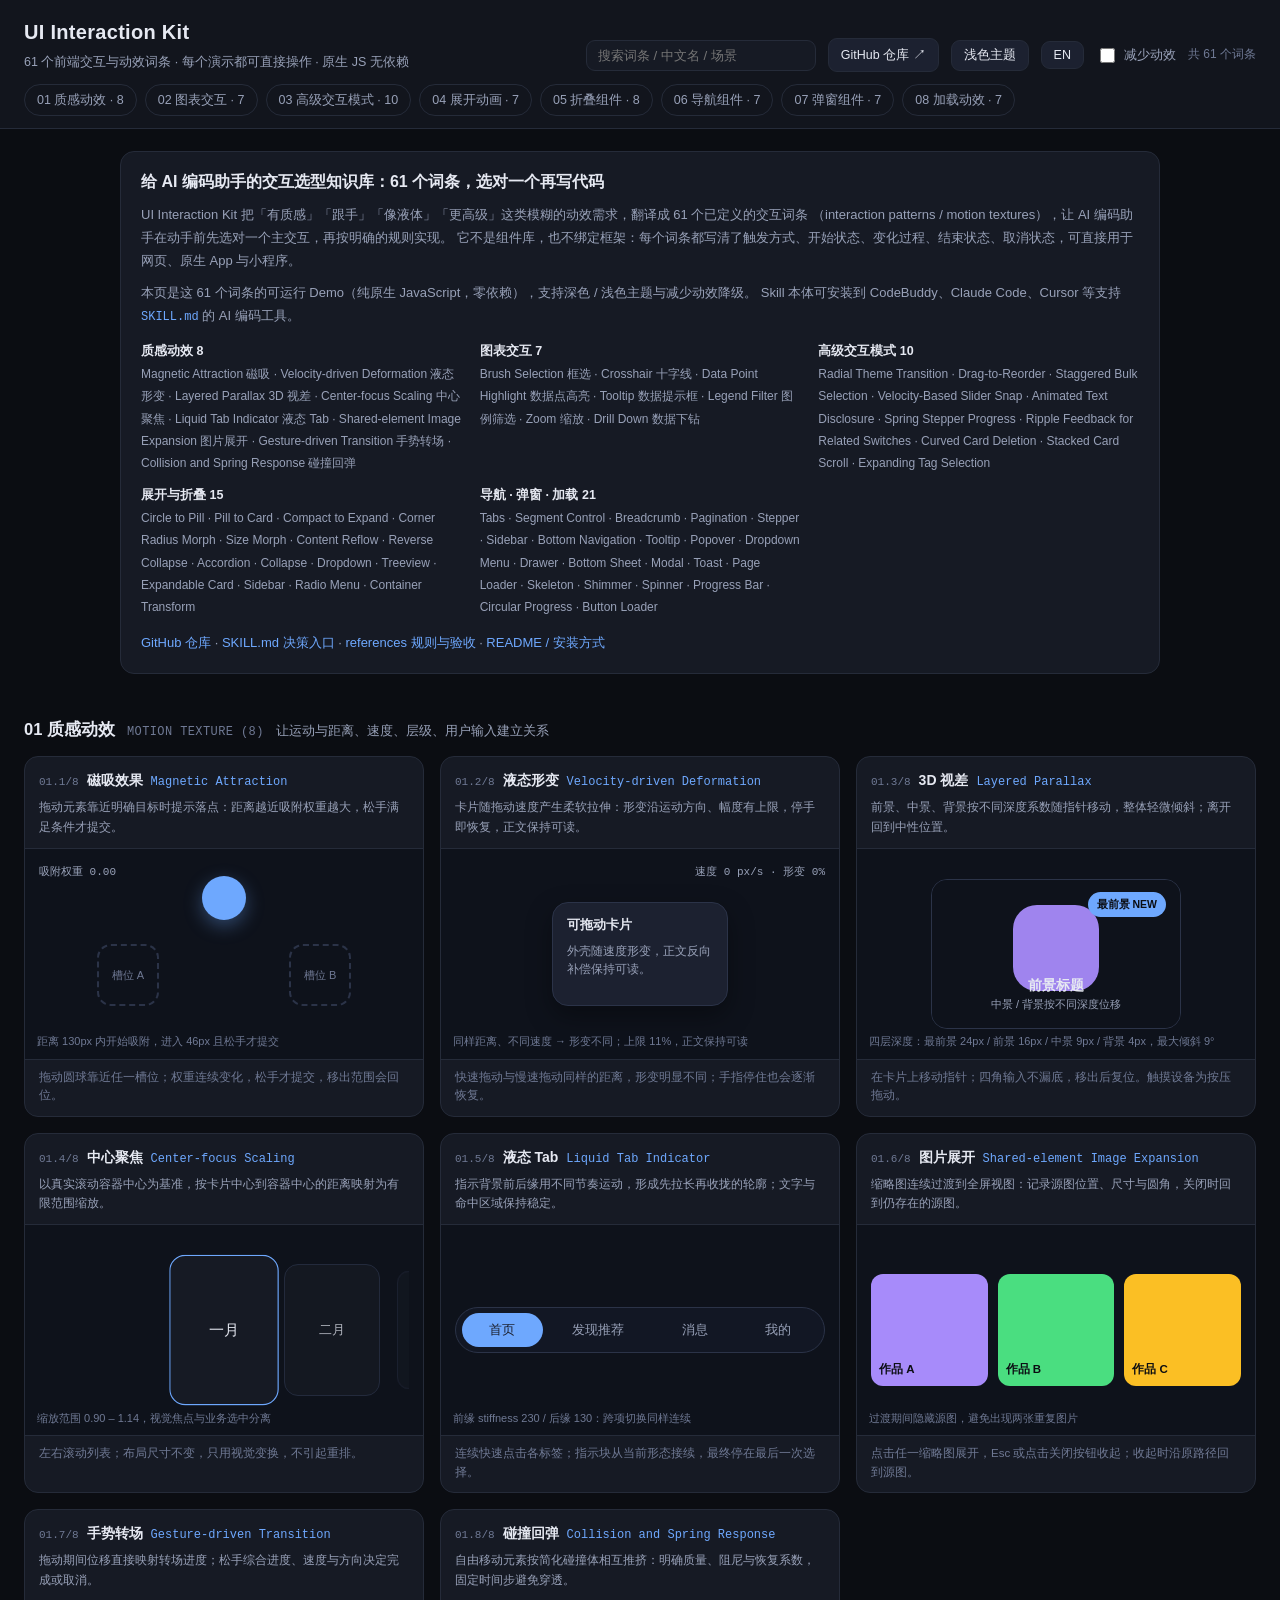
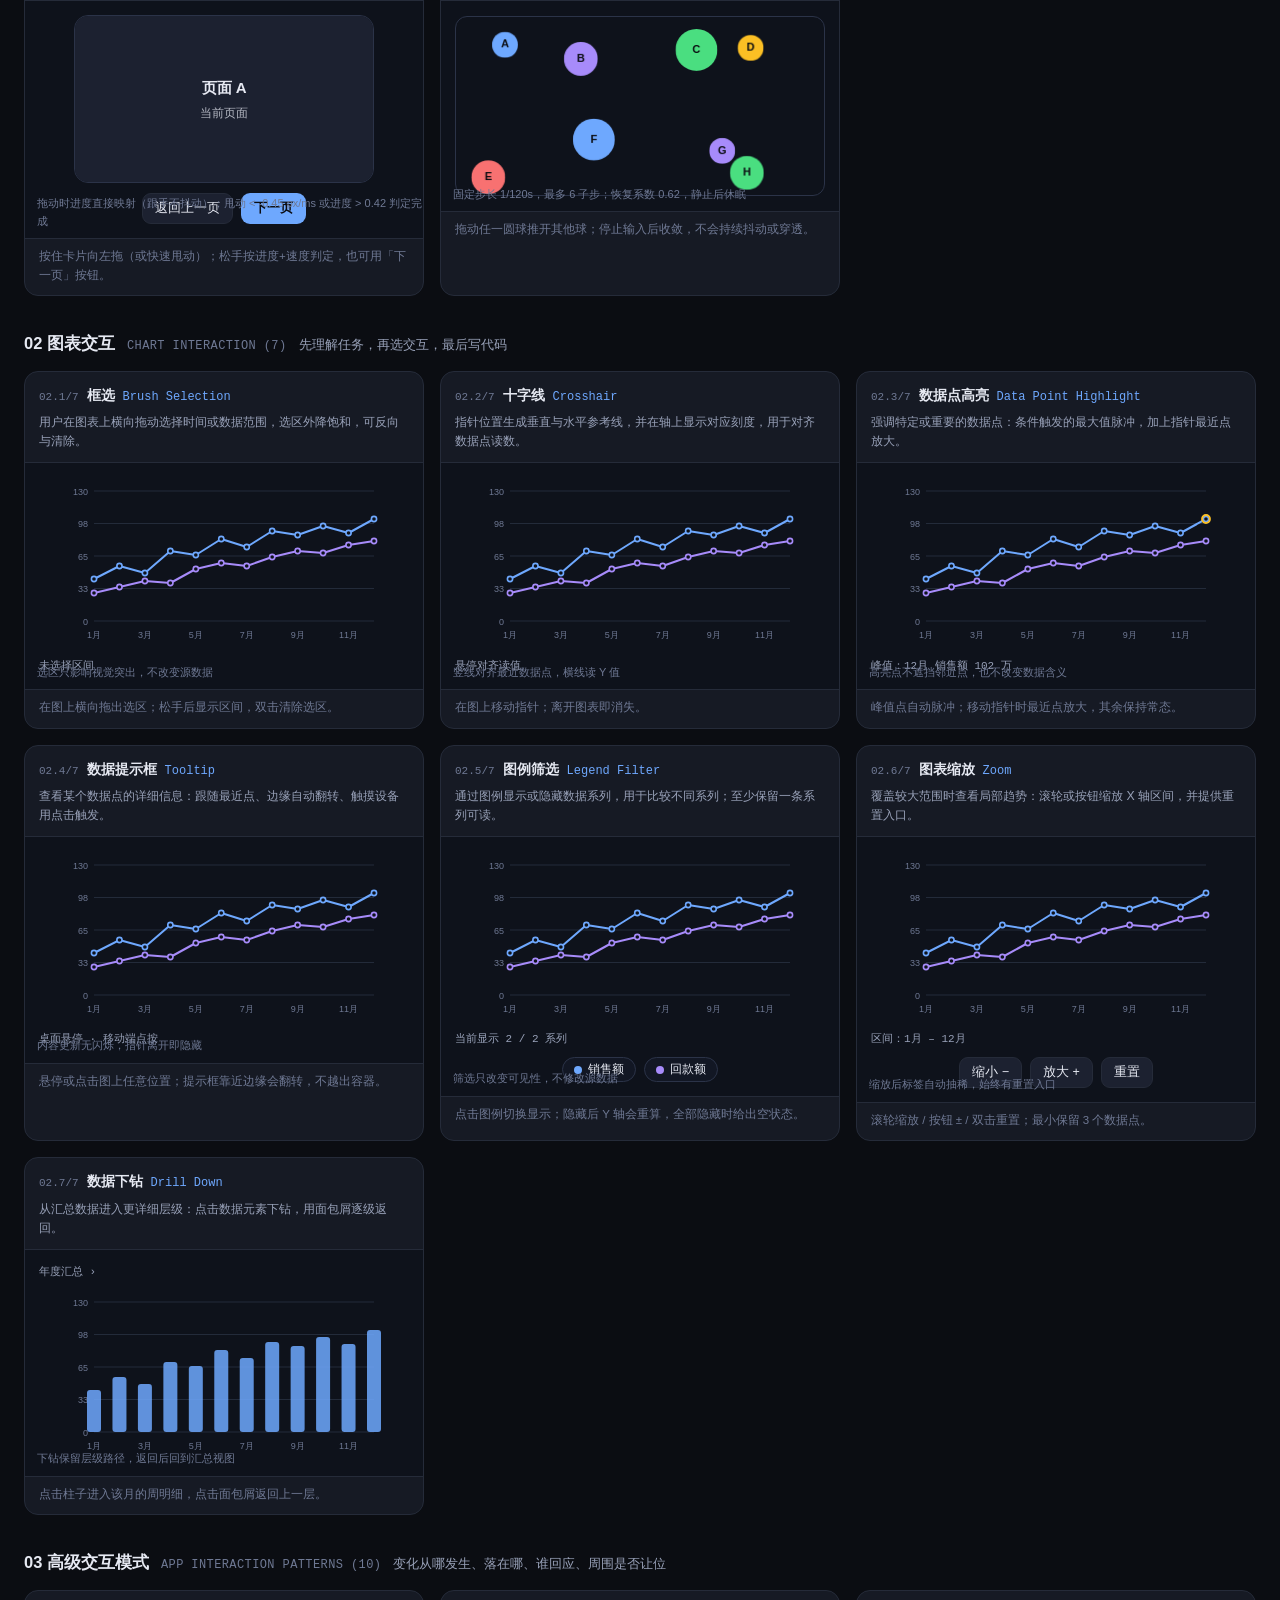
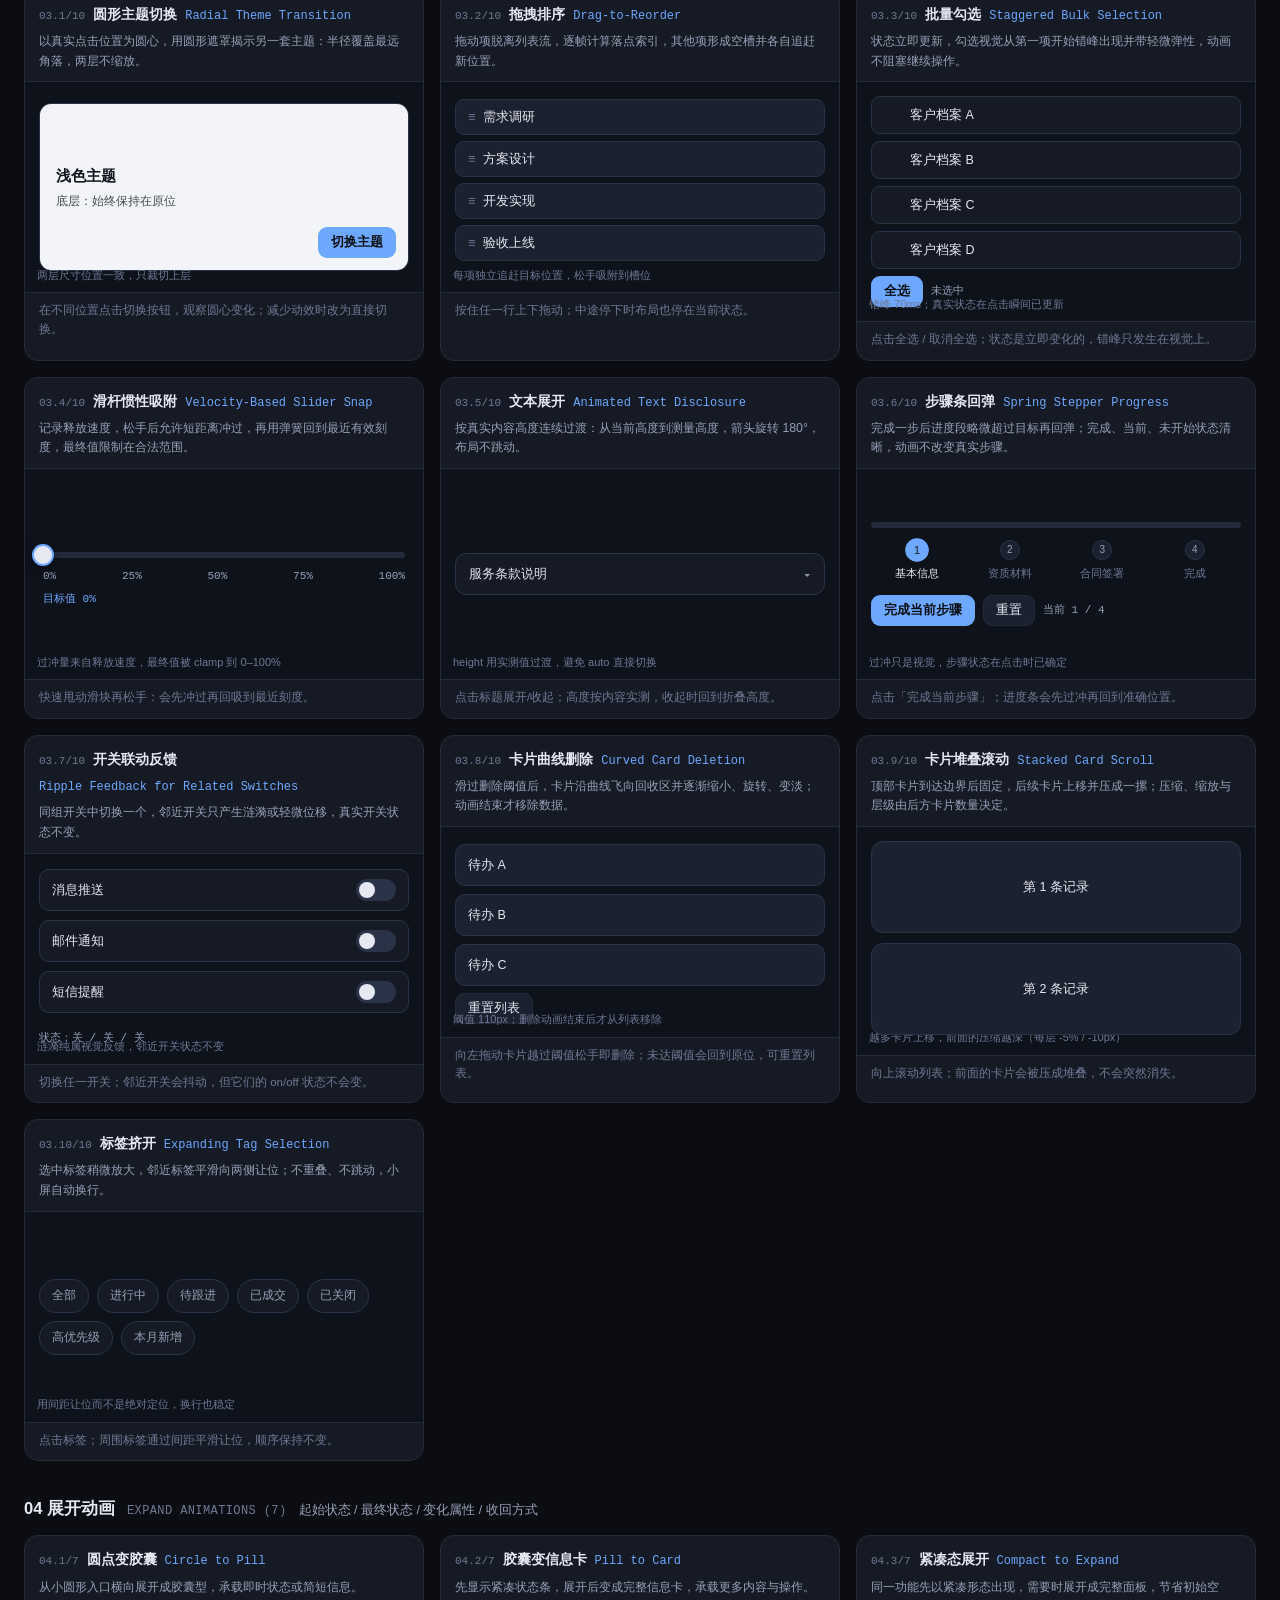
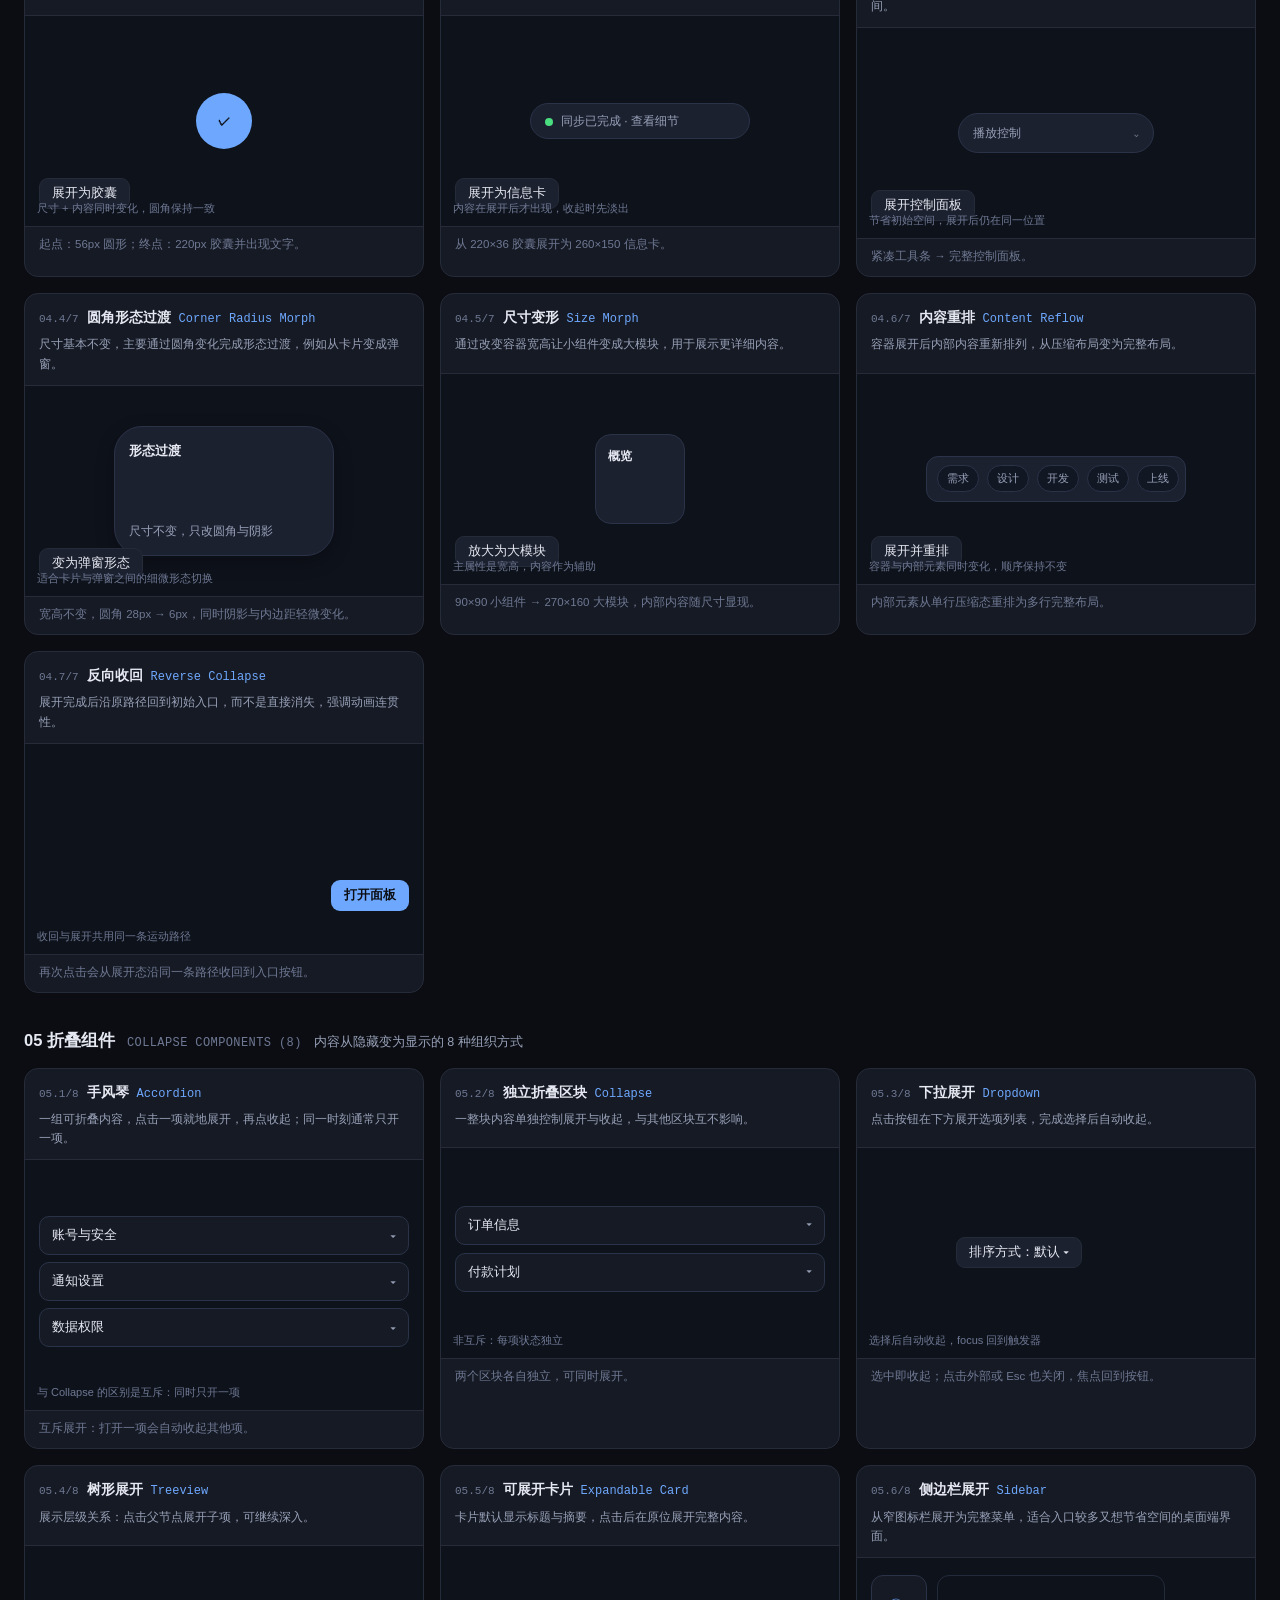
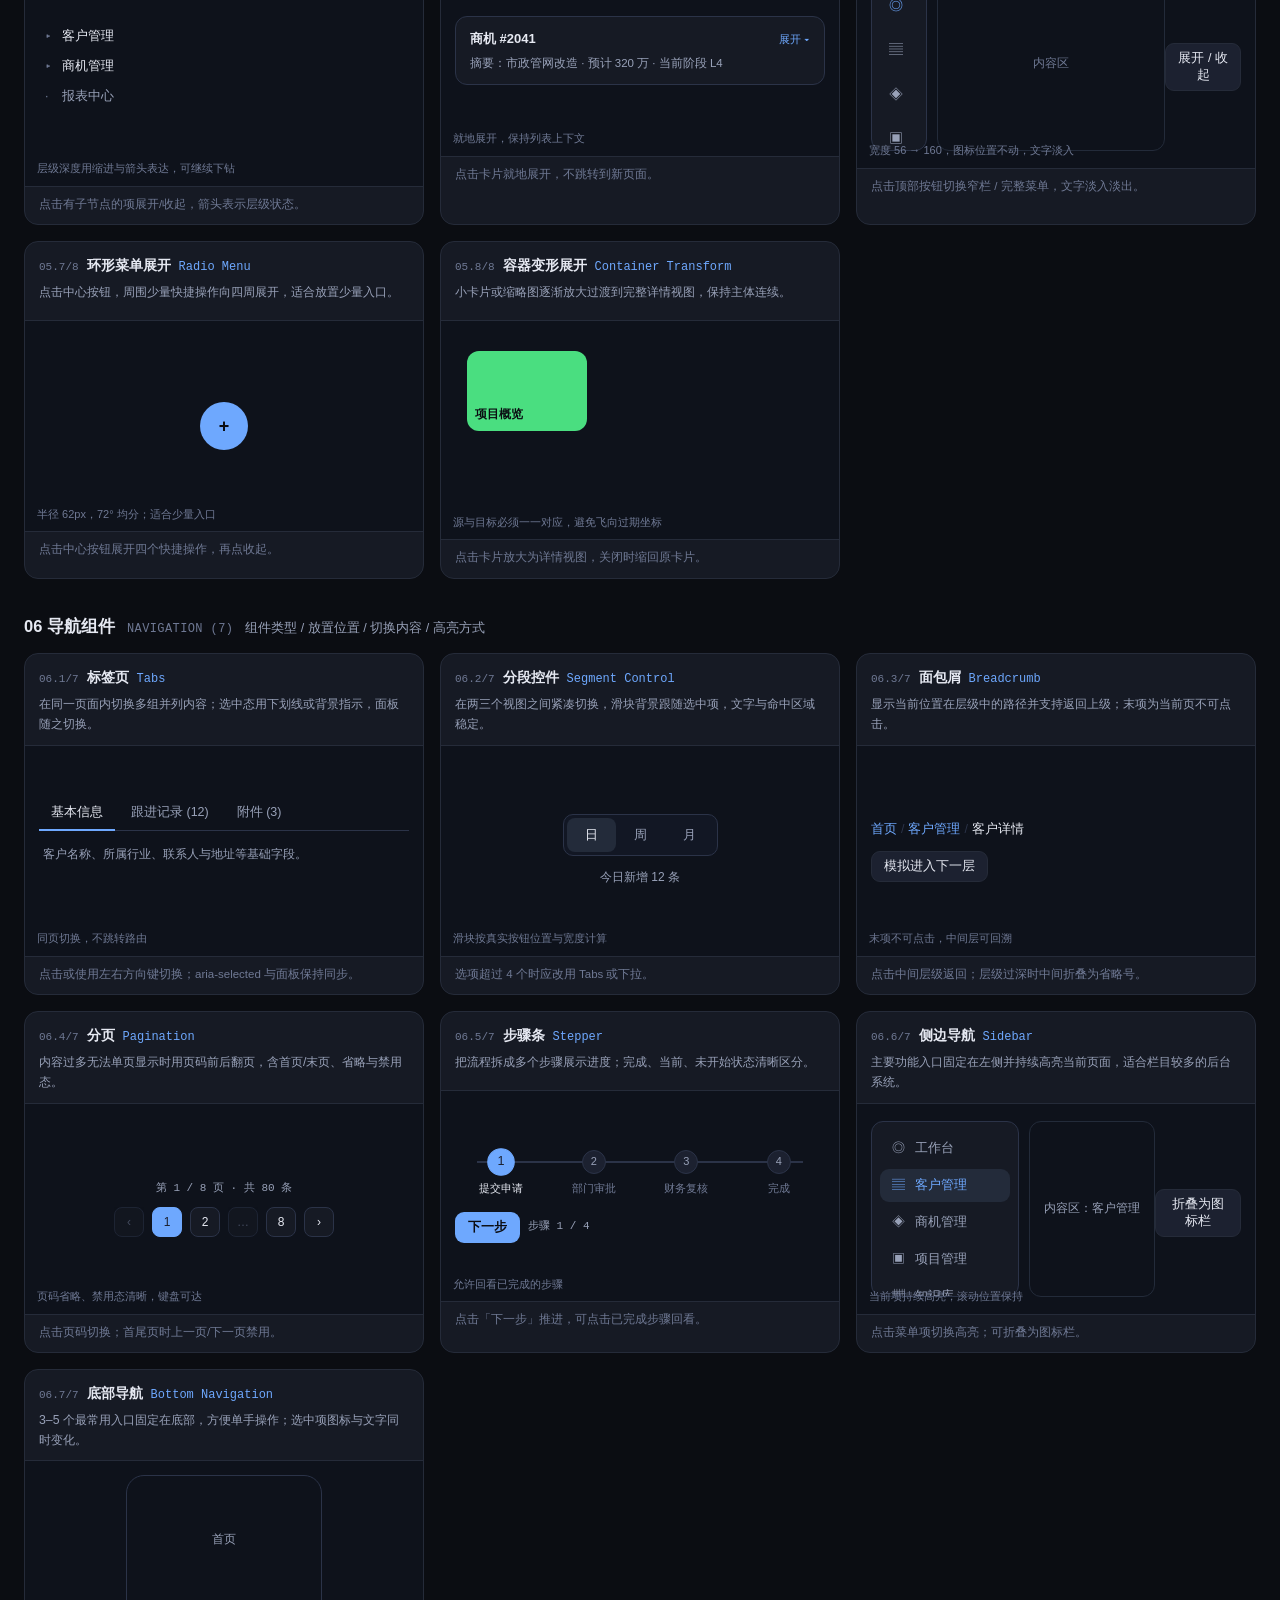
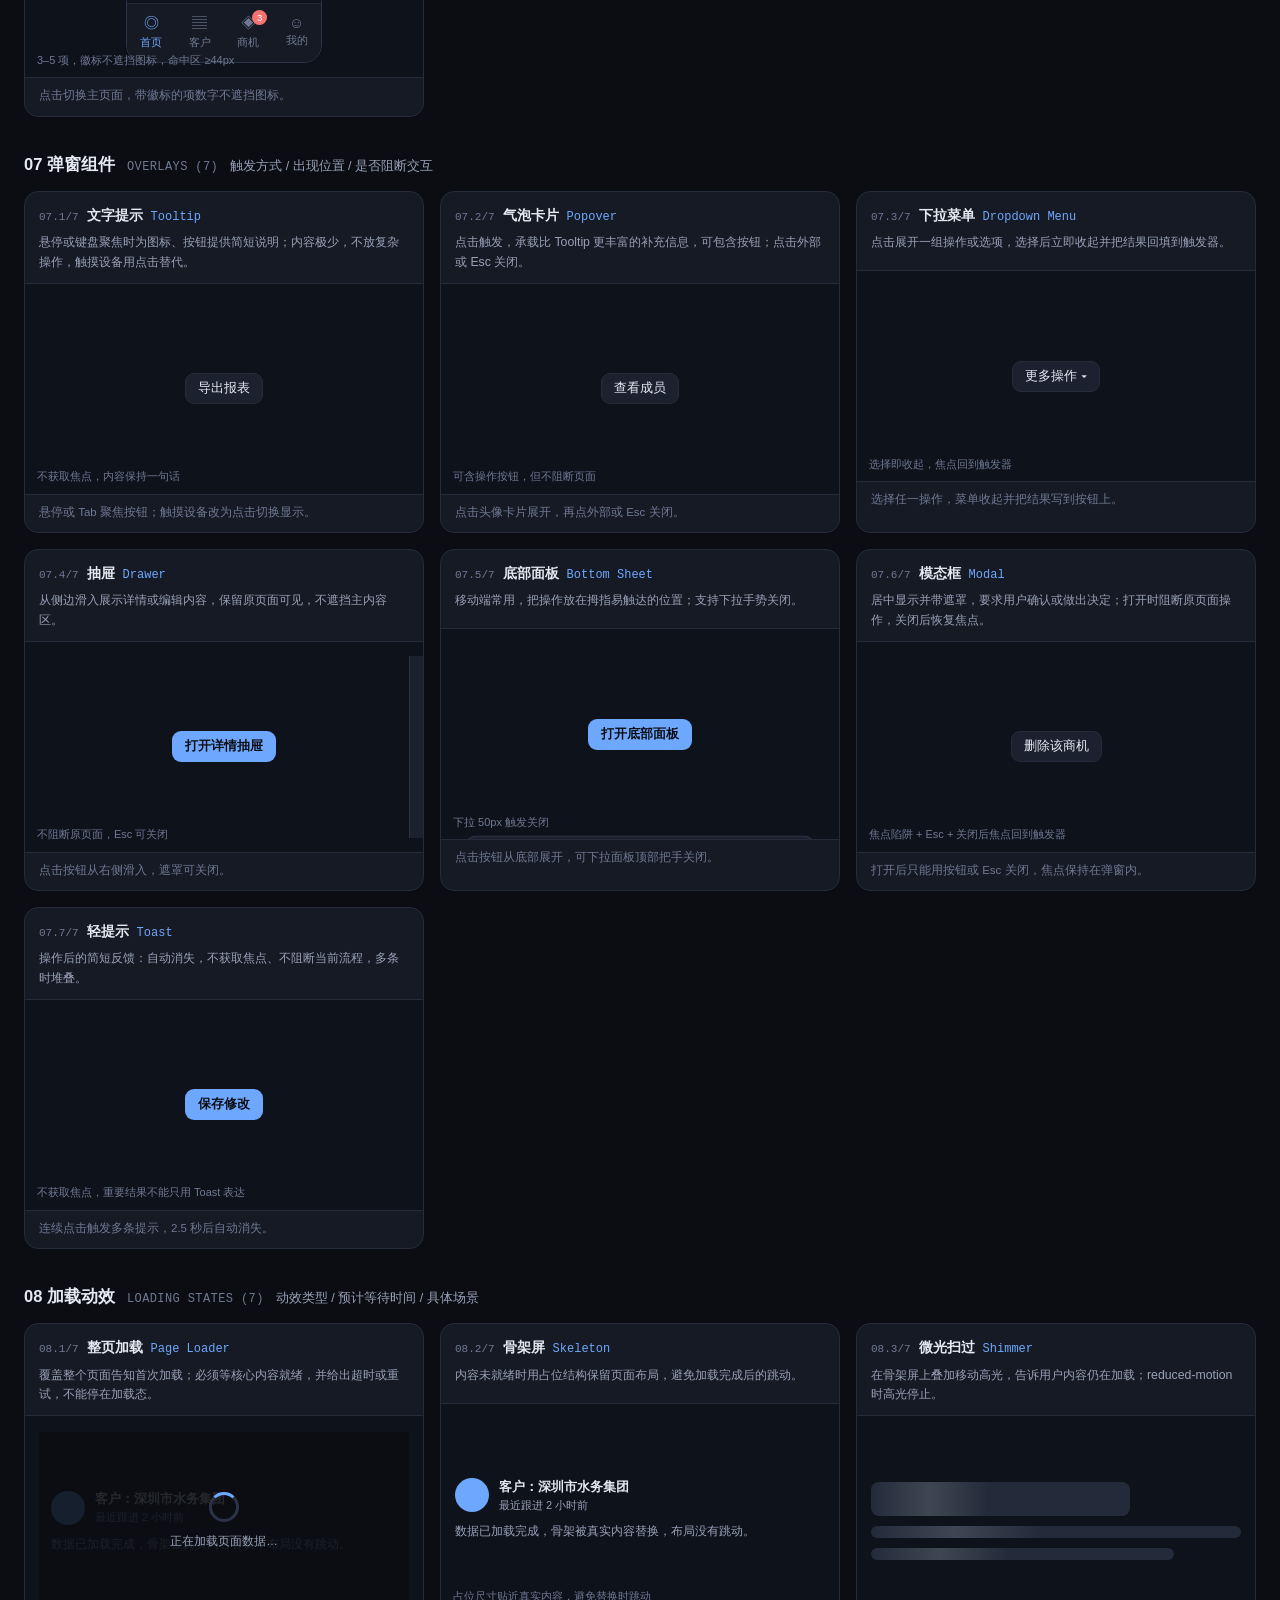
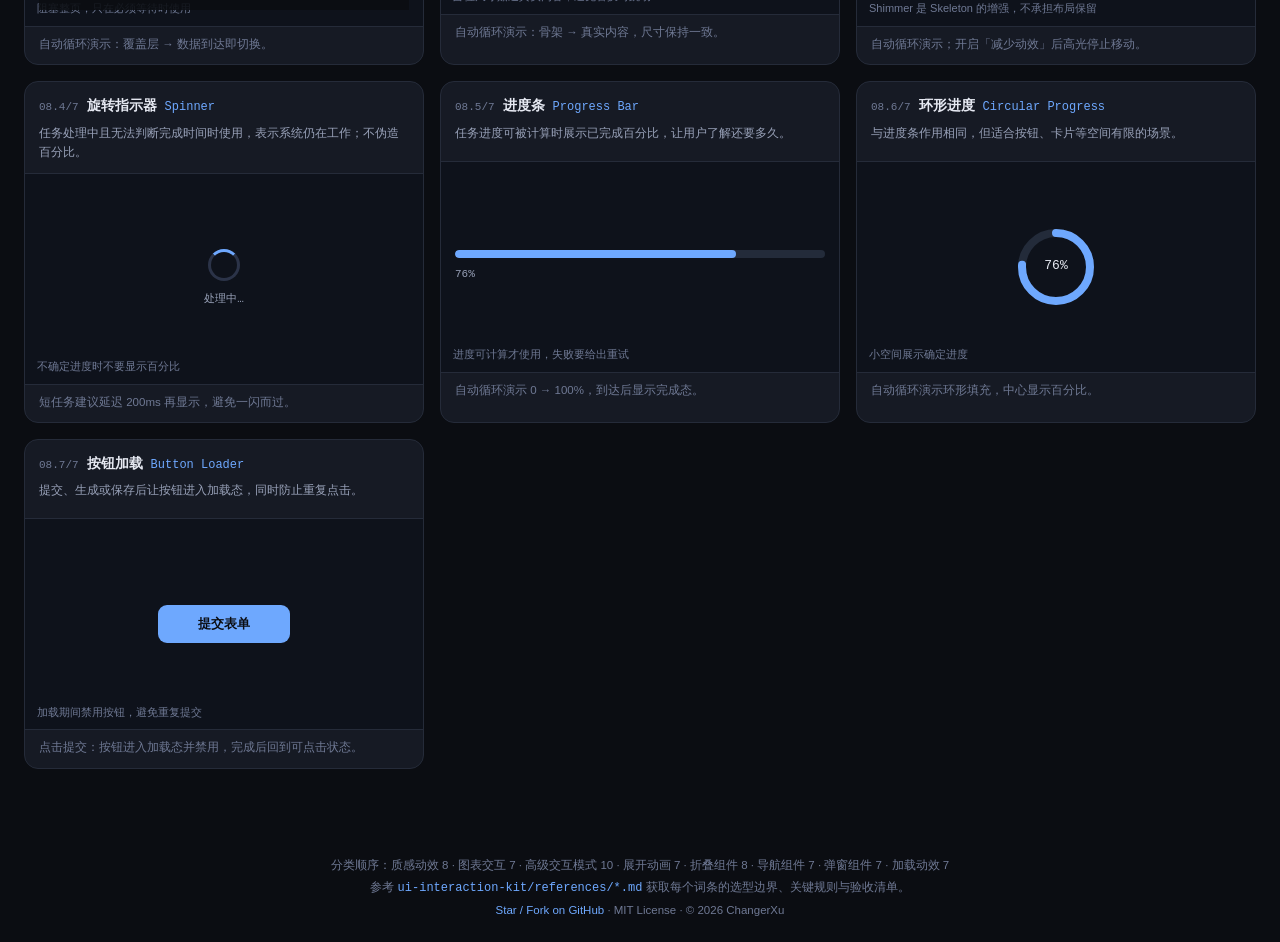
==== assets/showcase/index.html @ a5123cc8 "Add English version with a language toggle - core.js: new I18N dictionary covering UI chrome and 61 " ====
<!DOCTYPE html>
<html lang="zh-CN" data-lang="zh">
<head>
<meta charset="UTF-8">
<meta name="viewport" content="width=device-width, initial-scale=1">
<title>UI Interaction Kit · 61 Front-end Interaction Patterns &amp; Motion Prompts for AI Coding Agents</title>
<meta name="description" content="61 个前端交互与动效词条的可运行 Demo：磁吸 Magnetic Attraction、液态形变 Velocity-driven Deformation、3D 视差 Layered Parallax、液态 Tab Liquid Tab Indicator、手势转场 Gesture-driven Transition、图表交互、加载动效……为 AI 编码助手（CodeBuddy / Claude Code / Cursor）提供交互选型规则与英文 Copyable prompt。">
<meta name="keywords" content="UI interaction, motion design, micro interaction, magnetic attraction, liquid tab, 3D parallax, gesture transition, chart interaction, loading skeleton, design system, prompt library, AI coding agent, CodeBuddy skill, Claude Code skill, Cursor, frontend animation, 前端交互, 动效, 交互选型">
<meta name="author" content="ChangerXu">
<link rel="canonical" href="https://alphaxe-hub.github.io/ui-interaction-kit/">
<meta name="robots" content="index,follow">

<meta property="og:type" content="website">
<meta property="og:site_name" content="UI Interaction Kit">
<meta property="og:title" content="UI Interaction Kit · 61 Front-end Interaction Patterns">
<meta property="og:description" content="给 AI 编码助手的交互选型知识库：61 个词条、可运行 Demo、英文 Copyable prompt。">
<meta property="og:url" content="https://alphaxe-hub.github.io/ui-interaction-kit/">
<meta property="og:image" content="https://raw.githubusercontent.com/AlphaXe-Hub/ui-interaction-kit/main/docs/demo-overview.png">
<meta property="og:locale" content="zh_CN">
<meta property="og:locale:alternate" content="en_US">
<meta name="twitter:card" content="summary_large_image">
<meta name="twitter:title" content="UI Interaction Kit · 61 Front-end Interaction Patterns">
<meta name="twitter:description" content="A selection-and-implementation knowledge base for front-end interactions: 61 entries, runnable demo, English copyable prompts.">
<meta name="twitter:image" content="https://raw.githubusercontent.com/AlphaXe-Hub/ui-interaction-kit/main/docs/demo-overview.png">

<link rel="stylesheet" href="styles.css">
<script src="core.js"></script>
<script type="application/ld+json">
{
  "@context": "https://schema.org",
  "@type": "SoftwareSourceCode",
  "name": "UI Interaction Kit",
  "alternateName": "ui-interaction-kit",
  "description": "A selection-and-implementation knowledge base for front-end interactions: 61 interaction and motion patterns with copyable prompts and a runnable demo, built for AI coding agents.",
  "codeRepository": "https://github.com/AlphaXe-Hub/ui-interaction-kit",
  "url": "https://alphaxe-hub.github.io/ui-interaction-kit/",
  "programmingLanguage": "JavaScript",
  "license": "https://opensource.org/licenses/MIT",
  "author": { "@type": "Person", "name": "ChangerXu" },
  "inLanguage": ["zh-CN", "en"],
  "keywords": "UI interaction, motion design, micro interaction, prompt library, AI coding agent"
}
</script>
</head>
<body>
<header class="topbar">
  <div class="topbar-main">
    <div class="titles">
      <h1>UI Interaction Kit</h1>
      <p id="subtitle">61 个前端交互与动效词条 · 每个演示都可直接操作 · 原生 JS 无依赖</p>
    </div>
    <div class="controls">
      <input id="search" type="search" placeholder="搜索词条 / 中文名 / 场景" autocomplete="off">
      <a class="d-btn gh-link" id="gh-link" href="https://github.com/AlphaXe-Hub/ui-interaction-kit" target="_blank" rel="noopener">GitHub 仓库 ↗</a>
      <button class="d-btn" id="theme" type="button">浅色主题</button>
      <button class="d-btn" id="lang" type="button">EN</button>
      <label class="switch">
        <input type="checkbox" id="reduced">
        <span id="reduced-label">减少动效</span>
      </label>
      <span class="count" id="count"></span>
    </div>
  </div>
  <nav class="catnav" id="catnav"></nav>
</header>

<section class="intro i-zh">
  <h2>给 AI 编码助手的交互选型知识库：61 个词条，选对一个再写代码</h2>
  <p>
    UI Interaction Kit 把「有质感」「跟手」「像液体」「更高级」这类模糊的动效需求，翻译成 61 个已定义的交互词条
    （interaction patterns / motion textures），让 AI 编码助手在动手前先选对一个主交互，再按明确的规则实现。
    它不是组件库，也不绑定框架：每个词条都写清了触发方式、开始状态、变化过程、结束状态、取消状态，可直接用于网页、原生 App 与小程序。
  </p>
  <p>
    本页是这 61 个词条的可运行 Demo（纯原生 JavaScript，零依赖），支持深色 / 浅色主题与减少动效降级。
    Skill 本体可安装到 CodeBuddy、Claude Code、Cursor 等支持 <code>SKILL.md</code> 的 AI 编码工具。
  </p>
  <div class="intro-cols">
    <div><strong>质感动效 8</strong><br>Magnetic Attraction 磁吸 · Velocity-driven Deformation 液态形变 · Layered Parallax 3D 视差 · Center-focus Scaling 中心聚焦 · Liquid Tab Indicator 液态 Tab · Shared-element Image Expansion 图片展开 · Gesture-driven Transition 手势转场 · Collision and Spring Response 碰撞回弹</div>
    <div><strong>图表交互 7</strong><br>Brush Selection 框选 · Crosshair 十字线 · Data Point Highlight 数据点高亮 · Tooltip 数据提示框 · Legend Filter 图例筛选 · Zoom 缩放 · Drill Down 数据下钻</div>
    <div><strong>高级交互模式 10</strong><br>Radial Theme Transition · Drag-to-Reorder · Staggered Bulk Selection · Velocity-Based Slider Snap · Animated Text Disclosure · Spring Stepper Progress · Ripple Feedback for Related Switches · Curved Card Deletion · Stacked Card Scroll · Expanding Tag Selection</div>
    <div><strong>展开与折叠 15</strong><br>Circle to Pill · Pill to Card · Compact to Expand · Corner Radius Morph · Size Morph · Content Reflow · Reverse Collapse · Accordion · Collapse · Dropdown · Treeview · Expandable Card · Sidebar · Radio Menu · Container Transform</div>
    <div><strong>导航 · 弹窗 · 加载 21</strong><br>Tabs · Segment Control · Breadcrumb · Pagination · Stepper · Sidebar · Bottom Navigation · Tooltip · Popover · Dropdown Menu · Drawer · Bottom Sheet · Modal · Toast · Page Loader · Skeleton · Shimmer · Spinner · Progress Bar · Circular Progress · Button Loader</div>
  </div>
  <p class="intro-links">
    <a href="https://github.com/AlphaXe-Hub/ui-interaction-kit" target="_blank" rel="noopener">GitHub 仓库</a> ·
    <a href="https://github.com/AlphaXe-Hub/ui-interaction-kit/blob/main/SKILL.md" target="_blank" rel="noopener">SKILL.md 决策入口</a> ·
    <a href="https://github.com/AlphaXe-Hub/ui-interaction-kit/tree/main/references" target="_blank" rel="noopener">references 规则与验收</a> ·
    <a href="https://github.com/AlphaXe-Hub/ui-interaction-kit#readme" target="_blank" rel="noopener">README / 安装方式</a>
  </p>
</section>

<section class="intro i-en">
  <h2>UI Interaction Kit: 61 front-end interaction patterns — pick the right one before writing code</h2>
  <p>
    UI Interaction Kit turns vague motion requests — "make it feel snappier", "follow my finger", "like liquid" —
    into 61 well-defined interaction patterns (motion textures, chart interactions, app patterns, overlays, loading states),
    so an AI coding assistant chooses one primary interaction before touching the code. It is not a component library
    and it is framework-agnostic: every entry documents its trigger, start state, motion, end state and cancel state,
    and applies to the web, native apps and mini programs alike.
  </p>
  <p>
    This page is the runnable demo for all 61 entries (vanilla JavaScript, zero dependencies) with dark / light themes
    and a reduced-motion fallback. The Skill itself installs into CodeBuddy, Claude Code, Cursor and any other AI coding
    tool that supports <code>SKILL.md</code>.
  </p>
  <div class="intro-cols">
    <div><strong>Motion Texture (8)</strong><br>Magnetic Attraction · Velocity-driven Deformation · Layered Parallax · Center-focus Scaling · Liquid Tab Indicator · Shared-element Image Expansion · Gesture-driven Transition · Collision and Spring Response</div>
    <div><strong>Chart Interaction (7)</strong><br>Brush Selection · Crosshair · Data Point Highlight · Tooltip · Legend Filter · Zoom · Drill Down</div>
    <div><strong>App Interaction Patterns (10)</strong><br>Radial Theme Transition · Drag-to-Reorder · Staggered Bulk Selection · Velocity-Based Slider Snap · Animated Text Disclosure · Spring Stepper Progress · Ripple Feedback for Related Switches · Curved Card Deletion · Stacked Card Scroll · Expanding Tag Selection</div>
    <div><strong>Expand &amp; Collapse (15)</strong><br>Circle to Pill · Pill to Card · Compact to Expand · Corner Radius Morph · Size Morph · Content Reflow · Reverse Collapse · Accordion · Collapse · Dropdown · Treeview · Expandable Card · Sidebar · Radio Menu · Container Transform</div>
    <div><strong>Navigation · Overlays · Loading (21)</strong><br>Tabs · Segment Control · Breadcrumb · Pagination · Stepper · Sidebar · Bottom Navigation · Tooltip · Popover · Dropdown Menu · Drawer · Bottom Sheet · Modal · Toast · Page Loader · Skeleton · Shimmer · Spinner · Progress Bar · Circular Progress · Button Loader</div>
  </div>
  <p class="intro-links">
    <a href="https://github.com/AlphaXe-Hub/ui-interaction-kit" target="_blank" rel="noopener">GitHub repository</a> ·
    <a href="https://github.com/AlphaXe-Hub/ui-interaction-kit/blob/main/SKILL.md" target="_blank" rel="noopener">SKILL.md decision entry</a> ·
    <a href="https://github.com/AlphaXe-Hub/ui-interaction-kit/tree/main/references" target="_blank" rel="noopener">References: rules &amp; acceptance</a> ·
    <a href="https://github.com/AlphaXe-Hub/ui-interaction-kit#readme" target="_blank" rel="noopener">README / install</a>
  </p>
</section>

<main id="main"></main>

<footer class="foot">
  <div class="i-zh">
    分类顺序：质感动效 8 · 图表交互 7 · 高级交互模式 10 · 展开动画 7 · 折叠组件 8 · 导航组件 7 · 弹窗组件 7 · 加载动效 7
    <br>参考 <code>ui-interaction-kit/references/*.md</code> 获取每个词条的选型边界、关键规则与验收清单。
    <br><a href="https://github.com/AlphaXe-Hub/ui-interaction-kit" target="_blank" rel="noopener">Star / Fork on GitHub</a> · MIT License · © 2026 ChangerXu
  </div>
  <div class="i-en">
    Sections: Motion Texture 8 · Chart Interaction 7 · App Patterns 10 · Expand Animations 7 · Collapse Components 8 · Navigation 7 · Overlays 7 · Loading States 7
    <br>See <code>ui-interaction-kit/references/*.md</code> for selection boundaries, key rules and acceptance checks.
    <br><a href="https://github.com/AlphaXe-Hub/ui-interaction-kit" target="_blank" rel="noopener">Star / Fork on GitHub</a> · MIT License · © 2026 ChangerXu
  </div>
</footer>

<script src="demos/01-motion.js"></script>
<script src="demos/02-chart.js"></script>
<script src="demos/03-patterns.js"></script>
<script src="demos/04-expand.js"></script>
<script src="demos/05-collapse.js"></script>
<script src="demos/06-nav.js"></script>
<script src="demos/07-overlay.js"></script>
<script src="demos/08-loading.js"></script>
</body>
</html>
---- assets/showcase/styles.css ----
:root{
  /* 页面级 */
  --bg:#0b0d12; --bg2:#12151d; --card:#161a24; --card2:#1c2130;
  --line:#252b39; --txt:#e6e9f2; --dim:#98a1b8; --dim2:#6f7994;
  --acc:#6ea8fe; --acc2:#a78bfa; --ok:#4ade80; --warn:#fbbf24; --danger:#f87171;
  --r:14px;

  /* Demo 级（供 demo 内联样式引用） */
  --d-hole:#0e121b;        /* 舞台凹槽 */
  --d-panel:#1c2130;       /* 卡片 / 面板 */
  --d-panel-2:#161a24;     /* 次级面板 */
  --d-chip:#121724;        /* 标签 / 输入底 */
  --d-track:#232b3a;       /* 轨道 / hover */
  --d-border:#2b3348;      /* 边框 */
  --d-text:#e6e9f2;        /* 主文字 */
  --d-dim:#98a1b8;         /* 次文字 */
  --d-dim-2:#6f7994;       /* 弱文字 */
  --d-inv-text:#0b0d12;    /* 主色底上的文字 */
  --d-accent:#6ea8fe;
  --d-accent-2:#a78bfa;
  --d-ok:#4ade80;
  --d-warn:#fbbf24;
  --d-danger:#f87171;
  --d-shadow:0 10px 26px rgba(0,0,0,.35);
}

[data-theme="light"]{
  --bg:#f4f6fa; --bg2:#ffffff; --card:#ffffff; --card2:#f7f9fc;
  --line:#dde3ee; --txt:#1a2233; --dim:#5b6780; --dim2:#8a94a8;
  --acc:#2563eb; --acc2:#7c3aed; --ok:#16a34a; --warn:#d97706; --danger:#dc2626;

  --d-hole:#eaeef5;
  --d-panel:#ffffff;
  --d-panel-2:#f7f9fc;
  --d-chip:#eef2f8;
  --d-track:#e2e8f2;
  --d-border:#d5dcea;
  --d-text:#1a2233;
  --d-dim:#5b6780;
  --d-dim-2:#8a94a8;
  --d-inv-text:#ffffff;
  --d-accent:#2563eb;
  --d-accent-2:#7c3aed;
  --d-ok:#16a34a;
  --d-warn:#d97706;
  --d-danger:#dc2626;
  --d-shadow:0 10px 24px rgba(20,30,60,.12);
}

*{box-sizing:border-box}
html,body{margin:0;padding:0}
body{
  background:var(--bg);
  color:var(--txt);
  font:14px/1.6 -apple-system,BlinkMacSystemFont,"Segoe UI","PingFang SC","Microsoft YaHei",sans-serif;
  min-height:100vh;
}
code{font-family:ui-monospace,SFMono-Regular,Menlo,Consolas,monospace;font-size:12px;color:var(--acc)}

/* ---------- topbar ---------- */
.topbar{position:sticky;top:0;z-index:50;background:var(--bg2);border-bottom:1px solid var(--line)}
.topbar-main{display:flex;flex-wrap:wrap;gap:16px;align-items:flex-end;justify-content:space-between;padding:16px 24px 12px}
.titles h1{margin:0;font-size:20px;letter-spacing:.3px}
.titles p{margin:4px 0 0;color:var(--dim);font-size:12.5px}
.controls{display:flex;gap:12px;align-items:center;flex-wrap:wrap}
#search{background:var(--card);border:1px solid var(--line);color:var(--txt);border-radius:9px;padding:7px 11px;width:230px;outline:none}
#search:focus{border-color:var(--acc)}
.switch{display:flex;gap:6px;align-items:center;color:var(--dim);font-size:12.5px;cursor:pointer;user-select:none}
.switch input{accent-color:var(--acc);width:15px;height:15px}
.count{color:var(--dim2);font-size:12px}
.catnav{display:flex;gap:8px;overflow-x:auto;padding:0 24px 12px;scrollbar-width:thin}
.catnav a{
  flex:0 0 auto;text-decoration:none;color:var(--dim);font-size:12.5px;
  padding:5px 12px;border:1px solid var(--line);border-radius:999px;background:var(--bg2);white-space:nowrap
}
.catnav a:hover{color:var(--txt);border-color:var(--acc)}

/* ---------- sections ---------- */
main{padding:8px 24px 60px}
section{margin:34px 0 0;scroll-margin-top:120px}
.sec-head{display:flex;align-items:baseline;gap:12px;flex-wrap:wrap;margin:0 0 14px}
.sec-head h2{margin:0;font-size:16.5px}
.sec-head .en{color:var(--dim2);font-size:12px;letter-spacing:.4px;text-transform:uppercase}
.sec-head .desc{color:var(--dim);font-size:12.5px}
.grid{display:grid;grid-template-columns:repeat(auto-fill,minmax(340px,1fr));gap:16px}

/* ---------- card ---------- */
.card{background:var(--card);border:1px solid var(--line);border-radius:var(--r);overflow:hidden;display:flex;flex-direction:column}
.card-head{padding:12px 14px 10px;border-bottom:1px solid var(--line)}
.card-head .row1{display:flex;align-items:baseline;gap:8px;flex-wrap:wrap}
.idx{color:var(--dim2);font-size:11px;font-family:ui-monospace,monospace}
.zh{font-weight:600;font-size:14px}
.en{color:var(--acc);font-size:12px;font-family:ui-monospace,monospace}
.card-head p{margin:6px 0 0;color:var(--dim);font-size:12.3px;min-height:2.2em}
.stage{position:relative;background:var(--d-hole);padding:14px;display:flex;align-items:center;justify-content:center;min-height:210px;overflow:hidden}
.card-foot{padding:8px 14px 11px;color:var(--dim2);font-size:11.5px;border-top:1px solid var(--line)}
.card.hide{display:none}

/* ---------- shared demo primitives ---------- */
.d-btn{background:var(--card2);color:var(--txt);border:1px solid var(--line);border-radius:9px;padding:6px 12px;font-size:12.5px;cursor:pointer}
.d-btn:hover{border-color:var(--acc)}
.d-btn.primary{background:var(--acc);color:var(--d-inv-text);border-color:transparent;font-weight:600}
.d-btn:disabled{opacity:.5;cursor:not-allowed}
.d-hint{position:absolute;left:12px;bottom:8px;color:var(--d-dim-2);font-size:11px;pointer-events:none}
.d-val{font-family:ui-monospace,monospace;font-size:11px;color:var(--dim)}
.d-panel{background:var(--card2);border:1px solid var(--line);border-radius:11px;padding:10px 12px}
.d-row{display:flex;gap:8px;align-items:center;flex-wrap:wrap}
.d-tag{font-size:11.5px;color:var(--dim);background:var(--d-chip);border:1px solid var(--line);border-radius:999px;padding:3px 9px}
.grab{cursor:grab;touch-action:none;user-select:none}
.grab:active{cursor:grabbing}

/* ---------- intro (static, SEO-friendly) ---------- */
.gh-link{display:inline-flex;align-items:center;text-decoration:none;gap:4px}
.intro{max-width:1040px;margin:22px auto 0;padding:18px 20px;background:var(--card);border:1px solid var(--line);border-radius:var(--r)}
.intro h2{margin:0 0 10px;font-size:16px;line-height:1.5}
.intro p{margin:0 0 10px;color:var(--dim);font-size:13px;line-height:1.75}
.intro-cols{display:grid;grid-template-columns:repeat(auto-fit,minmax(240px,1fr));gap:10px 18px;margin-top:12px}
.intro-cols div{font-size:12px;color:var(--dim);line-height:1.85}
.intro-cols strong{color:var(--txt);font-size:12.5px}
.intro-links{margin:14px 0 0 !important;font-size:12.5px}
.intro-links a,.foot a{color:var(--acc);text-decoration:none}
.intro-links a:hover,.foot a:hover{text-decoration:underline}

/* ---------- bilingual (zh default, en on [data-lang="en"]) ---------- */
.i-en{display:none}
[data-lang="en"] .i-en{display:block}
[data-lang="en"] .i-zh{display:none}
.foot{padding:26px 24px 40px;color:var(--dim2);font-size:11.5px;line-height:1.9;text-align:center}
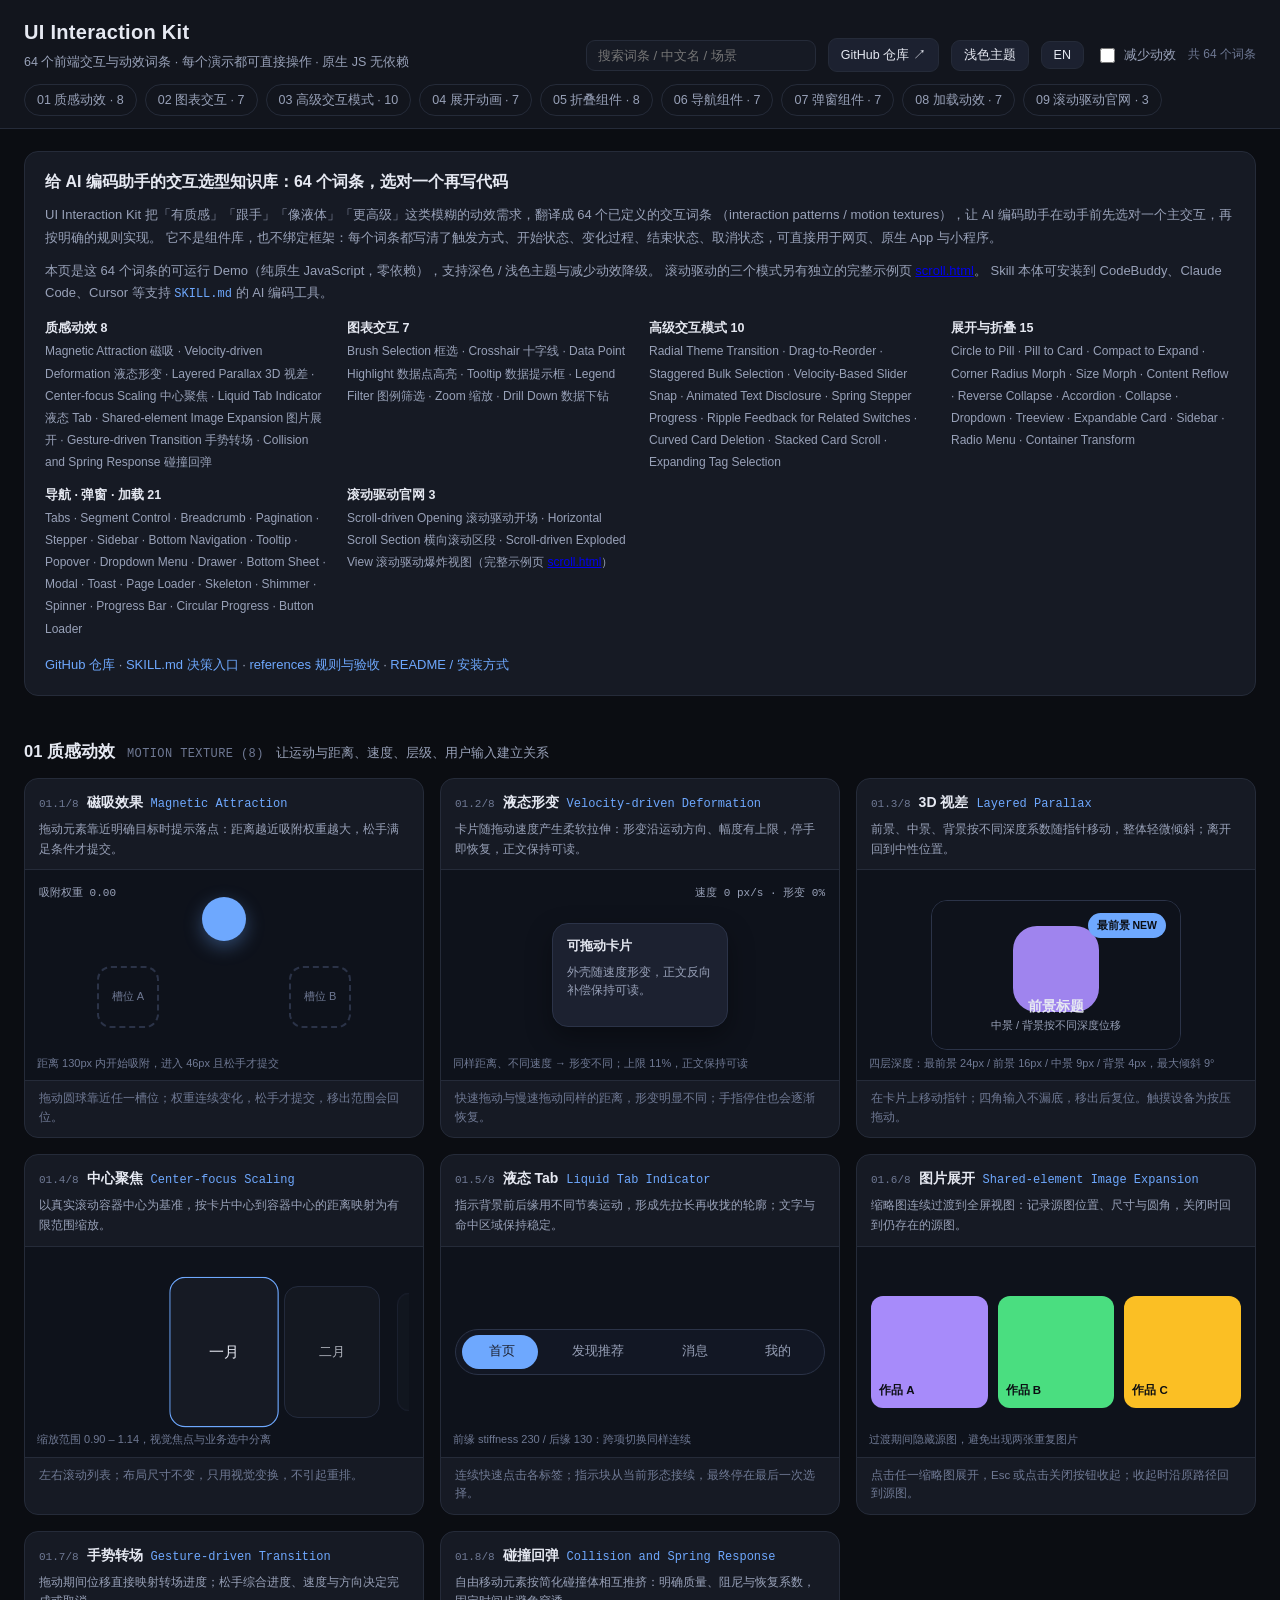
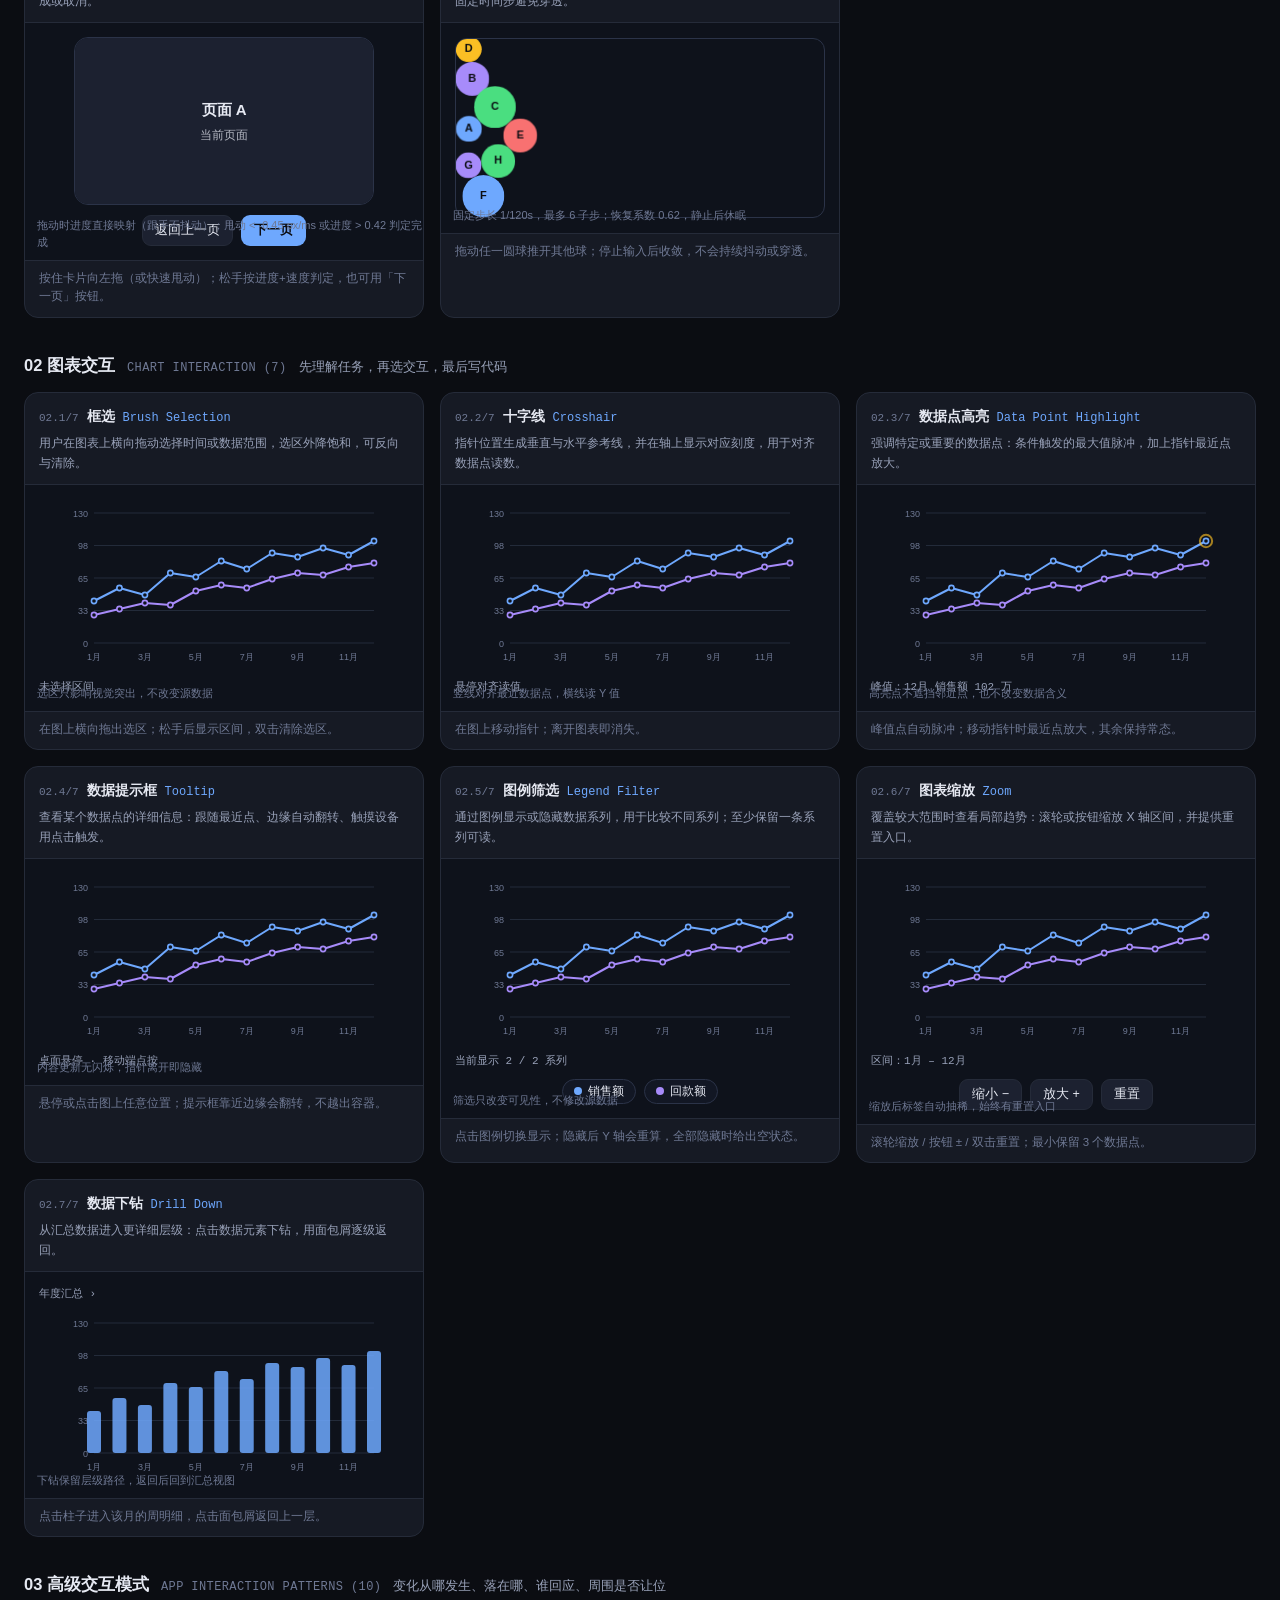
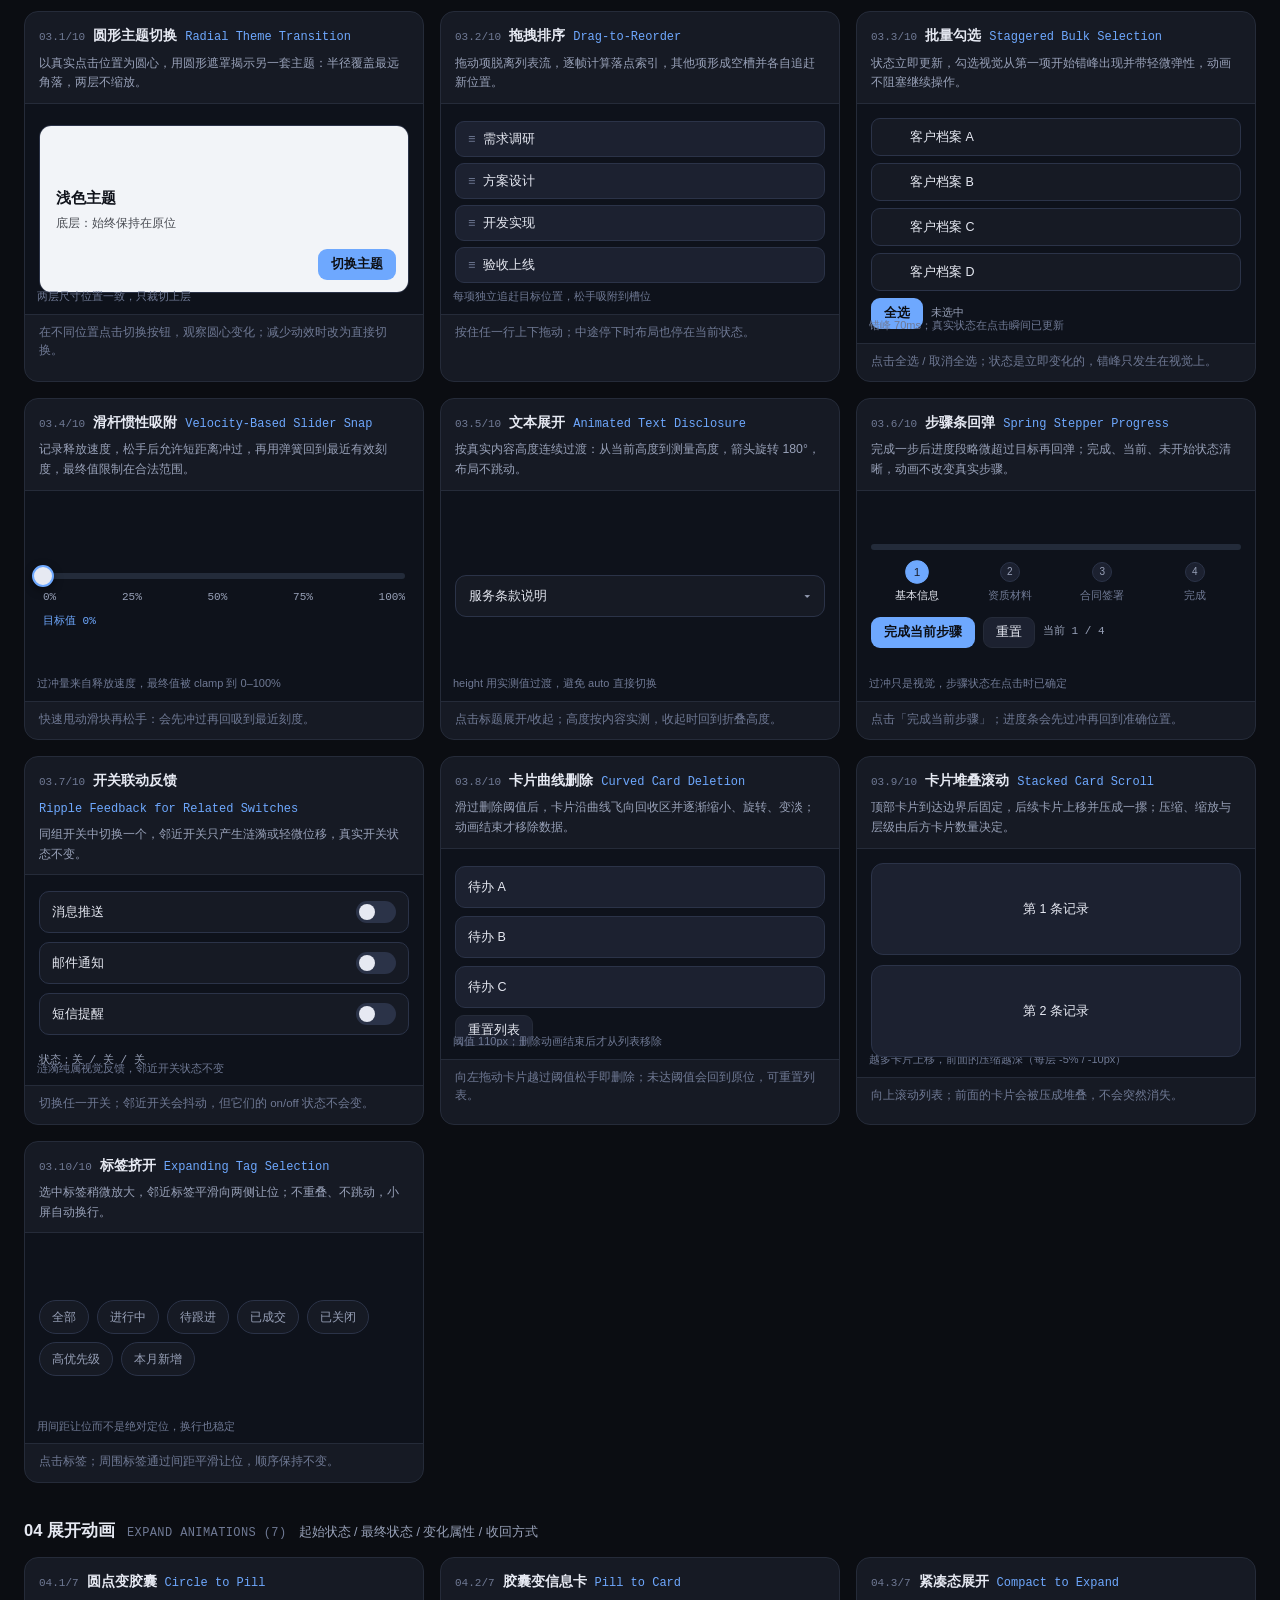
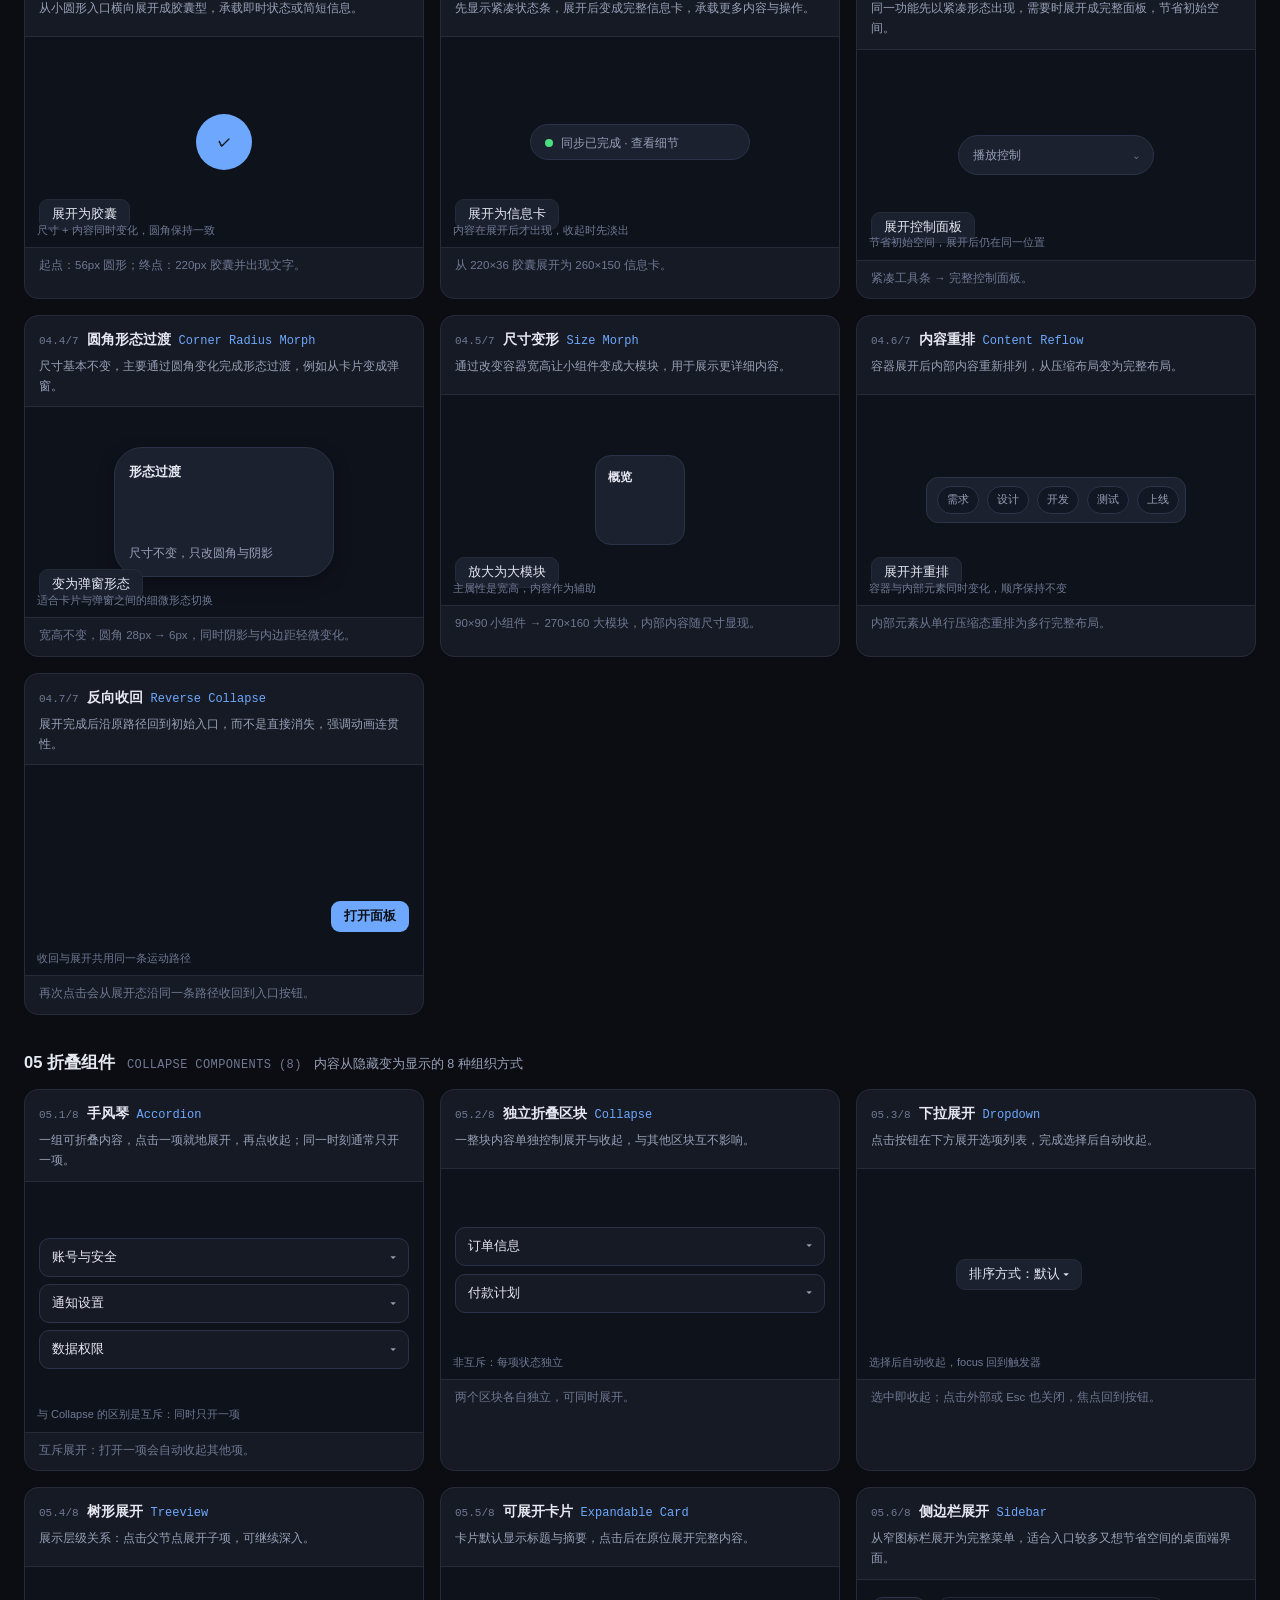
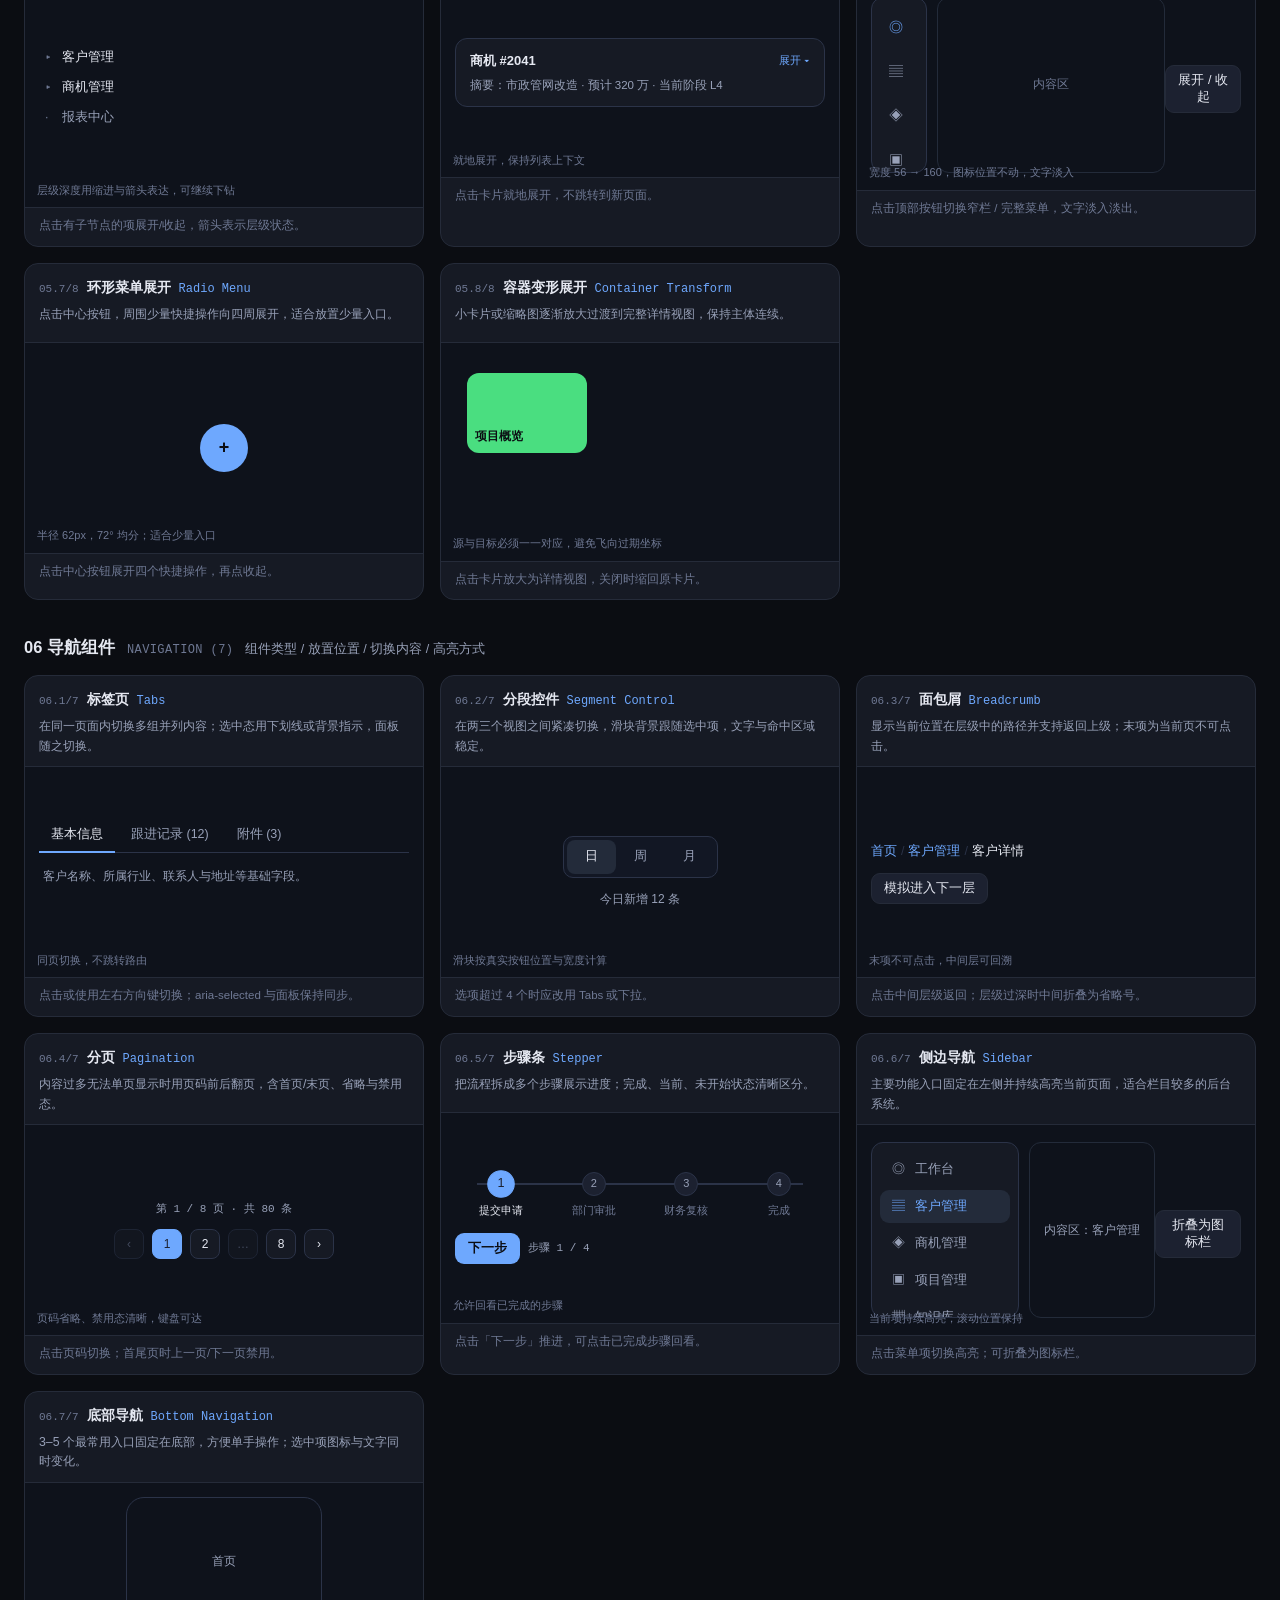
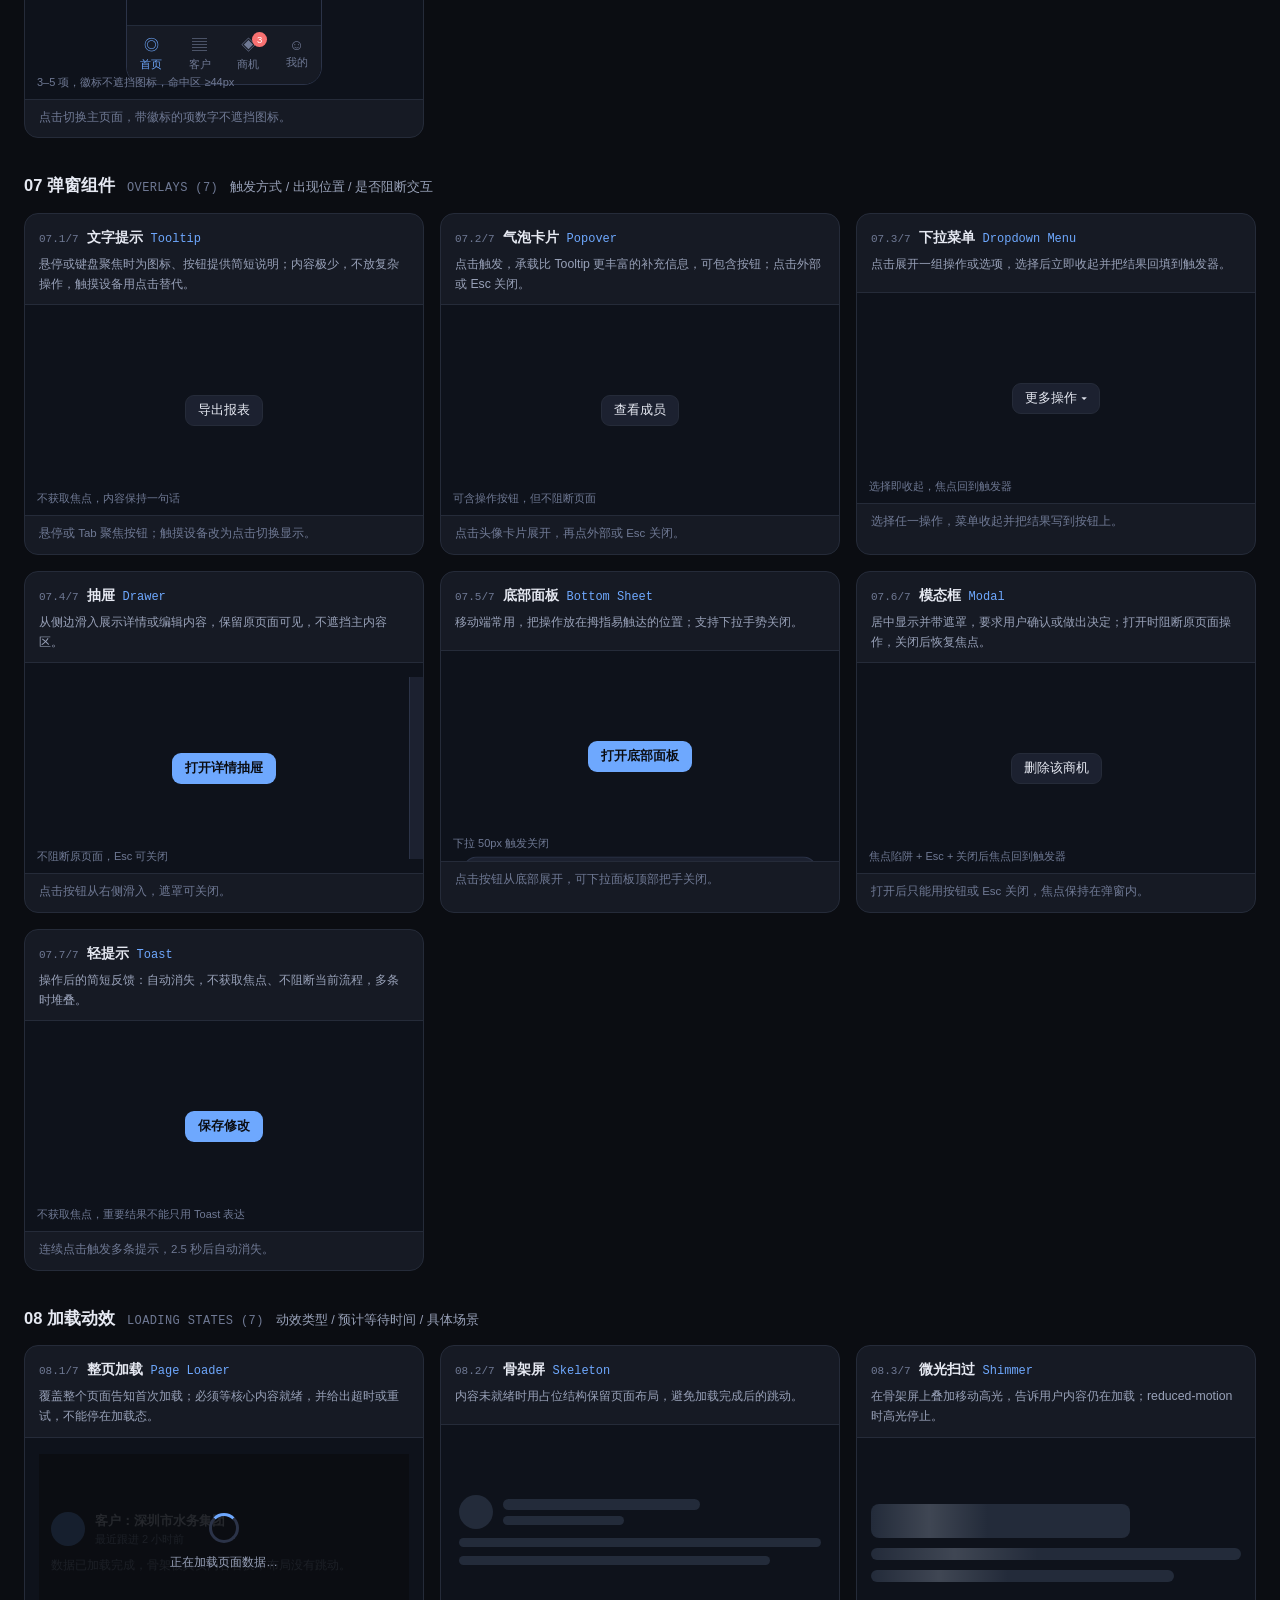
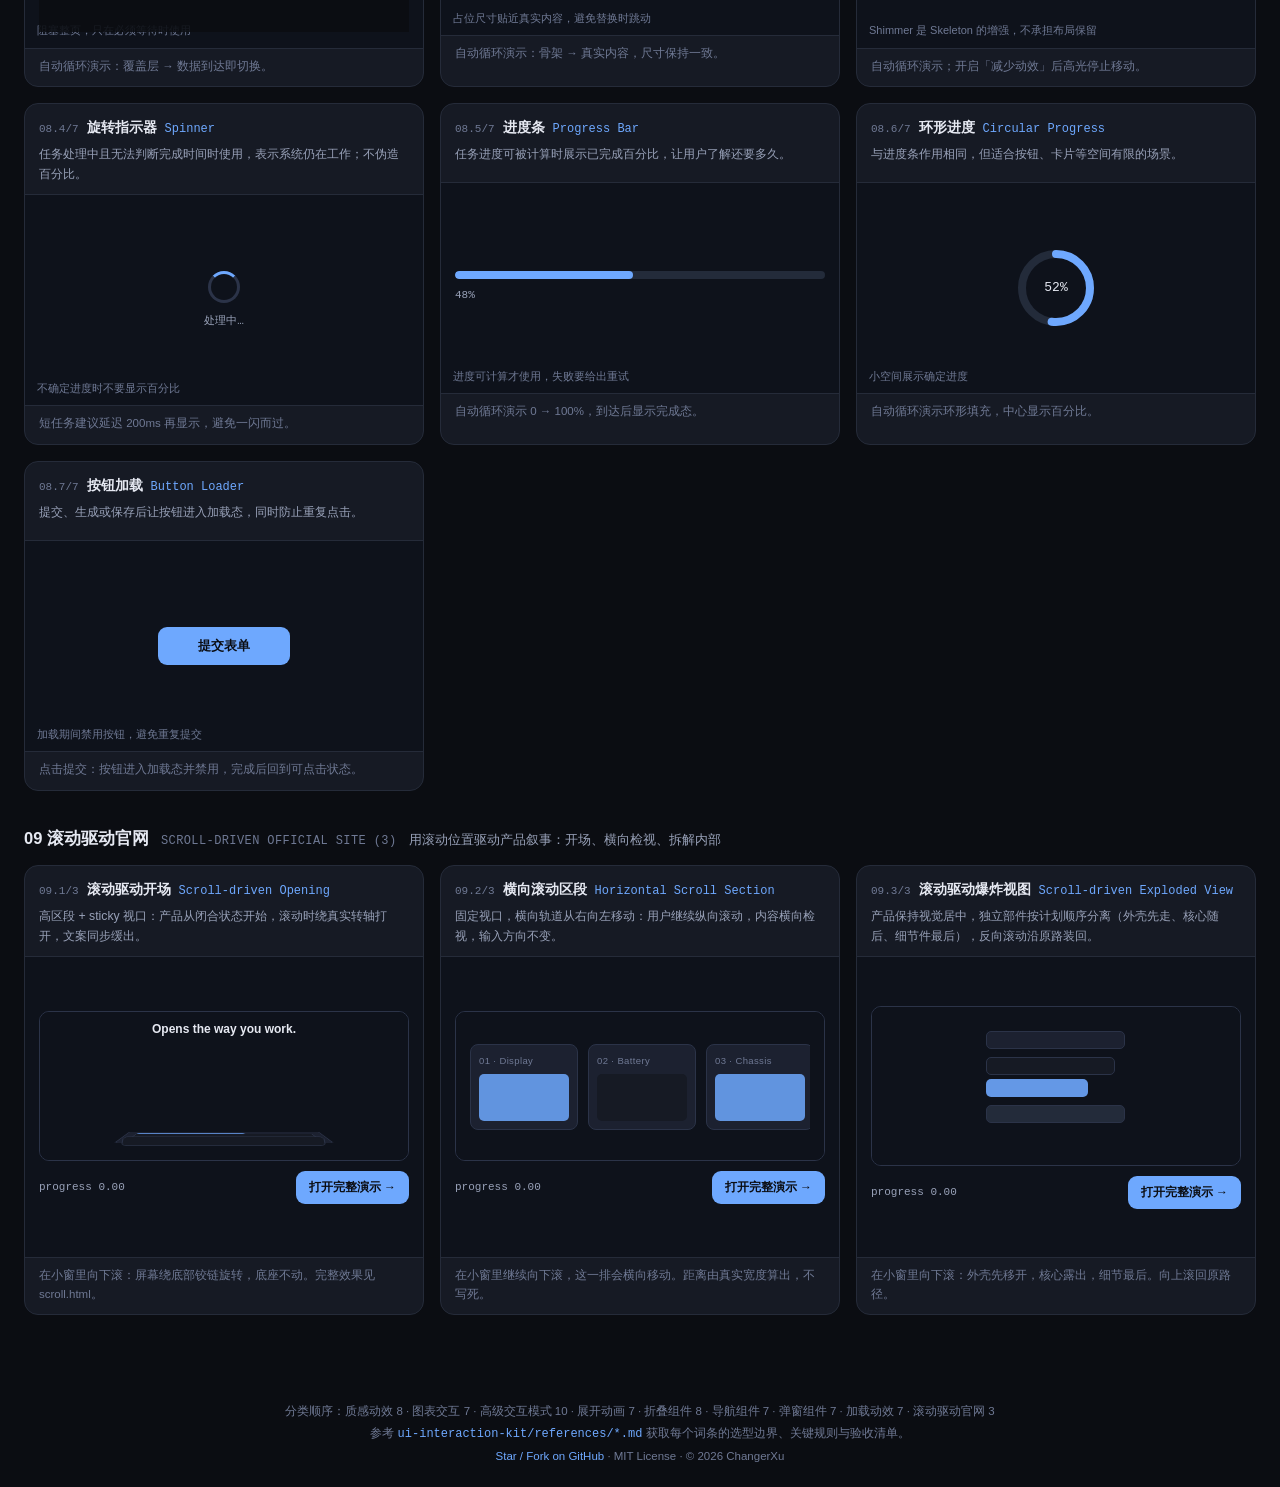
==== commit b0f34643: "Add scroll-driven official site: spec, example page and 3 card demos - references/08-scroll-driven.m" ====
--- a/assets/showcase/index.html
+++ b/assets/showcase/index.html
@@ -3,8 +3,8 @@
 <head>
 <meta charset="UTF-8">
 <meta name="viewport" content="width=device-width, initial-scale=1">
-<title>UI Interaction Kit · 61 Front-end Interaction Patterns &amp; Motion Prompts for AI Coding Agents</title>
-<meta name="description" content="61 个前端交互与动效词条的可运行 Demo：磁吸 Magnetic Attraction、液态形变 Velocity-driven Deformation、3D 视差 Layered Parallax、液态 Tab Liquid Tab Indicator、手势转场 Gesture-driven Transition、图表交互、加载动效……为 AI 编码助手（CodeBuddy / Claude Code / Cursor）提供交互选型规则与英文 Copyable prompt。">
+<title>UI Interaction Kit · 64 Front-end Interaction Patterns &amp; Motion Prompts for AI Coding Agents</title>
+<meta name="description" content="64 个前端交互与动效词条的可运行 Demo：磁吸 Magnetic Attraction、液态形变 Velocity-driven Deformation、3D 视差 Layered Parallax、液态 Tab Liquid Tab Indicator、手势转场 Gesture-driven Transition、图表交互、加载动效……为 AI 编码助手（CodeBuddy / Claude Code / Cursor）提供交互选型规则与英文 Copyable prompt。">
 <meta name="keywords" content="UI interaction, motion design, micro interaction, magnetic attraction, liquid tab, 3D parallax, gesture transition, chart interaction, loading skeleton, design system, prompt library, AI coding agent, CodeBuddy skill, Claude Code skill, Cursor, frontend animation, 前端交互, 动效, 交互选型">
 <meta name="author" content="ChangerXu">
 <link rel="canonical" href="https://alphaxe-hub.github.io/ui-interaction-kit/">
@@ -65,14 +65,15 @@
 </header>
 
 <section class="intro i-zh">
-  <h2>给 AI 编码助手的交互选型知识库：61 个词条，选对一个再写代码</h2>
+  <h2>给 AI 编码助手的交互选型知识库：64 个词条，选对一个再写代码</h2>
   <p>
-    UI Interaction Kit 把「有质感」「跟手」「像液体」「更高级」这类模糊的动效需求，翻译成 61 个已定义的交互词条
+    UI Interaction Kit 把「有质感」「跟手」「像液体」「更高级」这类模糊的动效需求，翻译成 64 个已定义的交互词条
     （interaction patterns / motion textures），让 AI 编码助手在动手前先选对一个主交互，再按明确的规则实现。
     它不是组件库，也不绑定框架：每个词条都写清了触发方式、开始状态、变化过程、结束状态、取消状态，可直接用于网页、原生 App 与小程序。
   </p>
   <p>
-    本页是这 61 个词条的可运行 Demo（纯原生 JavaScript，零依赖），支持深色 / 浅色主题与减少动效降级。
+    本页是这 64 个词条的可运行 Demo（纯原生 JavaScript，零依赖），支持深色 / 浅色主题与减少动效降级。
+    滚动驱动的三个模式另有独立的完整示例页 <a href="./scroll.html">scroll.html</a>。
     Skill 本体可安装到 CodeBuddy、Claude Code、Cursor 等支持 <code>SKILL.md</code> 的 AI 编码工具。
   </p>
   <div class="intro-cols">
@@ -81,6 +82,7 @@
     <div><strong>高级交互模式 10</strong><br>Radial Theme Transition · Drag-to-Reorder · Staggered Bulk Selection · Velocity-Based Slider Snap · Animated Text Disclosure · Spring Stepper Progress · Ripple Feedback for Related Switches · Curved Card Deletion · Stacked Card Scroll · Expanding Tag Selection</div>
     <div><strong>展开与折叠 15</strong><br>Circle to Pill · Pill to Card · Compact to Expand · Corner Radius Morph · Size Morph · Content Reflow · Reverse Collapse · Accordion · Collapse · Dropdown · Treeview · Expandable Card · Sidebar · Radio Menu · Container Transform</div>
     <div><strong>导航 · 弹窗 · 加载 21</strong><br>Tabs · Segment Control · Breadcrumb · Pagination · Stepper · Sidebar · Bottom Navigation · Tooltip · Popover · Dropdown Menu · Drawer · Bottom Sheet · Modal · Toast · Page Loader · Skeleton · Shimmer · Spinner · Progress Bar · Circular Progress · Button Loader</div>
+    <div><strong>滚动驱动官网 3</strong><br>Scroll-driven Opening 滚动驱动开场 · Horizontal Scroll Section 横向滚动区段 · Scroll-driven Exploded View 滚动驱动爆炸视图（完整示例页 <a href="./scroll.html">scroll.html</a>）</div>
   </div>
   <p class="intro-links">
     <a href="https://github.com/AlphaXe-Hub/ui-interaction-kit" target="_blank" rel="noopener">GitHub 仓库</a> ·
@@ -91,10 +93,10 @@
 </section>
 
 <section class="intro i-en">
-  <h2>UI Interaction Kit: 61 front-end interaction patterns — pick the right one before writing code</h2>
+  <h2>UI Interaction Kit: 64 front-end interaction patterns — pick the right one before writing code</h2>
   <p>
     UI Interaction Kit turns vague motion requests — "make it feel snappier", "follow my finger", "like liquid" —
-    into 61 well-defined interaction patterns (motion textures, chart interactions, app patterns, overlays, loading states),
+    into 64 well-defined interaction patterns (motion textures, chart interactions, app patterns, overlays, loading states, scroll-driven scenes),
     so an AI coding assistant chooses one primary interaction before touching the code. It is not a component library
     and it is framework-agnostic: every entry documents its trigger, start state, motion, end state and cancel state,
     and applies to the web, native apps and mini programs alike.
@@ -110,6 +112,7 @@
     <div><strong>App Interaction Patterns (10)</strong><br>Radial Theme Transition · Drag-to-Reorder · Staggered Bulk Selection · Velocity-Based Slider Snap · Animated Text Disclosure · Spring Stepper Progress · Ripple Feedback for Related Switches · Curved Card Deletion · Stacked Card Scroll · Expanding Tag Selection</div>
     <div><strong>Expand &amp; Collapse (15)</strong><br>Circle to Pill · Pill to Card · Compact to Expand · Corner Radius Morph · Size Morph · Content Reflow · Reverse Collapse · Accordion · Collapse · Dropdown · Treeview · Expandable Card · Sidebar · Radio Menu · Container Transform</div>
     <div><strong>Navigation · Overlays · Loading (21)</strong><br>Tabs · Segment Control · Breadcrumb · Pagination · Stepper · Sidebar · Bottom Navigation · Tooltip · Popover · Dropdown Menu · Drawer · Bottom Sheet · Modal · Toast · Page Loader · Skeleton · Shimmer · Spinner · Progress Bar · Circular Progress · Button Loader</div>
+    <div><strong>Scroll-Driven Official Site (3)</strong><br>Scroll-driven Opening · Horizontal Scroll Section · Scroll-driven Exploded View — full example in <a href="./scroll.html">scroll.html</a></div>
   </div>
   <p class="intro-links">
     <a href="https://github.com/AlphaXe-Hub/ui-interaction-kit" target="_blank" rel="noopener">GitHub repository</a> ·
@@ -123,12 +126,12 @@
 
 <footer class="foot">
   <div class="i-zh">
-    分类顺序：质感动效 8 · 图表交互 7 · 高级交互模式 10 · 展开动画 7 · 折叠组件 8 · 导航组件 7 · 弹窗组件 7 · 加载动效 7
+    分类顺序：质感动效 8 · 图表交互 7 · 高级交互模式 10 · 展开动画 7 · 折叠组件 8 · 导航组件 7 · 弹窗组件 7 · 加载动效 7 · 滚动驱动官网 3
     <br>参考 <code>ui-interaction-kit/references/*.md</code> 获取每个词条的选型边界、关键规则与验收清单。
     <br><a href="https://github.com/AlphaXe-Hub/ui-interaction-kit" target="_blank" rel="noopener">Star / Fork on GitHub</a> · MIT License · © 2026 ChangerXu
   </div>
   <div class="i-en">
-    Sections: Motion Texture 8 · Chart Interaction 7 · App Patterns 10 · Expand Animations 7 · Collapse Components 8 · Navigation 7 · Overlays 7 · Loading States 7
+    Sections: Motion Texture 8 · Chart Interaction 7 · App Patterns 10 · Expand Animations 7 · Collapse Components 8 · Navigation 7 · Overlays 7 · Loading States 7 · Scroll-Driven Site 3
     <br>See <code>ui-interaction-kit/references/*.md</code> for selection boundaries, key rules and acceptance checks.
     <br><a href="https://github.com/AlphaXe-Hub/ui-interaction-kit" target="_blank" rel="noopener">Star / Fork on GitHub</a> · MIT License · © 2026 ChangerXu
   </div>
@@ -142,5 +145,6 @@
 <script src="demos/06-nav.js"></script>
 <script src="demos/07-overlay.js"></script>
 <script src="demos/08-loading.js"></script>
+<script src="demos/09-scroll.js"></script>
 </body>
 </html>
--- a/assets/showcase/styles.css
+++ b/assets/showcase/styles.css
@@ -111,7 +111,7 @@
 
 /* ---------- intro (static, SEO-friendly) ---------- */
 .gh-link{display:inline-flex;align-items:center;text-decoration:none;gap:4px}
-.intro{max-width:1040px;margin:22px auto 0;padding:18px 20px;background:var(--card);border:1px solid var(--line);border-radius:var(--r)}
+.intro{margin:22px 24px 0;padding:18px 20px;background:var(--card);border:1px solid var(--line);border-radius:var(--r)}
 .intro h2{margin:0 0 10px;font-size:16px;line-height:1.5}
 .intro p{margin:0 0 10px;color:var(--dim);font-size:13px;line-height:1.75}
 .intro-cols{display:grid;grid-template-columns:repeat(auto-fit,minmax(240px,1fr));gap:10px 18px;margin-top:12px}
@@ -125,4 +125,20 @@
 .i-en{display:none}
 [data-lang="en"] .i-en{display:block}
 [data-lang="en"] .i-zh{display:none}
+
+/* ---------- responsive ---------- */
+@media (max-width:900px){
+  main{padding:8px 14px 48px}
+  .intro{margin:16px 14px 0;padding:15px 16px}
+  .intro-cols{grid-template-columns:1fr}
+  .topbar-main{padding:14px 14px 10px}
+  .catnav{padding:0 14px 10px}
+  #search{width:170px}
+}
+@media (max-width:560px){
+  main{padding:8px 10px 40px}
+  .intro{margin:14px 10px 0;padding:14px 14px}
+  .intro h2{font-size:15px}
+  .grid{grid-template-columns:1fr}
+}
 .foot{padding:26px 24px 40px;color:var(--dim2);font-size:11.5px;line-height:1.9;text-align:center}
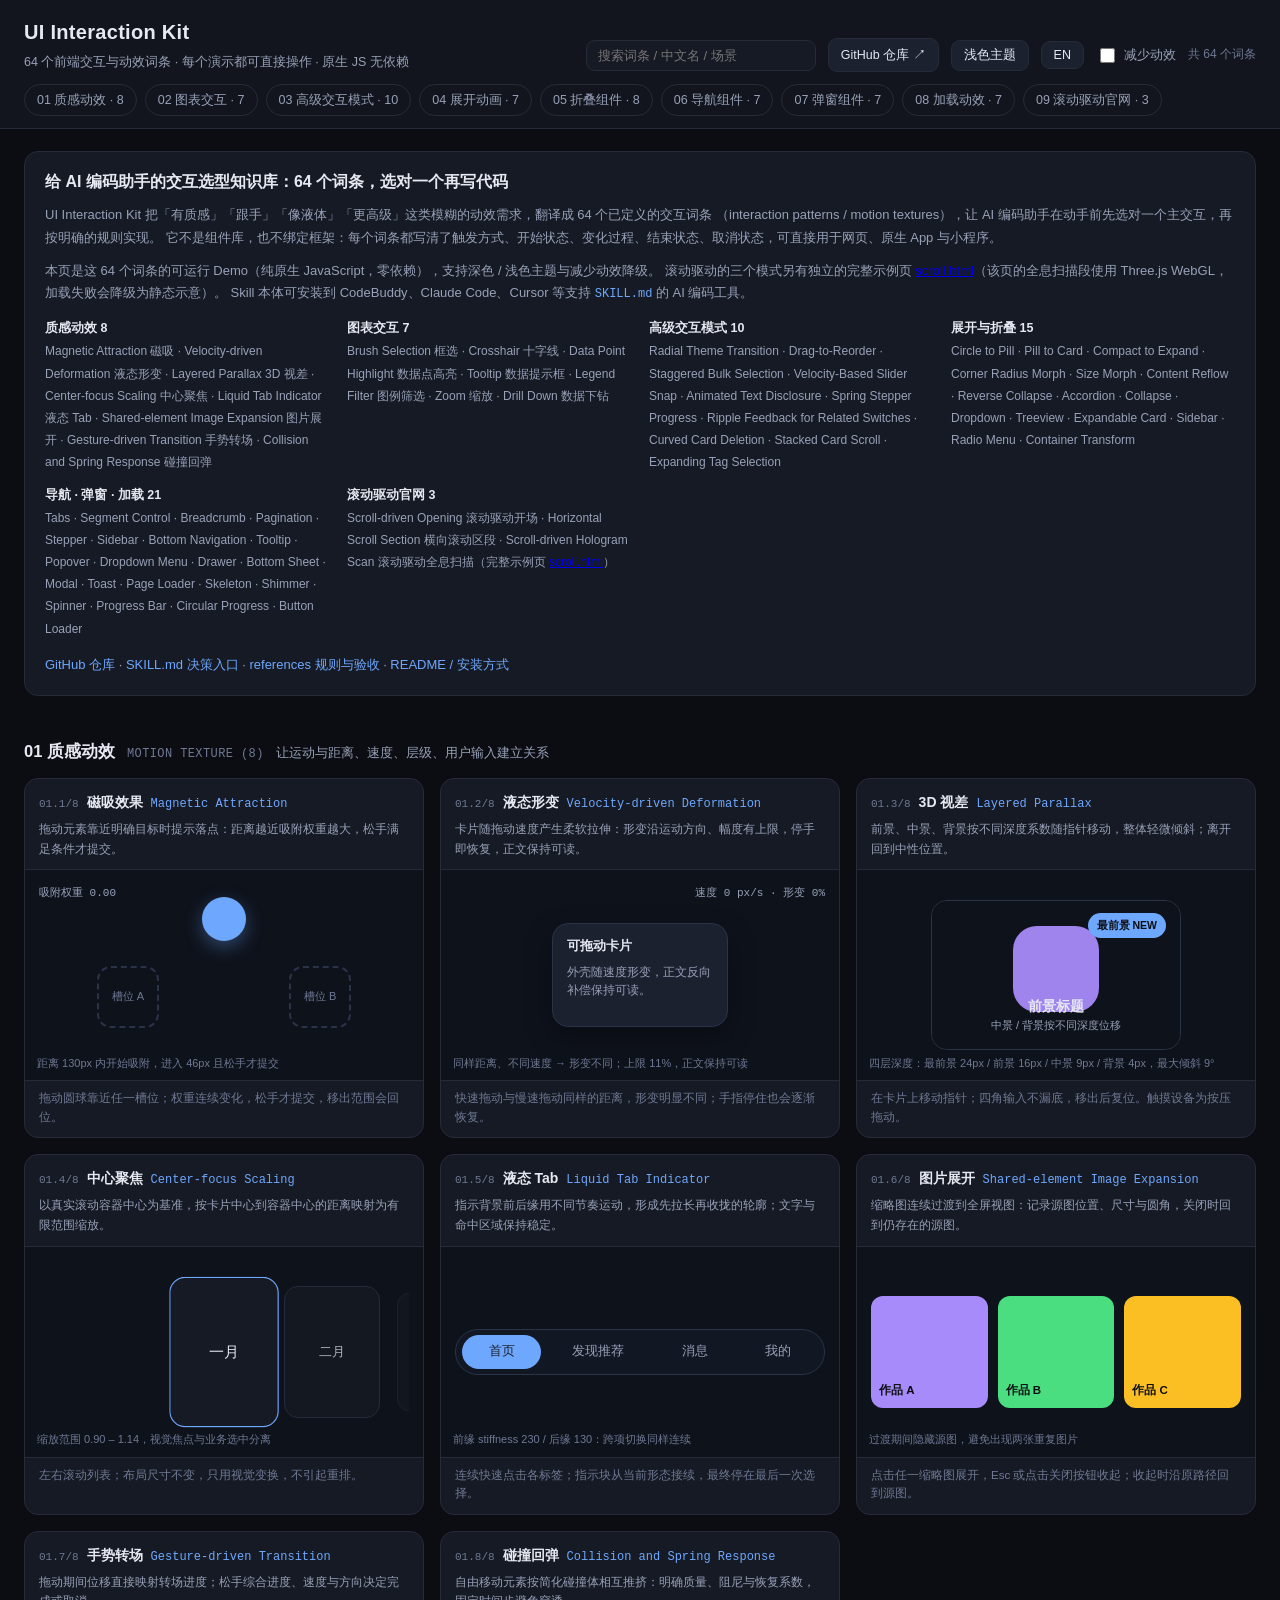
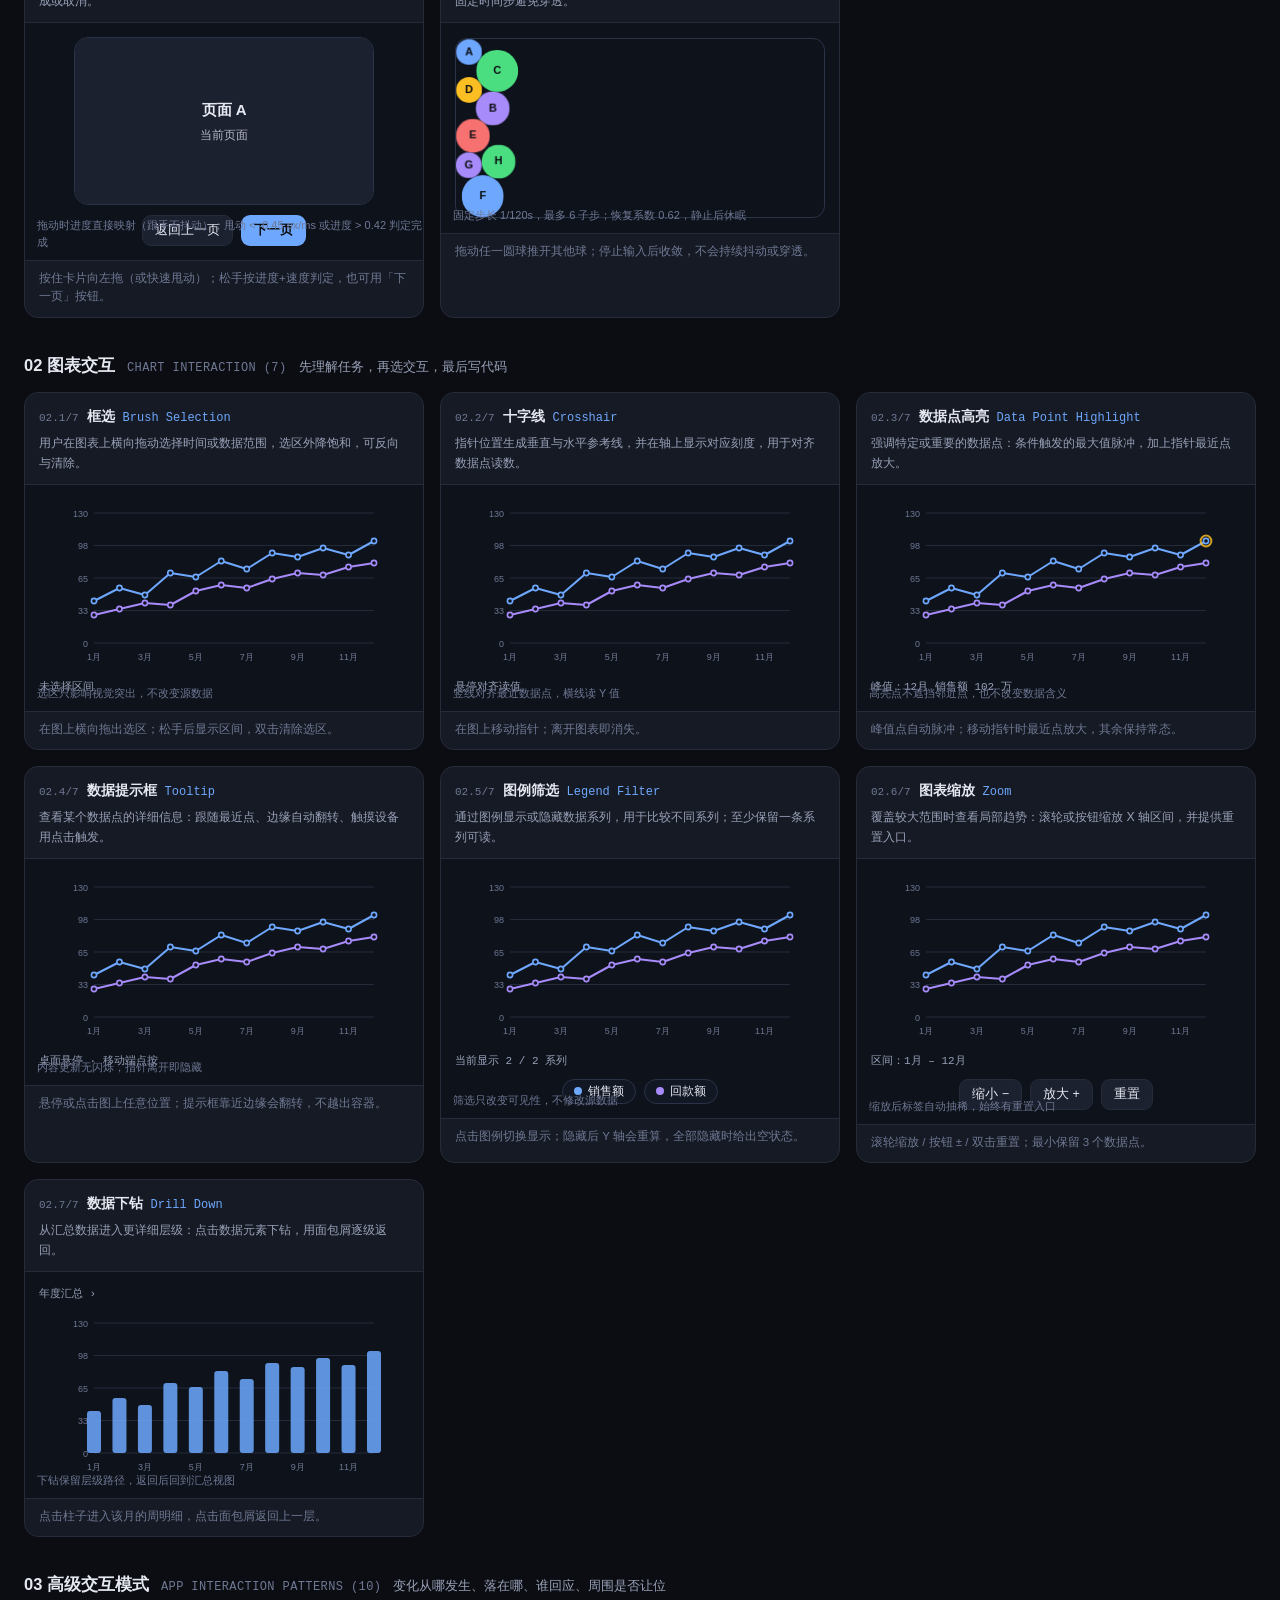
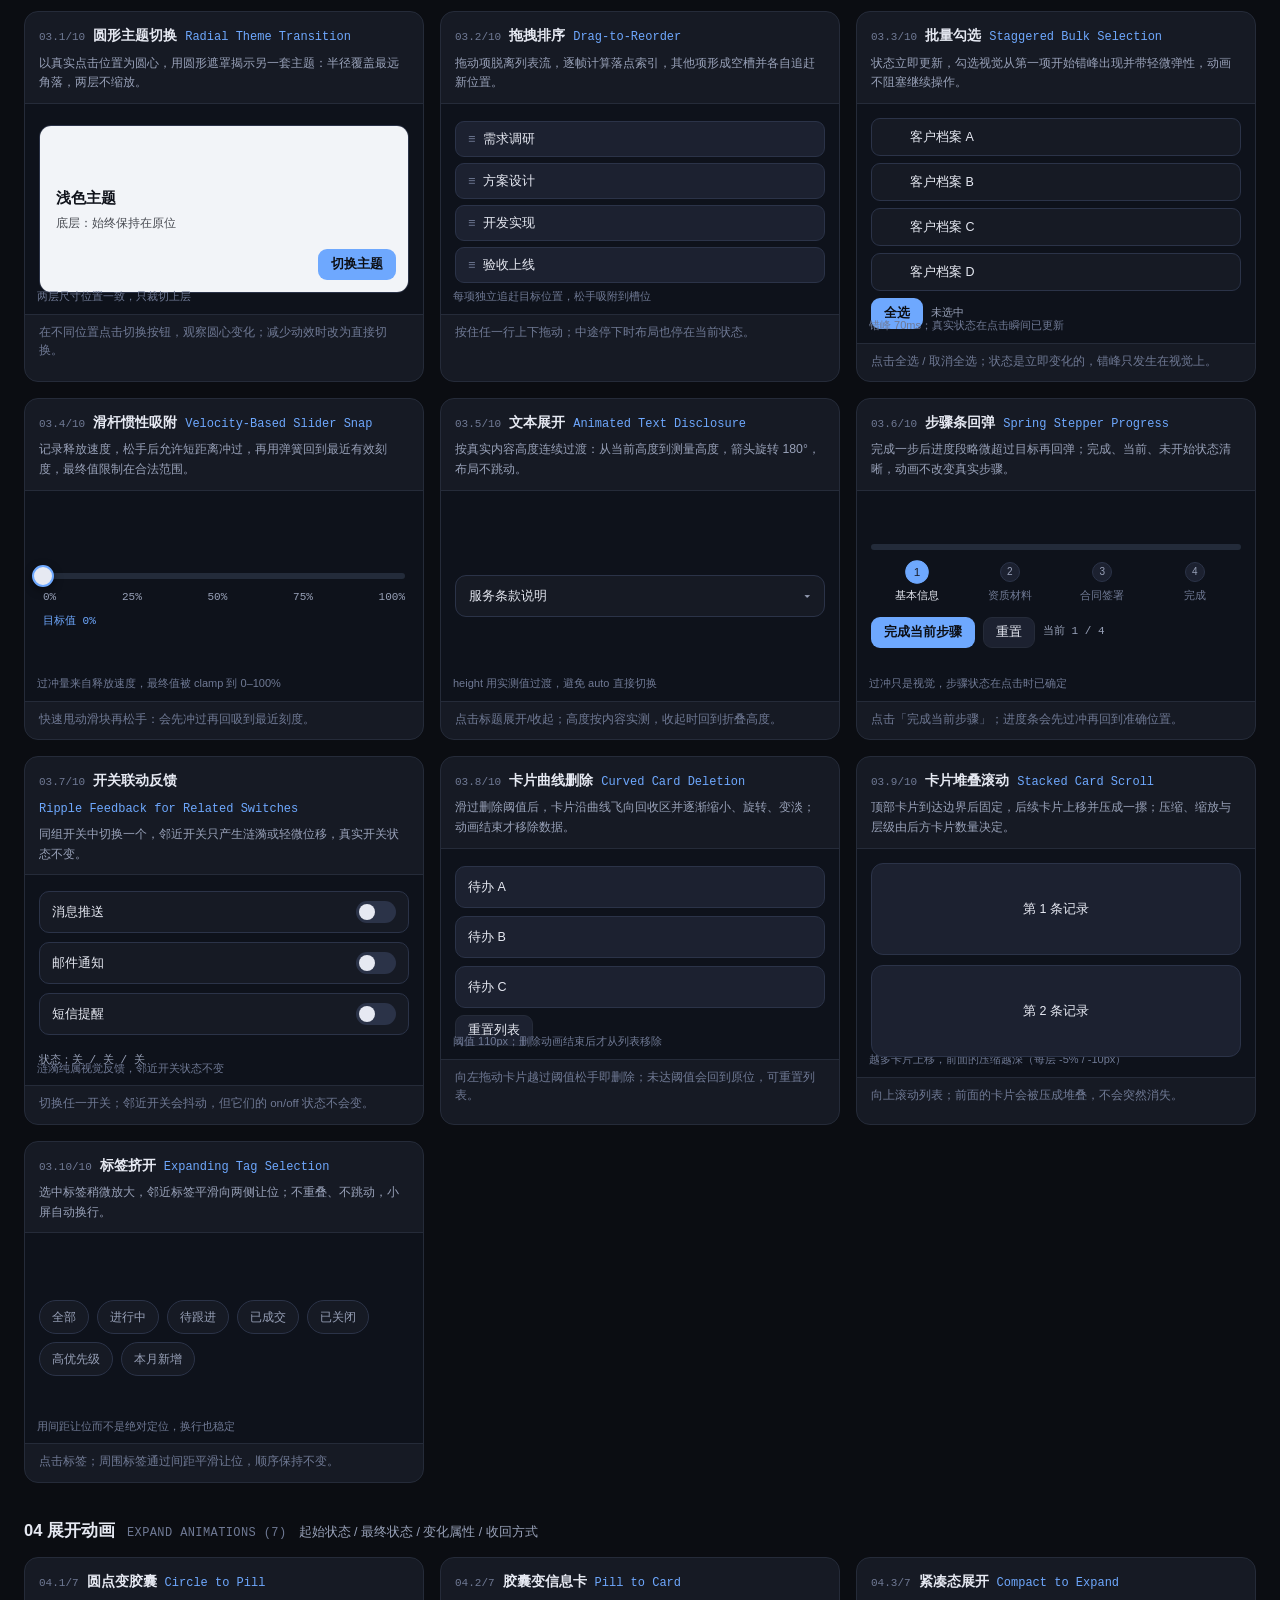
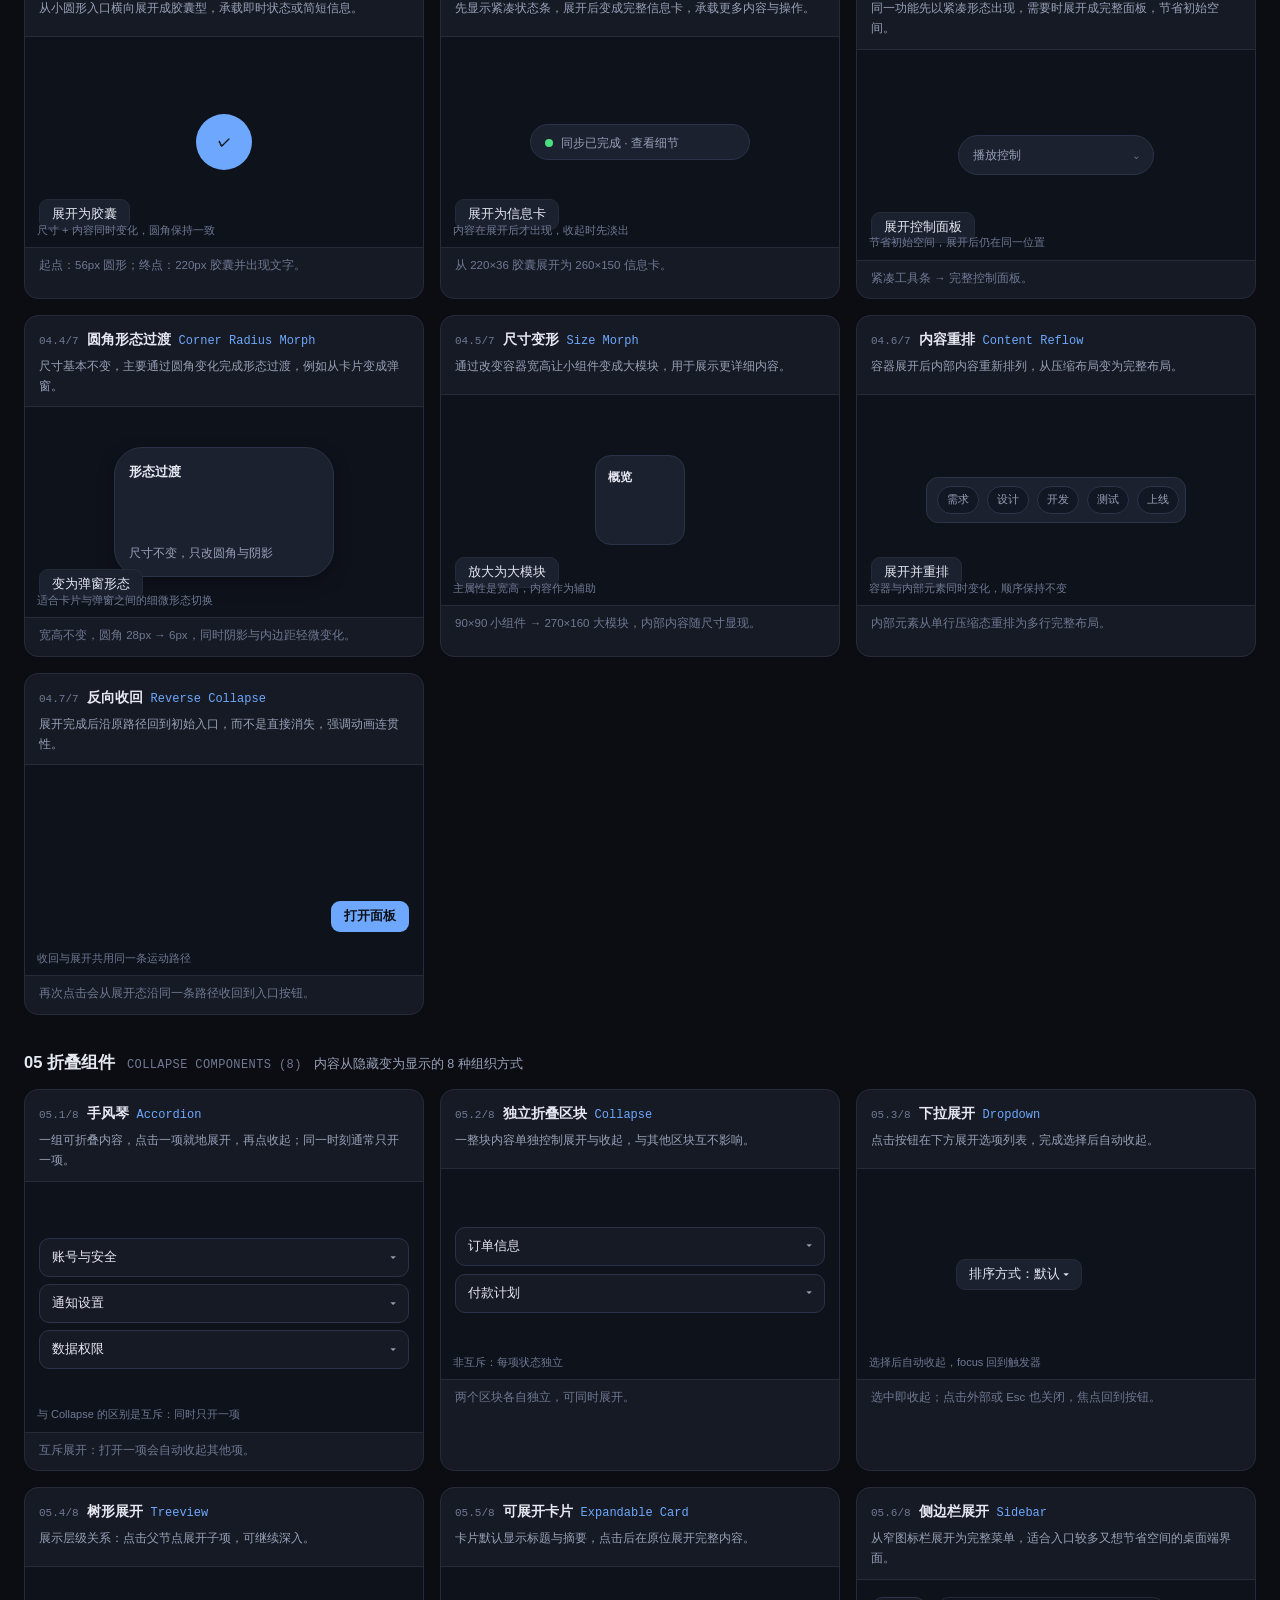
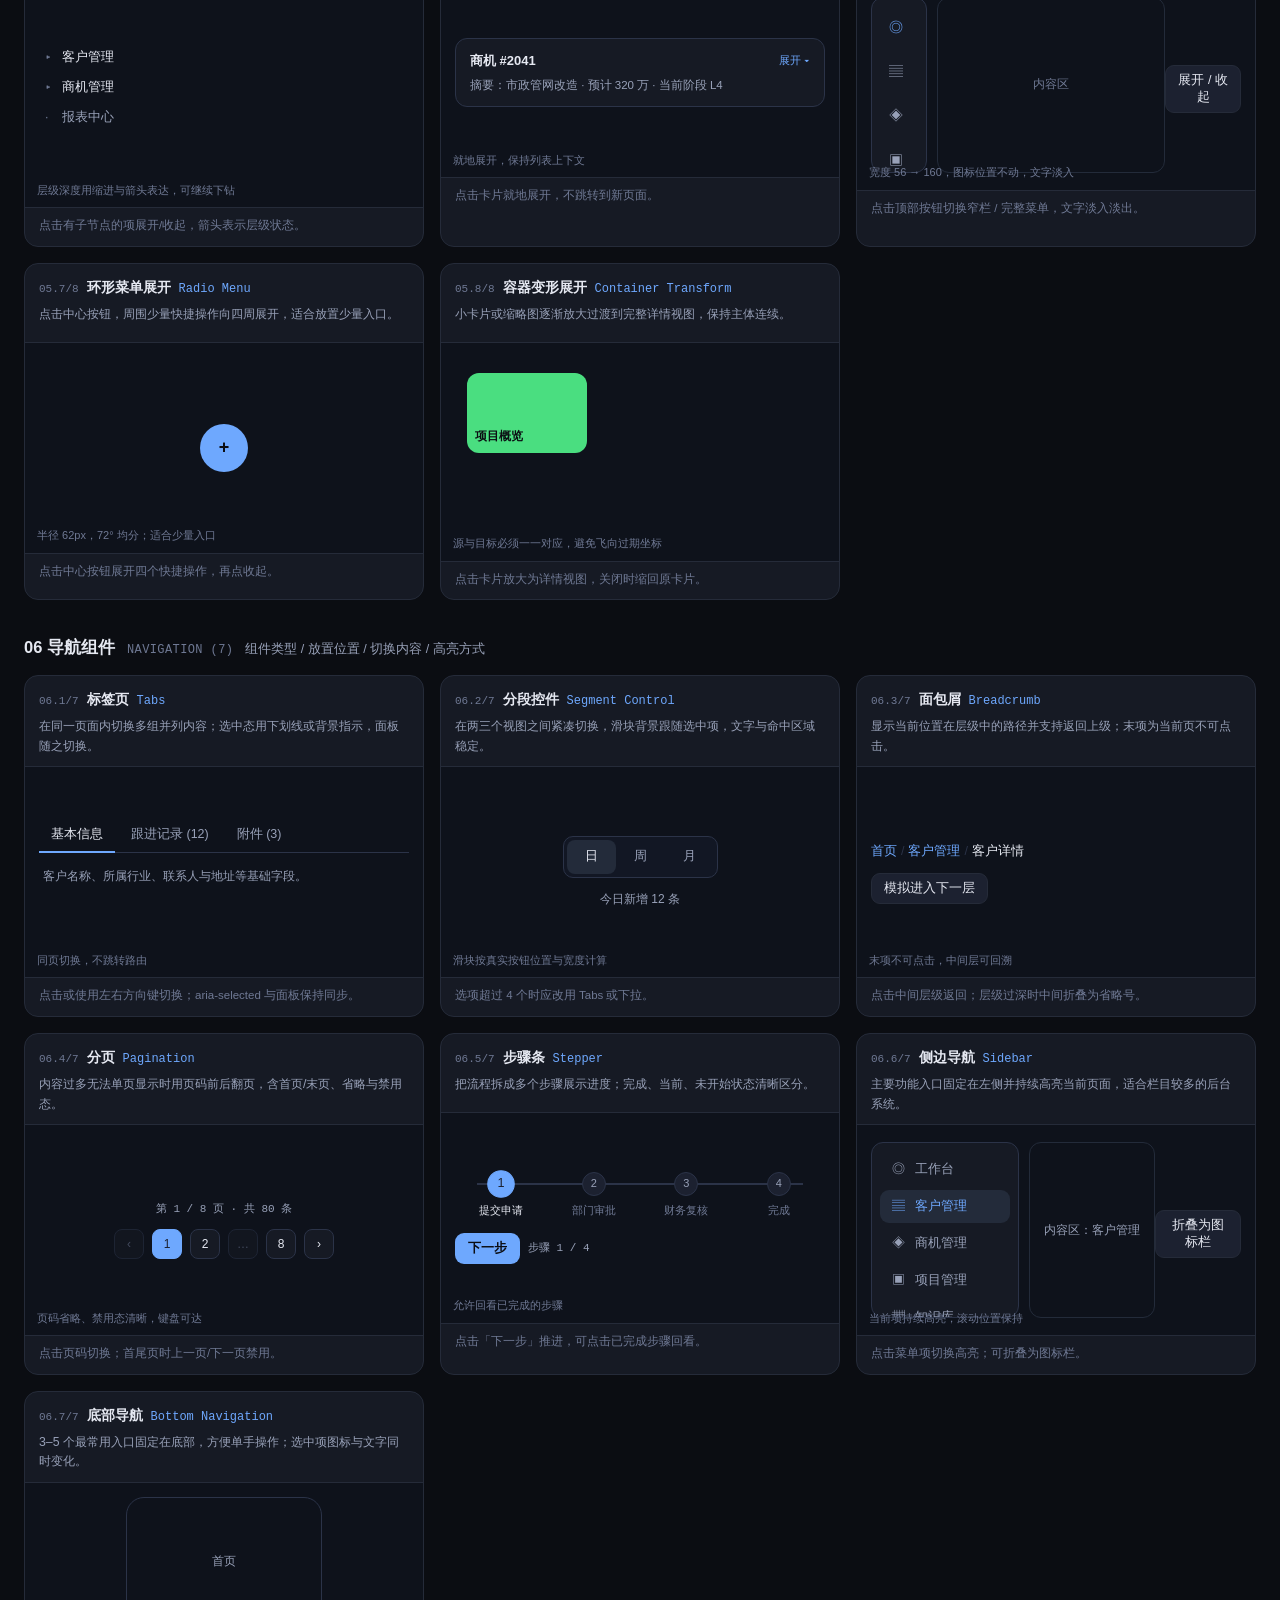
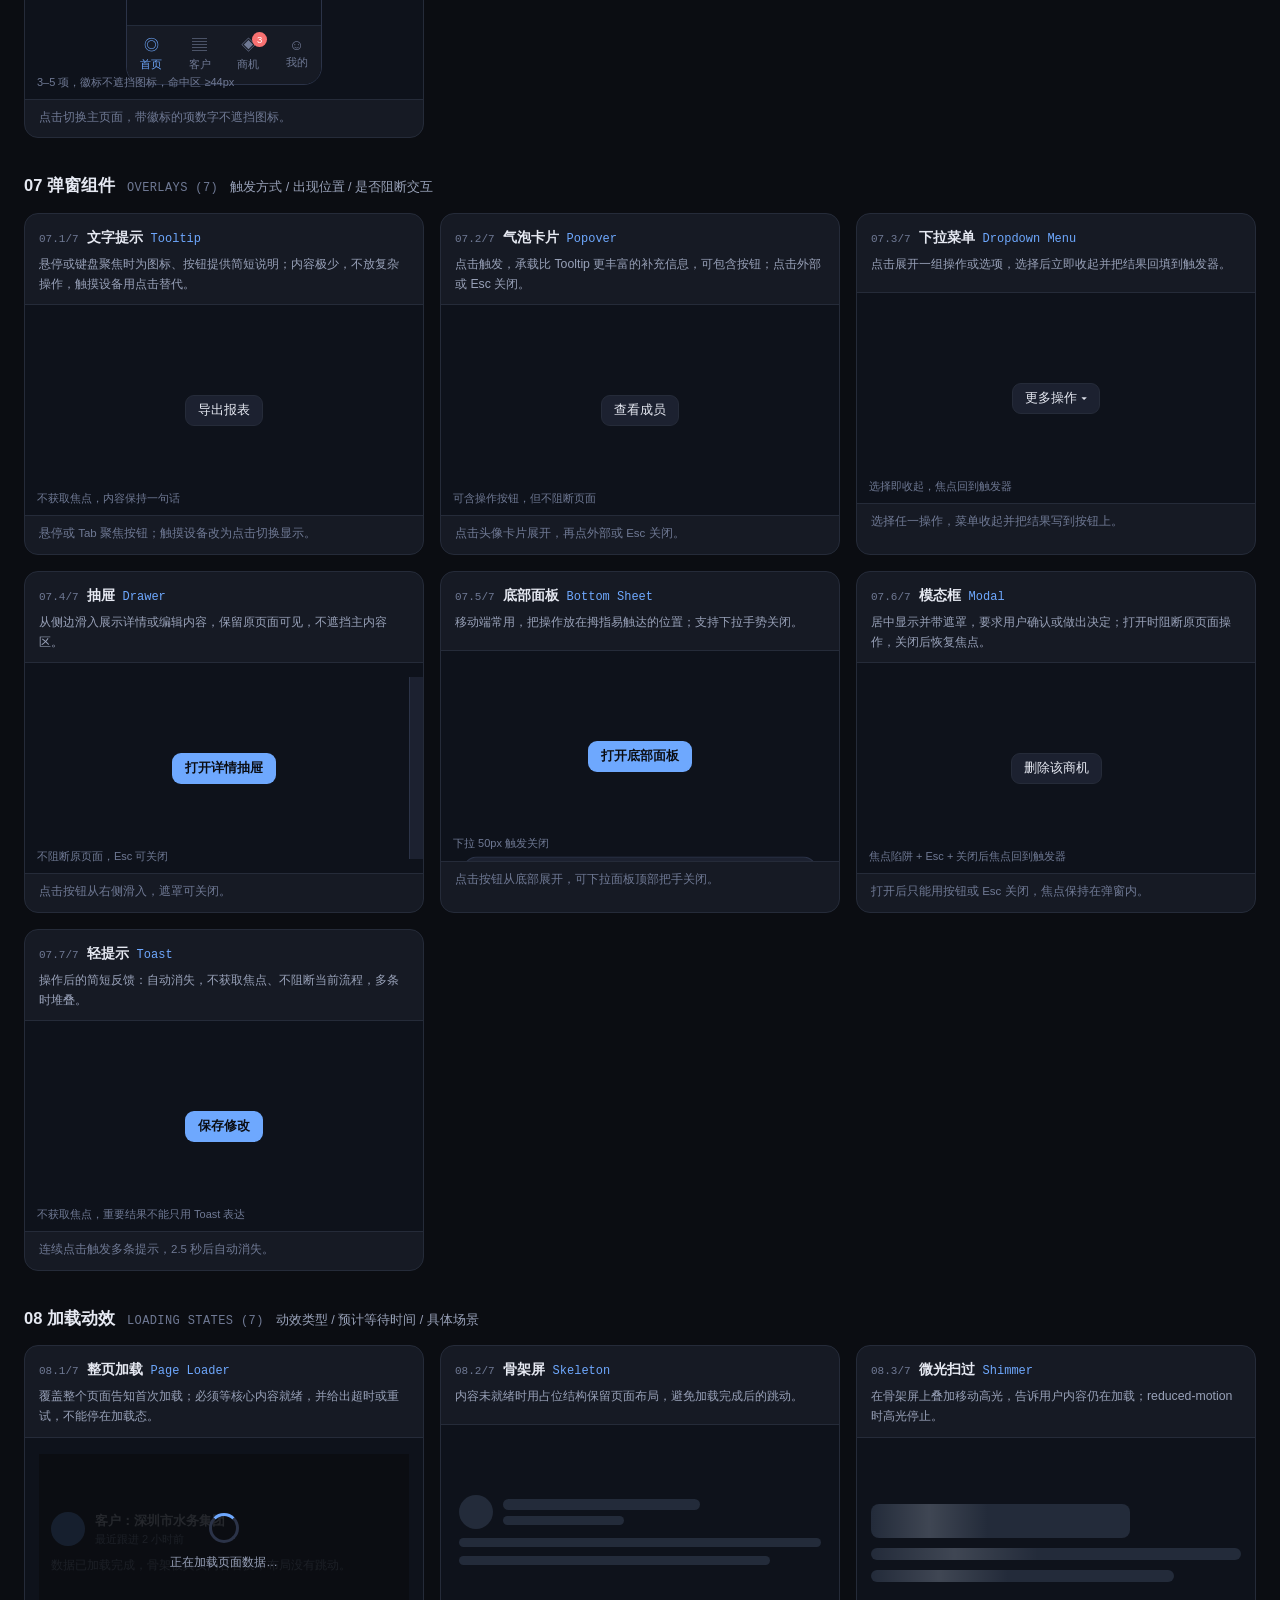
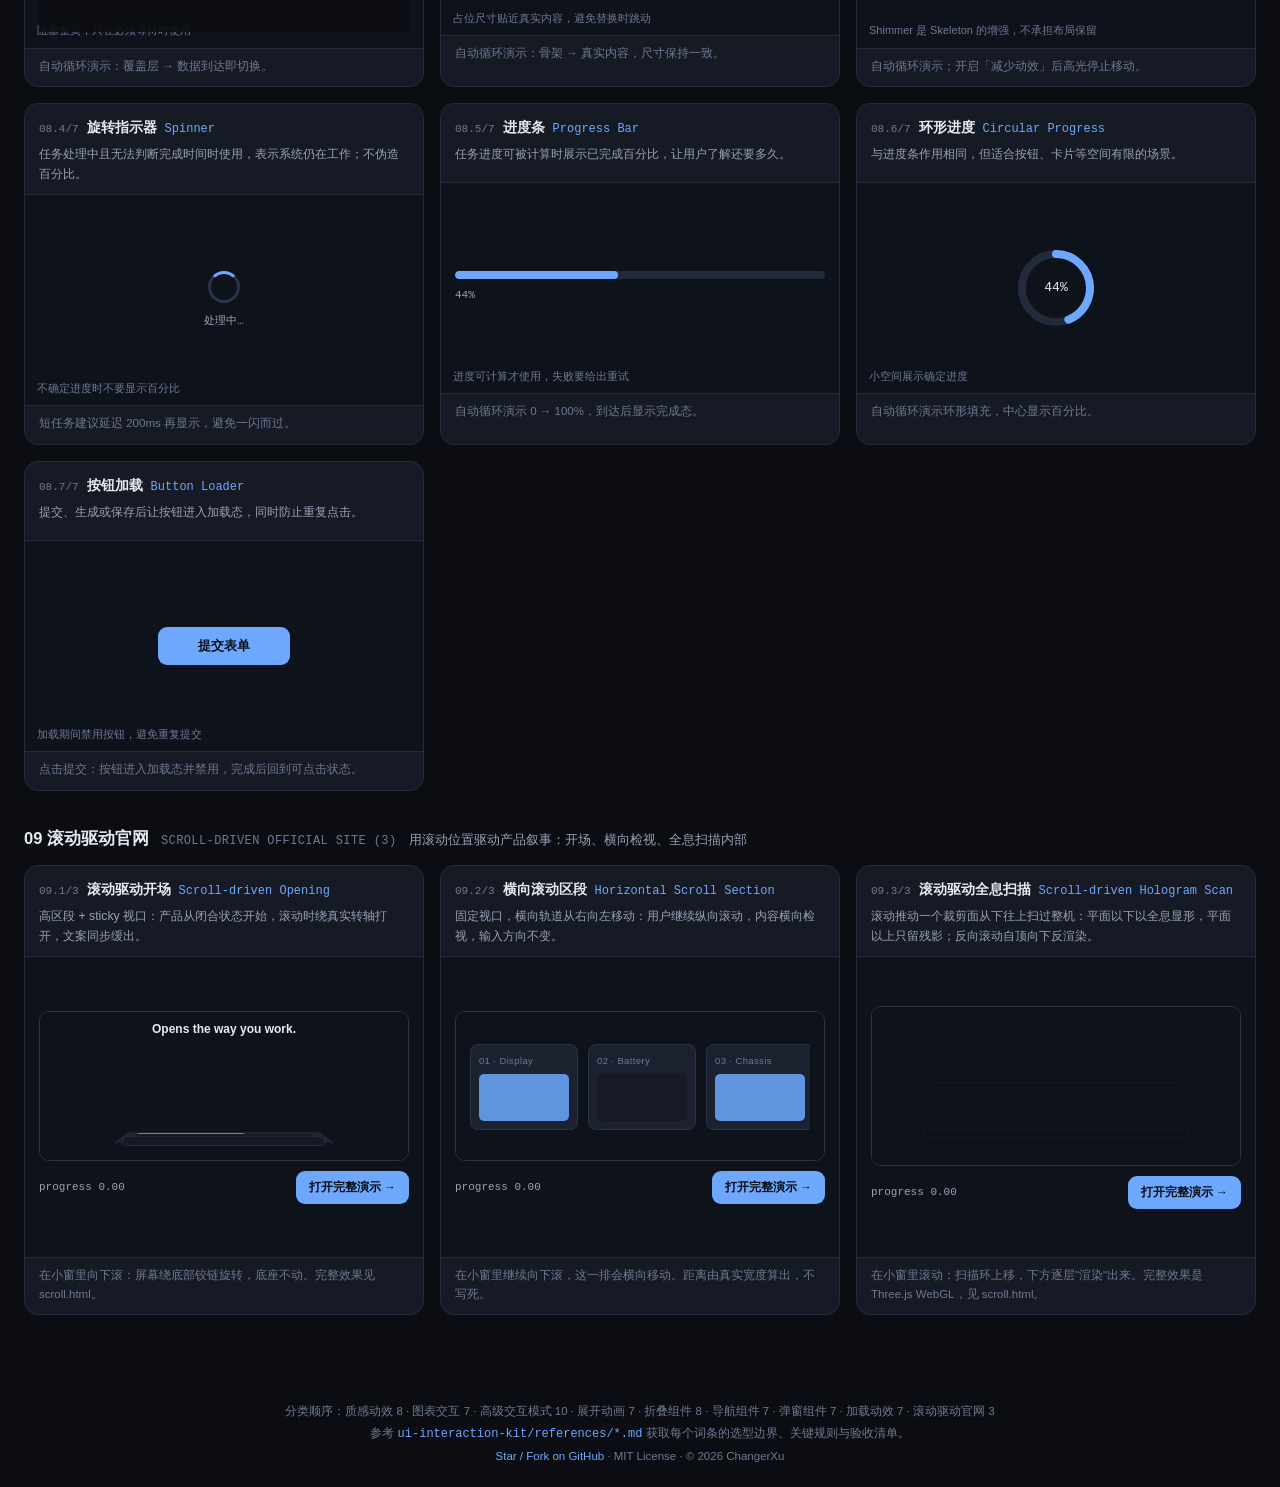
==== commit 07667531: "Replace the SVG exploded view with a Three.js hologram scan Pattern 3 is now a clip-plane scan inste" ====
--- a/assets/showcase/index.html
+++ b/assets/showcase/index.html
@@ -73,7 +73,7 @@
   </p>
   <p>
     本页是这 64 个词条的可运行 Demo（纯原生 JavaScript，零依赖），支持深色 / 浅色主题与减少动效降级。
-    滚动驱动的三个模式另有独立的完整示例页 <a href="./scroll.html">scroll.html</a>。
+    滚动驱动的三个模式另有独立的完整示例页 <a href="./scroll.html">scroll.html</a>（该页的全息扫描段使用 Three.js WebGL，加载失败会降级为静态示意）。
     Skill 本体可安装到 CodeBuddy、Claude Code、Cursor 等支持 <code>SKILL.md</code> 的 AI 编码工具。
   </p>
   <div class="intro-cols">
@@ -82,7 +82,7 @@
     <div><strong>高级交互模式 10</strong><br>Radial Theme Transition · Drag-to-Reorder · Staggered Bulk Selection · Velocity-Based Slider Snap · Animated Text Disclosure · Spring Stepper Progress · Ripple Feedback for Related Switches · Curved Card Deletion · Stacked Card Scroll · Expanding Tag Selection</div>
     <div><strong>展开与折叠 15</strong><br>Circle to Pill · Pill to Card · Compact to Expand · Corner Radius Morph · Size Morph · Content Reflow · Reverse Collapse · Accordion · Collapse · Dropdown · Treeview · Expandable Card · Sidebar · Radio Menu · Container Transform</div>
     <div><strong>导航 · 弹窗 · 加载 21</strong><br>Tabs · Segment Control · Breadcrumb · Pagination · Stepper · Sidebar · Bottom Navigation · Tooltip · Popover · Dropdown Menu · Drawer · Bottom Sheet · Modal · Toast · Page Loader · Skeleton · Shimmer · Spinner · Progress Bar · Circular Progress · Button Loader</div>
-    <div><strong>滚动驱动官网 3</strong><br>Scroll-driven Opening 滚动驱动开场 · Horizontal Scroll Section 横向滚动区段 · Scroll-driven Exploded View 滚动驱动爆炸视图（完整示例页 <a href="./scroll.html">scroll.html</a>）</div>
+    <div><strong>滚动驱动官网 3</strong><br>Scroll-driven Opening 滚动驱动开场 · Horizontal Scroll Section 横向滚动区段 · Scroll-driven Hologram Scan 滚动驱动全息扫描（完整示例页 <a href="./scroll.html">scroll.html</a>）</div>
   </div>
   <p class="intro-links">
     <a href="https://github.com/AlphaXe-Hub/ui-interaction-kit" target="_blank" rel="noopener">GitHub 仓库</a> ·
@@ -102,9 +102,11 @@
     and applies to the web, native apps and mini programs alike.
   </p>
   <p>
-    This page is the runnable demo for all 61 entries (vanilla JavaScript, zero dependencies) with dark / light themes
+    This page is the runnable demo for all 64 entries (vanilla JavaScript, zero dependencies) with dark / light themes
     and a reduced-motion fallback. The Skill itself installs into CodeBuddy, Claude Code, Cursor and any other AI coding
-    tool that supports <code>SKILL.md</code>.
+    tool that supports <code>SKILL.md</code>. The three scroll-driven patterns have their own full-length example page,
+    <a href="./scroll.html">scroll.html</a> (its hologram-scan section uses Three.js WebGL and falls back to a static
+    drawing if that fails to load).
   </p>
   <div class="intro-cols">
     <div><strong>Motion Texture (8)</strong><br>Magnetic Attraction · Velocity-driven Deformation · Layered Parallax · Center-focus Scaling · Liquid Tab Indicator · Shared-element Image Expansion · Gesture-driven Transition · Collision and Spring Response</div>
@@ -112,7 +114,7 @@
     <div><strong>App Interaction Patterns (10)</strong><br>Radial Theme Transition · Drag-to-Reorder · Staggered Bulk Selection · Velocity-Based Slider Snap · Animated Text Disclosure · Spring Stepper Progress · Ripple Feedback for Related Switches · Curved Card Deletion · Stacked Card Scroll · Expanding Tag Selection</div>
     <div><strong>Expand &amp; Collapse (15)</strong><br>Circle to Pill · Pill to Card · Compact to Expand · Corner Radius Morph · Size Morph · Content Reflow · Reverse Collapse · Accordion · Collapse · Dropdown · Treeview · Expandable Card · Sidebar · Radio Menu · Container Transform</div>
     <div><strong>Navigation · Overlays · Loading (21)</strong><br>Tabs · Segment Control · Breadcrumb · Pagination · Stepper · Sidebar · Bottom Navigation · Tooltip · Popover · Dropdown Menu · Drawer · Bottom Sheet · Modal · Toast · Page Loader · Skeleton · Shimmer · Spinner · Progress Bar · Circular Progress · Button Loader</div>
-    <div><strong>Scroll-Driven Official Site (3)</strong><br>Scroll-driven Opening · Horizontal Scroll Section · Scroll-driven Exploded View — full example in <a href="./scroll.html">scroll.html</a></div>
+    <div><strong>Scroll-Driven Official Site (3)</strong><br>Scroll-driven Opening · Horizontal Scroll Section · Scroll-driven Hologram Scan — full example in <a href="./scroll.html">scroll.html</a></div>
   </div>
   <p class="intro-links">
     <a href="https://github.com/AlphaXe-Hub/ui-interaction-kit" target="_blank" rel="noopener">GitHub repository</a> ·
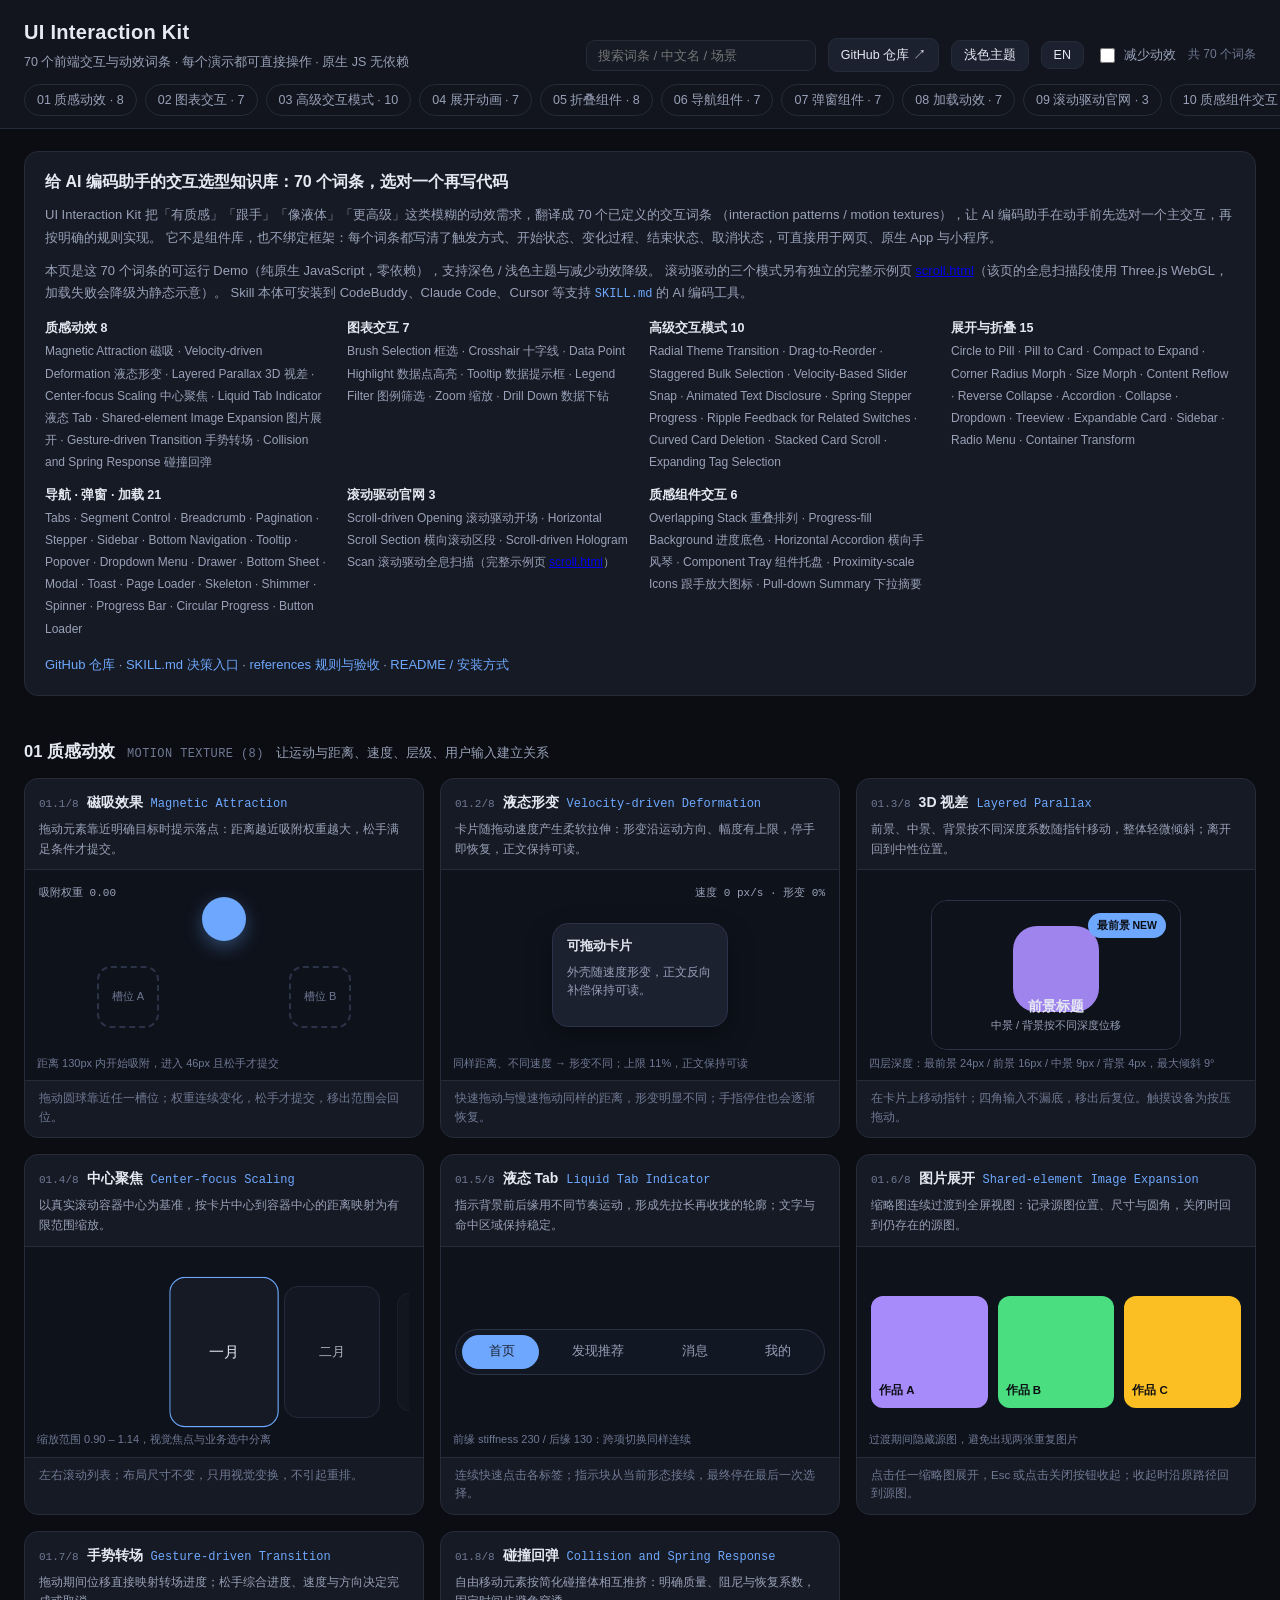
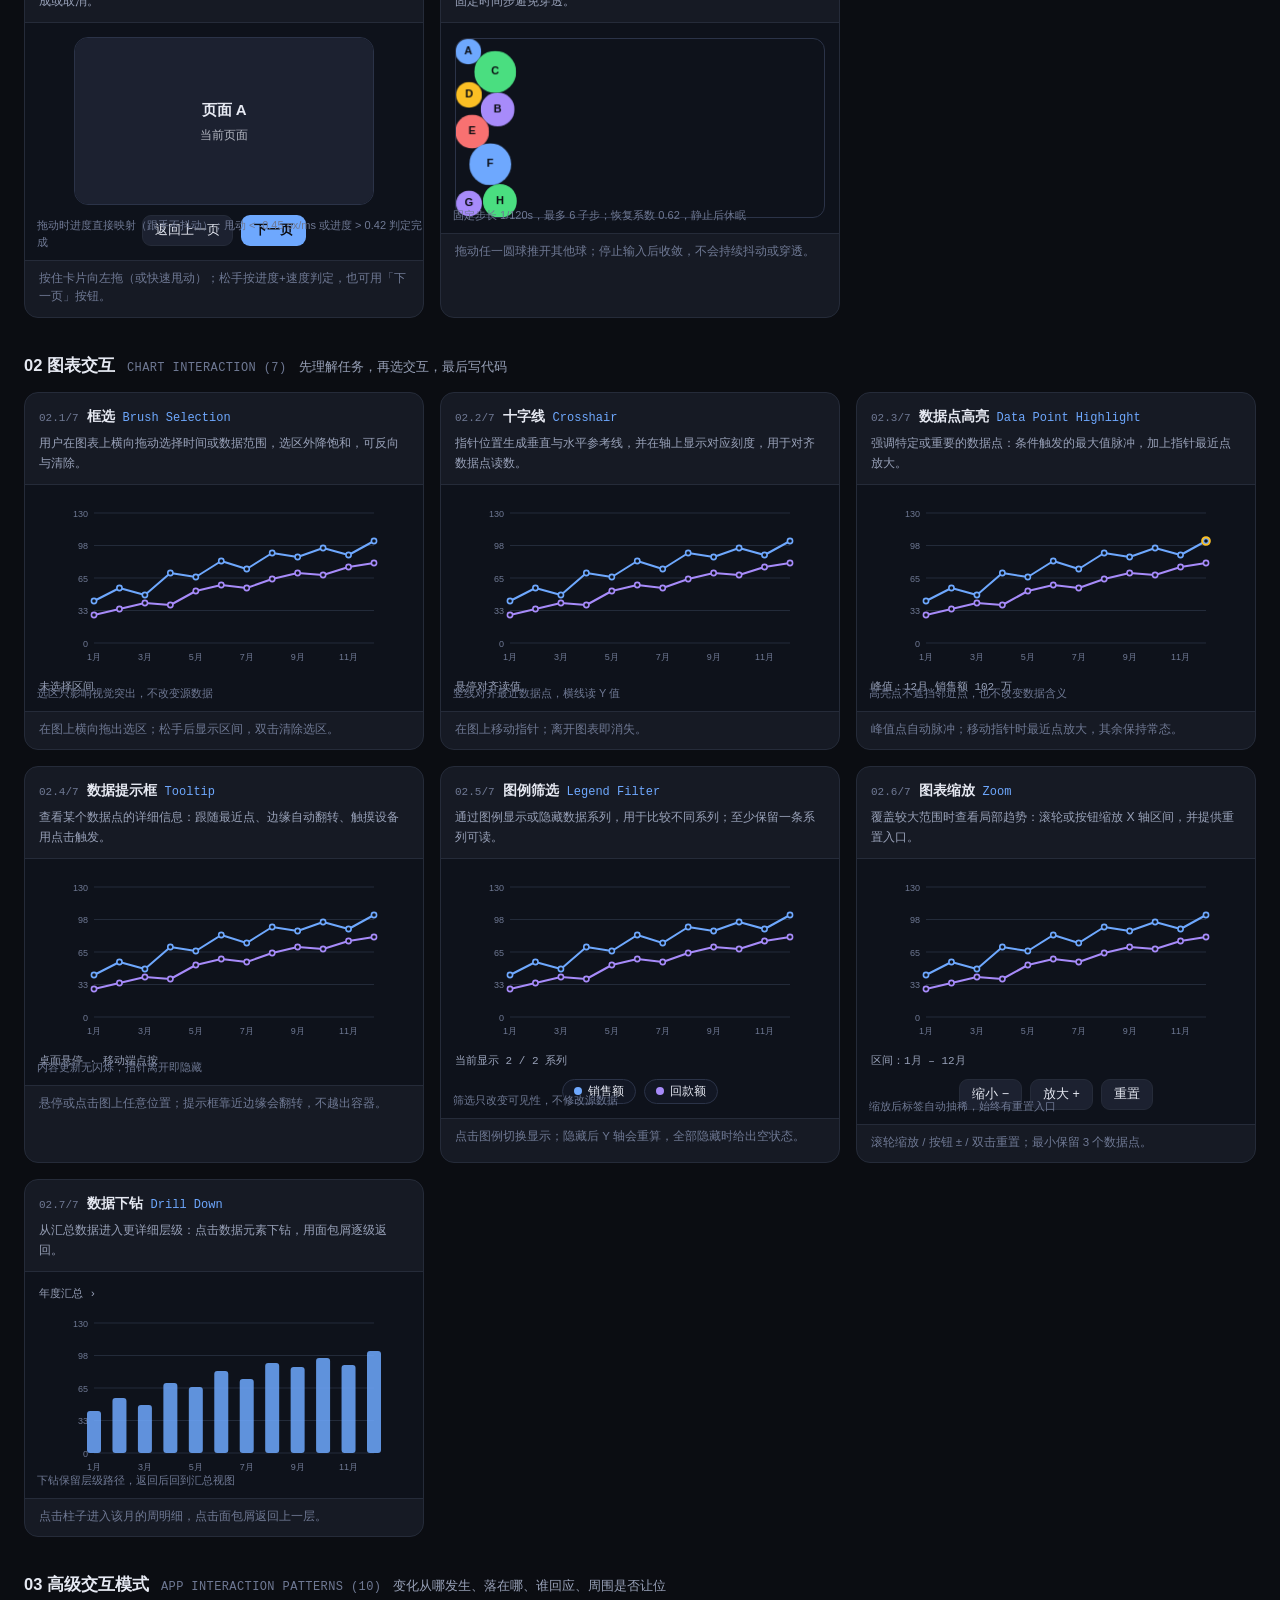
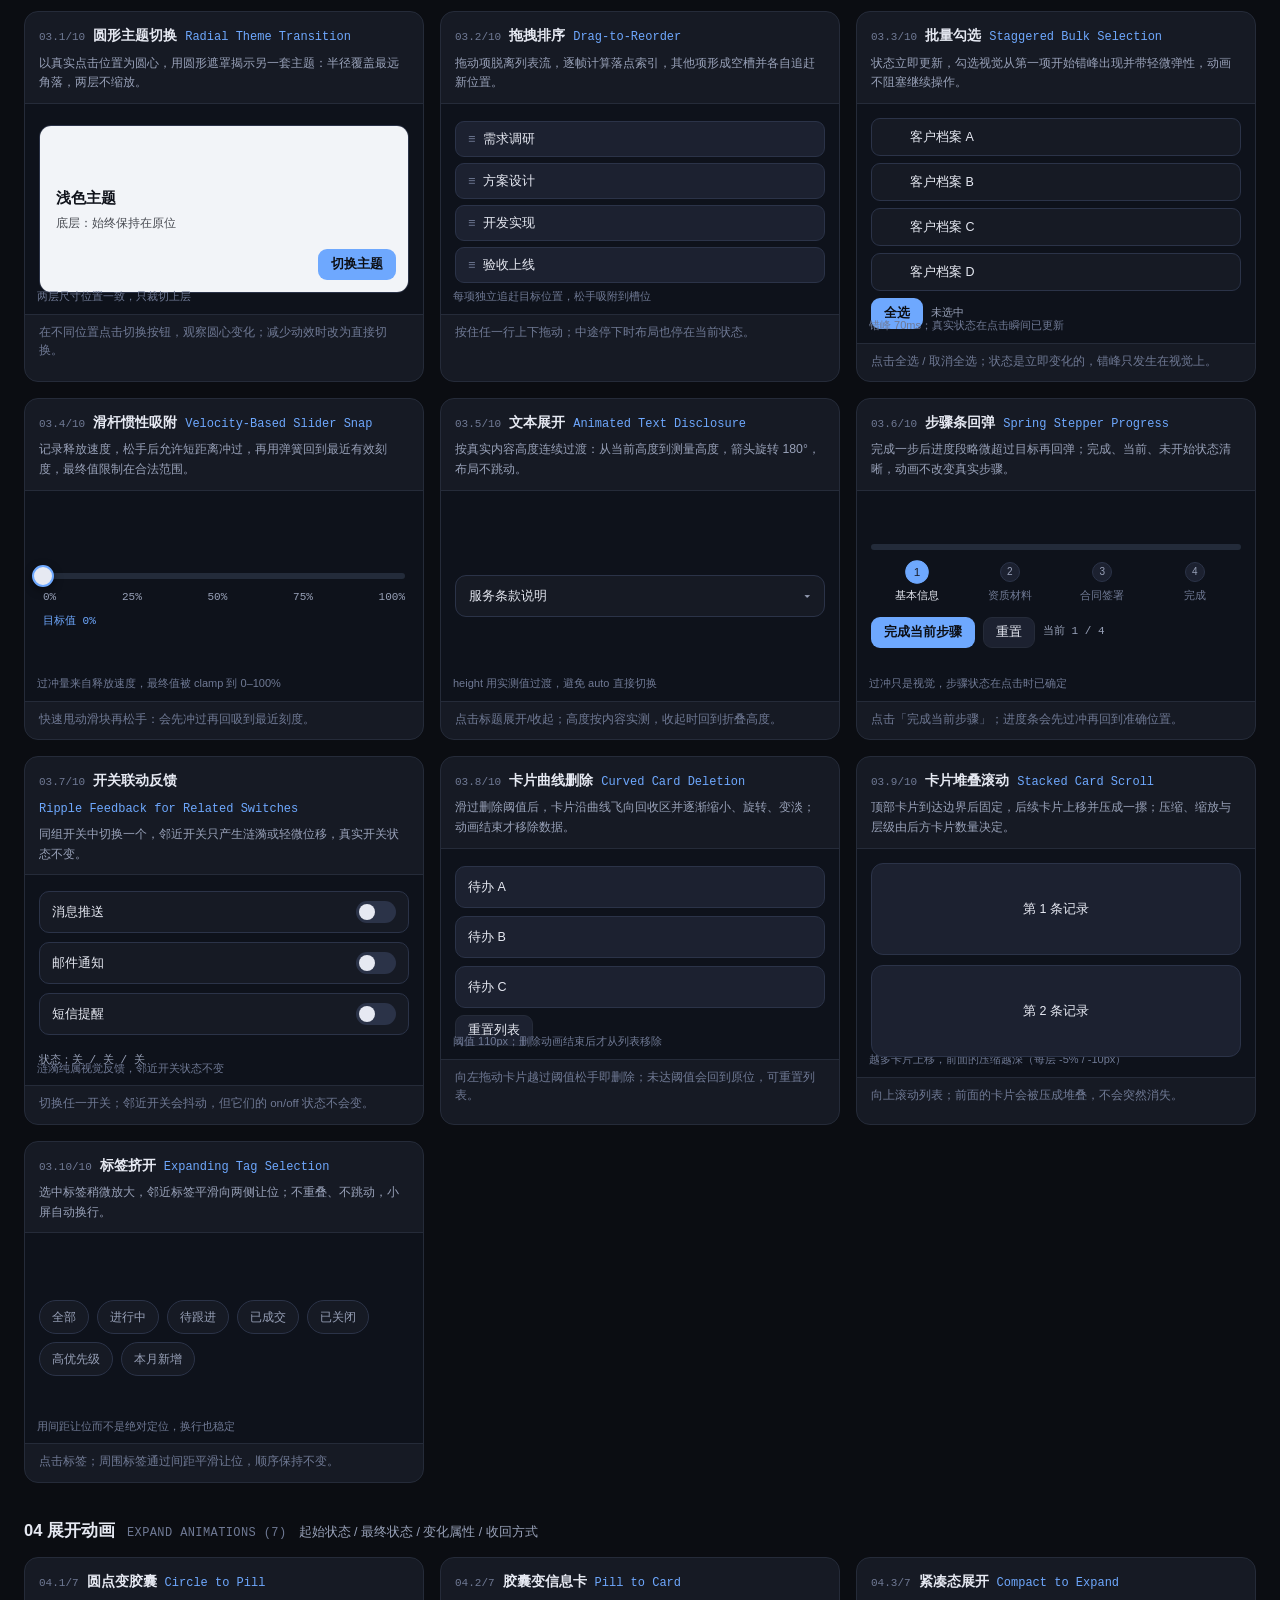
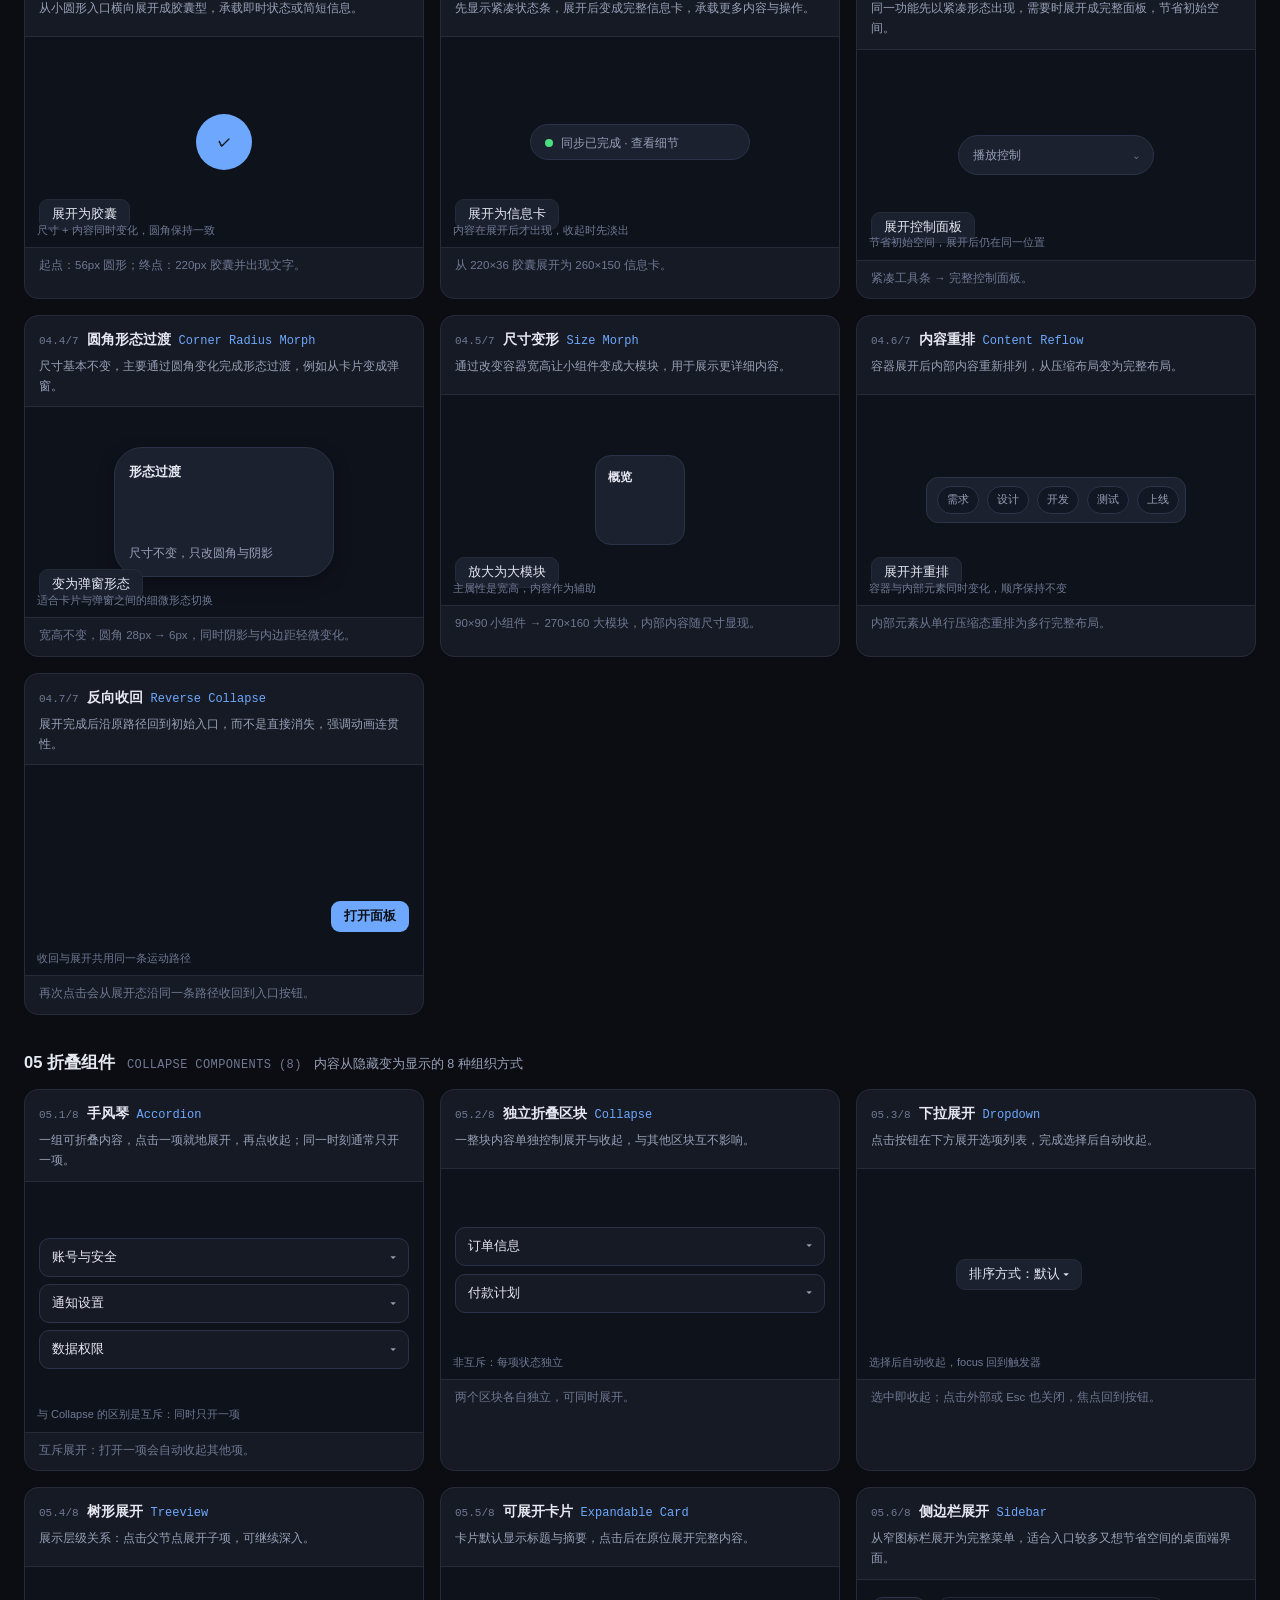
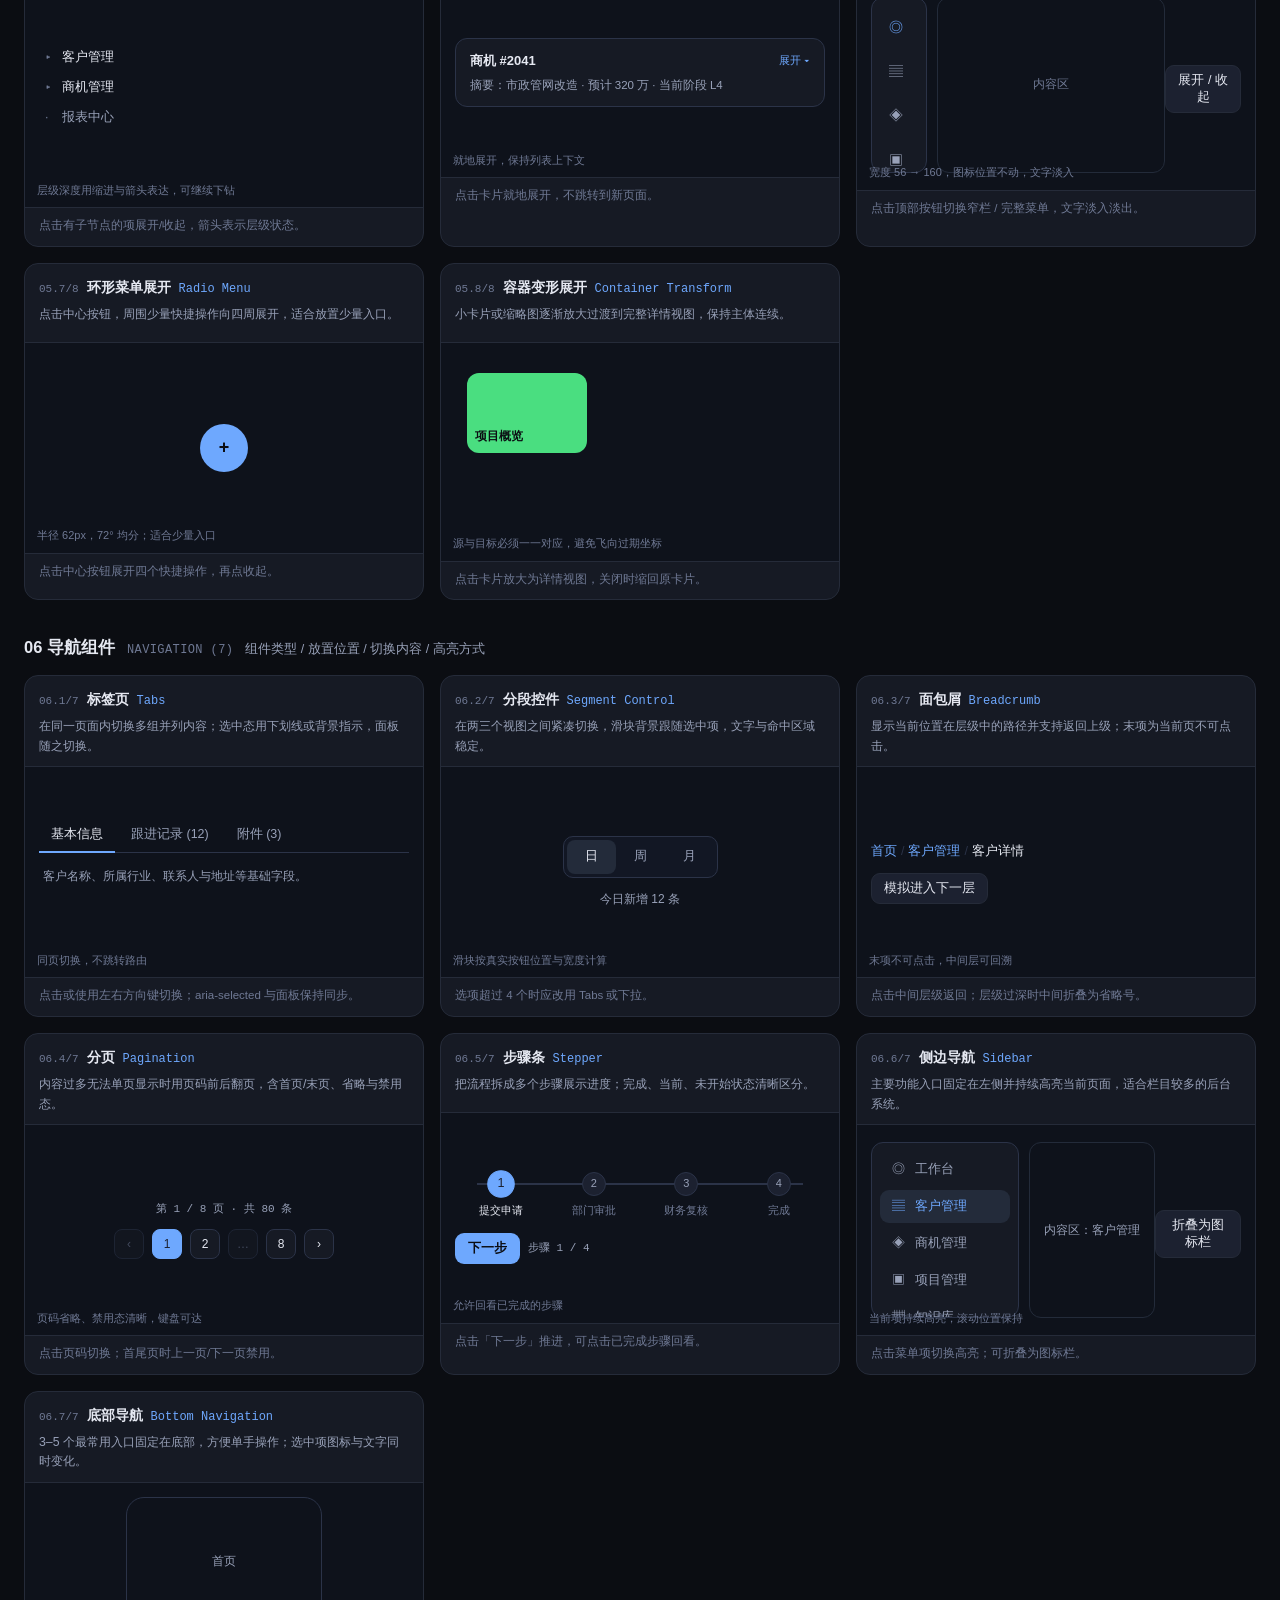
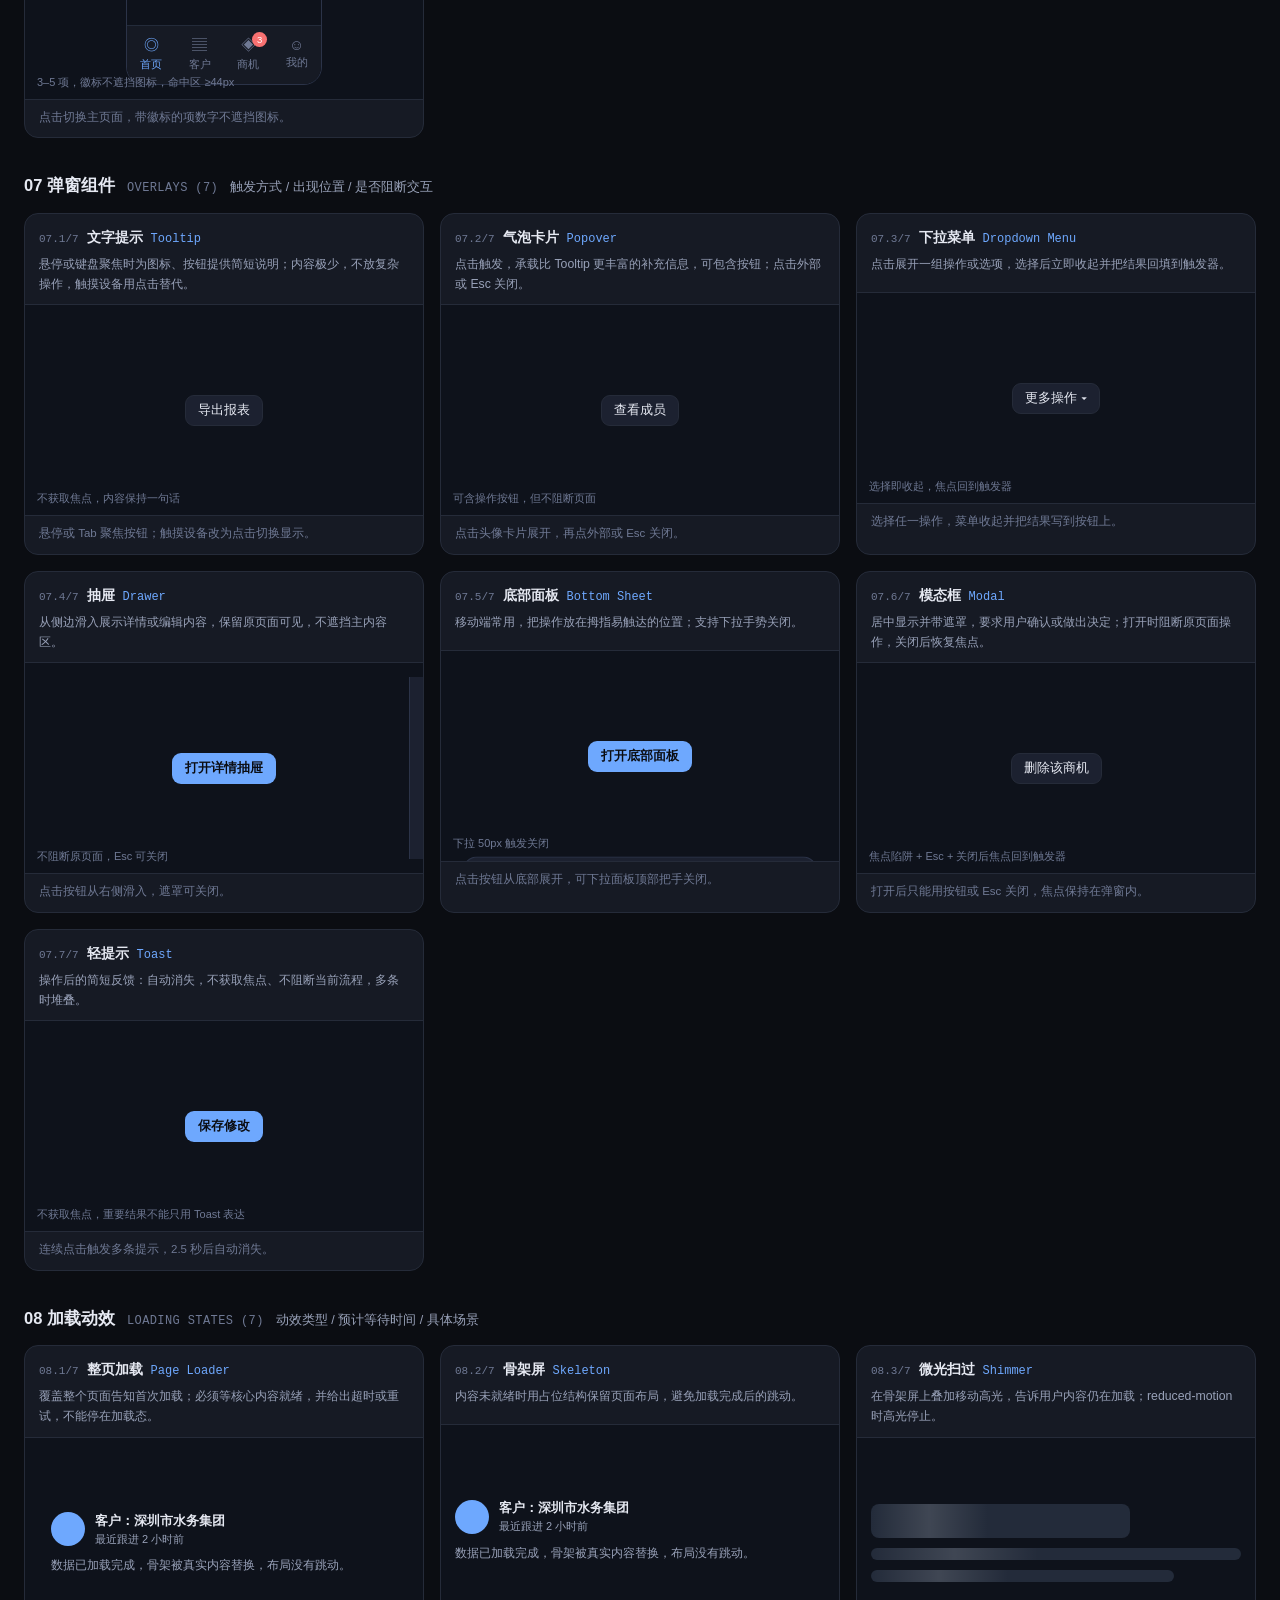
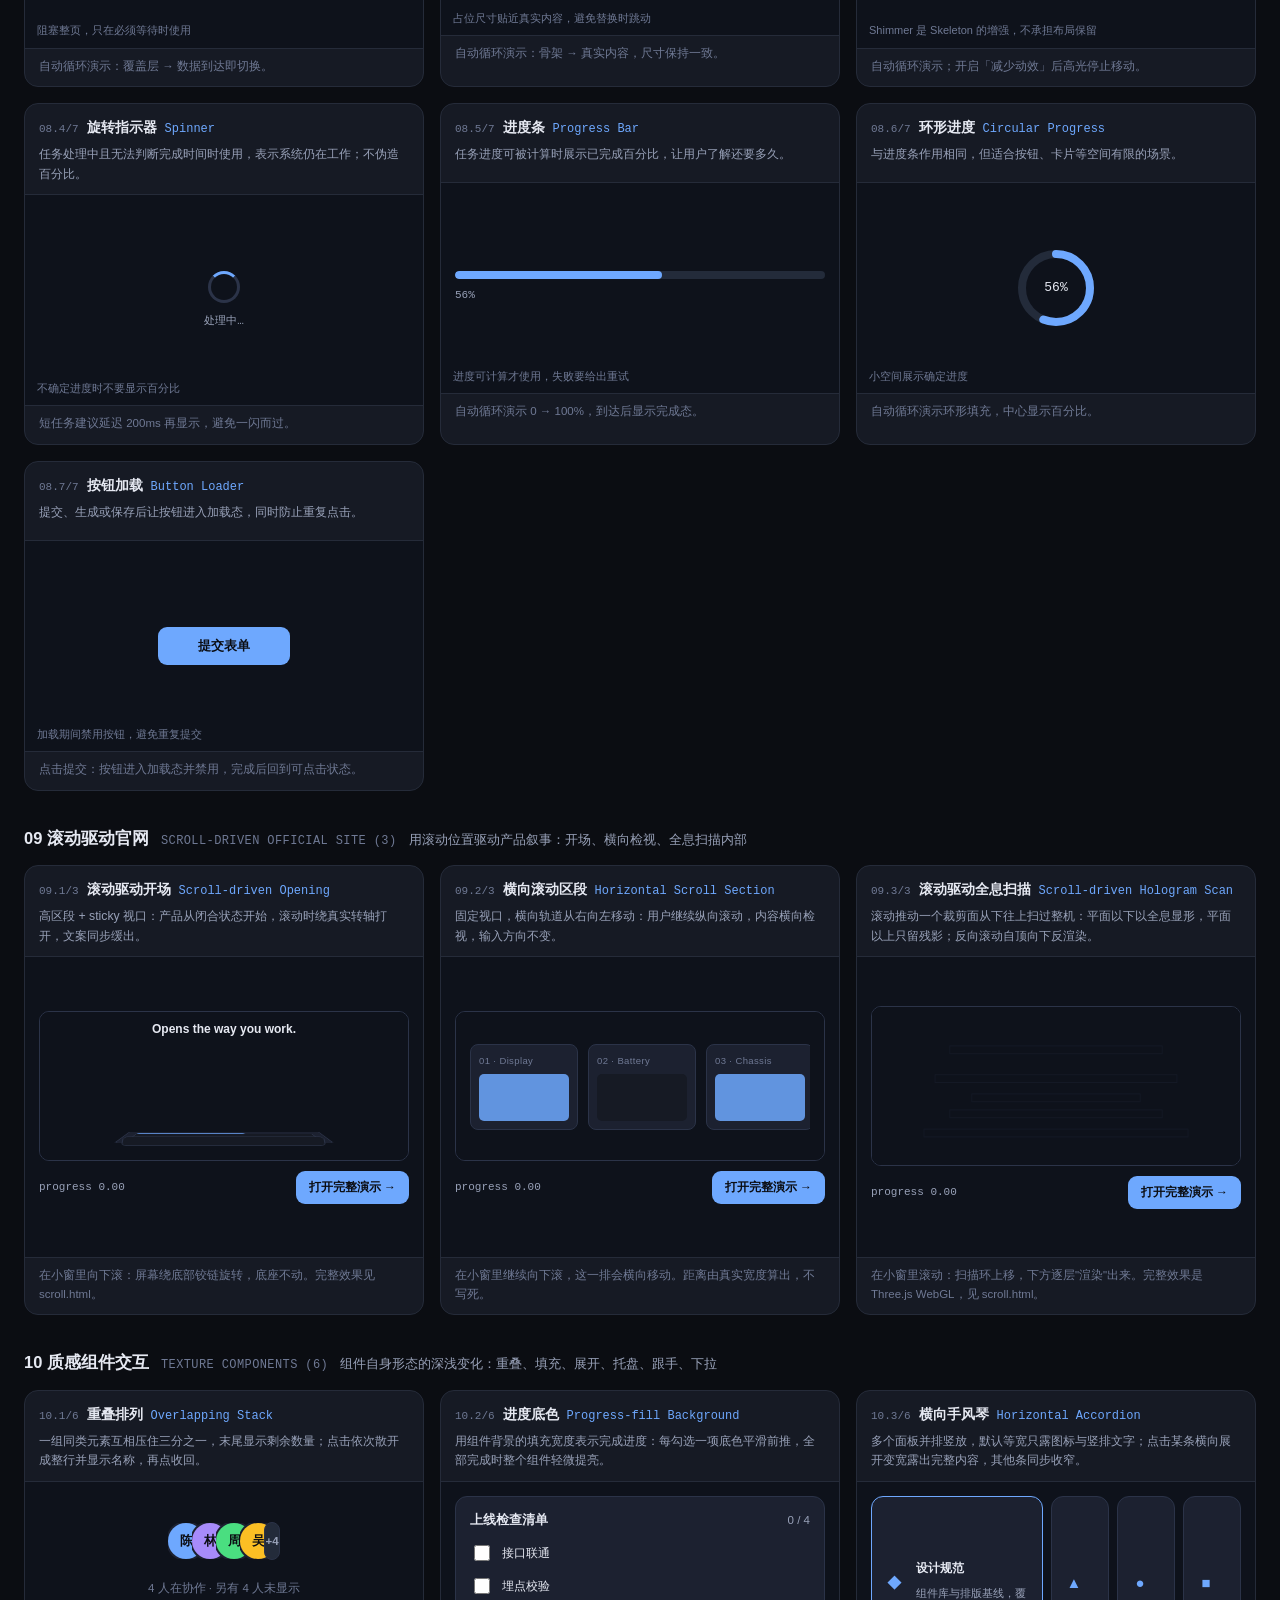
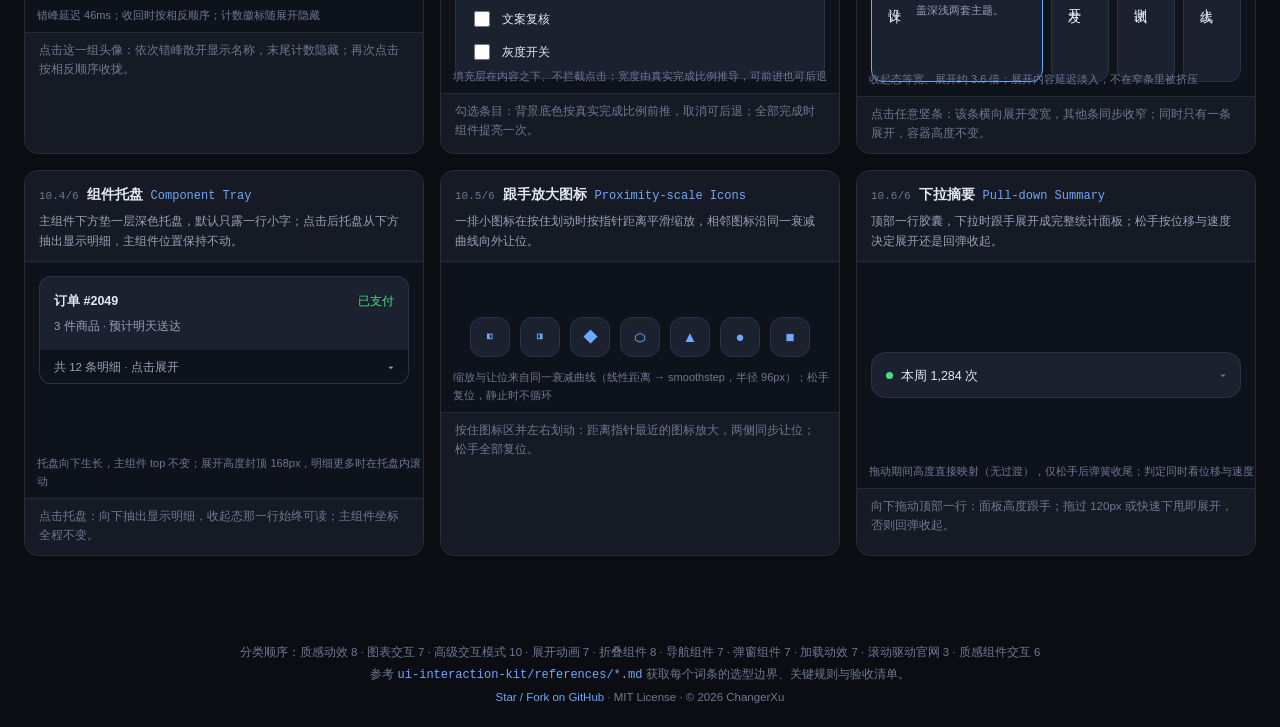
==== commit 97772683: "Add texture components: 6 component-level patterns (70 entries total) - New reference docs: referenc" ====
--- a/assets/showcase/index.html
+++ b/assets/showcase/index.html
@@ -3,8 +3,8 @@
 <head>
 <meta charset="UTF-8">
 <meta name="viewport" content="width=device-width, initial-scale=1">
-<title>UI Interaction Kit · 64 Front-end Interaction Patterns &amp; Motion Prompts for AI Coding Agents</title>
-<meta name="description" content="64 个前端交互与动效词条的可运行 Demo：磁吸 Magnetic Attraction、液态形变 Velocity-driven Deformation、3D 视差 Layered Parallax、液态 Tab Liquid Tab Indicator、手势转场 Gesture-driven Transition、图表交互、加载动效……为 AI 编码助手（CodeBuddy / Claude Code / Cursor）提供交互选型规则与英文 Copyable prompt。">
+<title>UI Interaction Kit · 70 Front-end Interaction Patterns &amp; Motion Prompts for AI Coding Agents</title>
+<meta name="description" content="70 个前端交互与动效词条的可运行 Demo：磁吸 Magnetic Attraction、液态形变 Velocity-driven Deformation、3D 视差 Layered Parallax、液态 Tab Liquid Tab Indicator、手势转场 Gesture-driven Transition、重叠排列、进度底色、横向手风琴、组件托盘、下拉摘要、图表交互、加载动效……为 AI 编码助手（CodeBuddy / Claude Code / Cursor）提供交互选型规则与英文 Copyable prompt。">
 <meta name="keywords" content="UI interaction, motion design, micro interaction, magnetic attraction, liquid tab, 3D parallax, gesture transition, chart interaction, loading skeleton, design system, prompt library, AI coding agent, CodeBuddy skill, Claude Code skill, Cursor, frontend animation, 前端交互, 动效, 交互选型">
 <meta name="author" content="ChangerXu">
 <link rel="canonical" href="https://alphaxe-hub.github.io/ui-interaction-kit/">
@@ -12,15 +12,15 @@
 
 <meta property="og:type" content="website">
 <meta property="og:site_name" content="UI Interaction Kit">
-<meta property="og:title" content="UI Interaction Kit · 61 Front-end Interaction Patterns">
-<meta property="og:description" content="给 AI 编码助手的交互选型知识库：61 个词条、可运行 Demo、英文 Copyable prompt。">
+<meta property="og:title" content="UI Interaction Kit · 70 Front-end Interaction Patterns">
+<meta property="og:description" content="给 AI 编码助手的交互选型知识库：70 个词条、可运行 Demo、英文 Copyable prompt。">
 <meta property="og:url" content="https://alphaxe-hub.github.io/ui-interaction-kit/">
 <meta property="og:image" content="https://raw.githubusercontent.com/AlphaXe-Hub/ui-interaction-kit/main/docs/demo-overview.png">
 <meta property="og:locale" content="zh_CN">
 <meta property="og:locale:alternate" content="en_US">
 <meta name="twitter:card" content="summary_large_image">
-<meta name="twitter:title" content="UI Interaction Kit · 61 Front-end Interaction Patterns">
-<meta name="twitter:description" content="A selection-and-implementation knowledge base for front-end interactions: 61 entries, runnable demo, English copyable prompts.">
+<meta name="twitter:title" content="UI Interaction Kit · 70 Front-end Interaction Patterns">
+<meta name="twitter:description" content="A selection-and-implementation knowledge base for front-end interactions: 70 entries, runnable demo, English copyable prompts.">
 <meta name="twitter:image" content="https://raw.githubusercontent.com/AlphaXe-Hub/ui-interaction-kit/main/docs/demo-overview.png">
 
 <link rel="stylesheet" href="styles.css">
@@ -31,7 +31,7 @@
   "@type": "SoftwareSourceCode",
   "name": "UI Interaction Kit",
   "alternateName": "ui-interaction-kit",
-  "description": "A selection-and-implementation knowledge base for front-end interactions: 61 interaction and motion patterns with copyable prompts and a runnable demo, built for AI coding agents.",
+  "description": "A selection-and-implementation knowledge base for front-end interactions: 70 interaction and motion patterns with copyable prompts and a runnable demo, built for AI coding agents.",
   "codeRepository": "https://github.com/AlphaXe-Hub/ui-interaction-kit",
   "url": "https://alphaxe-hub.github.io/ui-interaction-kit/",
   "programmingLanguage": "JavaScript",
@@ -65,14 +65,14 @@
 </header>
 
 <section class="intro i-zh">
-  <h2>给 AI 编码助手的交互选型知识库：64 个词条，选对一个再写代码</h2>
+  <h2>给 AI 编码助手的交互选型知识库：70 个词条，选对一个再写代码</h2>
   <p>
-    UI Interaction Kit 把「有质感」「跟手」「像液体」「更高级」这类模糊的动效需求，翻译成 64 个已定义的交互词条
+    UI Interaction Kit 把「有质感」「跟手」「像液体」「更高级」这类模糊的动效需求，翻译成 70 个已定义的交互词条
     （interaction patterns / motion textures），让 AI 编码助手在动手前先选对一个主交互，再按明确的规则实现。
     它不是组件库，也不绑定框架：每个词条都写清了触发方式、开始状态、变化过程、结束状态、取消状态，可直接用于网页、原生 App 与小程序。
   </p>
   <p>
-    本页是这 64 个词条的可运行 Demo（纯原生 JavaScript，零依赖），支持深色 / 浅色主题与减少动效降级。
+    本页是这 70 个词条的可运行 Demo（纯原生 JavaScript，零依赖），支持深色 / 浅色主题与减少动效降级。
     滚动驱动的三个模式另有独立的完整示例页 <a href="./scroll.html">scroll.html</a>（该页的全息扫描段使用 Three.js WebGL，加载失败会降级为静态示意）。
     Skill 本体可安装到 CodeBuddy、Claude Code、Cursor 等支持 <code>SKILL.md</code> 的 AI 编码工具。
   </p>
@@ -83,6 +83,7 @@
     <div><strong>展开与折叠 15</strong><br>Circle to Pill · Pill to Card · Compact to Expand · Corner Radius Morph · Size Morph · Content Reflow · Reverse Collapse · Accordion · Collapse · Dropdown · Treeview · Expandable Card · Sidebar · Radio Menu · Container Transform</div>
     <div><strong>导航 · 弹窗 · 加载 21</strong><br>Tabs · Segment Control · Breadcrumb · Pagination · Stepper · Sidebar · Bottom Navigation · Tooltip · Popover · Dropdown Menu · Drawer · Bottom Sheet · Modal · Toast · Page Loader · Skeleton · Shimmer · Spinner · Progress Bar · Circular Progress · Button Loader</div>
     <div><strong>滚动驱动官网 3</strong><br>Scroll-driven Opening 滚动驱动开场 · Horizontal Scroll Section 横向滚动区段 · Scroll-driven Hologram Scan 滚动驱动全息扫描（完整示例页 <a href="./scroll.html">scroll.html</a>）</div>
+    <div><strong>质感组件交互 6</strong><br>Overlapping Stack 重叠排列 · Progress-fill Background 进度底色 · Horizontal Accordion 横向手风琴 · Component Tray 组件托盘 · Proximity-scale Icons 跟手放大图标 · Pull-down Summary 下拉摘要</div>
   </div>
   <p class="intro-links">
     <a href="https://github.com/AlphaXe-Hub/ui-interaction-kit" target="_blank" rel="noopener">GitHub 仓库</a> ·
@@ -93,16 +94,16 @@
 </section>
 
 <section class="intro i-en">
-  <h2>UI Interaction Kit: 64 front-end interaction patterns — pick the right one before writing code</h2>
+  <h2>UI Interaction Kit: 70 front-end interaction patterns — pick the right one before writing code</h2>
   <p>
     UI Interaction Kit turns vague motion requests — "make it feel snappier", "follow my finger", "like liquid" —
-    into 64 well-defined interaction patterns (motion textures, chart interactions, app patterns, overlays, loading states, scroll-driven scenes),
+    into 70 well-defined interaction patterns (motion textures, chart interactions, app patterns, overlays, loading states, scroll-driven scenes),
     so an AI coding assistant chooses one primary interaction before touching the code. It is not a component library
     and it is framework-agnostic: every entry documents its trigger, start state, motion, end state and cancel state,
     and applies to the web, native apps and mini programs alike.
   </p>
   <p>
-    This page is the runnable demo for all 64 entries (vanilla JavaScript, zero dependencies) with dark / light themes
+    This page is the runnable demo for all 70 entries (vanilla JavaScript, zero dependencies) with dark / light themes
     and a reduced-motion fallback. The Skill itself installs into CodeBuddy, Claude Code, Cursor and any other AI coding
     tool that supports <code>SKILL.md</code>. The three scroll-driven patterns have their own full-length example page,
     <a href="./scroll.html">scroll.html</a> (its hologram-scan section uses Three.js WebGL and falls back to a static
@@ -115,6 +116,7 @@
     <div><strong>Expand &amp; Collapse (15)</strong><br>Circle to Pill · Pill to Card · Compact to Expand · Corner Radius Morph · Size Morph · Content Reflow · Reverse Collapse · Accordion · Collapse · Dropdown · Treeview · Expandable Card · Sidebar · Radio Menu · Container Transform</div>
     <div><strong>Navigation · Overlays · Loading (21)</strong><br>Tabs · Segment Control · Breadcrumb · Pagination · Stepper · Sidebar · Bottom Navigation · Tooltip · Popover · Dropdown Menu · Drawer · Bottom Sheet · Modal · Toast · Page Loader · Skeleton · Shimmer · Spinner · Progress Bar · Circular Progress · Button Loader</div>
     <div><strong>Scroll-Driven Official Site (3)</strong><br>Scroll-driven Opening · Horizontal Scroll Section · Scroll-driven Hologram Scan — full example in <a href="./scroll.html">scroll.html</a></div>
+    <div><strong>Texture Components (6)</strong><br>Overlapping Stack · Progress-fill Background · Horizontal Accordion · Component Tray · Proximity-scale Icons · Pull-down Summary</div>
   </div>
   <p class="intro-links">
     <a href="https://github.com/AlphaXe-Hub/ui-interaction-kit" target="_blank" rel="noopener">GitHub repository</a> ·
@@ -128,12 +130,12 @@
 
 <footer class="foot">
   <div class="i-zh">
-    分类顺序：质感动效 8 · 图表交互 7 · 高级交互模式 10 · 展开动画 7 · 折叠组件 8 · 导航组件 7 · 弹窗组件 7 · 加载动效 7 · 滚动驱动官网 3
+    分类顺序：质感动效 8 · 图表交互 7 · 高级交互模式 10 · 展开动画 7 · 折叠组件 8 · 导航组件 7 · 弹窗组件 7 · 加载动效 7 · 滚动驱动官网 3 · 质感组件交互 6
     <br>参考 <code>ui-interaction-kit/references/*.md</code> 获取每个词条的选型边界、关键规则与验收清单。
     <br><a href="https://github.com/AlphaXe-Hub/ui-interaction-kit" target="_blank" rel="noopener">Star / Fork on GitHub</a> · MIT License · © 2026 ChangerXu
   </div>
   <div class="i-en">
-    Sections: Motion Texture 8 · Chart Interaction 7 · App Patterns 10 · Expand Animations 7 · Collapse Components 8 · Navigation 7 · Overlays 7 · Loading States 7 · Scroll-Driven Site 3
+    Sections: Motion Texture 8 · Chart Interaction 7 · App Patterns 10 · Expand Animations 7 · Collapse Components 8 · Navigation 7 · Overlays 7 · Loading States 7 · Scroll-Driven Site 3 · Texture Components 6
     <br>See <code>ui-interaction-kit/references/*.md</code> for selection boundaries, key rules and acceptance checks.
     <br><a href="https://github.com/AlphaXe-Hub/ui-interaction-kit" target="_blank" rel="noopener">Star / Fork on GitHub</a> · MIT License · © 2026 ChangerXu
   </div>
@@ -148,5 +150,6 @@
 <script src="demos/07-overlay.js"></script>
 <script src="demos/08-loading.js"></script>
 <script src="demos/09-scroll.js"></script>
+<script src="demos/10-texture.js"></script>
 </body>
 </html>
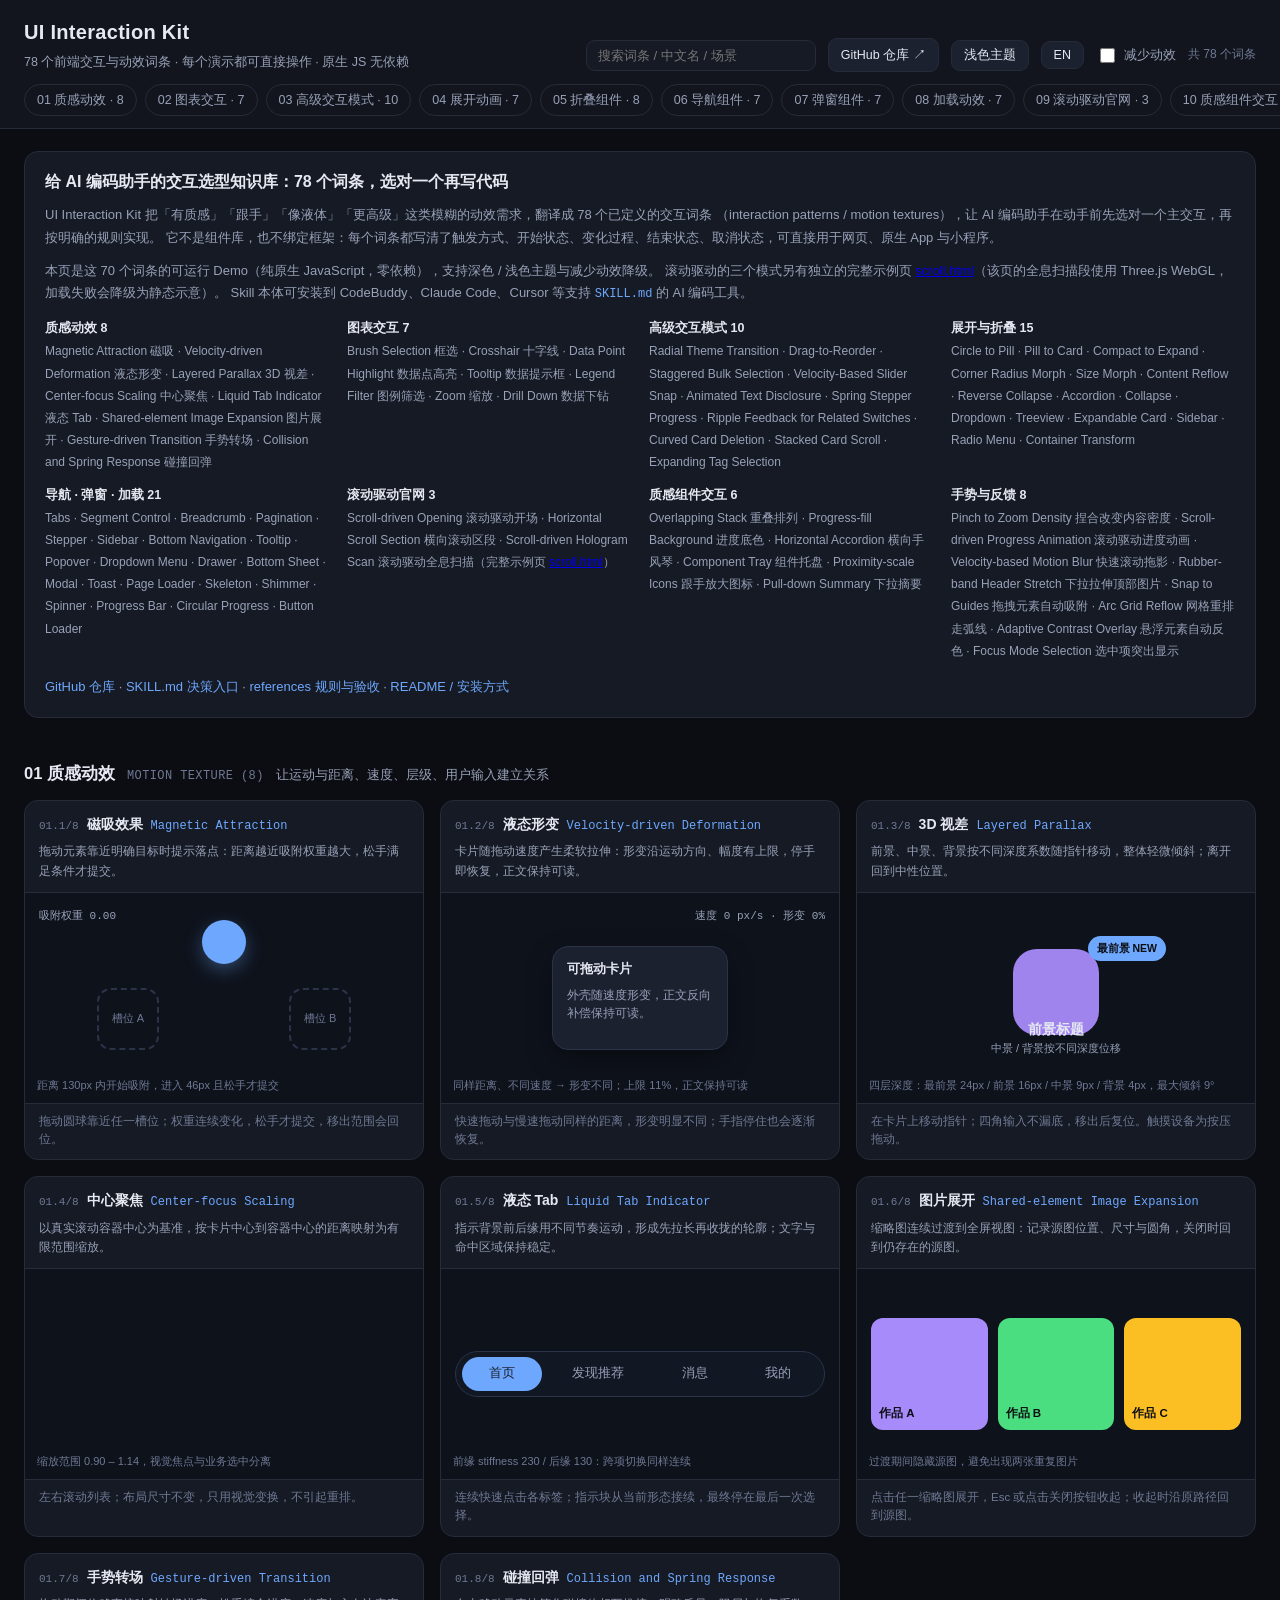
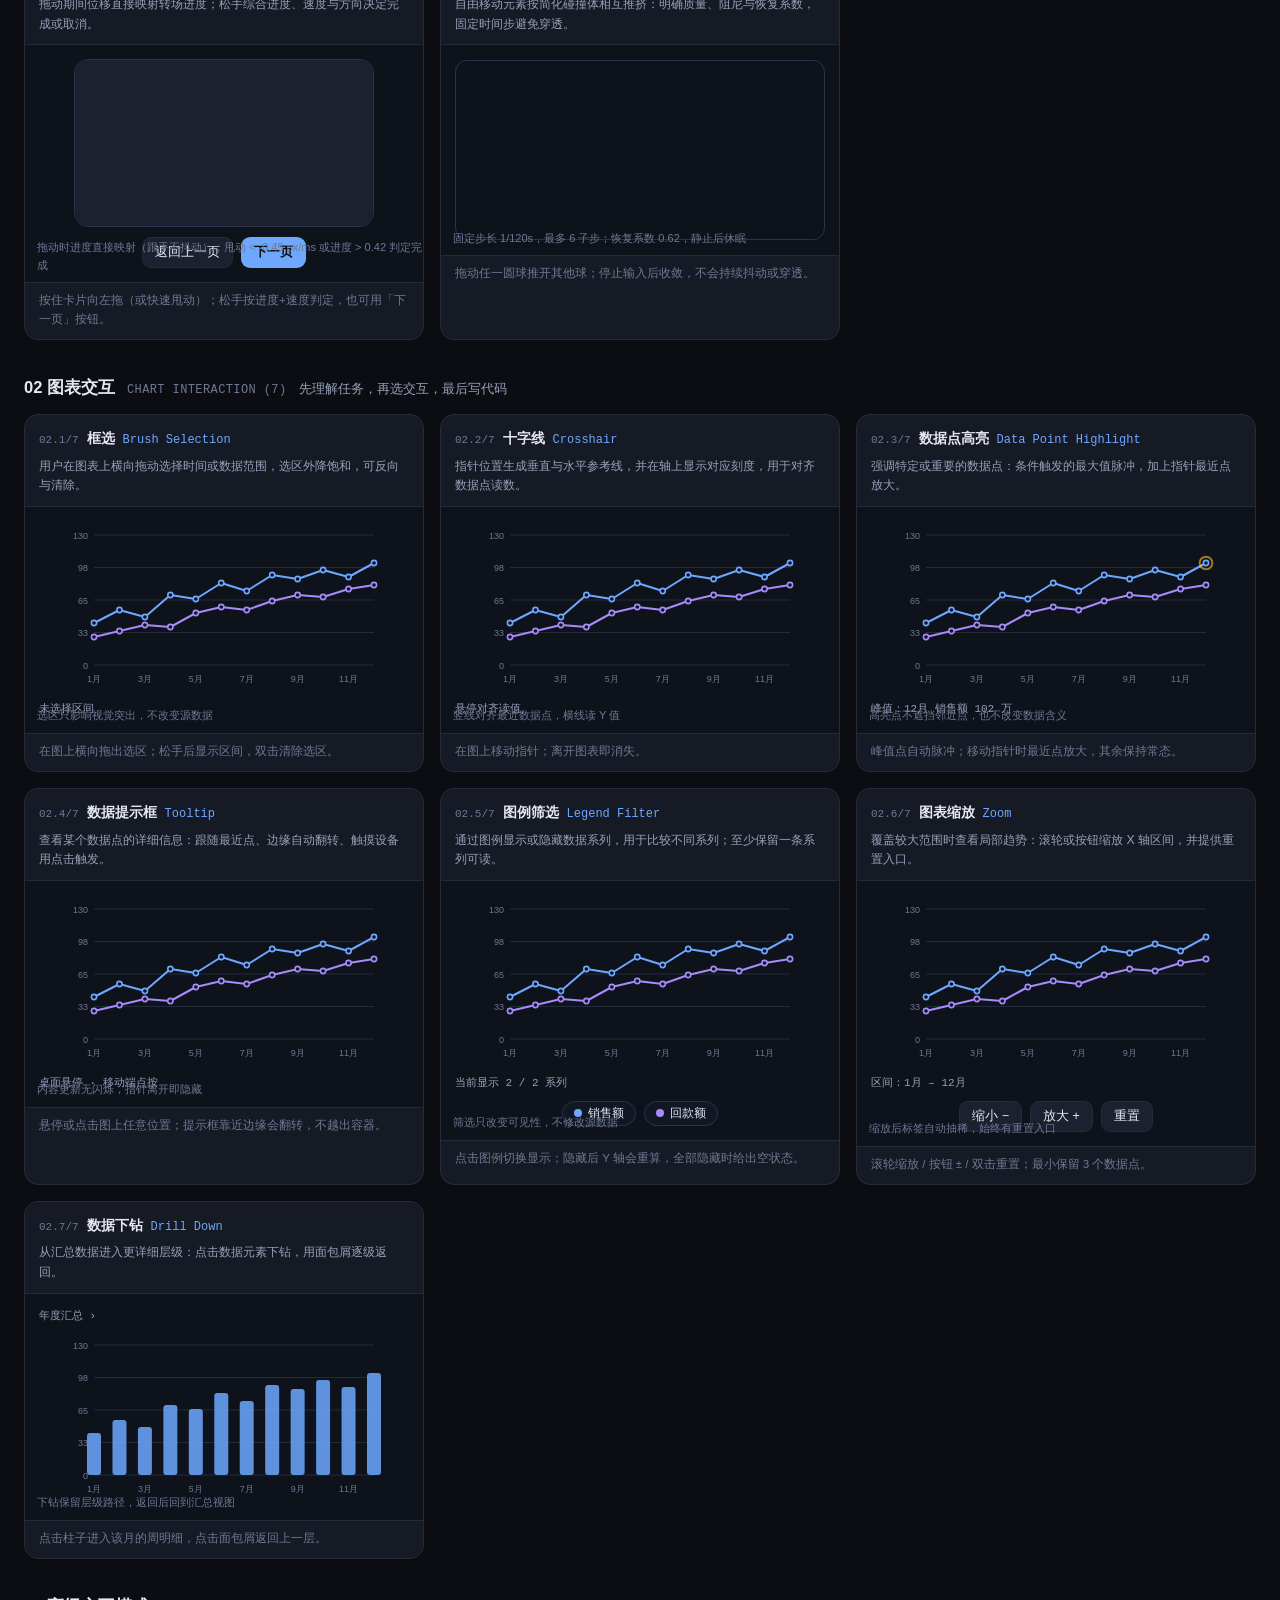
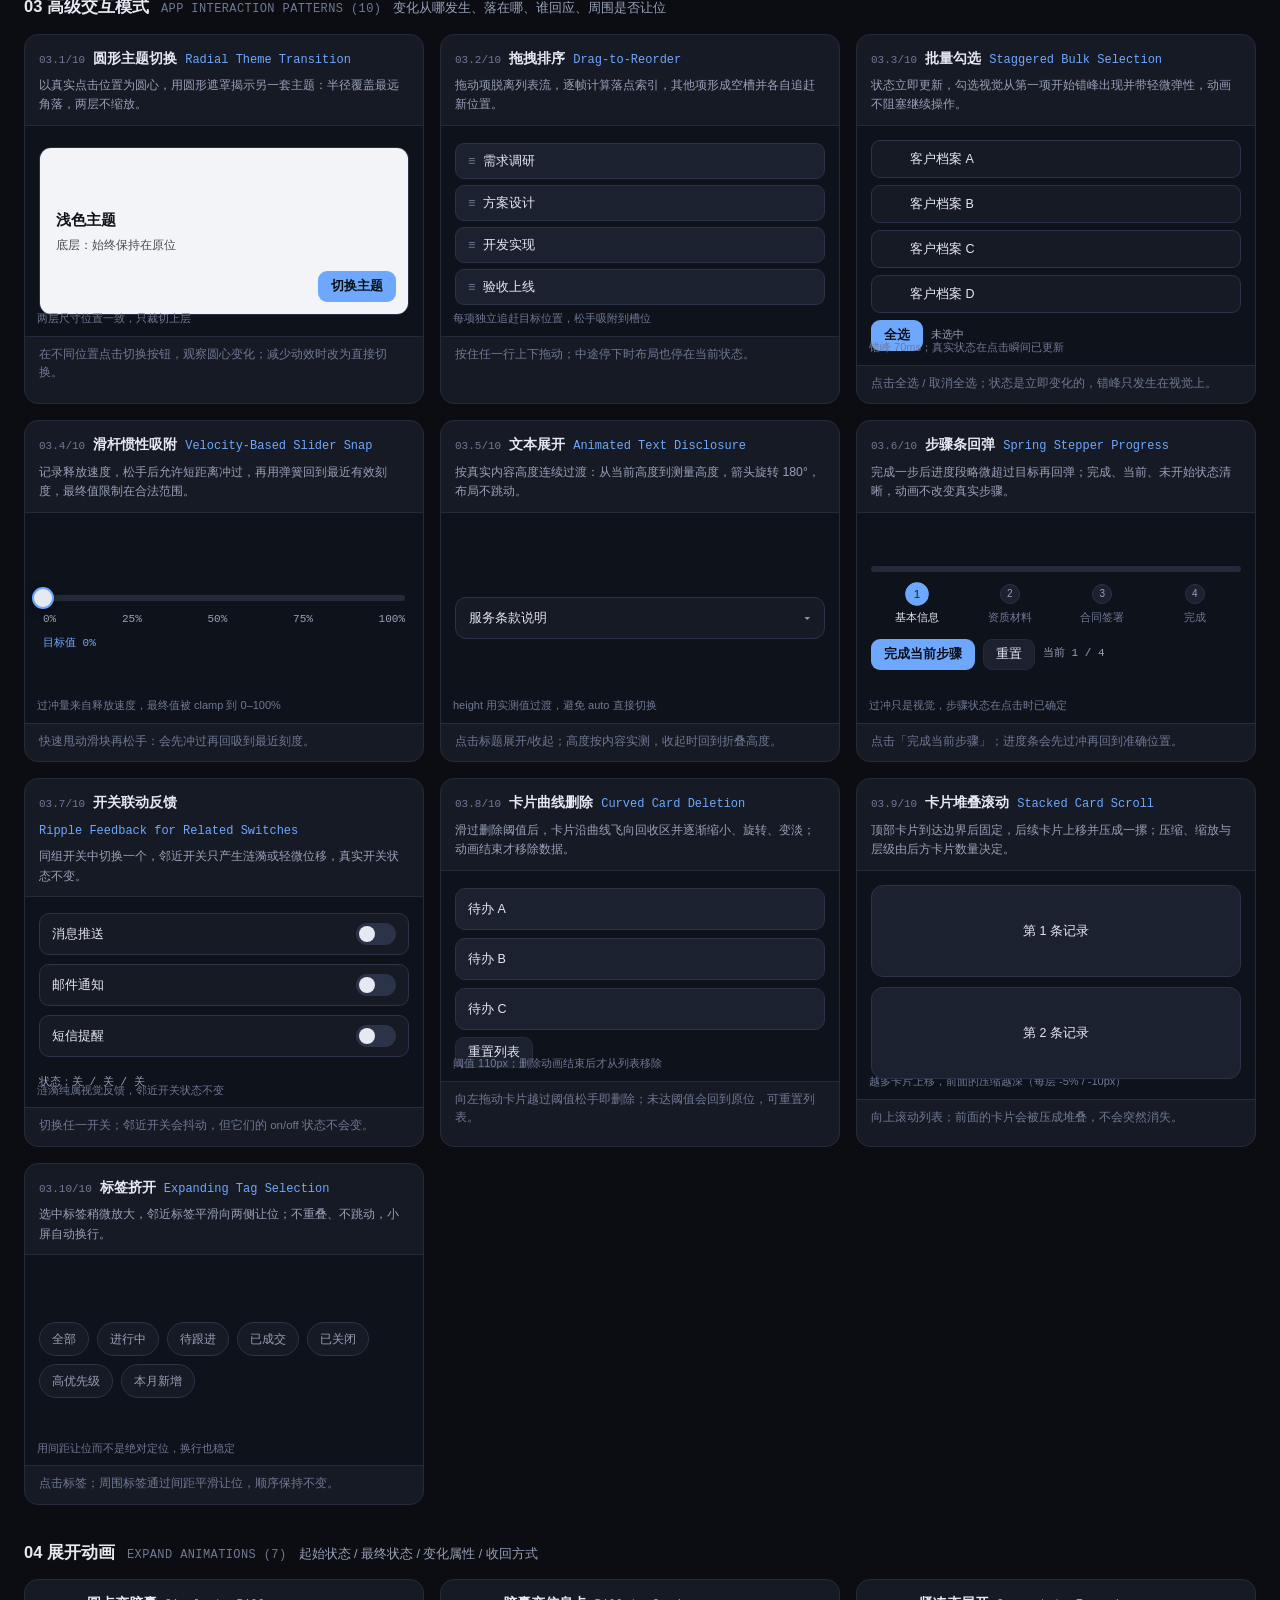
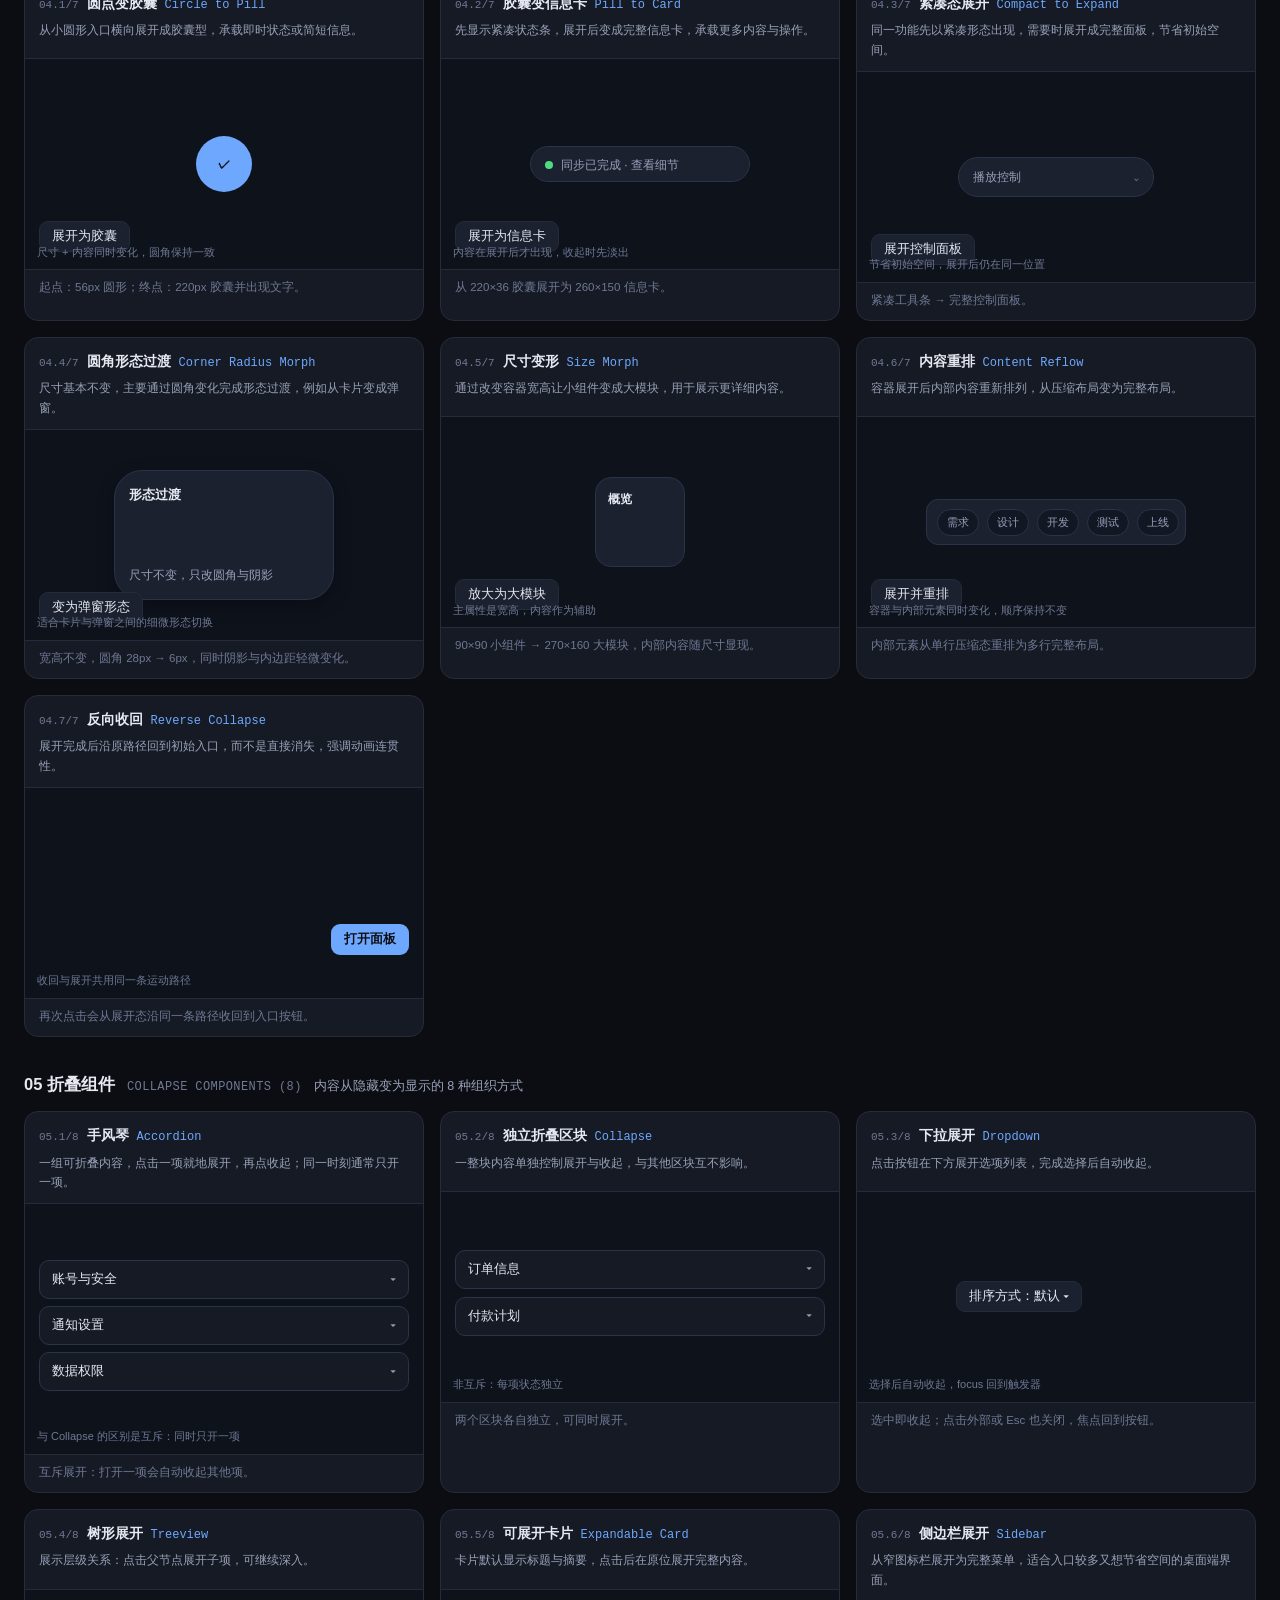
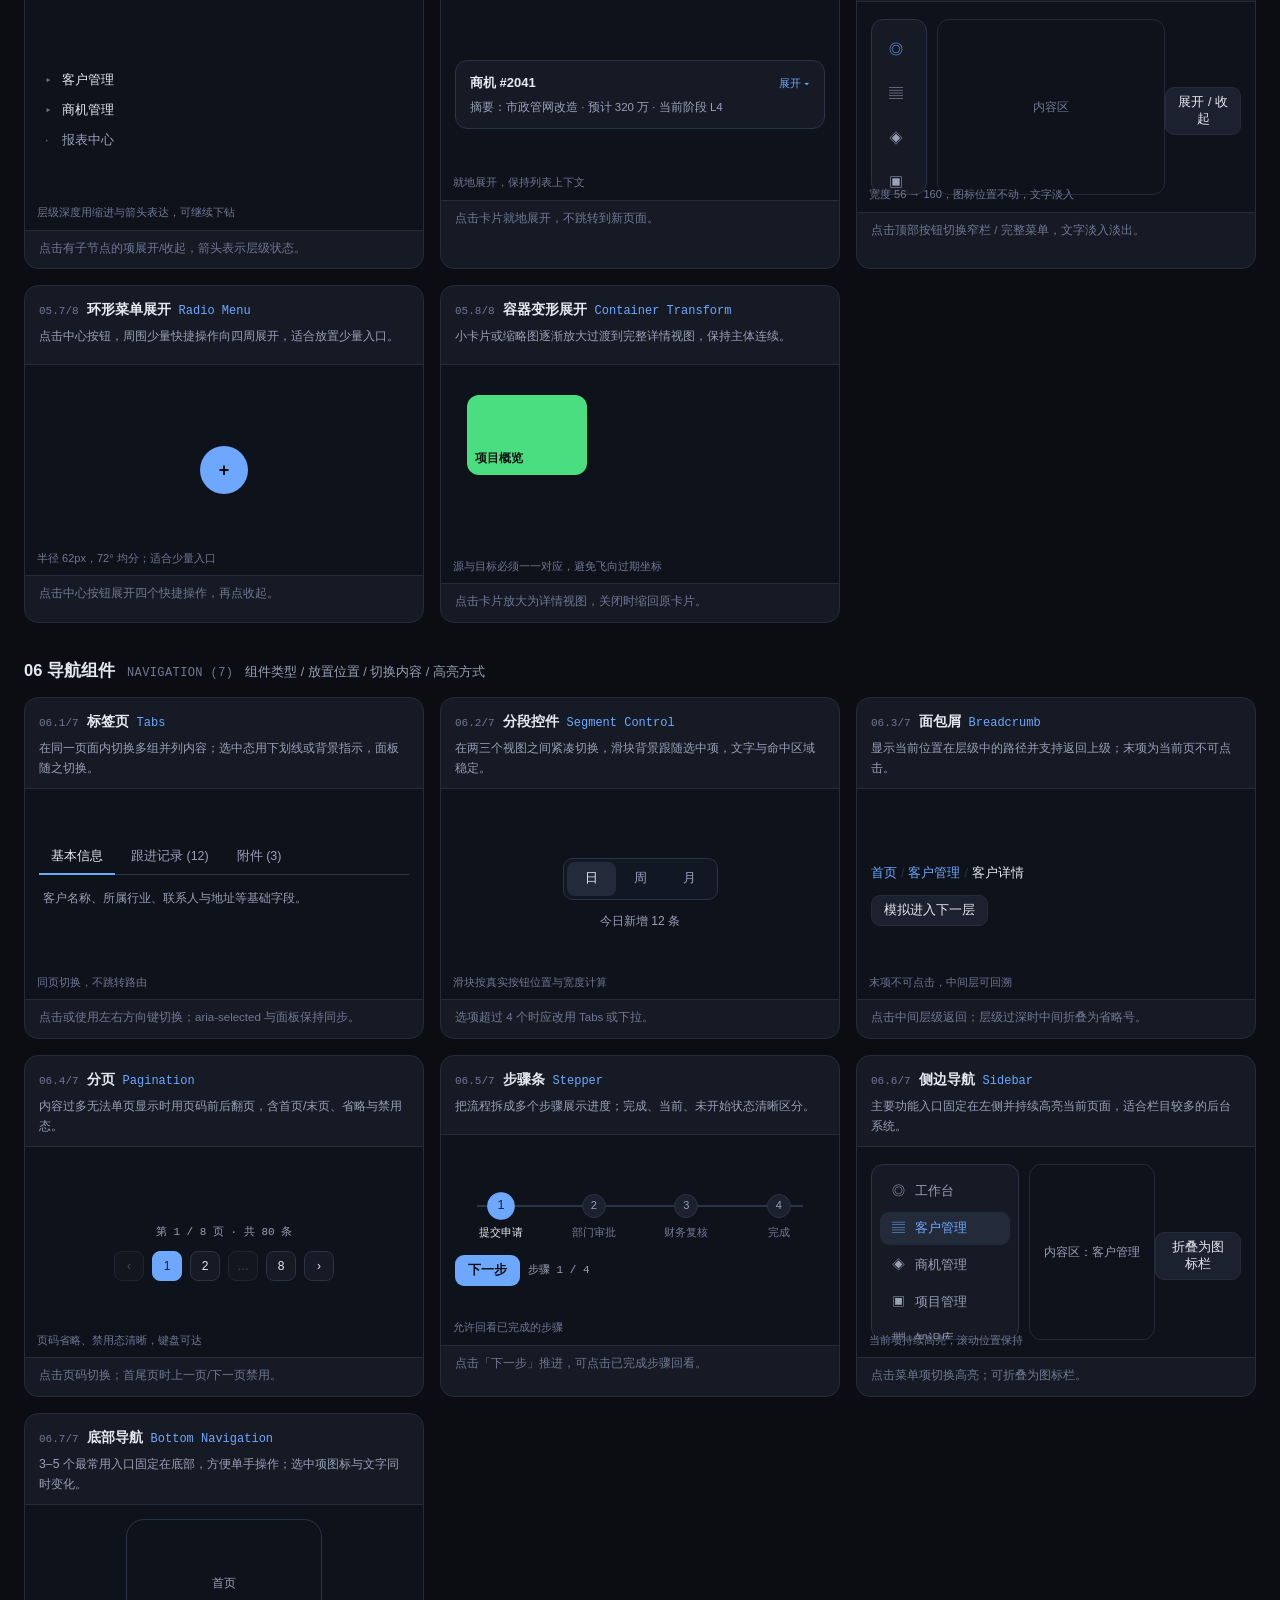
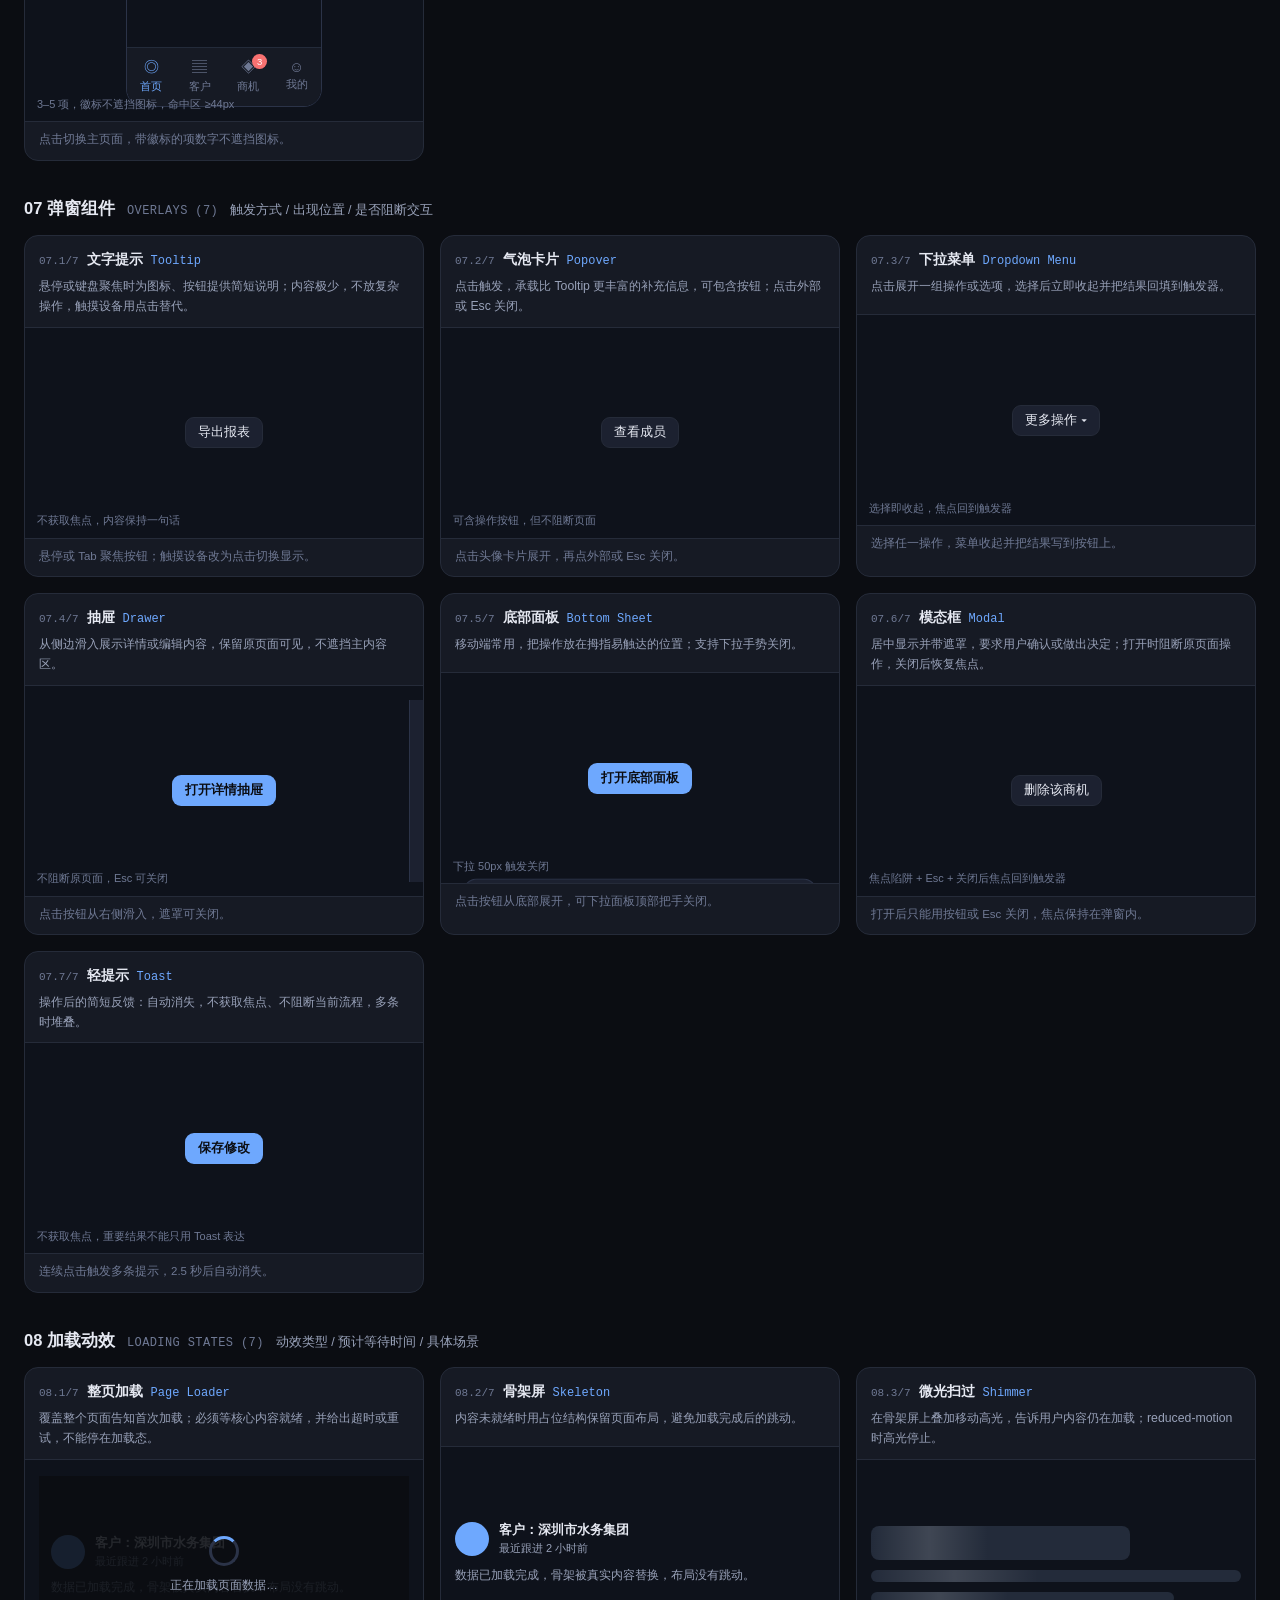
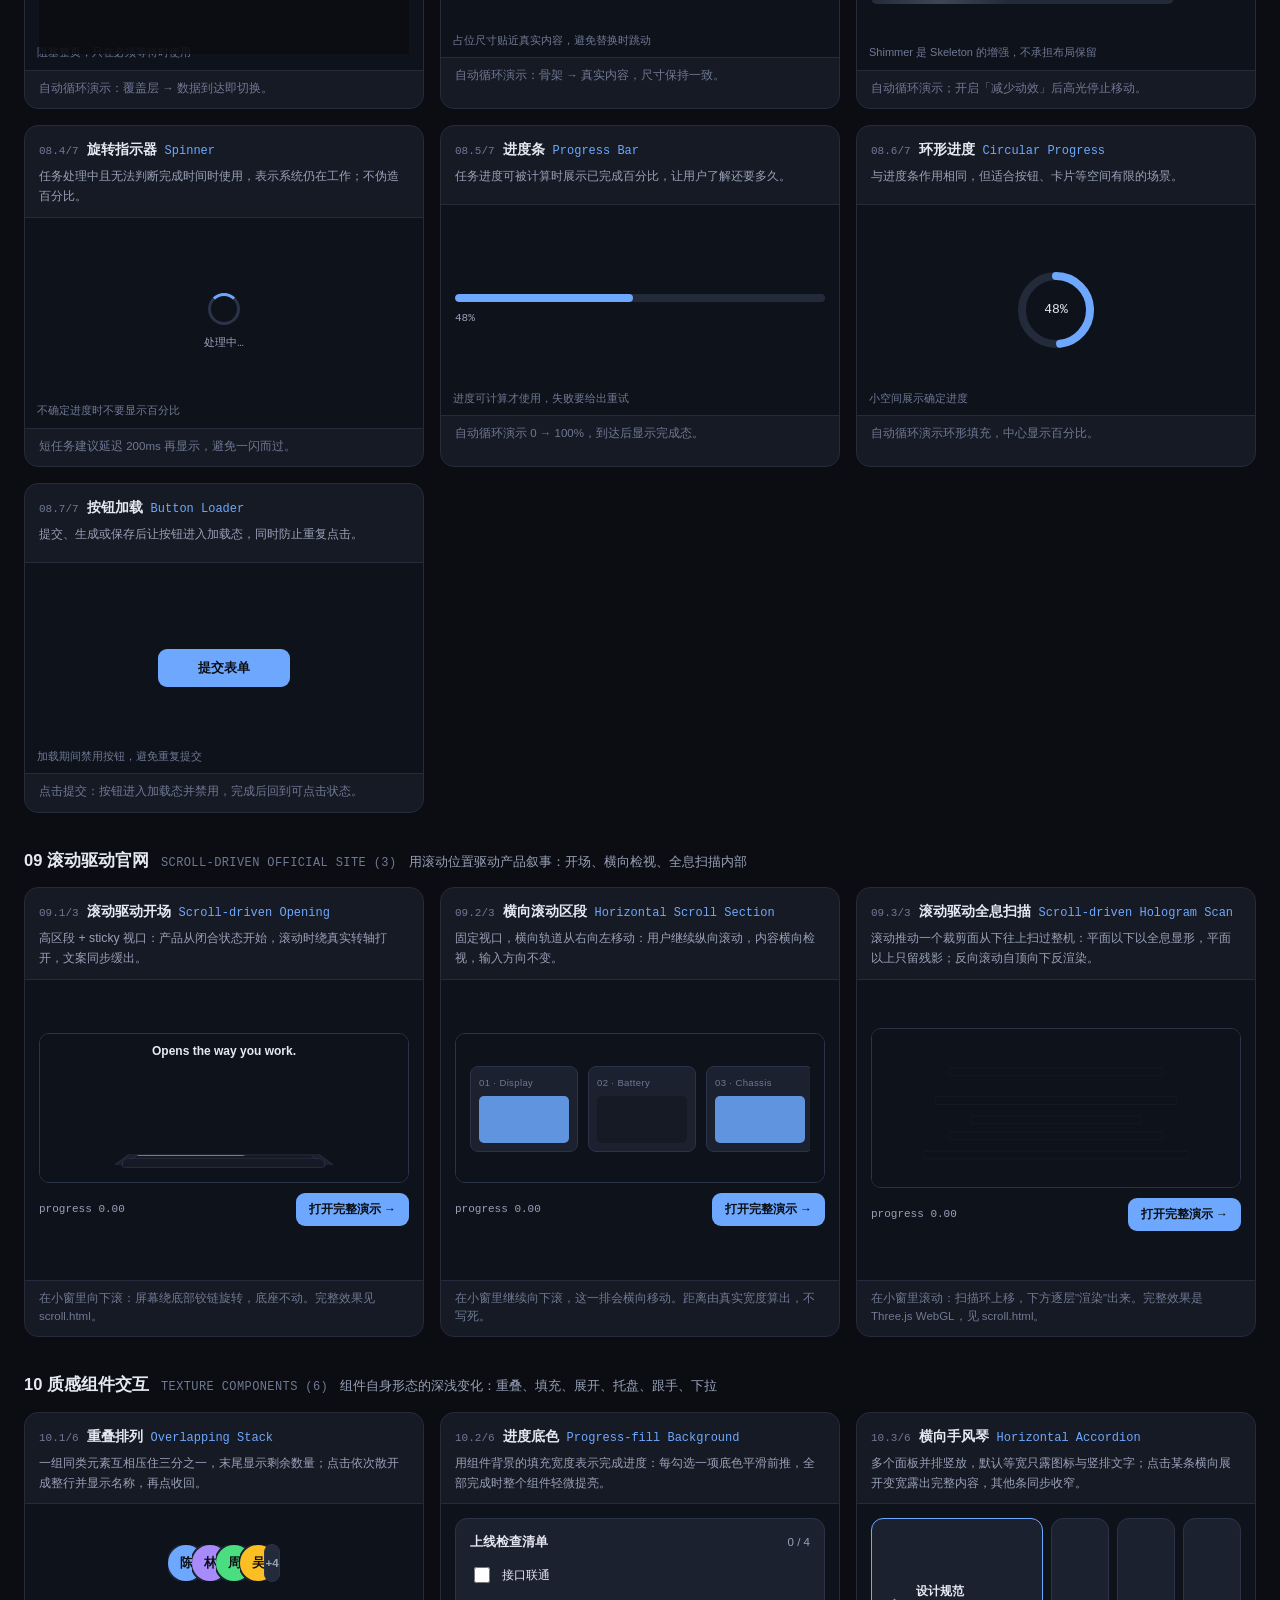
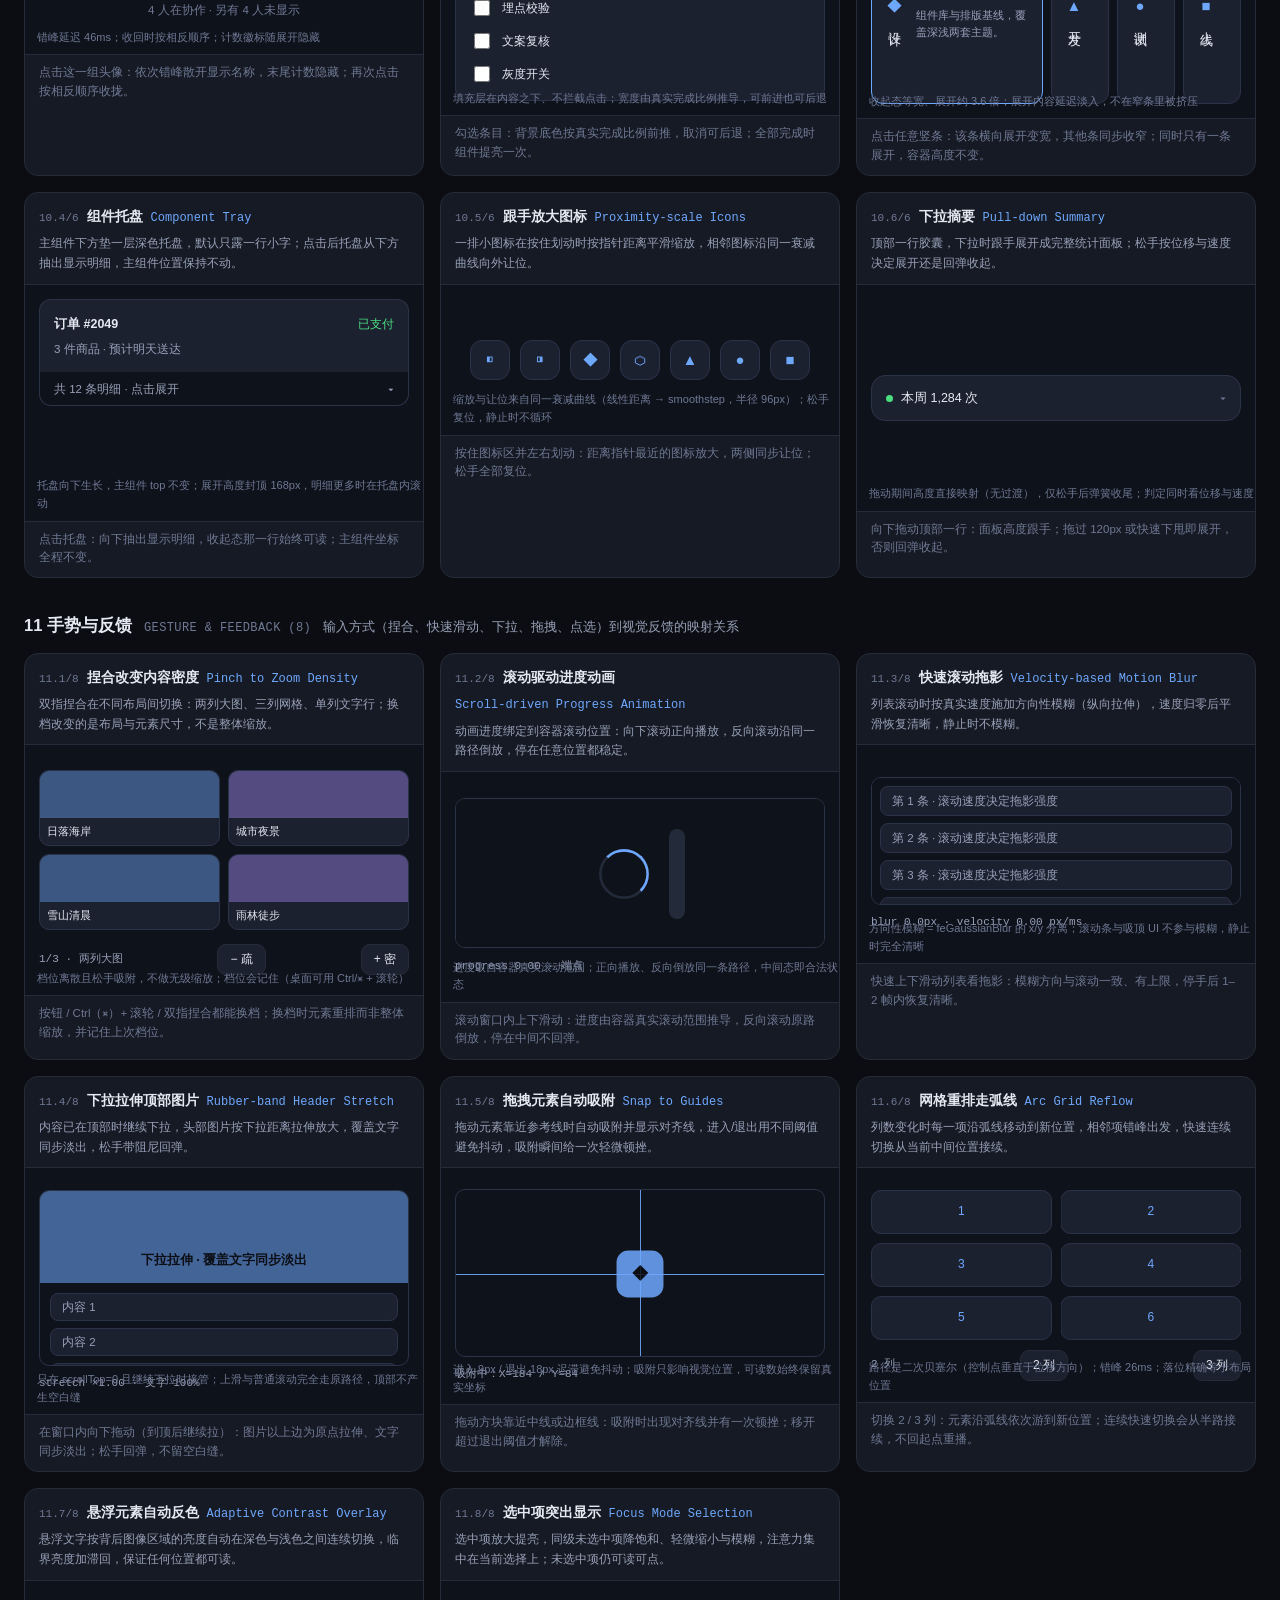
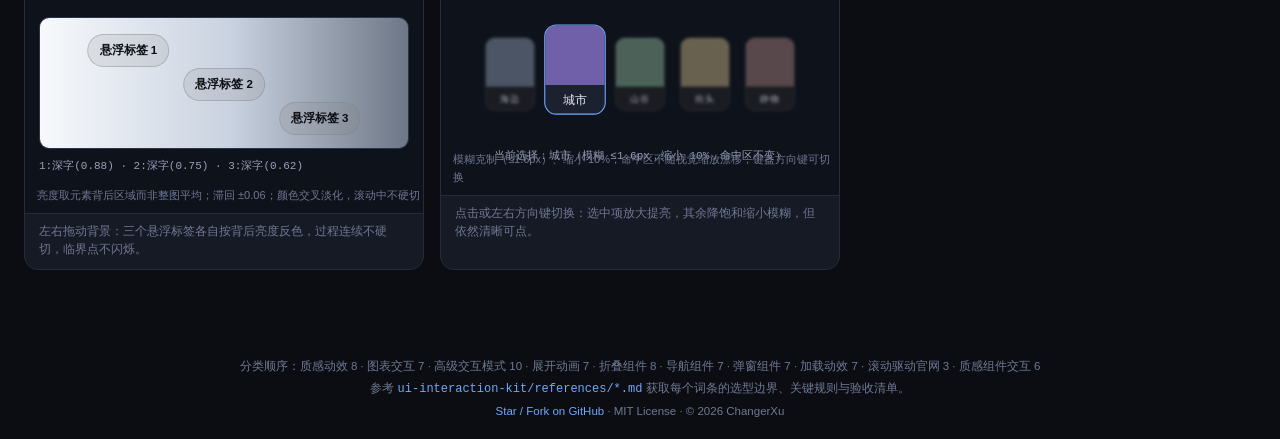
==== commit 94fad54f: "Add gesture & feedback: 8 input-driven patterns (78 entries total) - New reference: references/10-ge" ====
--- a/assets/showcase/index.html
+++ b/assets/showcase/index.html
@@ -3,8 +3,8 @@
 <head>
 <meta charset="UTF-8">
 <meta name="viewport" content="width=device-width, initial-scale=1">
-<title>UI Interaction Kit · 70 Front-end Interaction Patterns &amp; Motion Prompts for AI Coding Agents</title>
-<meta name="description" content="70 个前端交互与动效词条的可运行 Demo：磁吸 Magnetic Attraction、液态形变 Velocity-driven Deformation、3D 视差 Layered Parallax、液态 Tab Liquid Tab Indicator、手势转场 Gesture-driven Transition、重叠排列、进度底色、横向手风琴、组件托盘、下拉摘要、图表交互、加载动效……为 AI 编码助手（CodeBuddy / Claude Code / Cursor）提供交互选型规则与英文 Copyable prompt。">
+<title>UI Interaction Kit · 78 Front-end Interaction Patterns &amp; Motion Prompts for AI Coding Agents</title>
+<meta name="description" content="78 个前端交互与动效词条的可运行 Demo：磁吸 Magnetic Attraction、液态形变 Velocity-driven Deformation、3D 视差 Layered Parallax、液态 Tab Liquid Tab Indicator、手势转场 Gesture-driven Transition、重叠排列、进度底色、横向手风琴、组件托盘、下拉摘要、捏合改变内容密度、快速滚动拖影、下拉拉伸顶部图片、拖拽吸附参考线、网格弧线重排、悬浮元素自动反色、选中项焦点模式、图表交互、加载动效……为 AI 编码助手（CodeBuddy / Claude Code / Cursor）提供交互选型规则与英文 Copyable prompt。">
 <meta name="keywords" content="UI interaction, motion design, micro interaction, magnetic attraction, liquid tab, 3D parallax, gesture transition, chart interaction, loading skeleton, design system, prompt library, AI coding agent, CodeBuddy skill, Claude Code skill, Cursor, frontend animation, 前端交互, 动效, 交互选型">
 <meta name="author" content="ChangerXu">
 <link rel="canonical" href="https://alphaxe-hub.github.io/ui-interaction-kit/">
@@ -12,15 +12,15 @@
 
 <meta property="og:type" content="website">
 <meta property="og:site_name" content="UI Interaction Kit">
-<meta property="og:title" content="UI Interaction Kit · 70 Front-end Interaction Patterns">
-<meta property="og:description" content="给 AI 编码助手的交互选型知识库：70 个词条、可运行 Demo、英文 Copyable prompt。">
+<meta property="og:title" content="UI Interaction Kit · 78 Front-end Interaction Patterns">
+<meta property="og:description" content="给 AI 编码助手的交互选型知识库：78 个词条、可运行 Demo、英文 Copyable prompt。">
 <meta property="og:url" content="https://alphaxe-hub.github.io/ui-interaction-kit/">
 <meta property="og:image" content="https://raw.githubusercontent.com/AlphaXe-Hub/ui-interaction-kit/main/docs/demo-overview.png">
 <meta property="og:locale" content="zh_CN">
 <meta property="og:locale:alternate" content="en_US">
 <meta name="twitter:card" content="summary_large_image">
-<meta name="twitter:title" content="UI Interaction Kit · 70 Front-end Interaction Patterns">
-<meta name="twitter:description" content="A selection-and-implementation knowledge base for front-end interactions: 70 entries, runnable demo, English copyable prompts.">
+<meta name="twitter:title" content="UI Interaction Kit · 78 Front-end Interaction Patterns">
+<meta name="twitter:description" content="A selection-and-implementation knowledge base for front-end interactions: 78 entries, runnable demo, English copyable prompts.">
 <meta name="twitter:image" content="https://raw.githubusercontent.com/AlphaXe-Hub/ui-interaction-kit/main/docs/demo-overview.png">
 
 <link rel="stylesheet" href="styles.css">
@@ -31,7 +31,7 @@
   "@type": "SoftwareSourceCode",
   "name": "UI Interaction Kit",
   "alternateName": "ui-interaction-kit",
-  "description": "A selection-and-implementation knowledge base for front-end interactions: 70 interaction and motion patterns with copyable prompts and a runnable demo, built for AI coding agents.",
+  "description": "A selection-and-implementation knowledge base for front-end interactions: 78 interaction and motion patterns with copyable prompts and a runnable demo, built for AI coding agents.",
   "codeRepository": "https://github.com/AlphaXe-Hub/ui-interaction-kit",
   "url": "https://alphaxe-hub.github.io/ui-interaction-kit/",
   "programmingLanguage": "JavaScript",
@@ -65,9 +65,9 @@
 </header>
 
 <section class="intro i-zh">
-  <h2>给 AI 编码助手的交互选型知识库：70 个词条，选对一个再写代码</h2>
+  <h2>给 AI 编码助手的交互选型知识库：78 个词条，选对一个再写代码</h2>
   <p>
-    UI Interaction Kit 把「有质感」「跟手」「像液体」「更高级」这类模糊的动效需求，翻译成 70 个已定义的交互词条
+    UI Interaction Kit 把「有质感」「跟手」「像液体」「更高级」这类模糊的动效需求，翻译成 78 个已定义的交互词条
     （interaction patterns / motion textures），让 AI 编码助手在动手前先选对一个主交互，再按明确的规则实现。
     它不是组件库，也不绑定框架：每个词条都写清了触发方式、开始状态、变化过程、结束状态、取消状态，可直接用于网页、原生 App 与小程序。
   </p>
@@ -84,6 +84,7 @@
     <div><strong>导航 · 弹窗 · 加载 21</strong><br>Tabs · Segment Control · Breadcrumb · Pagination · Stepper · Sidebar · Bottom Navigation · Tooltip · Popover · Dropdown Menu · Drawer · Bottom Sheet · Modal · Toast · Page Loader · Skeleton · Shimmer · Spinner · Progress Bar · Circular Progress · Button Loader</div>
     <div><strong>滚动驱动官网 3</strong><br>Scroll-driven Opening 滚动驱动开场 · Horizontal Scroll Section 横向滚动区段 · Scroll-driven Hologram Scan 滚动驱动全息扫描（完整示例页 <a href="./scroll.html">scroll.html</a>）</div>
     <div><strong>质感组件交互 6</strong><br>Overlapping Stack 重叠排列 · Progress-fill Background 进度底色 · Horizontal Accordion 横向手风琴 · Component Tray 组件托盘 · Proximity-scale Icons 跟手放大图标 · Pull-down Summary 下拉摘要</div>
+    <div><strong>手势与反馈 8</strong><br>Pinch to Zoom Density 捏合改变内容密度 · Scroll-driven Progress Animation 滚动驱动进度动画 · Velocity-based Motion Blur 快速滚动拖影 · Rubber-band Header Stretch 下拉拉伸顶部图片 · Snap to Guides 拖拽元素自动吸附 · Arc Grid Reflow 网格重排走弧线 · Adaptive Contrast Overlay 悬浮元素自动反色 · Focus Mode Selection 选中项突出显示</div>
   </div>
   <p class="intro-links">
     <a href="https://github.com/AlphaXe-Hub/ui-interaction-kit" target="_blank" rel="noopener">GitHub 仓库</a> ·
@@ -94,16 +95,16 @@
 </section>
 
 <section class="intro i-en">
-  <h2>UI Interaction Kit: 70 front-end interaction patterns — pick the right one before writing code</h2>
+  <h2>UI Interaction Kit: 78 front-end interaction patterns — pick the right one before writing code</h2>
   <p>
     UI Interaction Kit turns vague motion requests — "make it feel snappier", "follow my finger", "like liquid" —
-    into 70 well-defined interaction patterns (motion textures, chart interactions, app patterns, overlays, loading states, scroll-driven scenes),
+    into 78 well-defined interaction patterns (motion textures, chart interactions, app patterns, overlays, loading states, scroll-driven scenes, texture components, gesture feedback),
     so an AI coding assistant chooses one primary interaction before touching the code. It is not a component library
     and it is framework-agnostic: every entry documents its trigger, start state, motion, end state and cancel state,
     and applies to the web, native apps and mini programs alike.
   </p>
   <p>
-    This page is the runnable demo for all 70 entries (vanilla JavaScript, zero dependencies) with dark / light themes
+    This page is the runnable demo for all 78 entries (vanilla JavaScript, zero dependencies) with dark / light themes
     and a reduced-motion fallback. The Skill itself installs into CodeBuddy, Claude Code, Cursor and any other AI coding
     tool that supports <code>SKILL.md</code>. The three scroll-driven patterns have their own full-length example page,
     <a href="./scroll.html">scroll.html</a> (its hologram-scan section uses Three.js WebGL and falls back to a static
@@ -117,6 +118,7 @@
     <div><strong>Navigation · Overlays · Loading (21)</strong><br>Tabs · Segment Control · Breadcrumb · Pagination · Stepper · Sidebar · Bottom Navigation · Tooltip · Popover · Dropdown Menu · Drawer · Bottom Sheet · Modal · Toast · Page Loader · Skeleton · Shimmer · Spinner · Progress Bar · Circular Progress · Button Loader</div>
     <div><strong>Scroll-Driven Official Site (3)</strong><br>Scroll-driven Opening · Horizontal Scroll Section · Scroll-driven Hologram Scan — full example in <a href="./scroll.html">scroll.html</a></div>
     <div><strong>Texture Components (6)</strong><br>Overlapping Stack · Progress-fill Background · Horizontal Accordion · Component Tray · Proximity-scale Icons · Pull-down Summary</div>
+    <div><strong>Gesture &amp; Feedback (8)</strong><br>Pinch to Zoom Density · Scroll-driven Progress Animation · Velocity-based Motion Blur · Rubber-band Header Stretch · Snap to Guides · Arc Grid Reflow · Adaptive Contrast Overlay · Focus Mode Selection</div>
   </div>
   <p class="intro-links">
     <a href="https://github.com/AlphaXe-Hub/ui-interaction-kit" target="_blank" rel="noopener">GitHub repository</a> ·
@@ -135,7 +137,7 @@
     <br><a href="https://github.com/AlphaXe-Hub/ui-interaction-kit" target="_blank" rel="noopener">Star / Fork on GitHub</a> · MIT License · © 2026 ChangerXu
   </div>
   <div class="i-en">
-    Sections: Motion Texture 8 · Chart Interaction 7 · App Patterns 10 · Expand Animations 7 · Collapse Components 8 · Navigation 7 · Overlays 7 · Loading States 7 · Scroll-Driven Site 3 · Texture Components 6
+    Sections: Motion Texture 8 · Chart Interaction 7 · App Patterns 10 · Expand Animations 7 · Collapse Components 8 · Navigation 7 · Overlays 7 · Loading States 7 · Scroll-Driven Site 3 · Texture Components 6 · Gesture &amp; Feedback 8
     <br>See <code>ui-interaction-kit/references/*.md</code> for selection boundaries, key rules and acceptance checks.
     <br><a href="https://github.com/AlphaXe-Hub/ui-interaction-kit" target="_blank" rel="noopener">Star / Fork on GitHub</a> · MIT License · © 2026 ChangerXu
   </div>
@@ -151,5 +153,6 @@
 <script src="demos/08-loading.js"></script>
 <script src="demos/09-scroll.js"></script>
 <script src="demos/10-texture.js"></script>
+<script src="demos/11-gesture.js"></script>
 </body>
 </html>
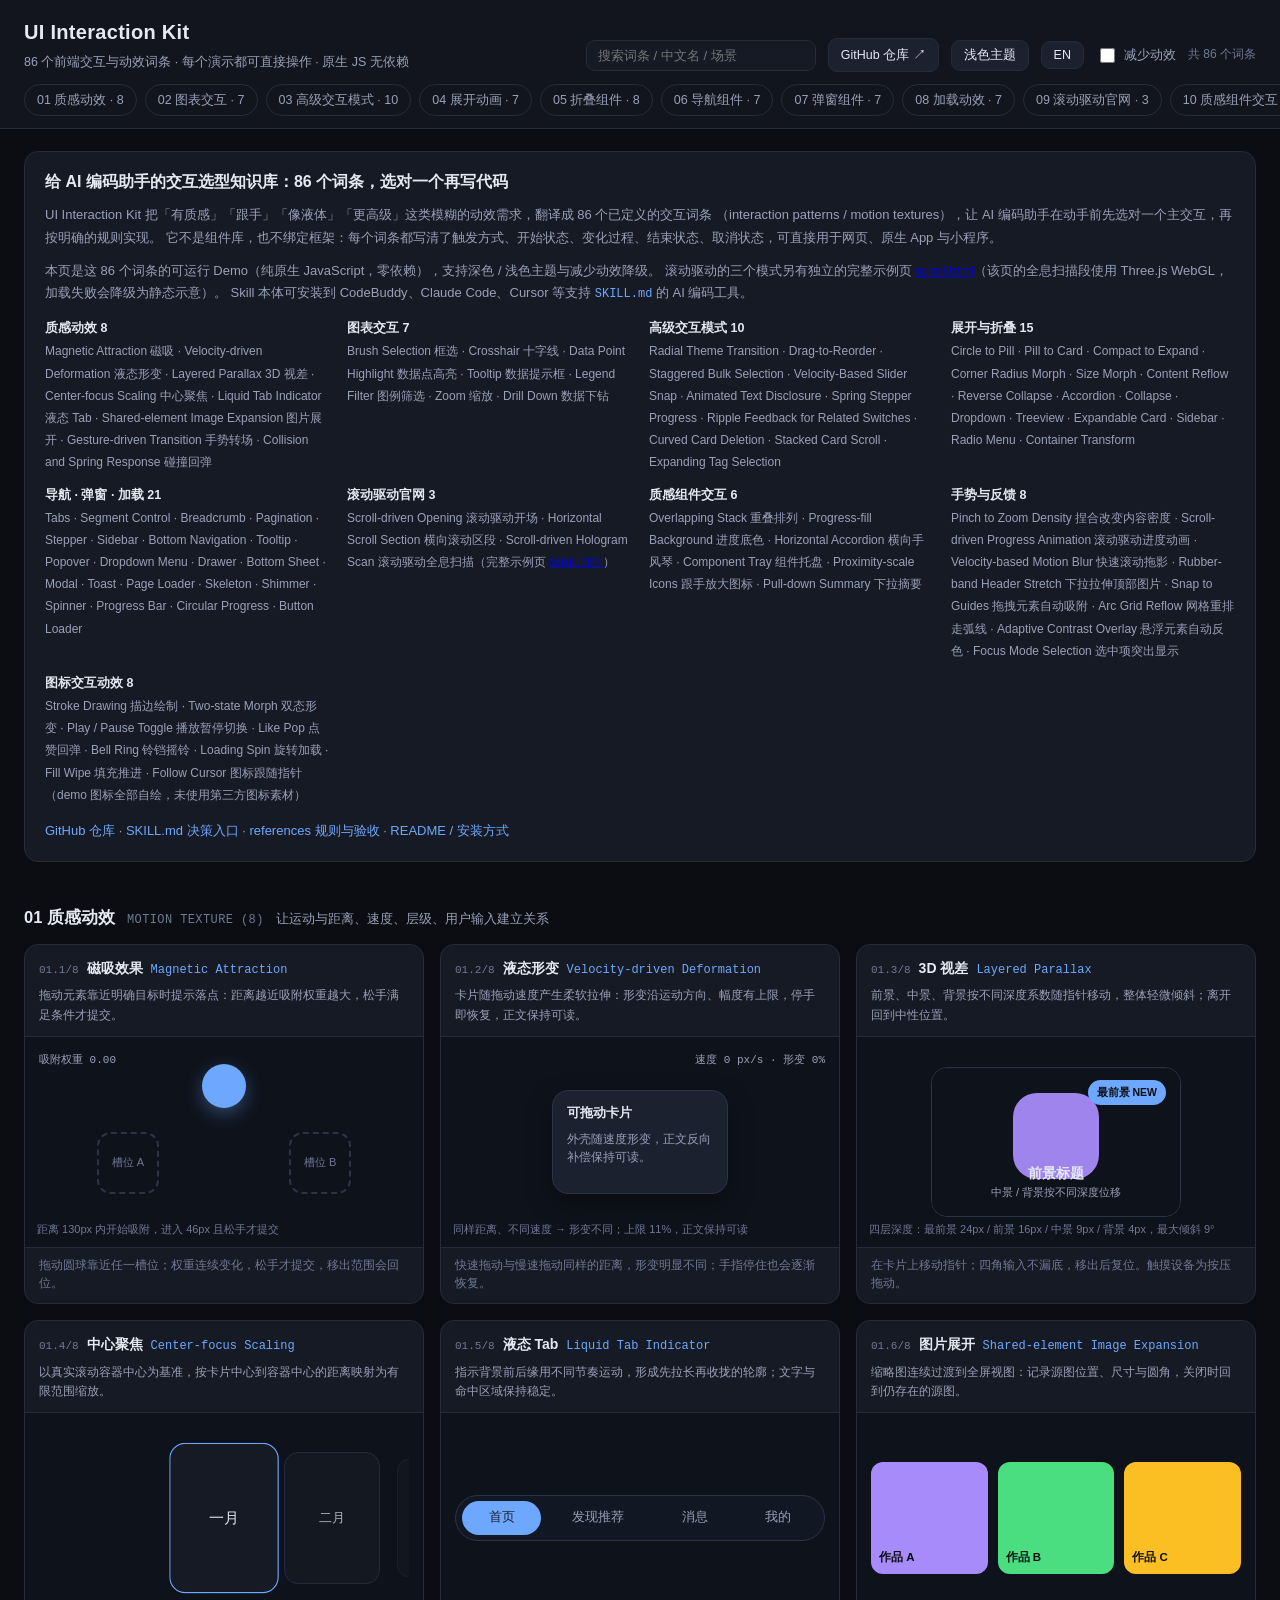
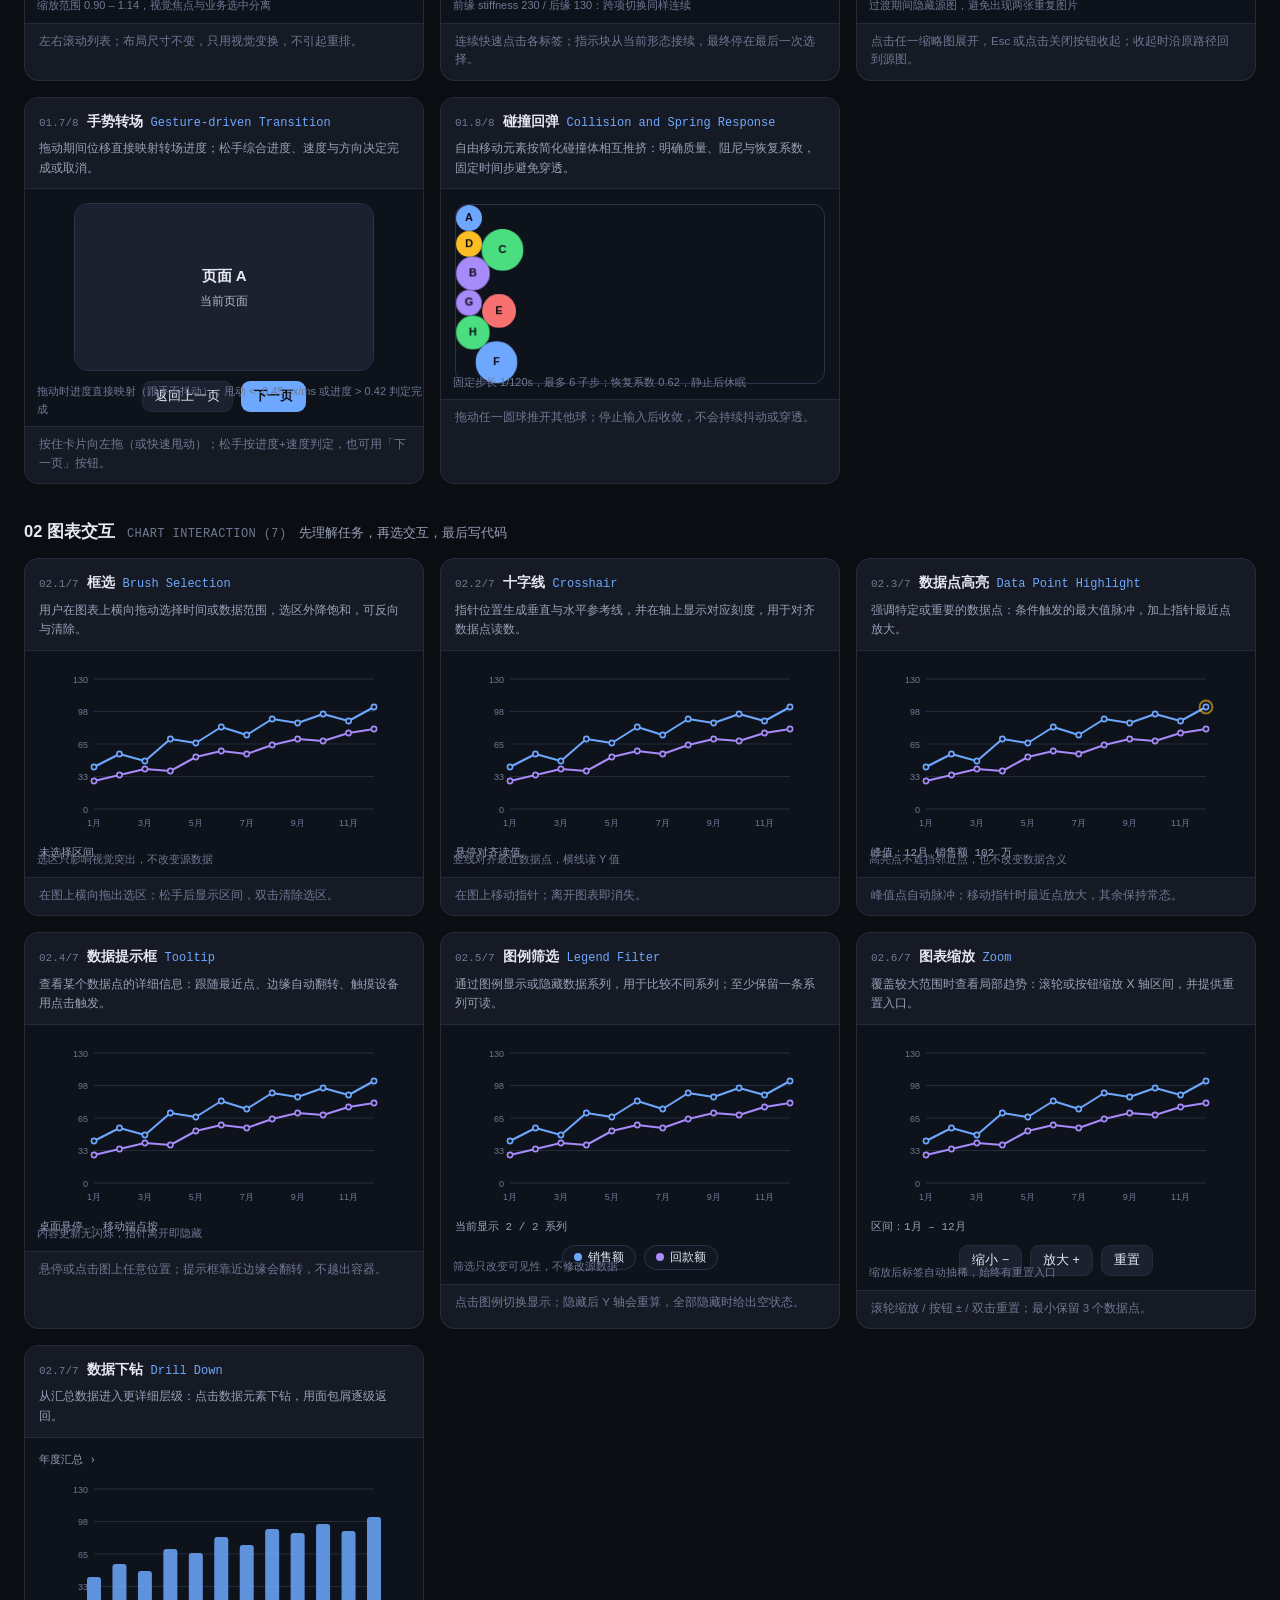
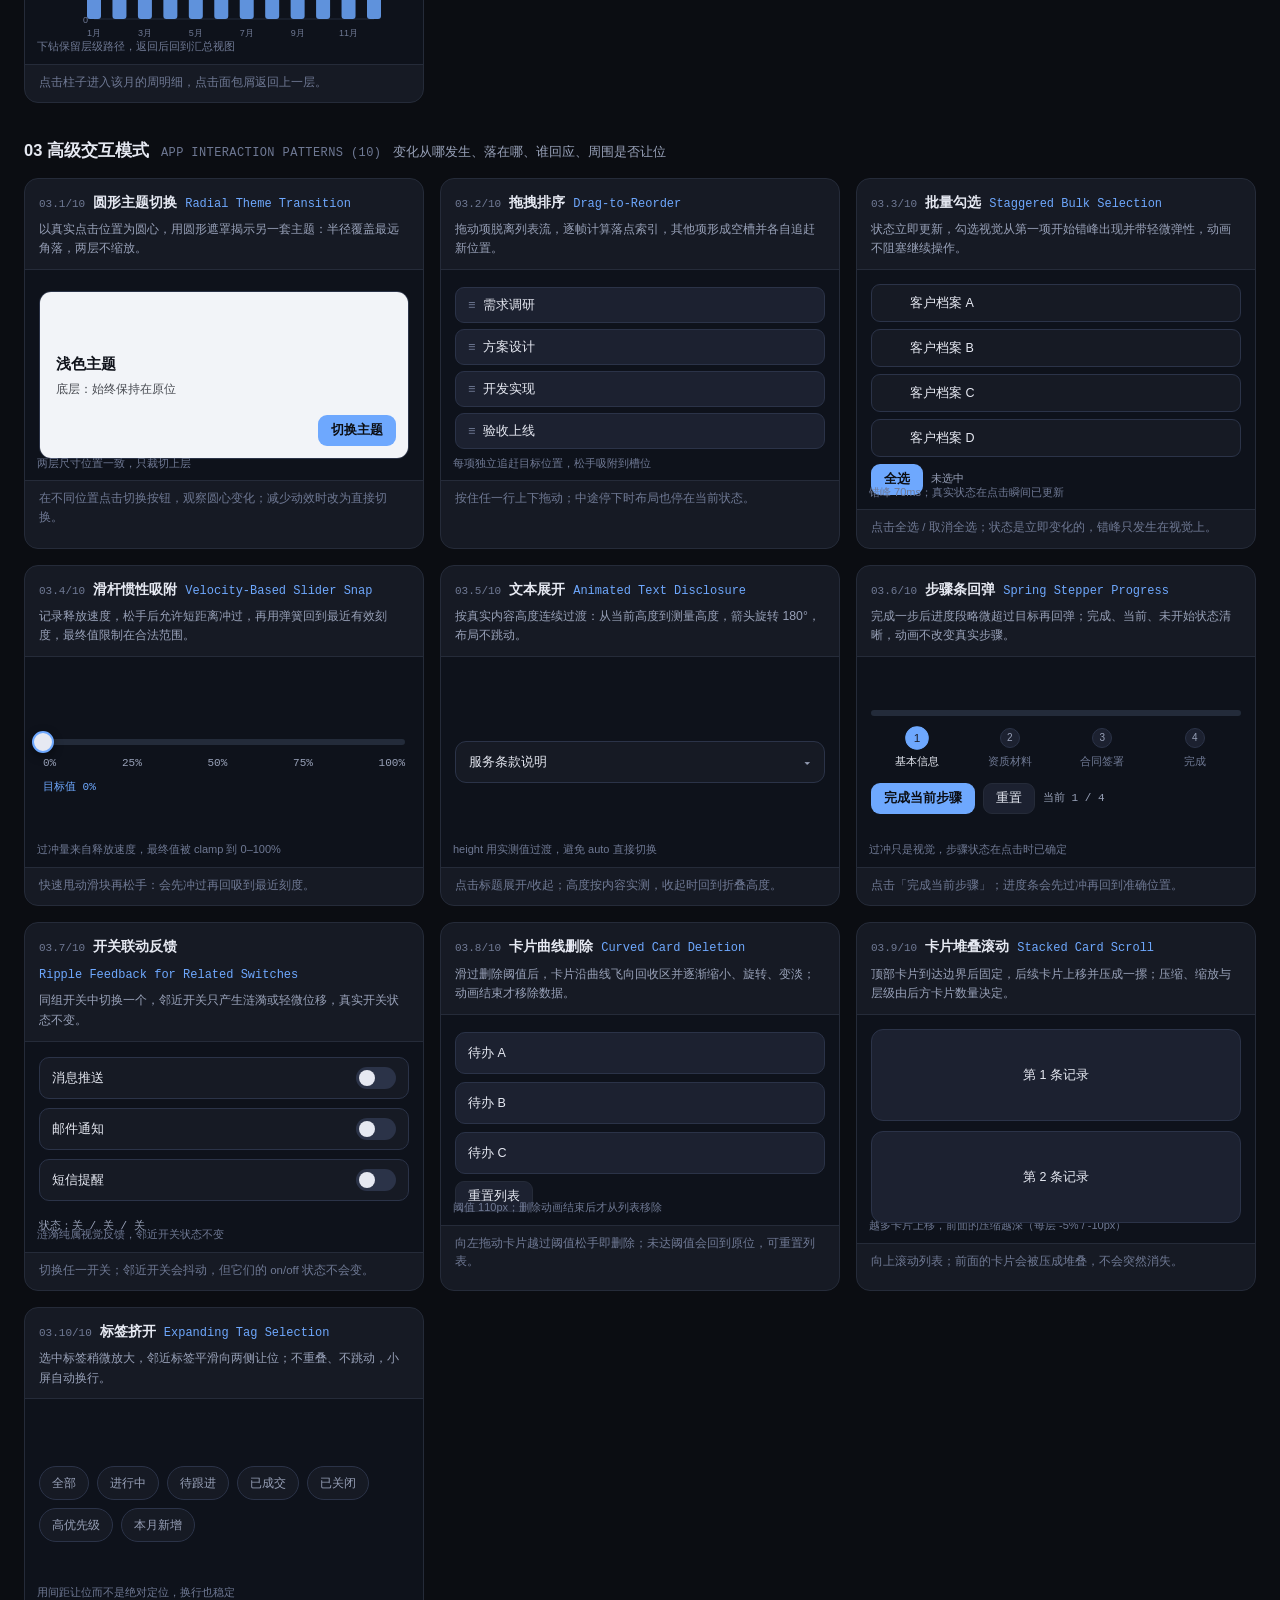
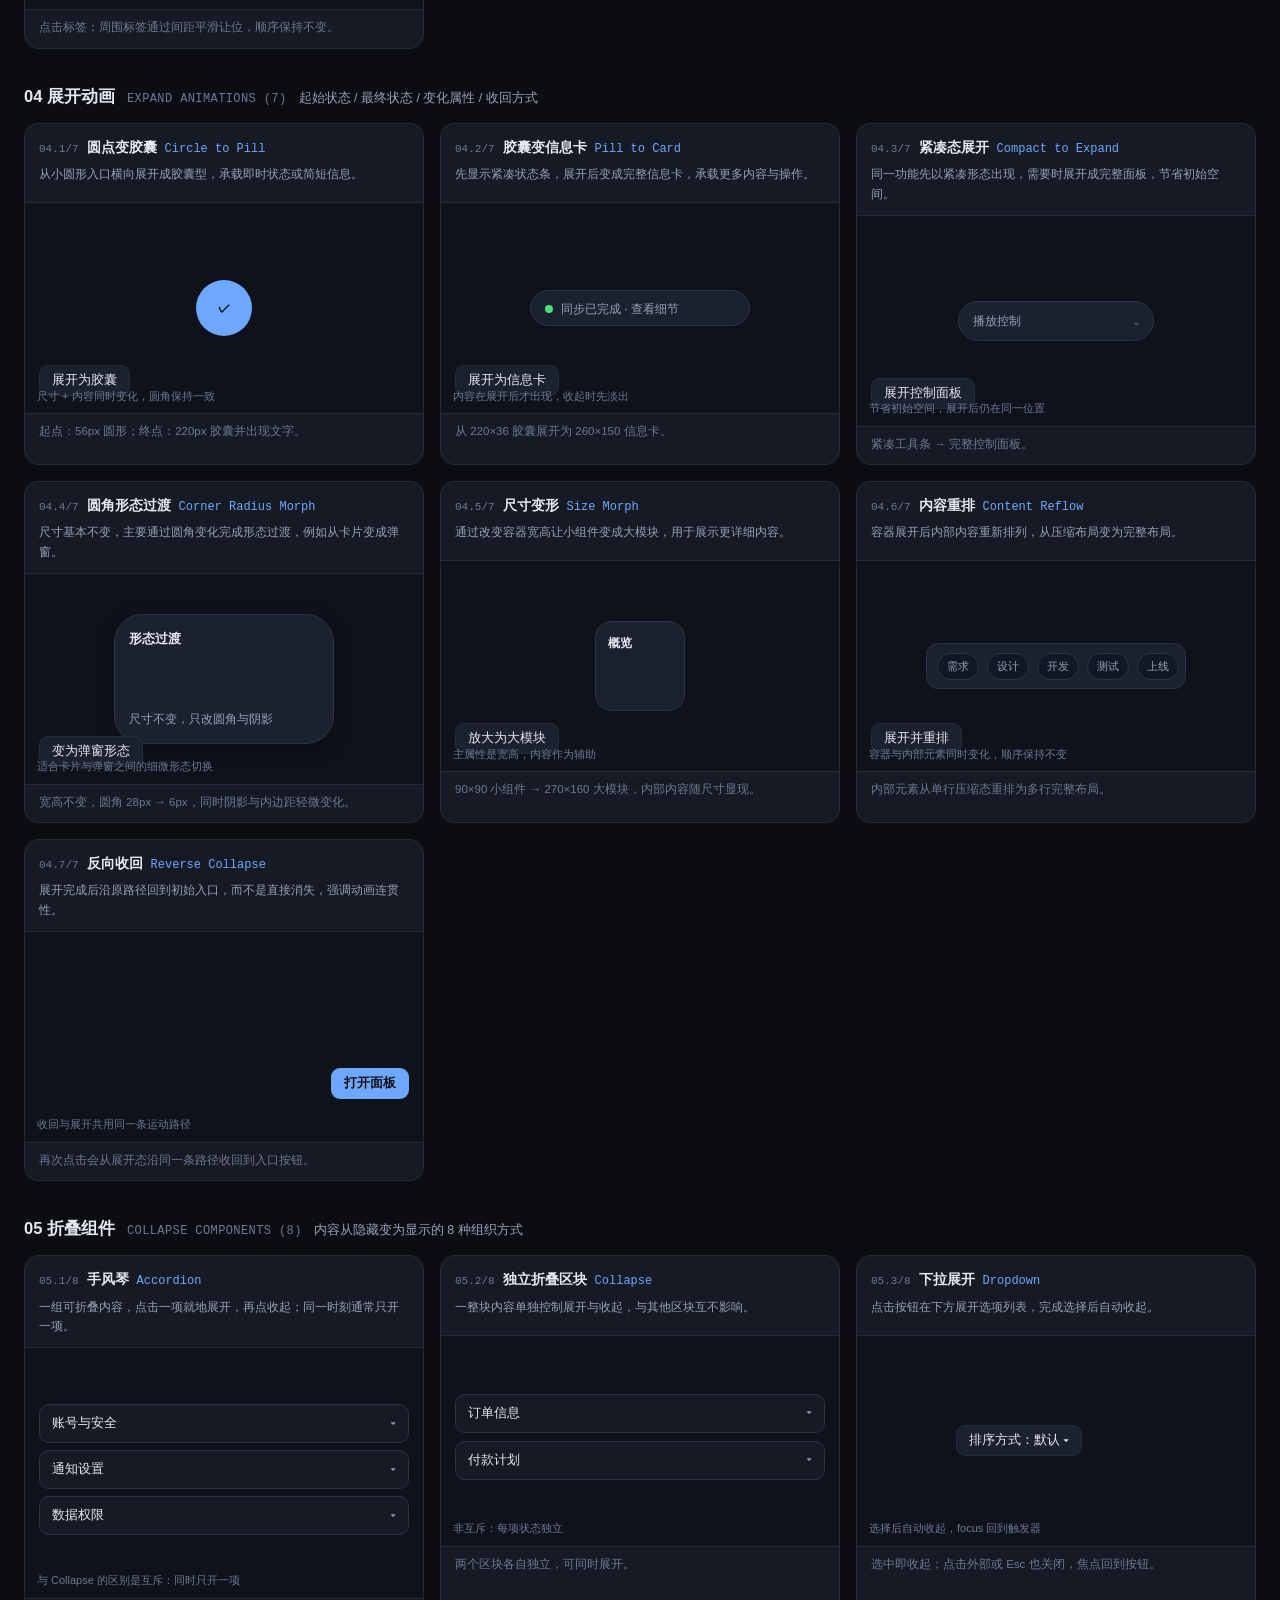
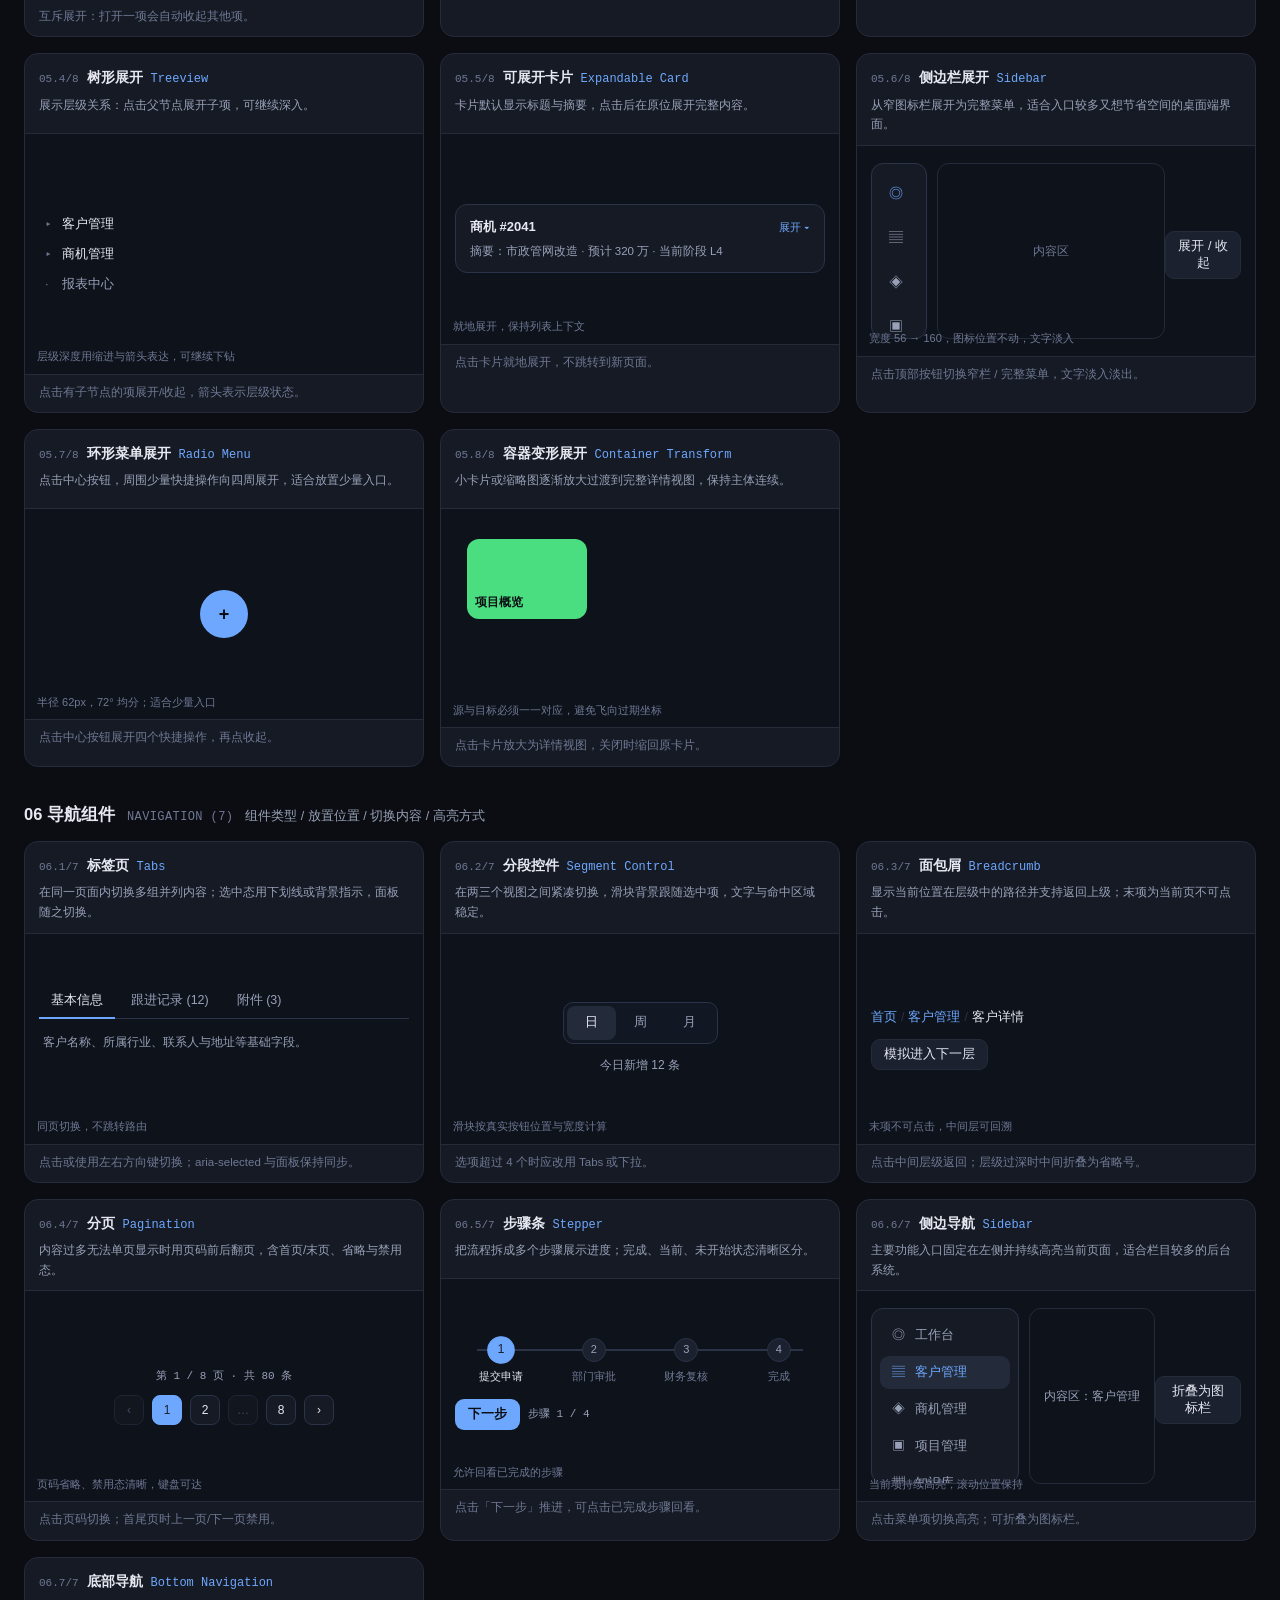
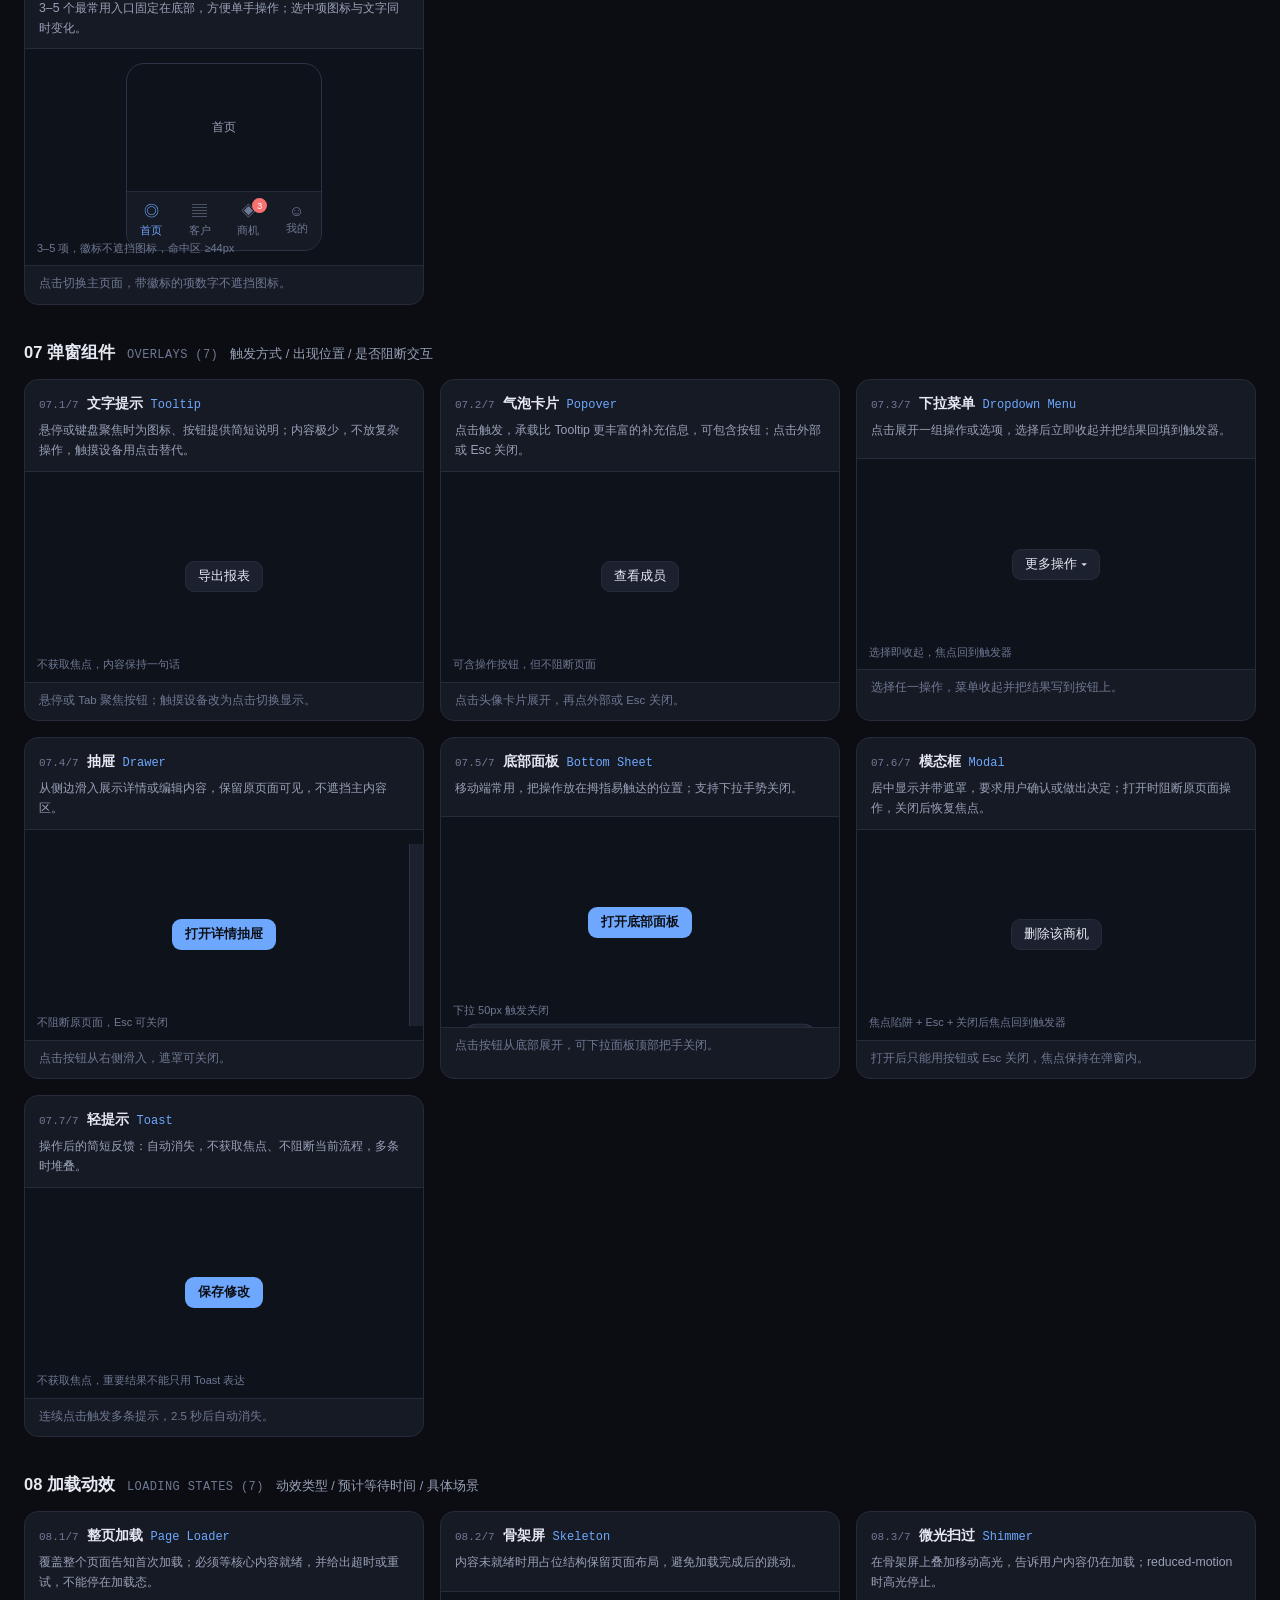
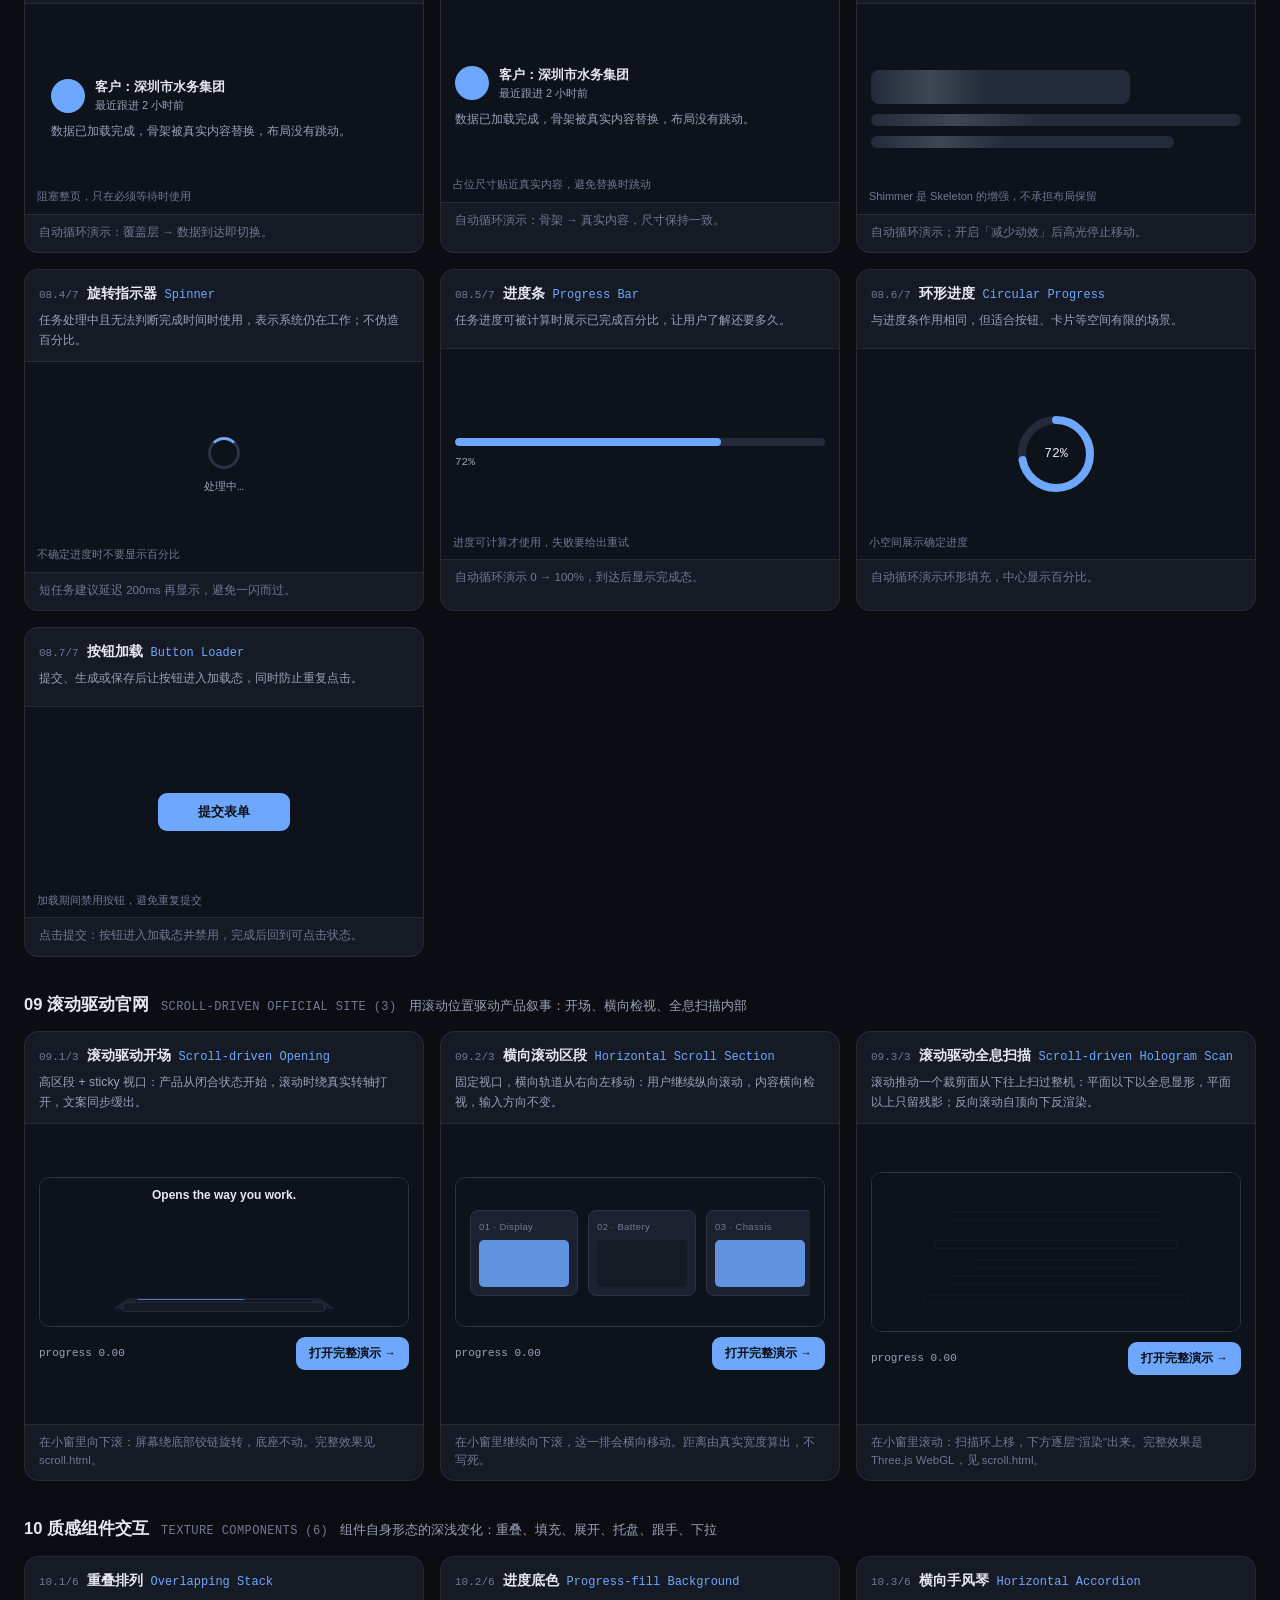
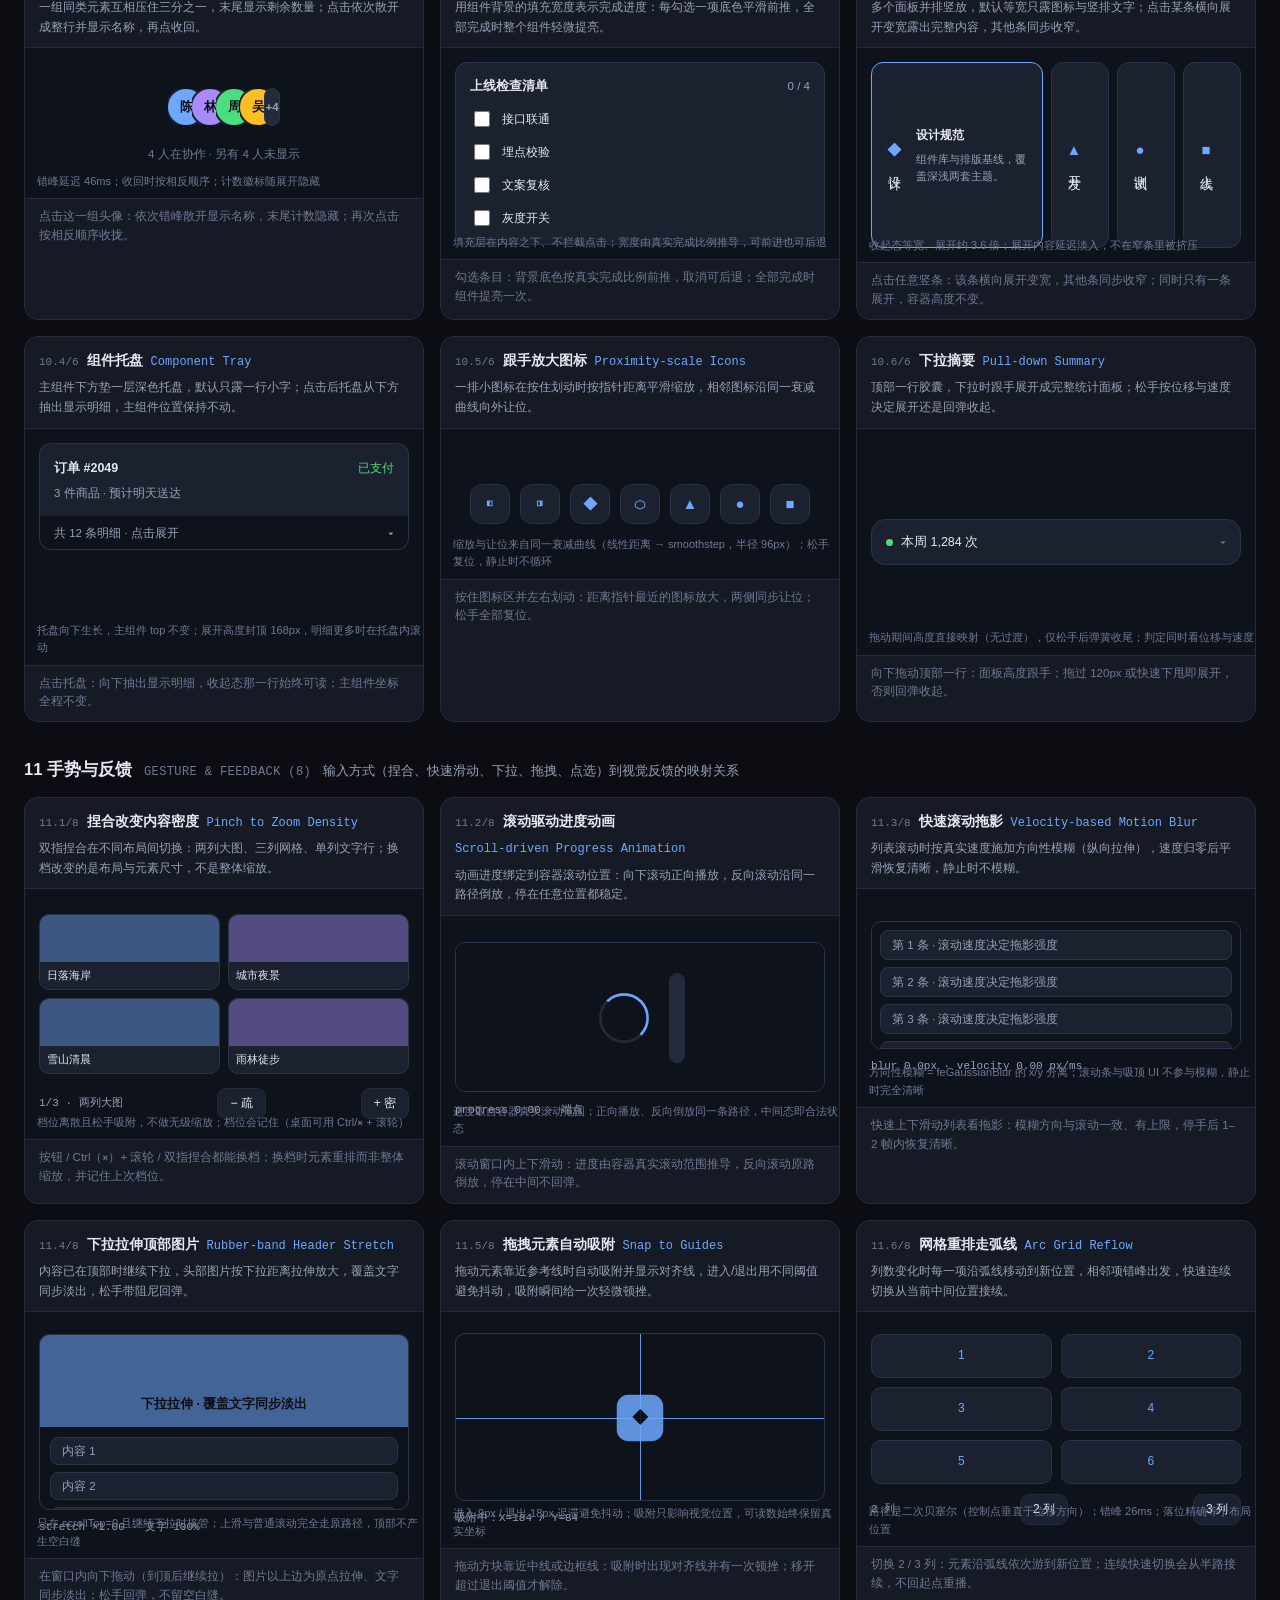
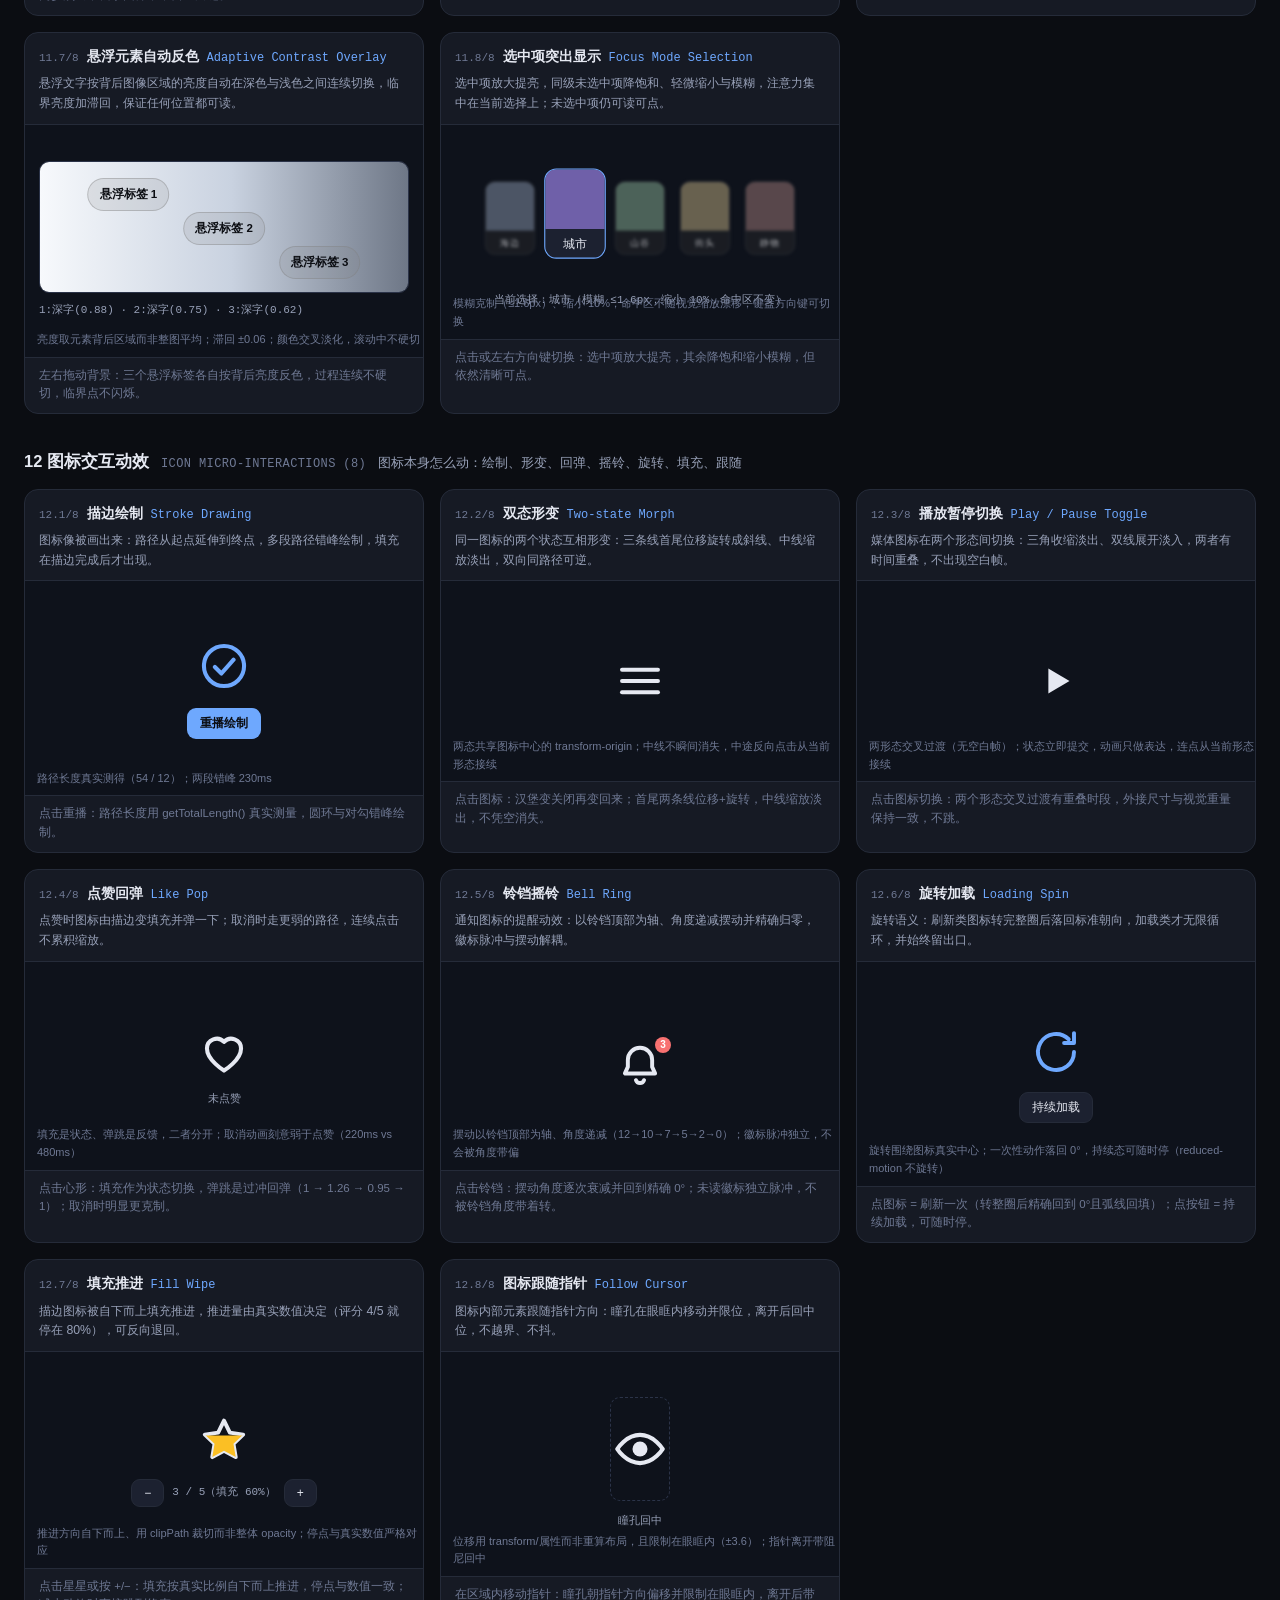
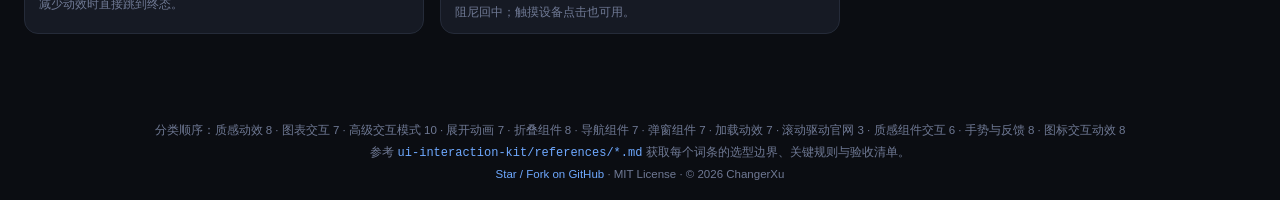
==== commit 4aa5cd93: "Add icon micro-interactions: 8 icon motion patterns (86 entries total) - New reference: references/1" ====
--- a/assets/showcase/index.html
+++ b/assets/showcase/index.html
@@ -3,8 +3,8 @@
 <head>
 <meta charset="UTF-8">
 <meta name="viewport" content="width=device-width, initial-scale=1">
-<title>UI Interaction Kit · 78 Front-end Interaction Patterns &amp; Motion Prompts for AI Coding Agents</title>
-<meta name="description" content="78 个前端交互与动效词条的可运行 Demo：磁吸 Magnetic Attraction、液态形变 Velocity-driven Deformation、3D 视差 Layered Parallax、液态 Tab Liquid Tab Indicator、手势转场 Gesture-driven Transition、重叠排列、进度底色、横向手风琴、组件托盘、下拉摘要、捏合改变内容密度、快速滚动拖影、下拉拉伸顶部图片、拖拽吸附参考线、网格弧线重排、悬浮元素自动反色、选中项焦点模式、图表交互、加载动效……为 AI 编码助手（CodeBuddy / Claude Code / Cursor）提供交互选型规则与英文 Copyable prompt。">
+<title>UI Interaction Kit · 86 Front-end Interaction Patterns &amp; Motion Prompts for AI Coding Agents</title>
+<meta name="description" content="86 个前端交互与动效词条的可运行 Demo：磁吸 Magnetic Attraction、液态形变 Velocity-driven Deformation、3D 视差 Layered Parallax、液态 Tab Liquid Tab Indicator、手势转场 Gesture-driven Transition、重叠排列、进度底色、横向手风琴、组件托盘、下拉摘要、捏合改变内容密度、快速滚动拖影、下拉拉伸顶部图片、拖拽吸附参考线、网格弧线重排、悬浮元素自动反色、选中项焦点模式、图标描边绘制、图标双态形变、点赞回弹、铃铛摇铃、旋转加载、填充推进、图标跟随指针、图表交互、加载动效……为 AI 编码助手（CodeBuddy / Claude Code / Cursor）提供交互选型规则与英文 Copyable prompt。">
 <meta name="keywords" content="UI interaction, motion design, micro interaction, magnetic attraction, liquid tab, 3D parallax, gesture transition, chart interaction, loading skeleton, design system, prompt library, AI coding agent, CodeBuddy skill, Claude Code skill, Cursor, frontend animation, 前端交互, 动效, 交互选型">
 <meta name="author" content="ChangerXu">
 <link rel="canonical" href="https://alphaxe-hub.github.io/ui-interaction-kit/">
@@ -12,15 +12,15 @@
 
 <meta property="og:type" content="website">
 <meta property="og:site_name" content="UI Interaction Kit">
-<meta property="og:title" content="UI Interaction Kit · 78 Front-end Interaction Patterns">
-<meta property="og:description" content="给 AI 编码助手的交互选型知识库：78 个词条、可运行 Demo、英文 Copyable prompt。">
+<meta property="og:title" content="UI Interaction Kit · 86 Front-end Interaction Patterns">
+<meta property="og:description" content="给 AI 编码助手的交互选型知识库：86 个词条、可运行 Demo、英文 Copyable prompt。">
 <meta property="og:url" content="https://alphaxe-hub.github.io/ui-interaction-kit/">
 <meta property="og:image" content="https://raw.githubusercontent.com/AlphaXe-Hub/ui-interaction-kit/main/docs/demo-overview.png">
 <meta property="og:locale" content="zh_CN">
 <meta property="og:locale:alternate" content="en_US">
 <meta name="twitter:card" content="summary_large_image">
-<meta name="twitter:title" content="UI Interaction Kit · 78 Front-end Interaction Patterns">
-<meta name="twitter:description" content="A selection-and-implementation knowledge base for front-end interactions: 78 entries, runnable demo, English copyable prompts.">
+<meta name="twitter:title" content="UI Interaction Kit · 86 Front-end Interaction Patterns">
+<meta name="twitter:description" content="A selection-and-implementation knowledge base for front-end interactions: 86 entries, runnable demo, English copyable prompts.">
 <meta name="twitter:image" content="https://raw.githubusercontent.com/AlphaXe-Hub/ui-interaction-kit/main/docs/demo-overview.png">
 
 <link rel="stylesheet" href="styles.css">
@@ -31,7 +31,7 @@
   "@type": "SoftwareSourceCode",
   "name": "UI Interaction Kit",
   "alternateName": "ui-interaction-kit",
-  "description": "A selection-and-implementation knowledge base for front-end interactions: 78 interaction and motion patterns with copyable prompts and a runnable demo, built for AI coding agents.",
+  "description": "A selection-and-implementation knowledge base for front-end interactions: 86 interaction and motion patterns with copyable prompts and a runnable demo, built for AI coding agents.",
   "codeRepository": "https://github.com/AlphaXe-Hub/ui-interaction-kit",
   "url": "https://alphaxe-hub.github.io/ui-interaction-kit/",
   "programmingLanguage": "JavaScript",
@@ -65,14 +65,14 @@
 </header>
 
 <section class="intro i-zh">
-  <h2>给 AI 编码助手的交互选型知识库：78 个词条，选对一个再写代码</h2>
+  <h2>给 AI 编码助手的交互选型知识库：86 个词条，选对一个再写代码</h2>
   <p>
-    UI Interaction Kit 把「有质感」「跟手」「像液体」「更高级」这类模糊的动效需求，翻译成 78 个已定义的交互词条
+    UI Interaction Kit 把「有质感」「跟手」「像液体」「更高级」这类模糊的动效需求，翻译成 86 个已定义的交互词条
     （interaction patterns / motion textures），让 AI 编码助手在动手前先选对一个主交互，再按明确的规则实现。
     它不是组件库，也不绑定框架：每个词条都写清了触发方式、开始状态、变化过程、结束状态、取消状态，可直接用于网页、原生 App 与小程序。
   </p>
   <p>
-    本页是这 70 个词条的可运行 Demo（纯原生 JavaScript，零依赖），支持深色 / 浅色主题与减少动效降级。
+    本页是这 86 个词条的可运行 Demo（纯原生 JavaScript，零依赖），支持深色 / 浅色主题与减少动效降级。
     滚动驱动的三个模式另有独立的完整示例页 <a href="./scroll.html">scroll.html</a>（该页的全息扫描段使用 Three.js WebGL，加载失败会降级为静态示意）。
     Skill 本体可安装到 CodeBuddy、Claude Code、Cursor 等支持 <code>SKILL.md</code> 的 AI 编码工具。
   </p>
@@ -85,6 +85,7 @@
     <div><strong>滚动驱动官网 3</strong><br>Scroll-driven Opening 滚动驱动开场 · Horizontal Scroll Section 横向滚动区段 · Scroll-driven Hologram Scan 滚动驱动全息扫描（完整示例页 <a href="./scroll.html">scroll.html</a>）</div>
     <div><strong>质感组件交互 6</strong><br>Overlapping Stack 重叠排列 · Progress-fill Background 进度底色 · Horizontal Accordion 横向手风琴 · Component Tray 组件托盘 · Proximity-scale Icons 跟手放大图标 · Pull-down Summary 下拉摘要</div>
     <div><strong>手势与反馈 8</strong><br>Pinch to Zoom Density 捏合改变内容密度 · Scroll-driven Progress Animation 滚动驱动进度动画 · Velocity-based Motion Blur 快速滚动拖影 · Rubber-band Header Stretch 下拉拉伸顶部图片 · Snap to Guides 拖拽元素自动吸附 · Arc Grid Reflow 网格重排走弧线 · Adaptive Contrast Overlay 悬浮元素自动反色 · Focus Mode Selection 选中项突出显示</div>
+    <div><strong>图标交互动效 8</strong><br>Stroke Drawing 描边绘制 · Two-state Morph 双态形变 · Play / Pause Toggle 播放暂停切换 · Like Pop 点赞回弹 · Bell Ring 铃铛摇铃 · Loading Spin 旋转加载 · Fill Wipe 填充推进 · Follow Cursor 图标跟随指针（demo 图标全部自绘，未使用第三方图标素材）</div>
   </div>
   <p class="intro-links">
     <a href="https://github.com/AlphaXe-Hub/ui-interaction-kit" target="_blank" rel="noopener">GitHub 仓库</a> ·
@@ -95,16 +96,16 @@
 </section>
 
 <section class="intro i-en">
-  <h2>UI Interaction Kit: 78 front-end interaction patterns — pick the right one before writing code</h2>
+  <h2>UI Interaction Kit: 86 front-end interaction patterns — pick the right one before writing code</h2>
   <p>
     UI Interaction Kit turns vague motion requests — "make it feel snappier", "follow my finger", "like liquid" —
-    into 78 well-defined interaction patterns (motion textures, chart interactions, app patterns, overlays, loading states, scroll-driven scenes, texture components, gesture feedback),
+    into 86 well-defined interaction patterns (motion textures, chart interactions, app patterns, overlays, loading states, scroll-driven scenes, texture components, gesture feedback, icon micro-interactions),
     so an AI coding assistant chooses one primary interaction before touching the code. It is not a component library
     and it is framework-agnostic: every entry documents its trigger, start state, motion, end state and cancel state,
     and applies to the web, native apps and mini programs alike.
   </p>
   <p>
-    This page is the runnable demo for all 78 entries (vanilla JavaScript, zero dependencies) with dark / light themes
+    This page is the runnable demo for all 86 entries (vanilla JavaScript, zero dependencies) with dark / light themes
     and a reduced-motion fallback. The Skill itself installs into CodeBuddy, Claude Code, Cursor and any other AI coding
     tool that supports <code>SKILL.md</code>. The three scroll-driven patterns have their own full-length example page,
     <a href="./scroll.html">scroll.html</a> (its hologram-scan section uses Three.js WebGL and falls back to a static
@@ -119,6 +120,7 @@
     <div><strong>Scroll-Driven Official Site (3)</strong><br>Scroll-driven Opening · Horizontal Scroll Section · Scroll-driven Hologram Scan — full example in <a href="./scroll.html">scroll.html</a></div>
     <div><strong>Texture Components (6)</strong><br>Overlapping Stack · Progress-fill Background · Horizontal Accordion · Component Tray · Proximity-scale Icons · Pull-down Summary</div>
     <div><strong>Gesture &amp; Feedback (8)</strong><br>Pinch to Zoom Density · Scroll-driven Progress Animation · Velocity-based Motion Blur · Rubber-band Header Stretch · Snap to Guides · Arc Grid Reflow · Adaptive Contrast Overlay · Focus Mode Selection</div>
+    <div><strong>Icon Micro-interactions (8)</strong><br>Stroke Drawing · Two-state Morph · Play / Pause Toggle · Like Pop · Bell Ring · Loading Spin · Fill Wipe · Follow Cursor — all icons drawn from scratch, no third-party icon assets bundled</div>
   </div>
   <p class="intro-links">
     <a href="https://github.com/AlphaXe-Hub/ui-interaction-kit" target="_blank" rel="noopener">GitHub repository</a> ·
@@ -132,12 +134,12 @@
 
 <footer class="foot">
   <div class="i-zh">
-    分类顺序：质感动效 8 · 图表交互 7 · 高级交互模式 10 · 展开动画 7 · 折叠组件 8 · 导航组件 7 · 弹窗组件 7 · 加载动效 7 · 滚动驱动官网 3 · 质感组件交互 6
+    分类顺序：质感动效 8 · 图表交互 7 · 高级交互模式 10 · 展开动画 7 · 折叠组件 8 · 导航组件 7 · 弹窗组件 7 · 加载动效 7 · 滚动驱动官网 3 · 质感组件交互 6 · 手势与反馈 8 · 图标交互动效 8
     <br>参考 <code>ui-interaction-kit/references/*.md</code> 获取每个词条的选型边界、关键规则与验收清单。
     <br><a href="https://github.com/AlphaXe-Hub/ui-interaction-kit" target="_blank" rel="noopener">Star / Fork on GitHub</a> · MIT License · © 2026 ChangerXu
   </div>
   <div class="i-en">
-    Sections: Motion Texture 8 · Chart Interaction 7 · App Patterns 10 · Expand Animations 7 · Collapse Components 8 · Navigation 7 · Overlays 7 · Loading States 7 · Scroll-Driven Site 3 · Texture Components 6 · Gesture &amp; Feedback 8
+    Sections: Motion Texture 8 · Chart Interaction 7 · App Patterns 10 · Expand Animations 7 · Collapse Components 8 · Navigation 7 · Overlays 7 · Loading States 7 · Scroll-Driven Site 3 · Texture Components 6 · Gesture &amp; Feedback 8 · Icon Micro-interactions 8
     <br>See <code>ui-interaction-kit/references/*.md</code> for selection boundaries, key rules and acceptance checks.
     <br><a href="https://github.com/AlphaXe-Hub/ui-interaction-kit" target="_blank" rel="noopener">Star / Fork on GitHub</a> · MIT License · © 2026 ChangerXu
   </div>
@@ -154,5 +156,6 @@
 <script src="demos/09-scroll.js"></script>
 <script src="demos/10-texture.js"></script>
 <script src="demos/11-gesture.js"></script>
+<script src="demos/12-icon.js"></script>
 </body>
 </html>
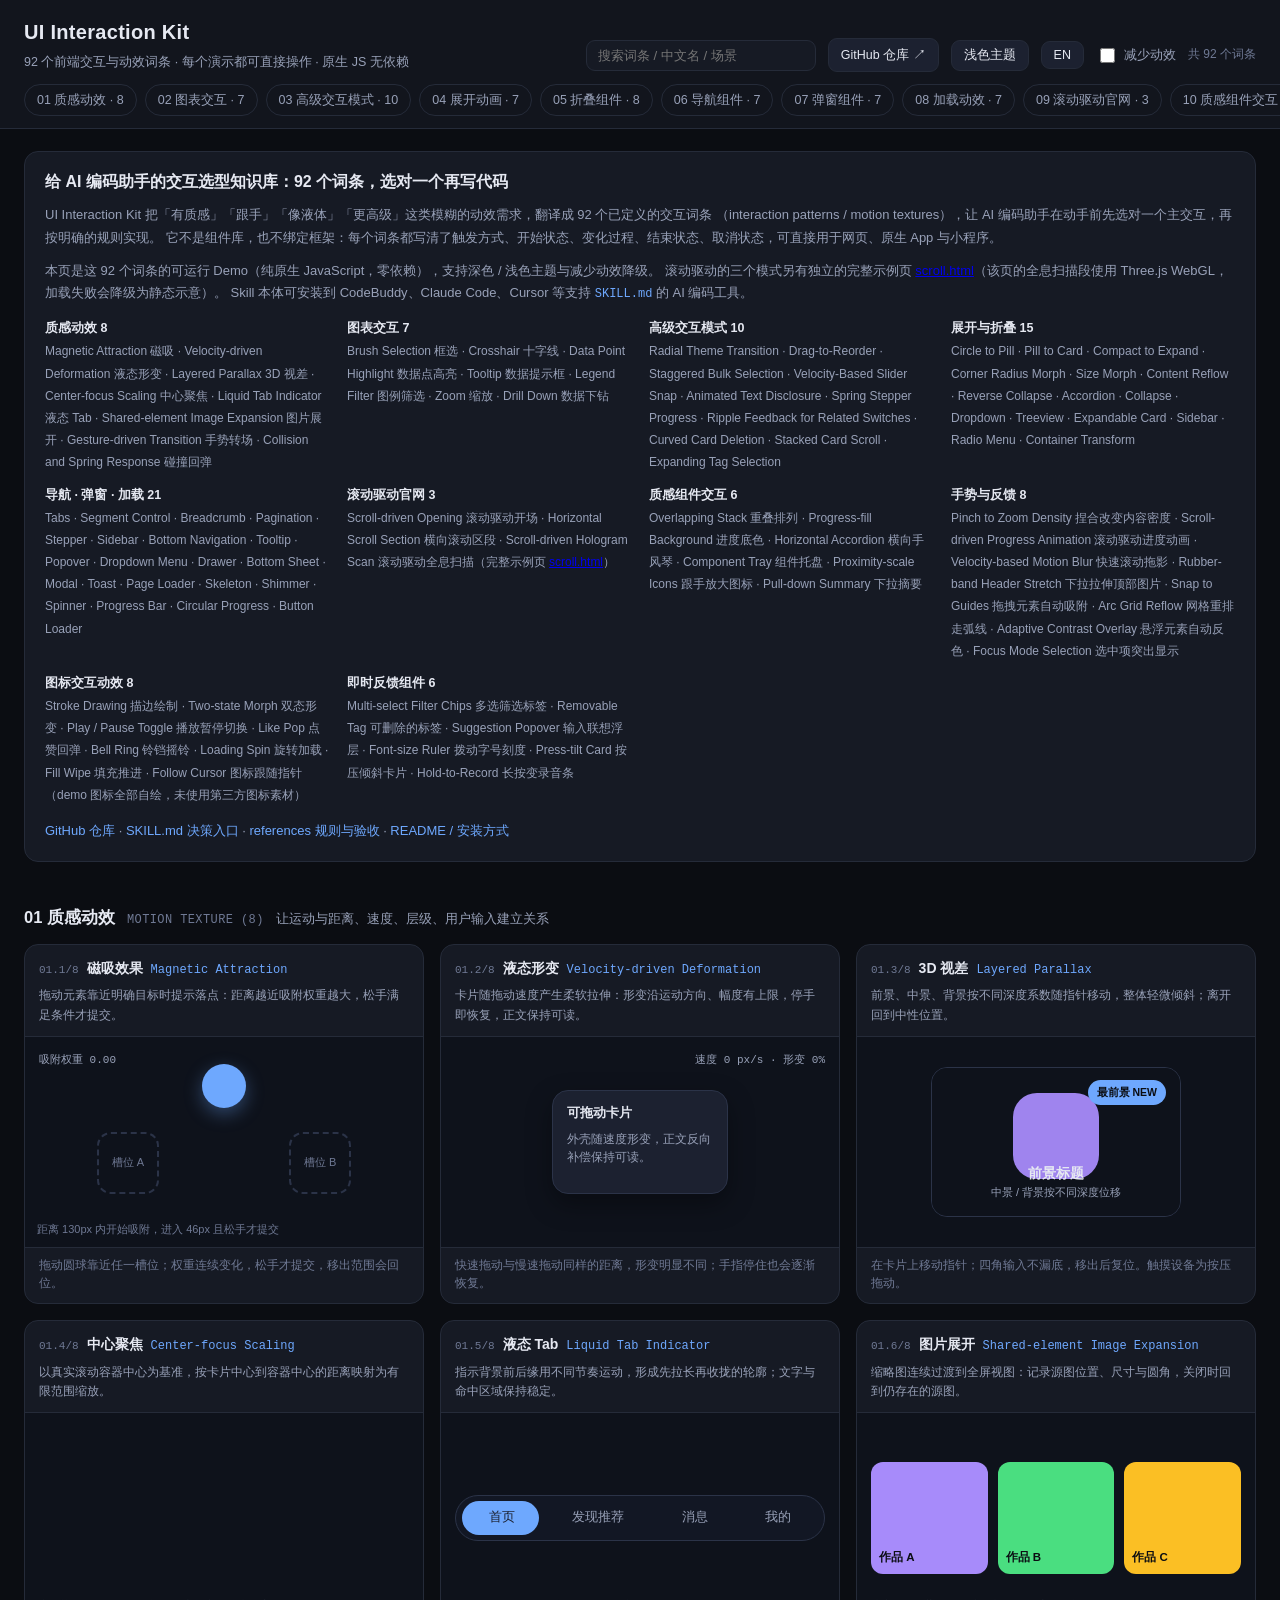
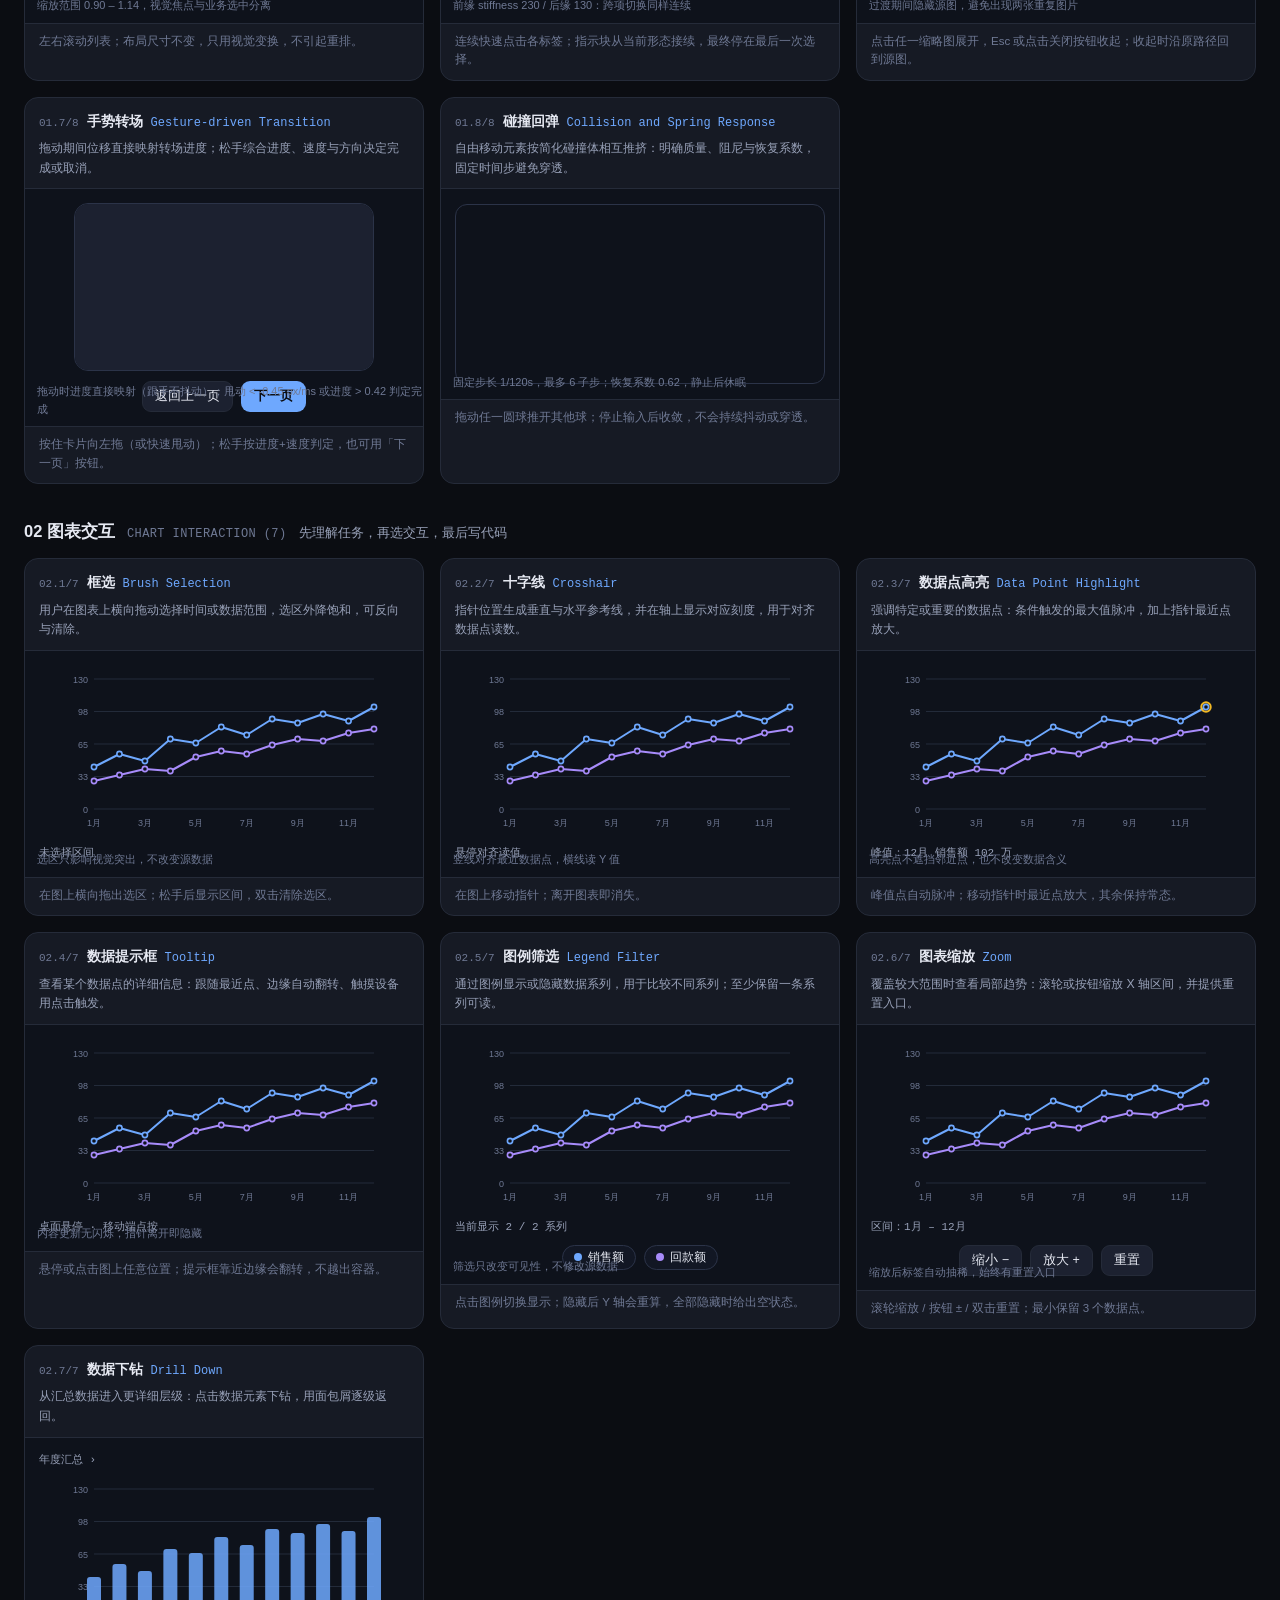
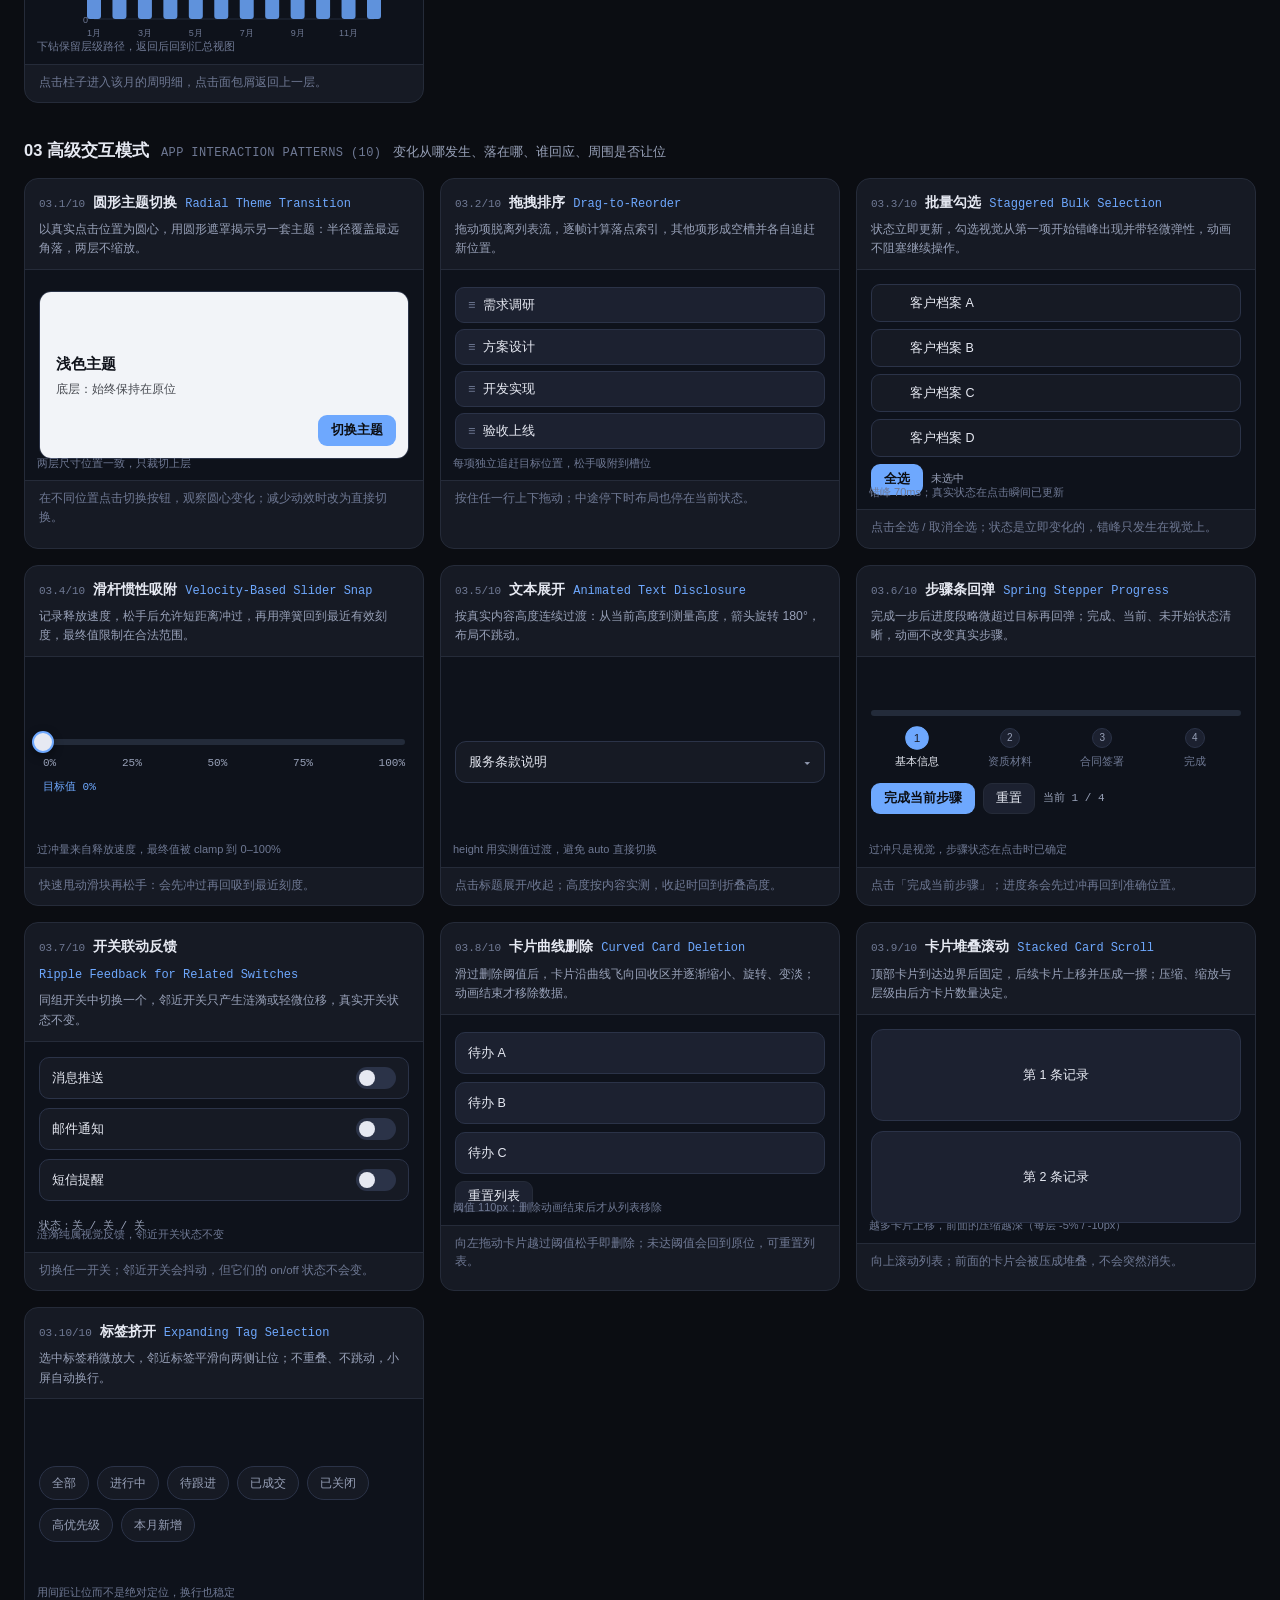
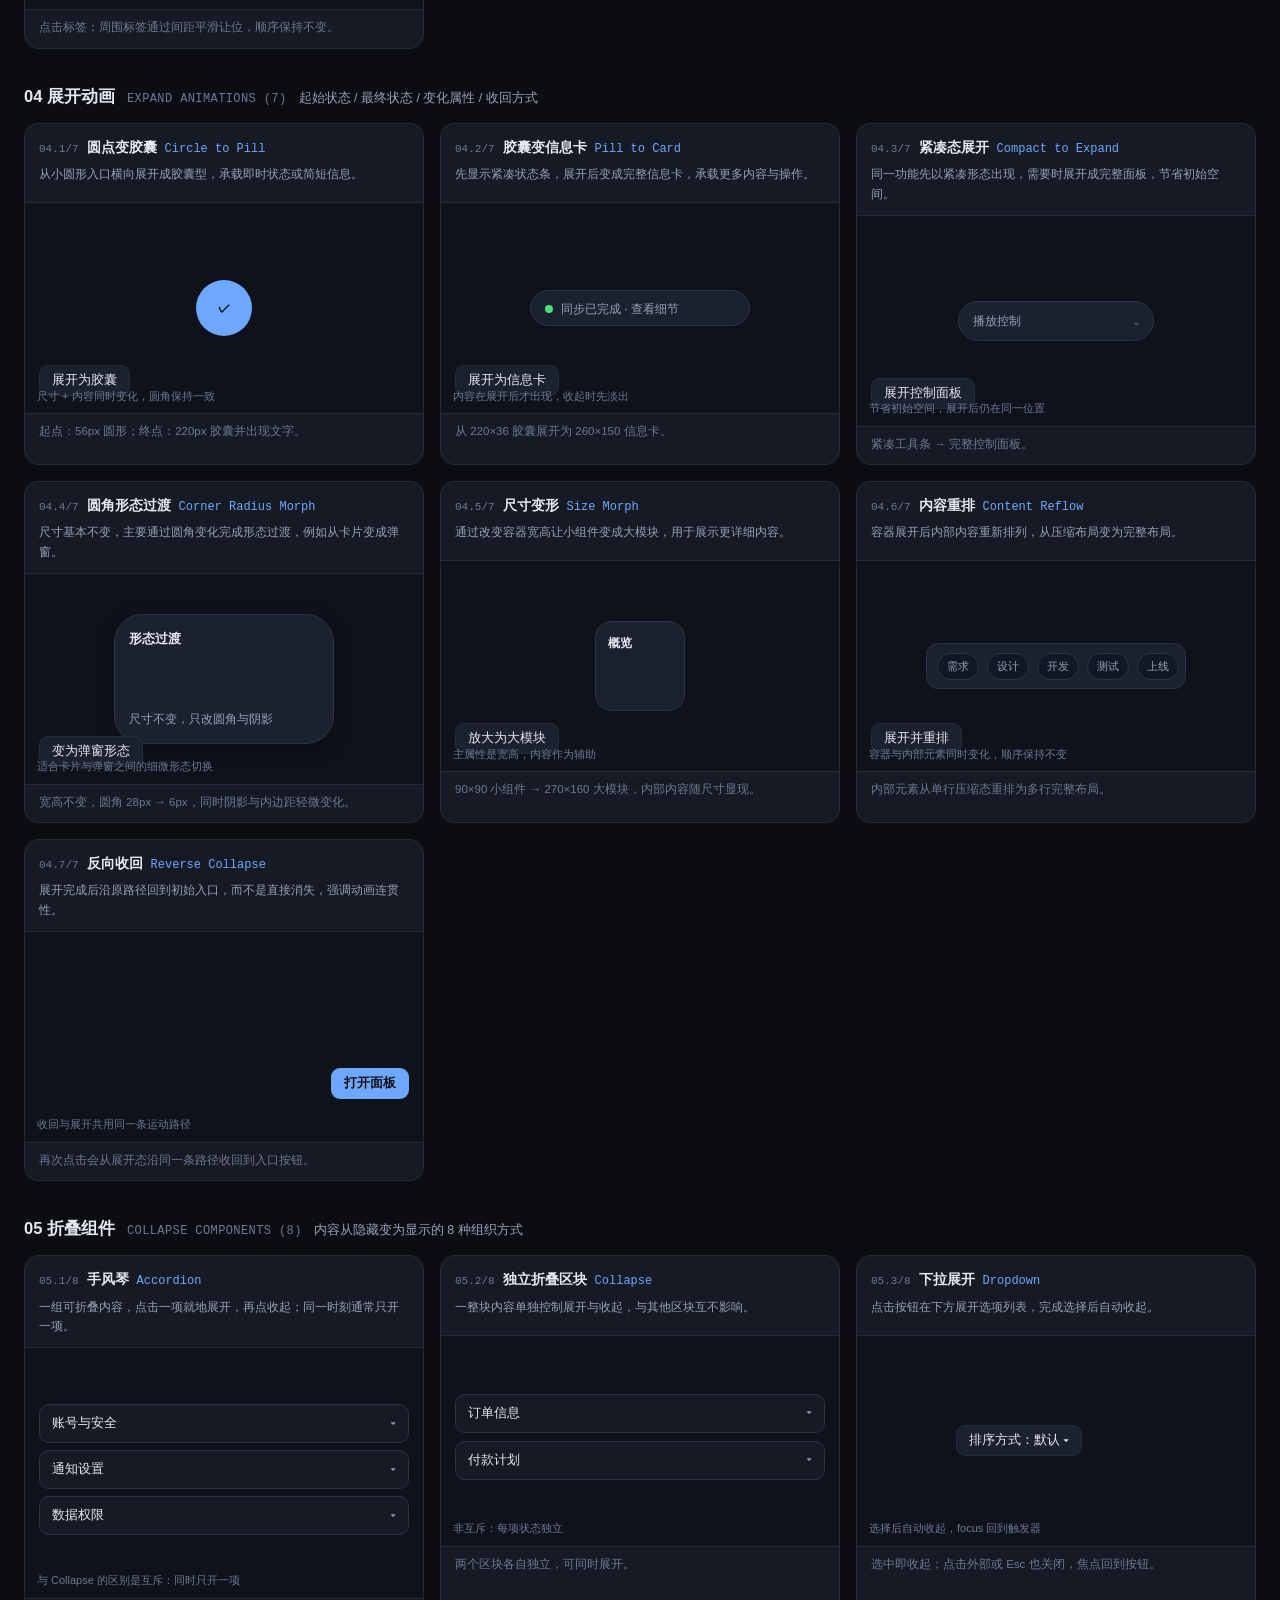
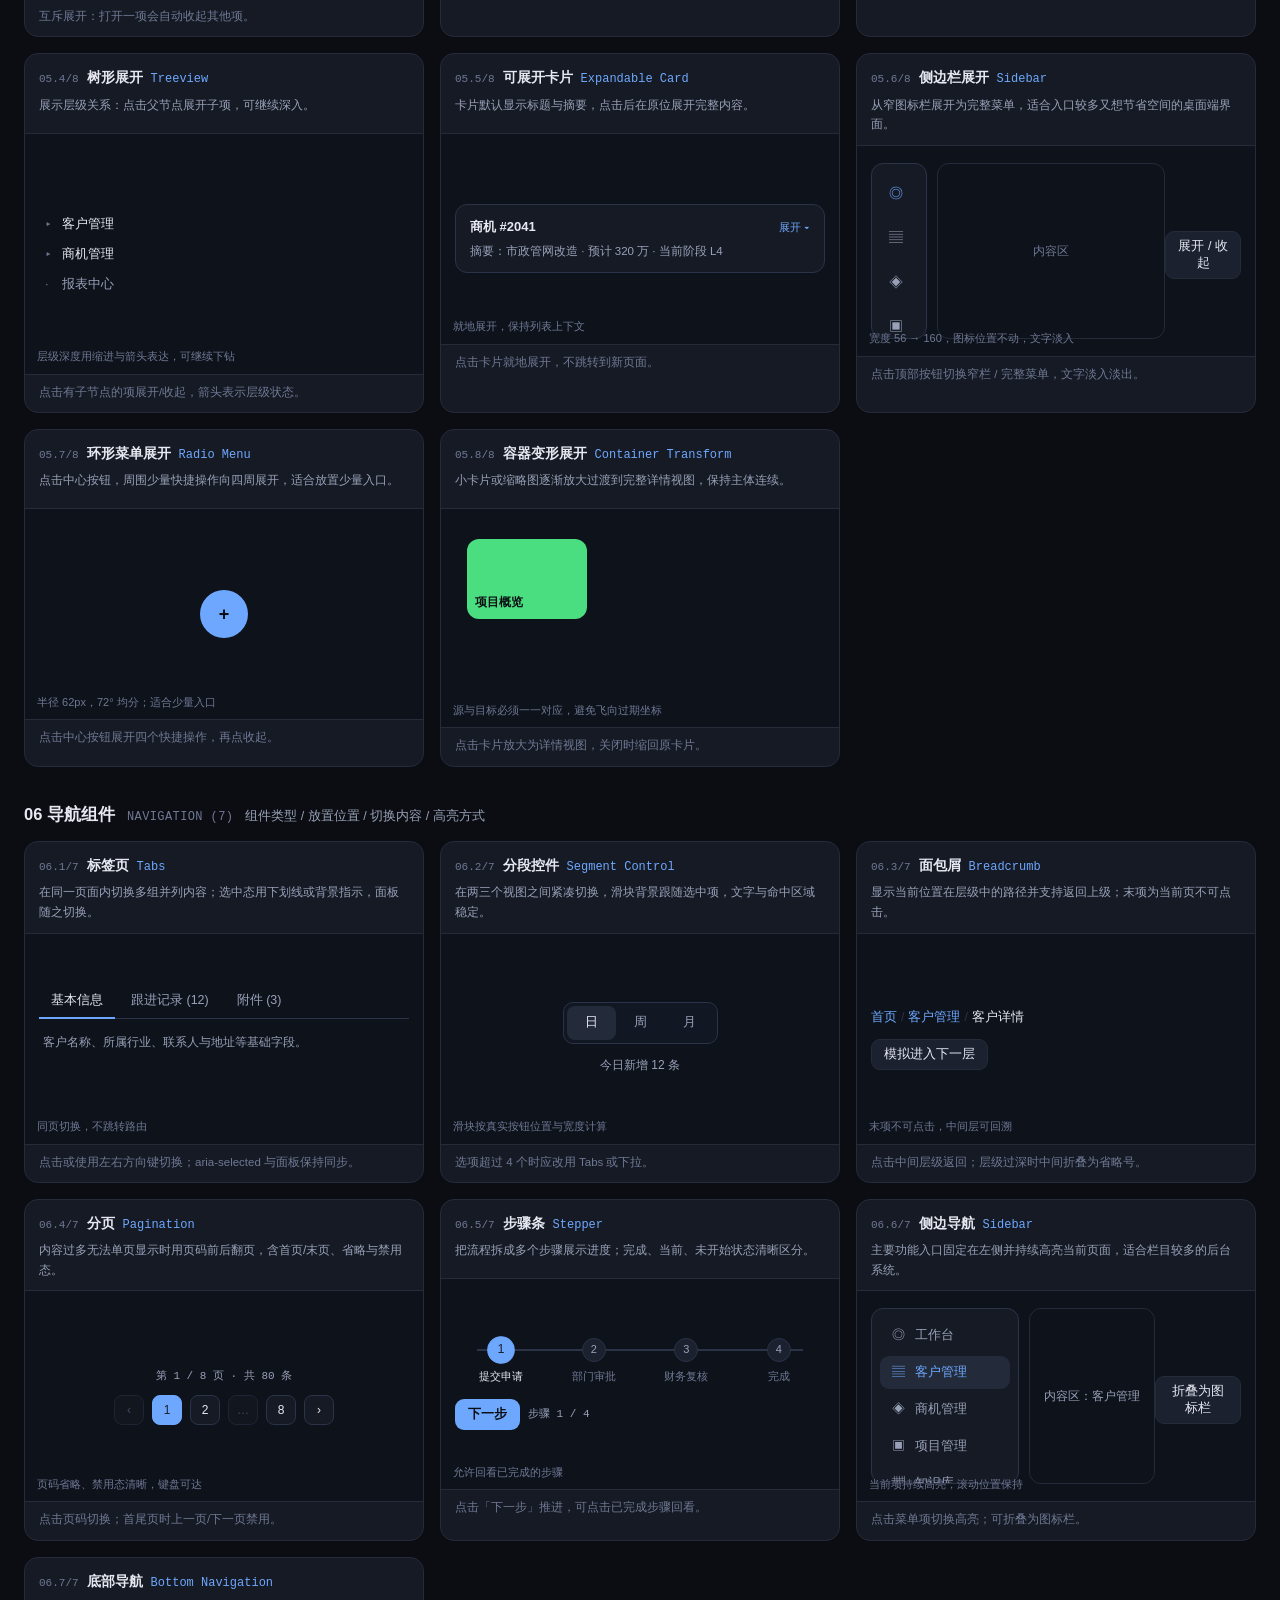
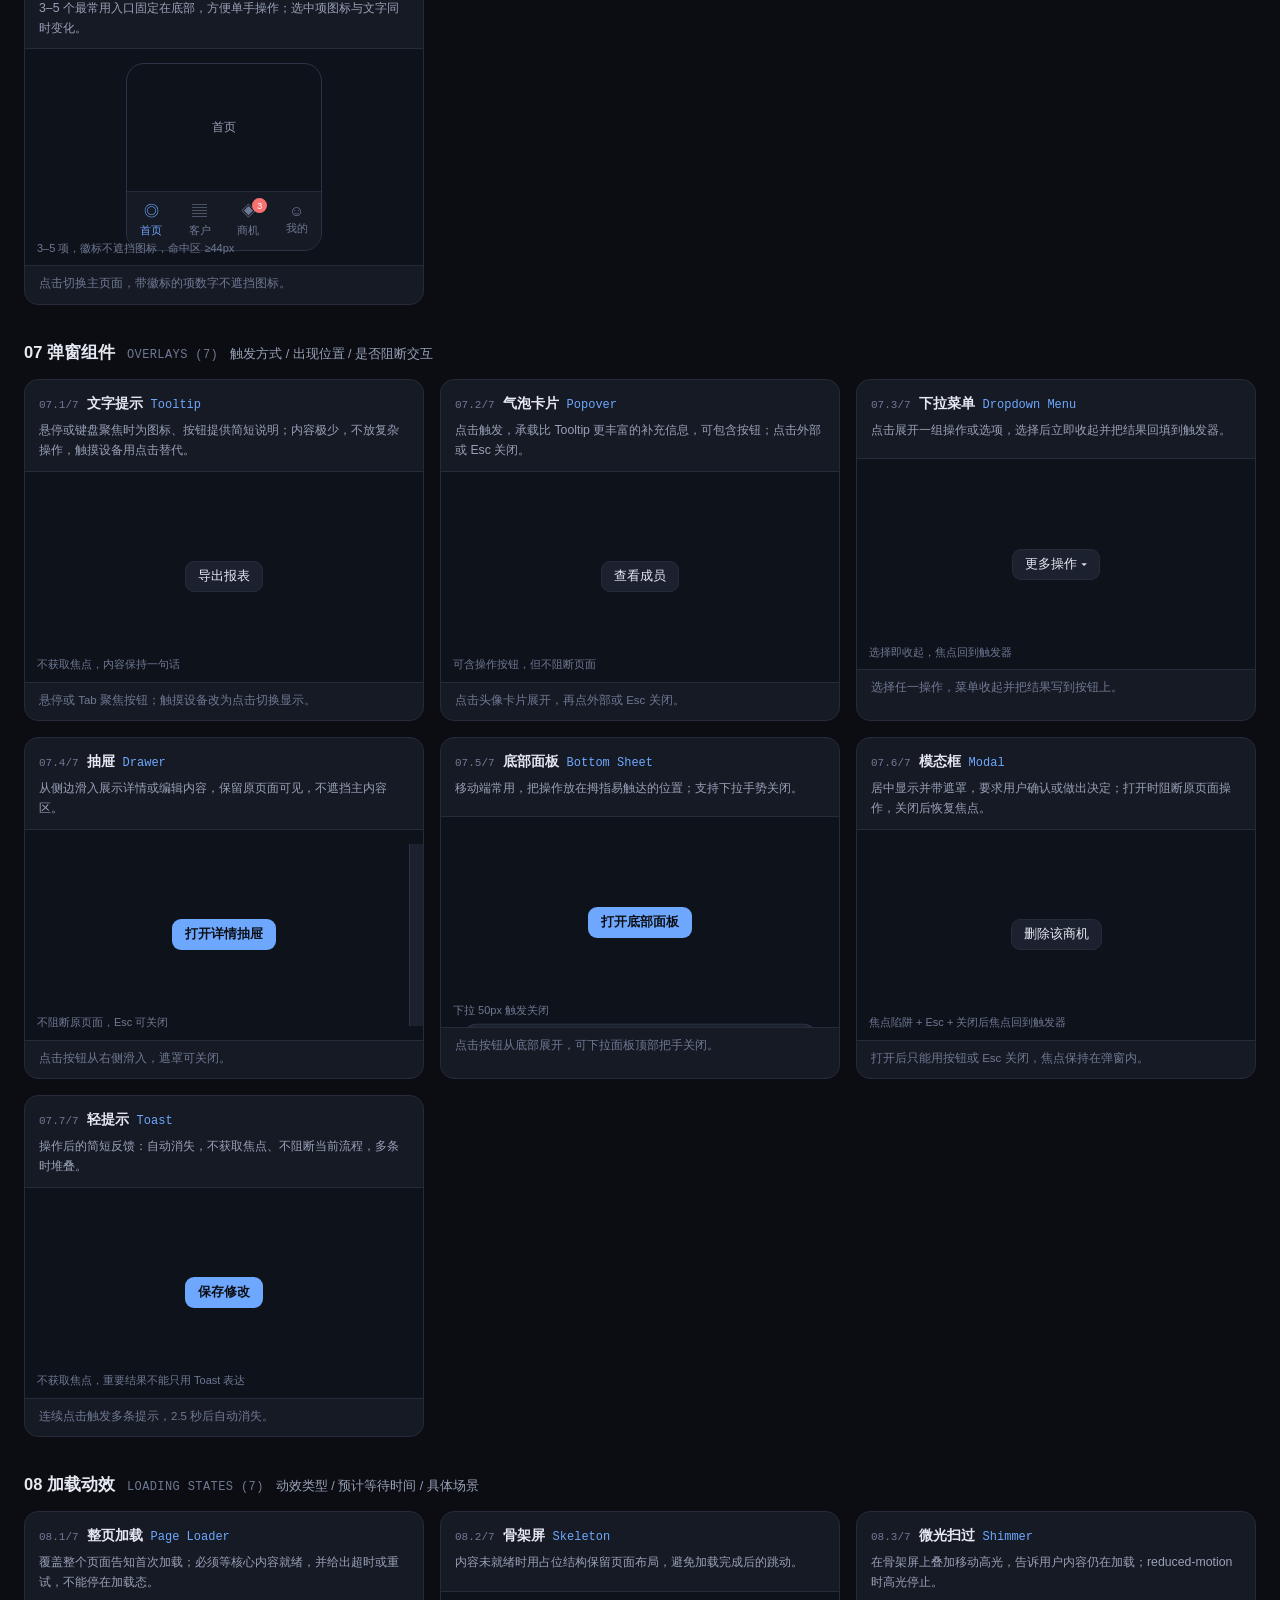
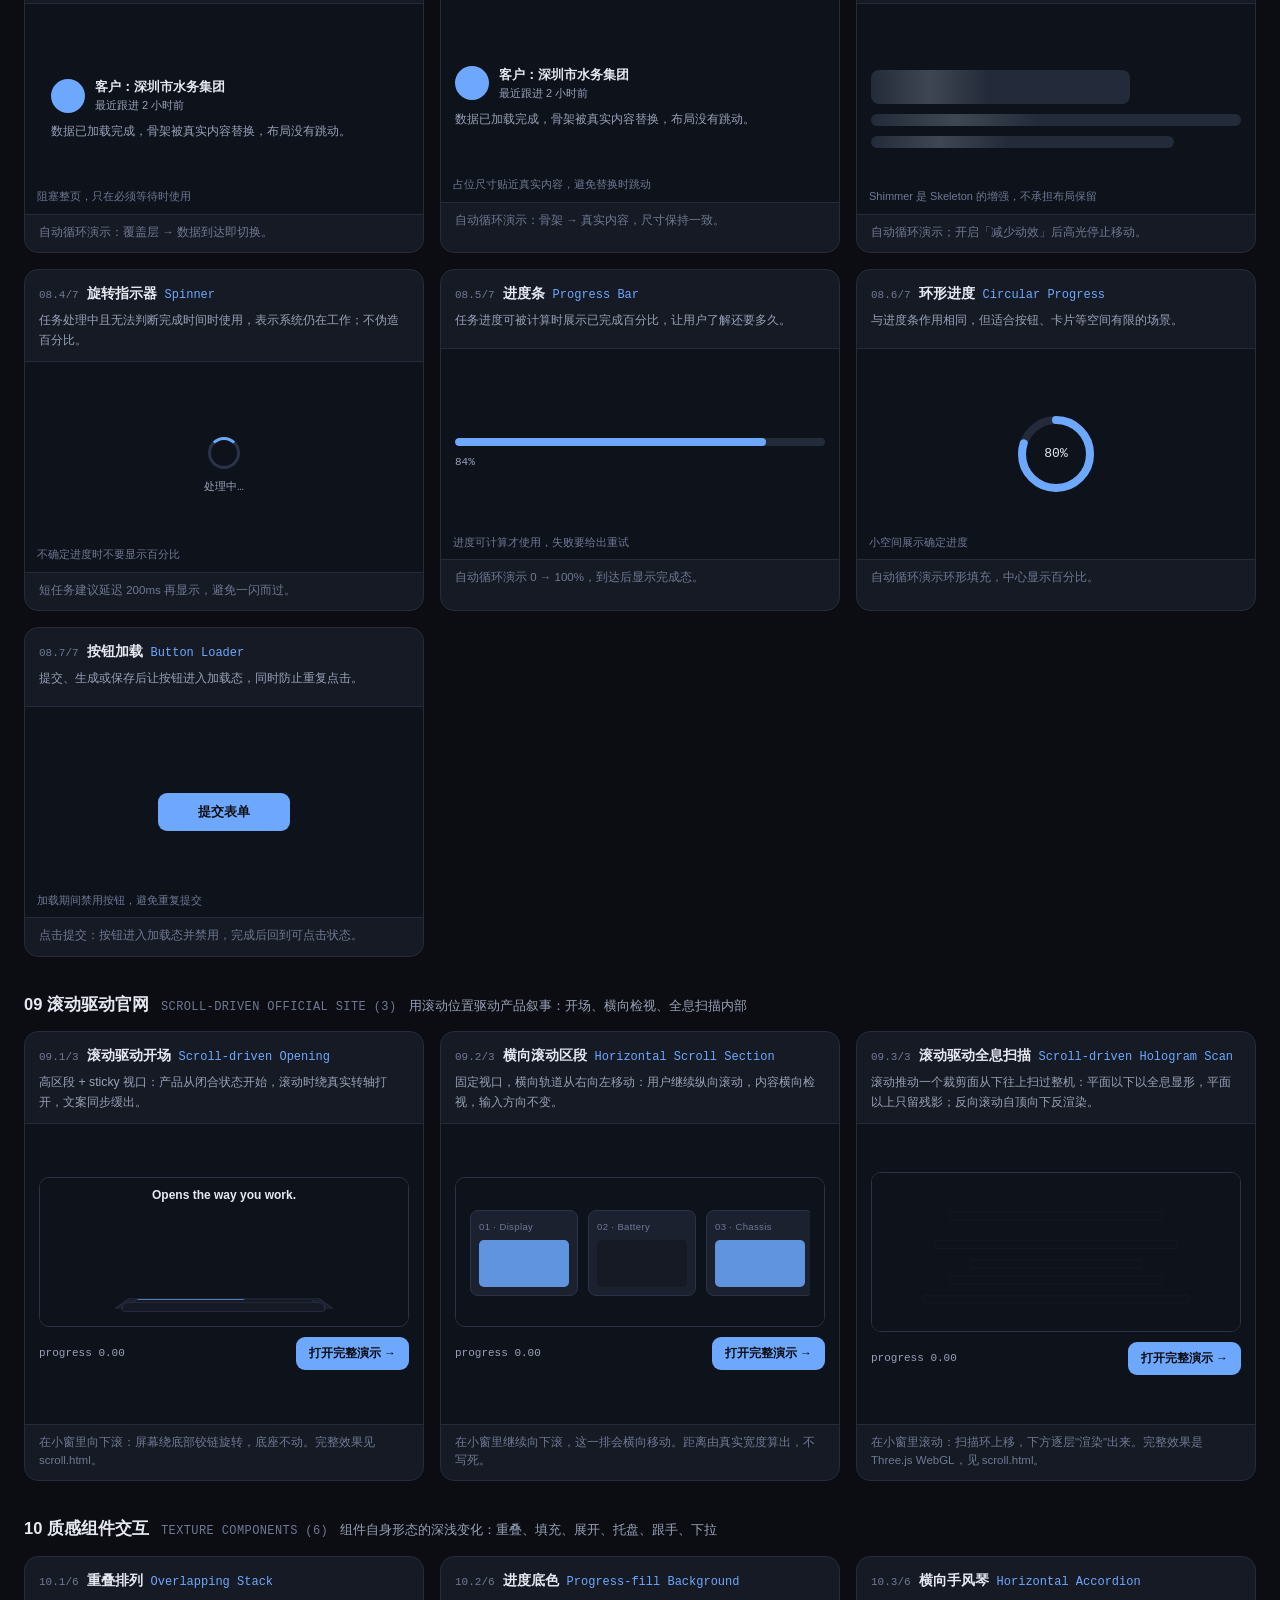
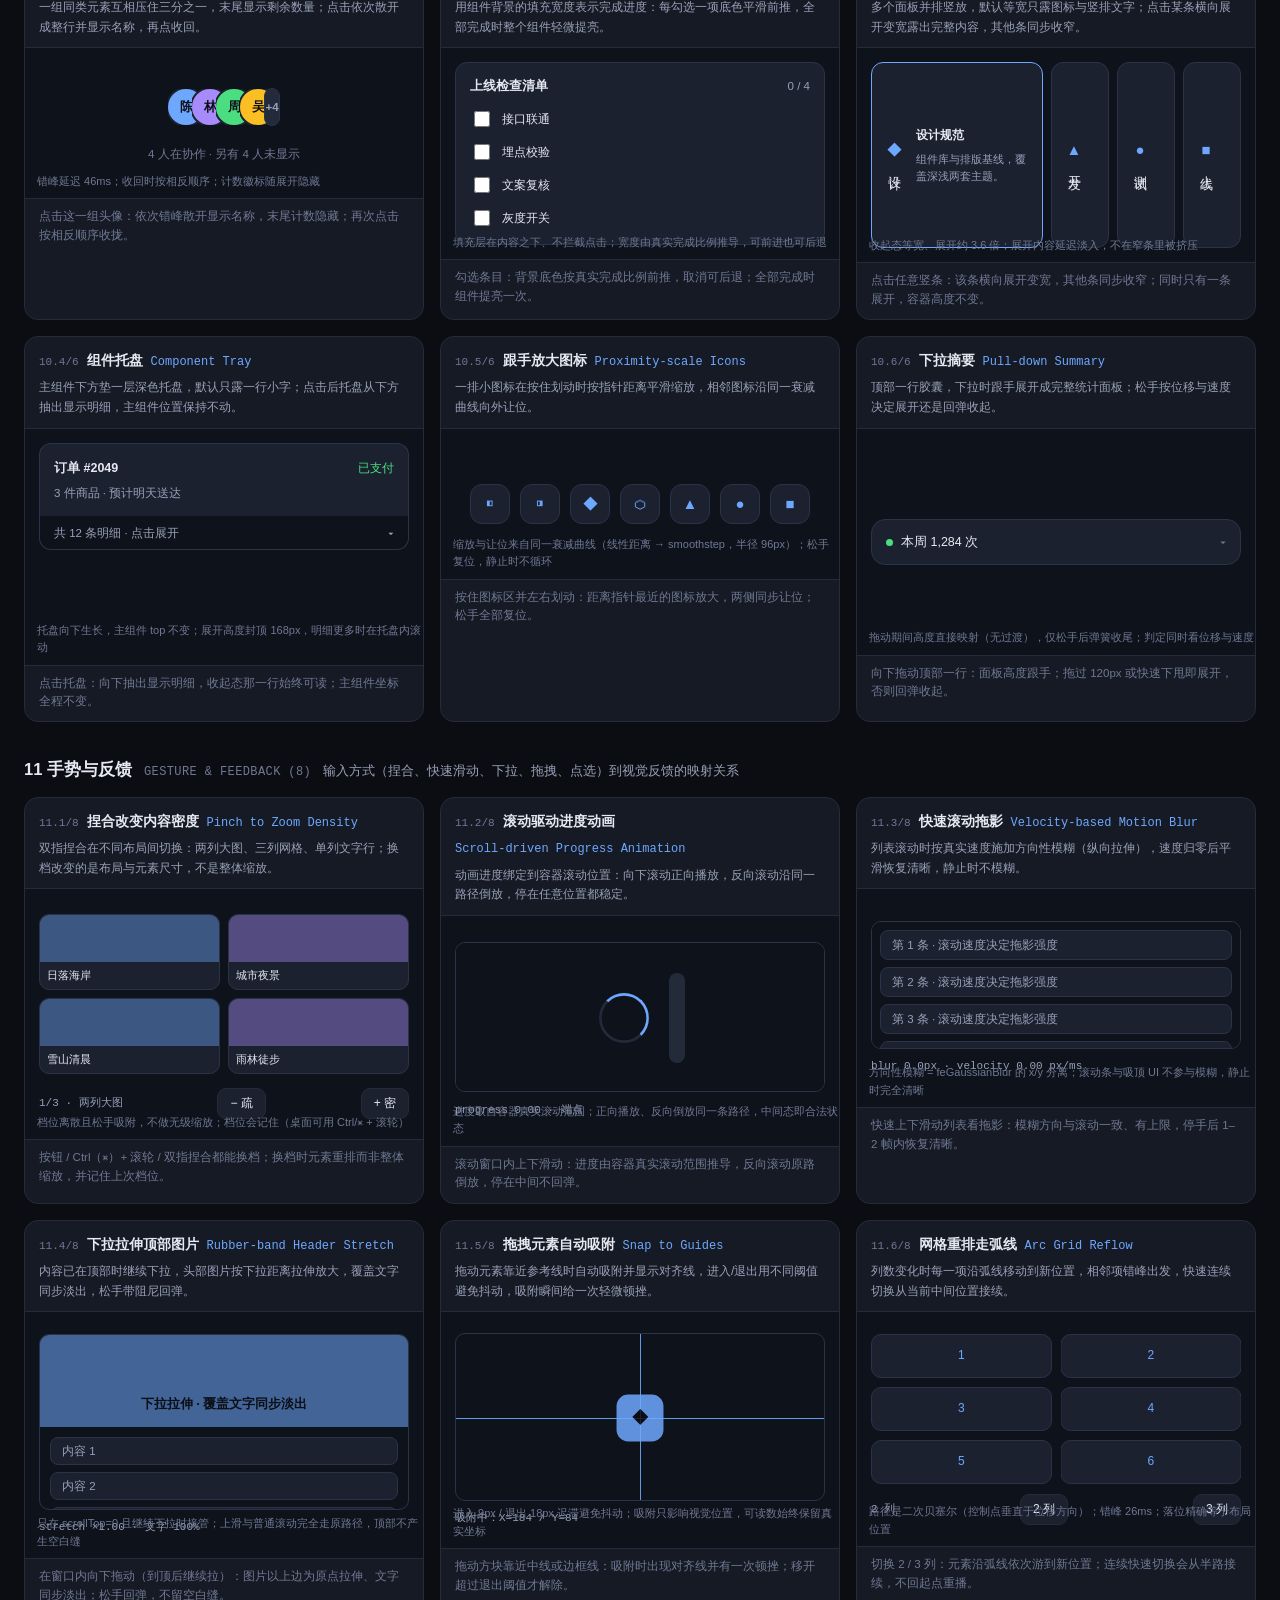
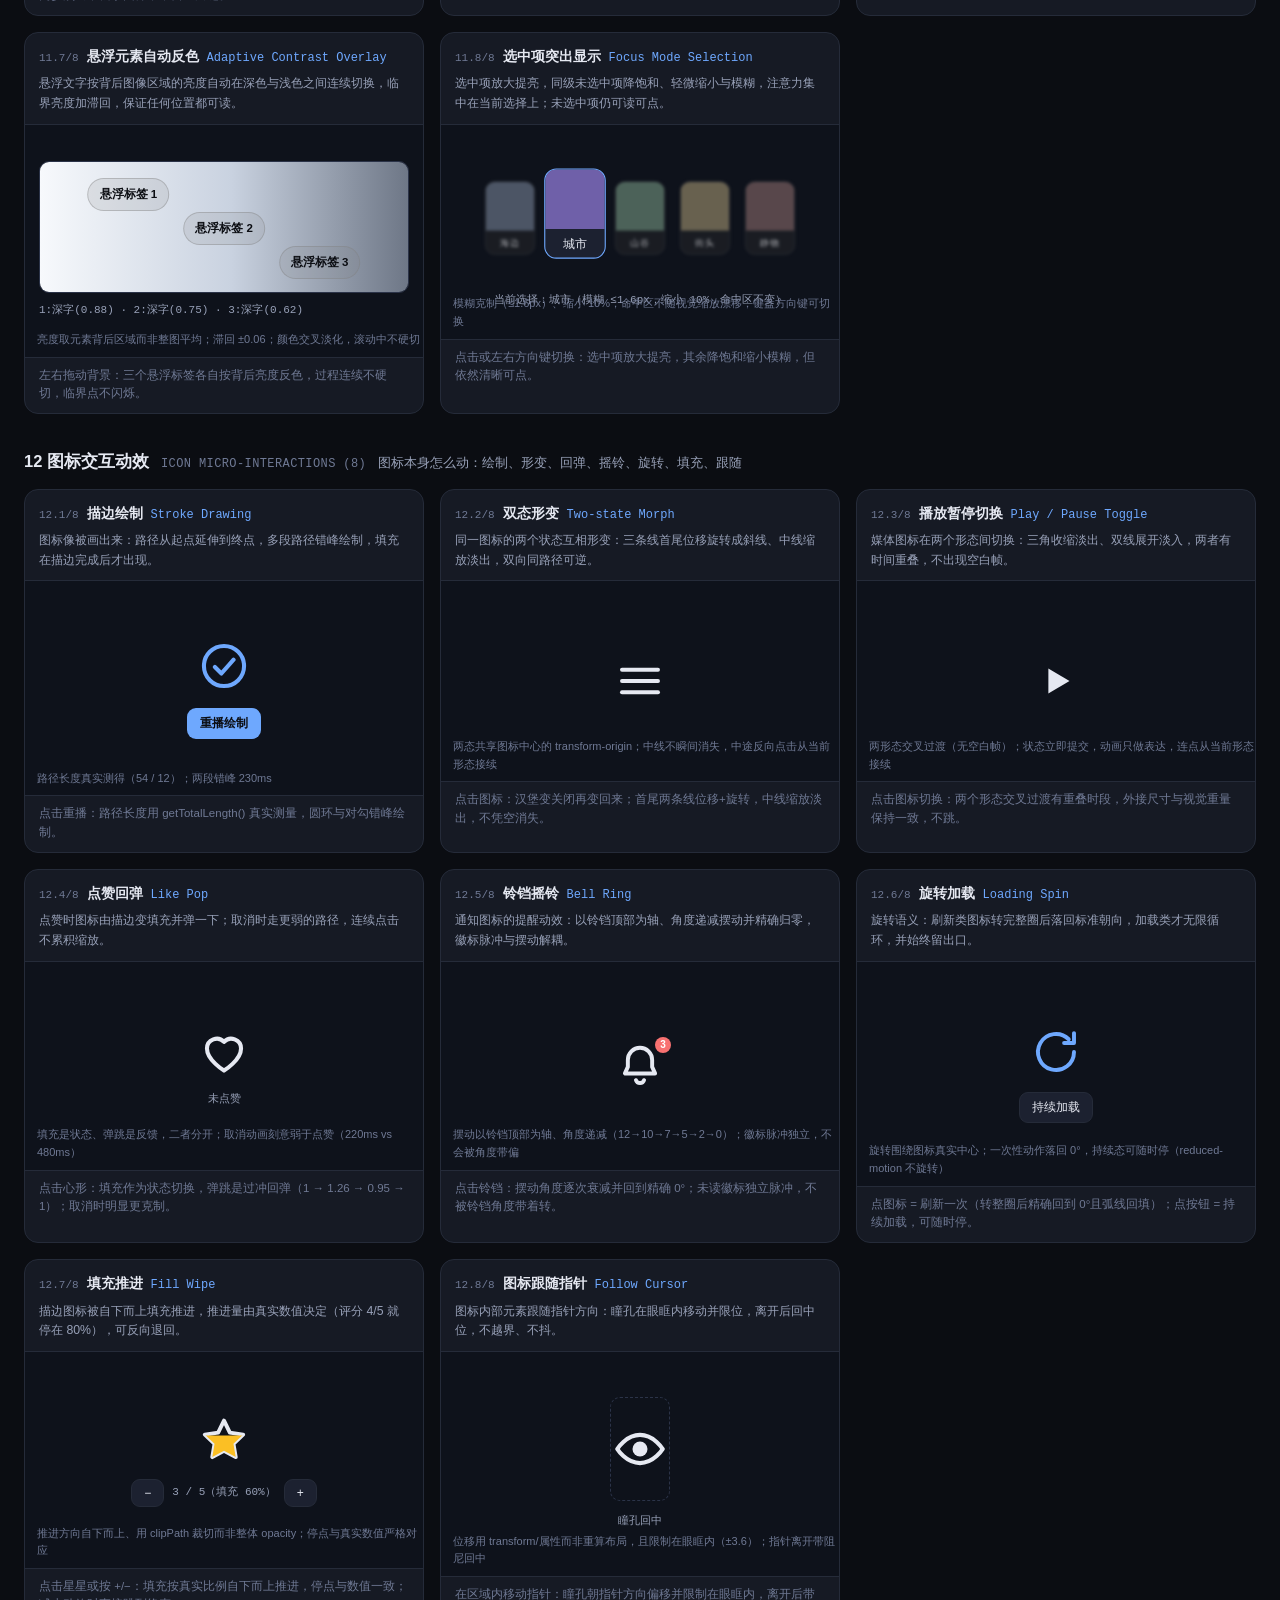
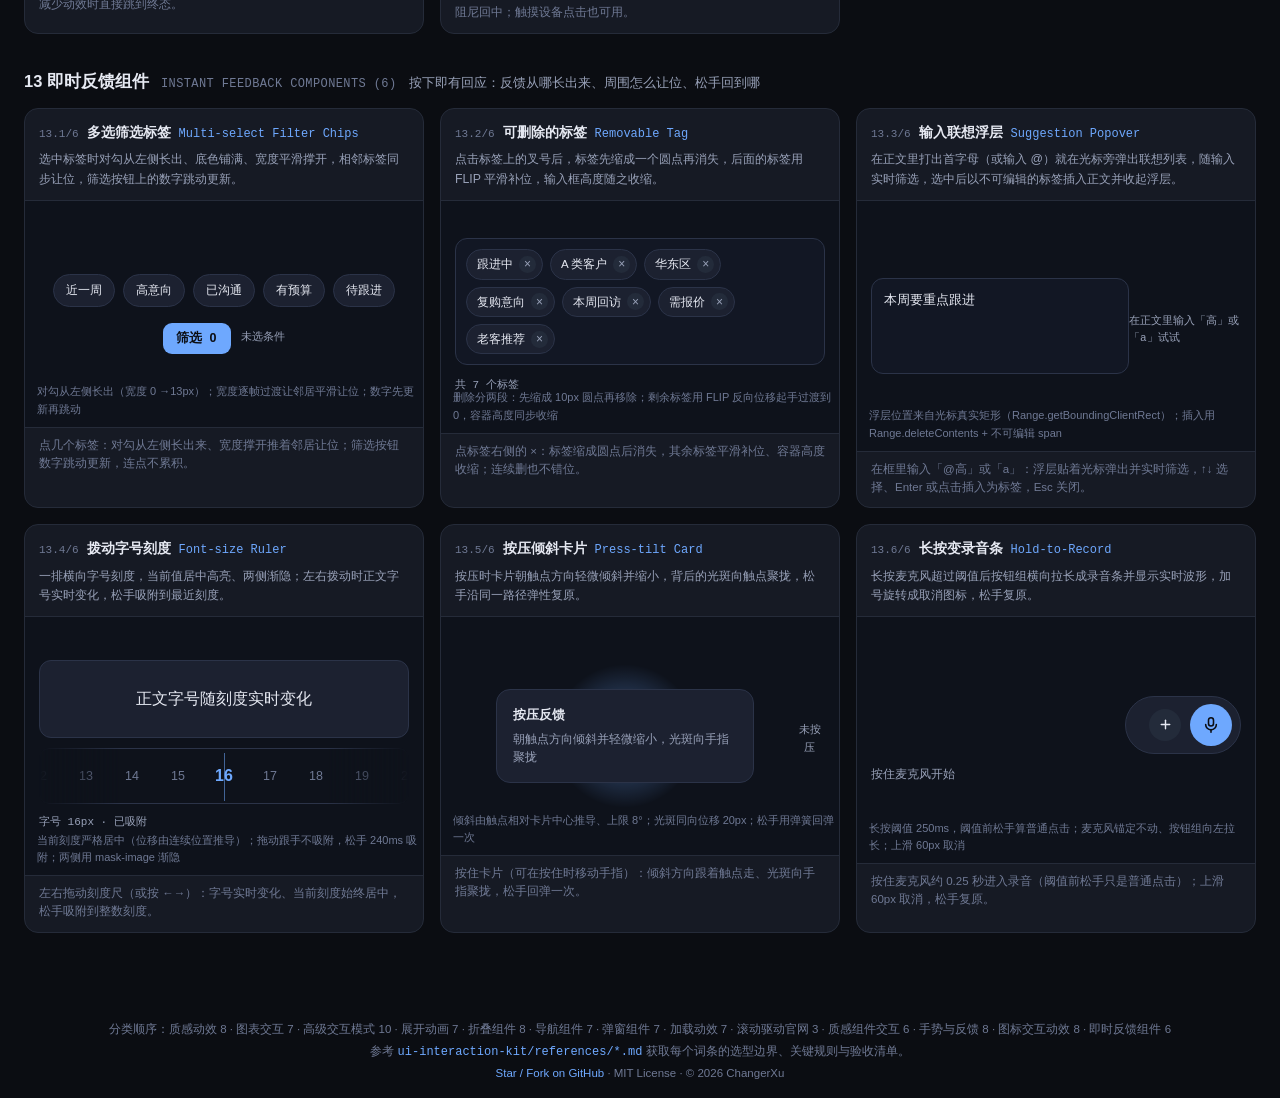
==== commit 8bff974e: "Add instant feedback components: 6 press-response patterns (92 entries total) - New reference: refer" ====
--- a/assets/showcase/index.html
+++ b/assets/showcase/index.html
@@ -3,8 +3,8 @@
 <head>
 <meta charset="UTF-8">
 <meta name="viewport" content="width=device-width, initial-scale=1">
-<title>UI Interaction Kit · 86 Front-end Interaction Patterns &amp; Motion Prompts for AI Coding Agents</title>
-<meta name="description" content="86 个前端交互与动效词条的可运行 Demo：磁吸 Magnetic Attraction、液态形变 Velocity-driven Deformation、3D 视差 Layered Parallax、液态 Tab Liquid Tab Indicator、手势转场 Gesture-driven Transition、重叠排列、进度底色、横向手风琴、组件托盘、下拉摘要、捏合改变内容密度、快速滚动拖影、下拉拉伸顶部图片、拖拽吸附参考线、网格弧线重排、悬浮元素自动反色、选中项焦点模式、图标描边绘制、图标双态形变、点赞回弹、铃铛摇铃、旋转加载、填充推进、图标跟随指针、图表交互、加载动效……为 AI 编码助手（CodeBuddy / Claude Code / Cursor）提供交互选型规则与英文 Copyable prompt。">
+<title>UI Interaction Kit · 92 Front-end Interaction Patterns &amp; Motion Prompts for AI Coding Agents</title>
+<meta name="description" content="92 个前端交互与动效词条的可运行 Demo：磁吸 Magnetic Attraction、液态形变 Velocity-driven Deformation、3D 视差 Layered Parallax、液态 Tab Liquid Tab Indicator、手势转场 Gesture-driven Transition、重叠排列、进度底色、横向手风琴、组件托盘、下拉摘要、捏合改变内容密度、快速滚动拖影、下拉拉伸顶部图片、拖拽吸附参考线、网格弧线重排、悬浮元素自动反色、选中项焦点模式、图标描边绘制、图标双态形变、点赞回弹、铃铛摇铃、旋转加载、填充推进、图标跟随指针、多选筛选标签、可删除标签、输入联想浮层、拨动字号刻度、按压倾斜卡片、长按变录音条、图表交互、加载动效……为 AI 编码助手（CodeBuddy / Claude Code / Cursor）提供交互选型规则与英文 Copyable prompt。">
 <meta name="keywords" content="UI interaction, motion design, micro interaction, magnetic attraction, liquid tab, 3D parallax, gesture transition, chart interaction, loading skeleton, design system, prompt library, AI coding agent, CodeBuddy skill, Claude Code skill, Cursor, frontend animation, 前端交互, 动效, 交互选型">
 <meta name="author" content="ChangerXu">
 <link rel="canonical" href="https://alphaxe-hub.github.io/ui-interaction-kit/">
@@ -12,15 +12,15 @@
 
 <meta property="og:type" content="website">
 <meta property="og:site_name" content="UI Interaction Kit">
-<meta property="og:title" content="UI Interaction Kit · 86 Front-end Interaction Patterns">
-<meta property="og:description" content="给 AI 编码助手的交互选型知识库：86 个词条、可运行 Demo、英文 Copyable prompt。">
+<meta property="og:title" content="UI Interaction Kit · 92 Front-end Interaction Patterns">
+<meta property="og:description" content="给 AI 编码助手的交互选型知识库：92 个词条、可运行 Demo、英文 Copyable prompt。">
 <meta property="og:url" content="https://alphaxe-hub.github.io/ui-interaction-kit/">
 <meta property="og:image" content="https://raw.githubusercontent.com/AlphaXe-Hub/ui-interaction-kit/main/docs/demo-overview.png">
 <meta property="og:locale" content="zh_CN">
 <meta property="og:locale:alternate" content="en_US">
 <meta name="twitter:card" content="summary_large_image">
-<meta name="twitter:title" content="UI Interaction Kit · 86 Front-end Interaction Patterns">
-<meta name="twitter:description" content="A selection-and-implementation knowledge base for front-end interactions: 86 entries, runnable demo, English copyable prompts.">
+<meta name="twitter:title" content="UI Interaction Kit · 92 Front-end Interaction Patterns">
+<meta name="twitter:description" content="A selection-and-implementation knowledge base for front-end interactions: 92 entries, runnable demo, English copyable prompts.">
 <meta name="twitter:image" content="https://raw.githubusercontent.com/AlphaXe-Hub/ui-interaction-kit/main/docs/demo-overview.png">
 
 <link rel="stylesheet" href="styles.css">
@@ -31,7 +31,7 @@
   "@type": "SoftwareSourceCode",
   "name": "UI Interaction Kit",
   "alternateName": "ui-interaction-kit",
-  "description": "A selection-and-implementation knowledge base for front-end interactions: 86 interaction and motion patterns with copyable prompts and a runnable demo, built for AI coding agents.",
+  "description": "A selection-and-implementation knowledge base for front-end interactions: 92 interaction and motion patterns with copyable prompts and a runnable demo, built for AI coding agents.",
   "codeRepository": "https://github.com/AlphaXe-Hub/ui-interaction-kit",
   "url": "https://alphaxe-hub.github.io/ui-interaction-kit/",
   "programmingLanguage": "JavaScript",
@@ -65,14 +65,14 @@
 </header>
 
 <section class="intro i-zh">
-  <h2>给 AI 编码助手的交互选型知识库：86 个词条，选对一个再写代码</h2>
+  <h2>给 AI 编码助手的交互选型知识库：92 个词条，选对一个再写代码</h2>
   <p>
-    UI Interaction Kit 把「有质感」「跟手」「像液体」「更高级」这类模糊的动效需求，翻译成 86 个已定义的交互词条
+    UI Interaction Kit 把「有质感」「跟手」「像液体」「更高级」这类模糊的动效需求，翻译成 92 个已定义的交互词条
     （interaction patterns / motion textures），让 AI 编码助手在动手前先选对一个主交互，再按明确的规则实现。
     它不是组件库，也不绑定框架：每个词条都写清了触发方式、开始状态、变化过程、结束状态、取消状态，可直接用于网页、原生 App 与小程序。
   </p>
   <p>
-    本页是这 86 个词条的可运行 Demo（纯原生 JavaScript，零依赖），支持深色 / 浅色主题与减少动效降级。
+    本页是这 92 个词条的可运行 Demo（纯原生 JavaScript，零依赖），支持深色 / 浅色主题与减少动效降级。
     滚动驱动的三个模式另有独立的完整示例页 <a href="./scroll.html">scroll.html</a>（该页的全息扫描段使用 Three.js WebGL，加载失败会降级为静态示意）。
     Skill 本体可安装到 CodeBuddy、Claude Code、Cursor 等支持 <code>SKILL.md</code> 的 AI 编码工具。
   </p>
@@ -86,6 +86,7 @@
     <div><strong>质感组件交互 6</strong><br>Overlapping Stack 重叠排列 · Progress-fill Background 进度底色 · Horizontal Accordion 横向手风琴 · Component Tray 组件托盘 · Proximity-scale Icons 跟手放大图标 · Pull-down Summary 下拉摘要</div>
     <div><strong>手势与反馈 8</strong><br>Pinch to Zoom Density 捏合改变内容密度 · Scroll-driven Progress Animation 滚动驱动进度动画 · Velocity-based Motion Blur 快速滚动拖影 · Rubber-band Header Stretch 下拉拉伸顶部图片 · Snap to Guides 拖拽元素自动吸附 · Arc Grid Reflow 网格重排走弧线 · Adaptive Contrast Overlay 悬浮元素自动反色 · Focus Mode Selection 选中项突出显示</div>
     <div><strong>图标交互动效 8</strong><br>Stroke Drawing 描边绘制 · Two-state Morph 双态形变 · Play / Pause Toggle 播放暂停切换 · Like Pop 点赞回弹 · Bell Ring 铃铛摇铃 · Loading Spin 旋转加载 · Fill Wipe 填充推进 · Follow Cursor 图标跟随指针（demo 图标全部自绘，未使用第三方图标素材）</div>
+    <div><strong>即时反馈组件 6</strong><br>Multi-select Filter Chips 多选筛选标签 · Removable Tag 可删除的标签 · Suggestion Popover 输入联想浮层 · Font-size Ruler 拨动字号刻度 · Press-tilt Card 按压倾斜卡片 · Hold-to-Record 长按变录音条</div>
   </div>
   <p class="intro-links">
     <a href="https://github.com/AlphaXe-Hub/ui-interaction-kit" target="_blank" rel="noopener">GitHub 仓库</a> ·
@@ -96,16 +97,16 @@
 </section>
 
 <section class="intro i-en">
-  <h2>UI Interaction Kit: 86 front-end interaction patterns — pick the right one before writing code</h2>
+  <h2>UI Interaction Kit: 92 front-end interaction patterns — pick the right one before writing code</h2>
   <p>
     UI Interaction Kit turns vague motion requests — "make it feel snappier", "follow my finger", "like liquid" —
-    into 86 well-defined interaction patterns (motion textures, chart interactions, app patterns, overlays, loading states, scroll-driven scenes, texture components, gesture feedback, icon micro-interactions),
+    into 92 well-defined interaction patterns (motion textures, chart interactions, app patterns, overlays, loading states, scroll-driven scenes, texture components, gesture feedback, icon micro-interactions, instant feedback components),
     so an AI coding assistant chooses one primary interaction before touching the code. It is not a component library
     and it is framework-agnostic: every entry documents its trigger, start state, motion, end state and cancel state,
     and applies to the web, native apps and mini programs alike.
   </p>
   <p>
-    This page is the runnable demo for all 86 entries (vanilla JavaScript, zero dependencies) with dark / light themes
+    This page is the runnable demo for all 92 entries (vanilla JavaScript, zero dependencies) with dark / light themes
     and a reduced-motion fallback. The Skill itself installs into CodeBuddy, Claude Code, Cursor and any other AI coding
     tool that supports <code>SKILL.md</code>. The three scroll-driven patterns have their own full-length example page,
     <a href="./scroll.html">scroll.html</a> (its hologram-scan section uses Three.js WebGL and falls back to a static
@@ -121,6 +122,7 @@
     <div><strong>Texture Components (6)</strong><br>Overlapping Stack · Progress-fill Background · Horizontal Accordion · Component Tray · Proximity-scale Icons · Pull-down Summary</div>
     <div><strong>Gesture &amp; Feedback (8)</strong><br>Pinch to Zoom Density · Scroll-driven Progress Animation · Velocity-based Motion Blur · Rubber-band Header Stretch · Snap to Guides · Arc Grid Reflow · Adaptive Contrast Overlay · Focus Mode Selection</div>
     <div><strong>Icon Micro-interactions (8)</strong><br>Stroke Drawing · Two-state Morph · Play / Pause Toggle · Like Pop · Bell Ring · Loading Spin · Fill Wipe · Follow Cursor — all icons drawn from scratch, no third-party icon assets bundled</div>
+    <div><strong>Instant Feedback Components (6)</strong><br>Multi-select Filter Chips · Removable Tag · Suggestion Popover · Font-size Ruler · Press-tilt Card · Hold-to-Record</div>
   </div>
   <p class="intro-links">
     <a href="https://github.com/AlphaXe-Hub/ui-interaction-kit" target="_blank" rel="noopener">GitHub repository</a> ·
@@ -134,12 +136,12 @@
 
 <footer class="foot">
   <div class="i-zh">
-    分类顺序：质感动效 8 · 图表交互 7 · 高级交互模式 10 · 展开动画 7 · 折叠组件 8 · 导航组件 7 · 弹窗组件 7 · 加载动效 7 · 滚动驱动官网 3 · 质感组件交互 6 · 手势与反馈 8 · 图标交互动效 8
+    分类顺序：质感动效 8 · 图表交互 7 · 高级交互模式 10 · 展开动画 7 · 折叠组件 8 · 导航组件 7 · 弹窗组件 7 · 加载动效 7 · 滚动驱动官网 3 · 质感组件交互 6 · 手势与反馈 8 · 图标交互动效 8 · 即时反馈组件 6
     <br>参考 <code>ui-interaction-kit/references/*.md</code> 获取每个词条的选型边界、关键规则与验收清单。
     <br><a href="https://github.com/AlphaXe-Hub/ui-interaction-kit" target="_blank" rel="noopener">Star / Fork on GitHub</a> · MIT License · © 2026 ChangerXu
   </div>
   <div class="i-en">
-    Sections: Motion Texture 8 · Chart Interaction 7 · App Patterns 10 · Expand Animations 7 · Collapse Components 8 · Navigation 7 · Overlays 7 · Loading States 7 · Scroll-Driven Site 3 · Texture Components 6 · Gesture &amp; Feedback 8 · Icon Micro-interactions 8
+    Sections: Motion Texture 8 · Chart Interaction 7 · App Patterns 10 · Expand Animations 7 · Collapse Components 8 · Navigation 7 · Overlays 7 · Loading States 7 · Scroll-Driven Site 3 · Texture Components 6 · Gesture &amp; Feedback 8 · Icon Micro-interactions 8 · Instant Feedback 6
     <br>See <code>ui-interaction-kit/references/*.md</code> for selection boundaries, key rules and acceptance checks.
     <br><a href="https://github.com/AlphaXe-Hub/ui-interaction-kit" target="_blank" rel="noopener">Star / Fork on GitHub</a> · MIT License · © 2026 ChangerXu
   </div>
@@ -157,5 +159,6 @@
 <script src="demos/10-texture.js"></script>
 <script src="demos/11-gesture.js"></script>
 <script src="demos/12-icon.js"></script>
+<script src="demos/13-instant.js"></script>
 </body>
 </html>
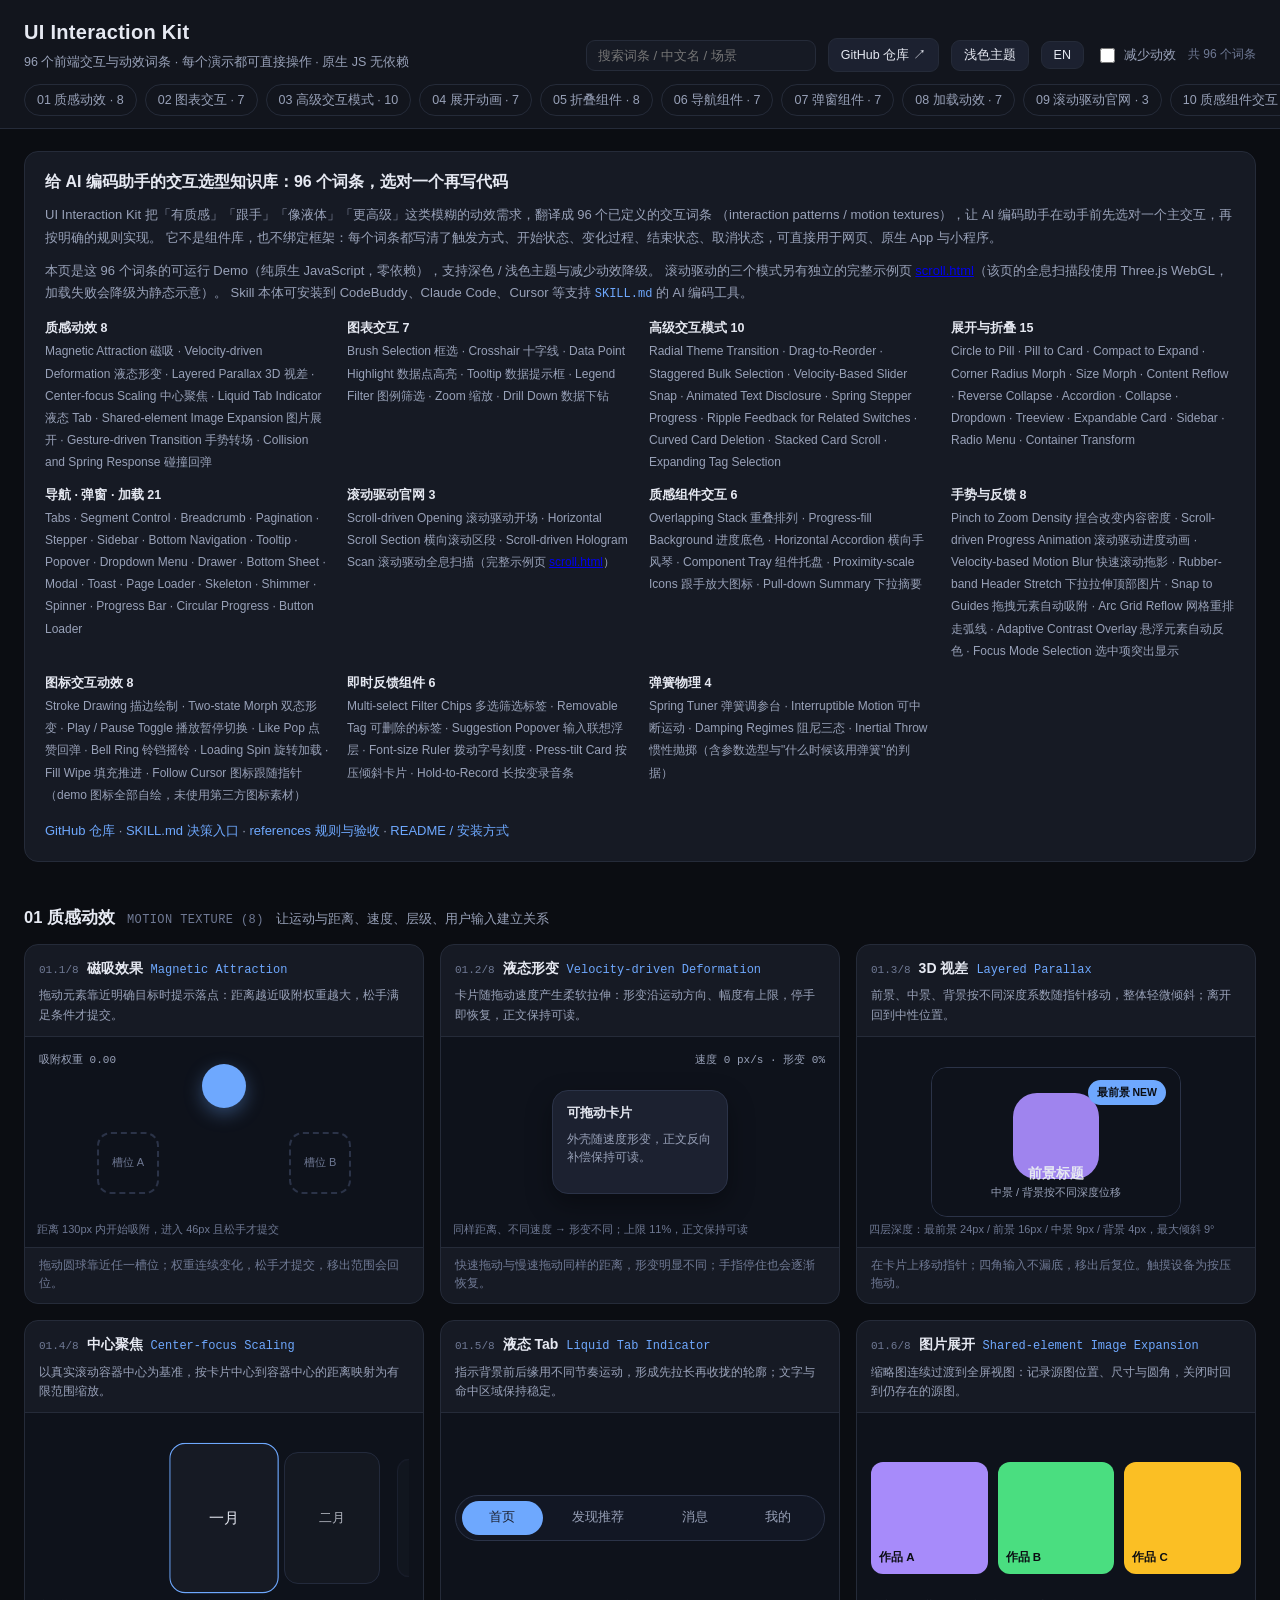
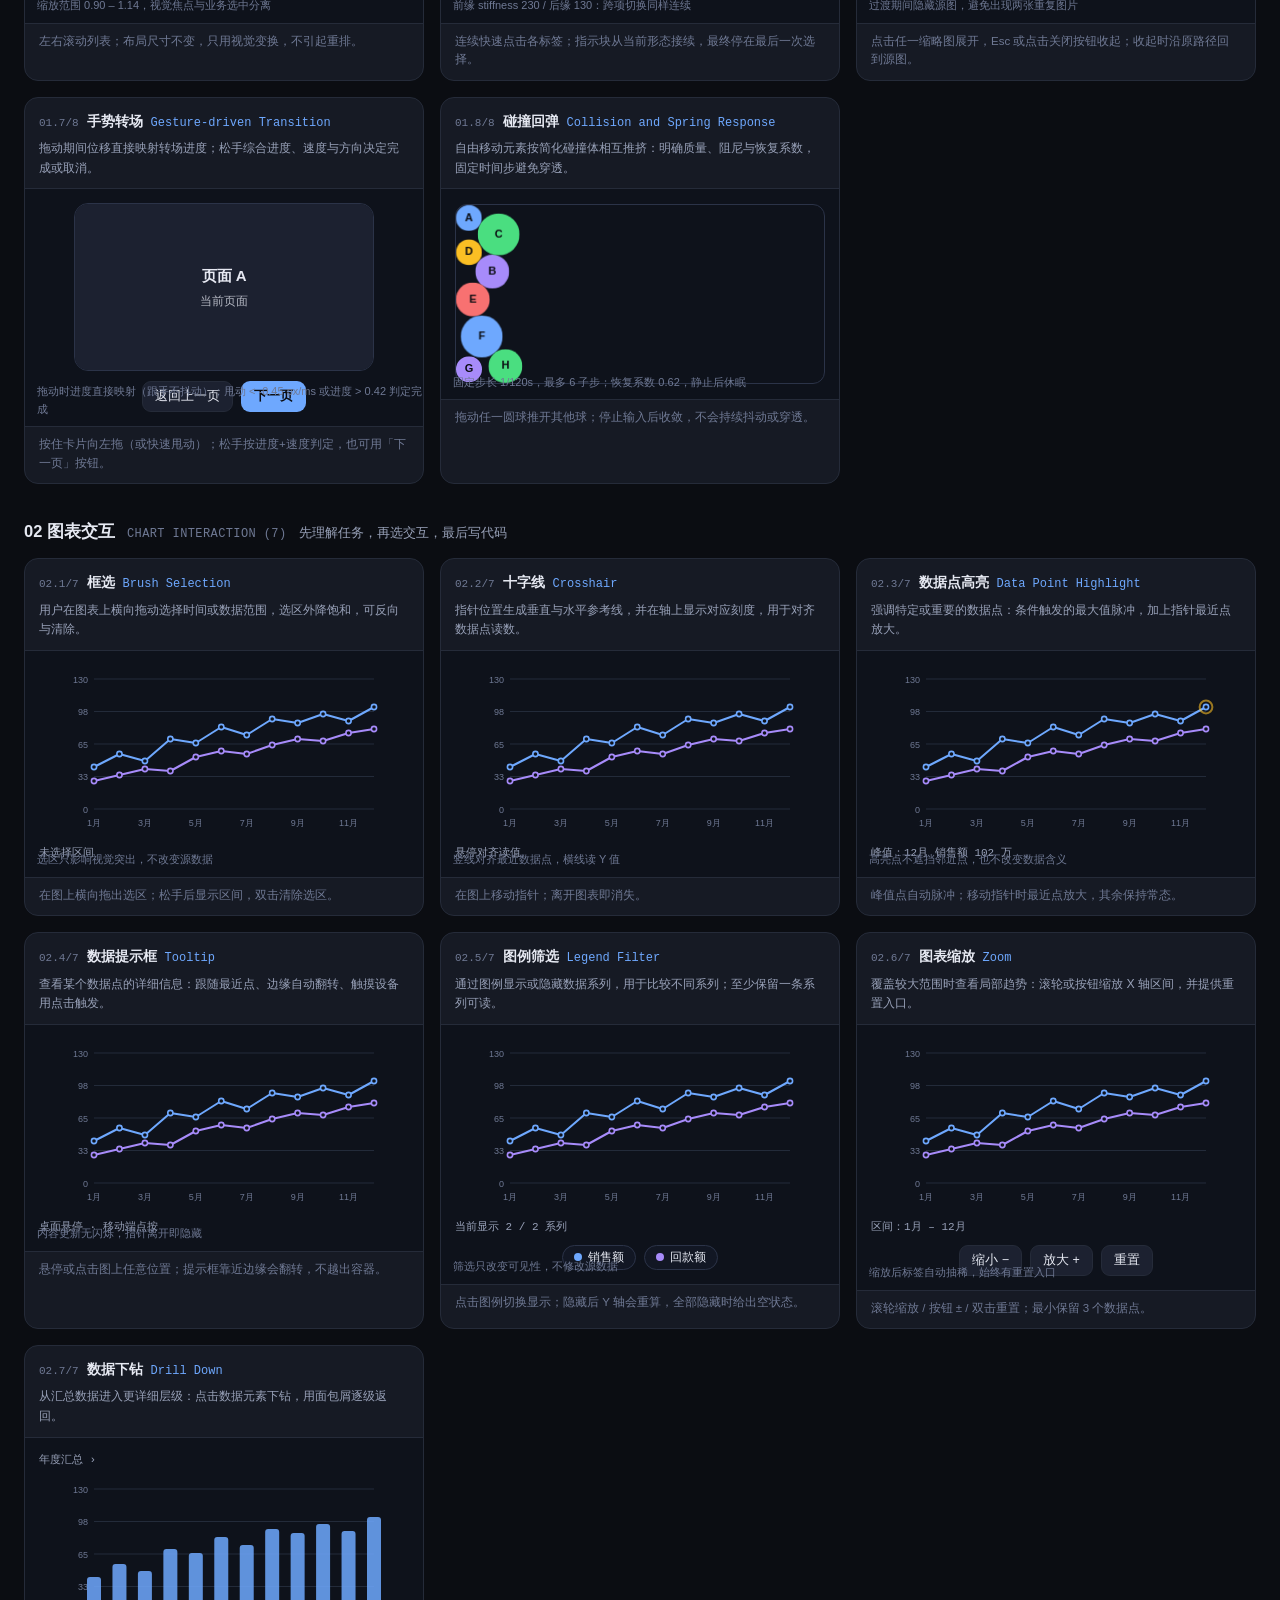
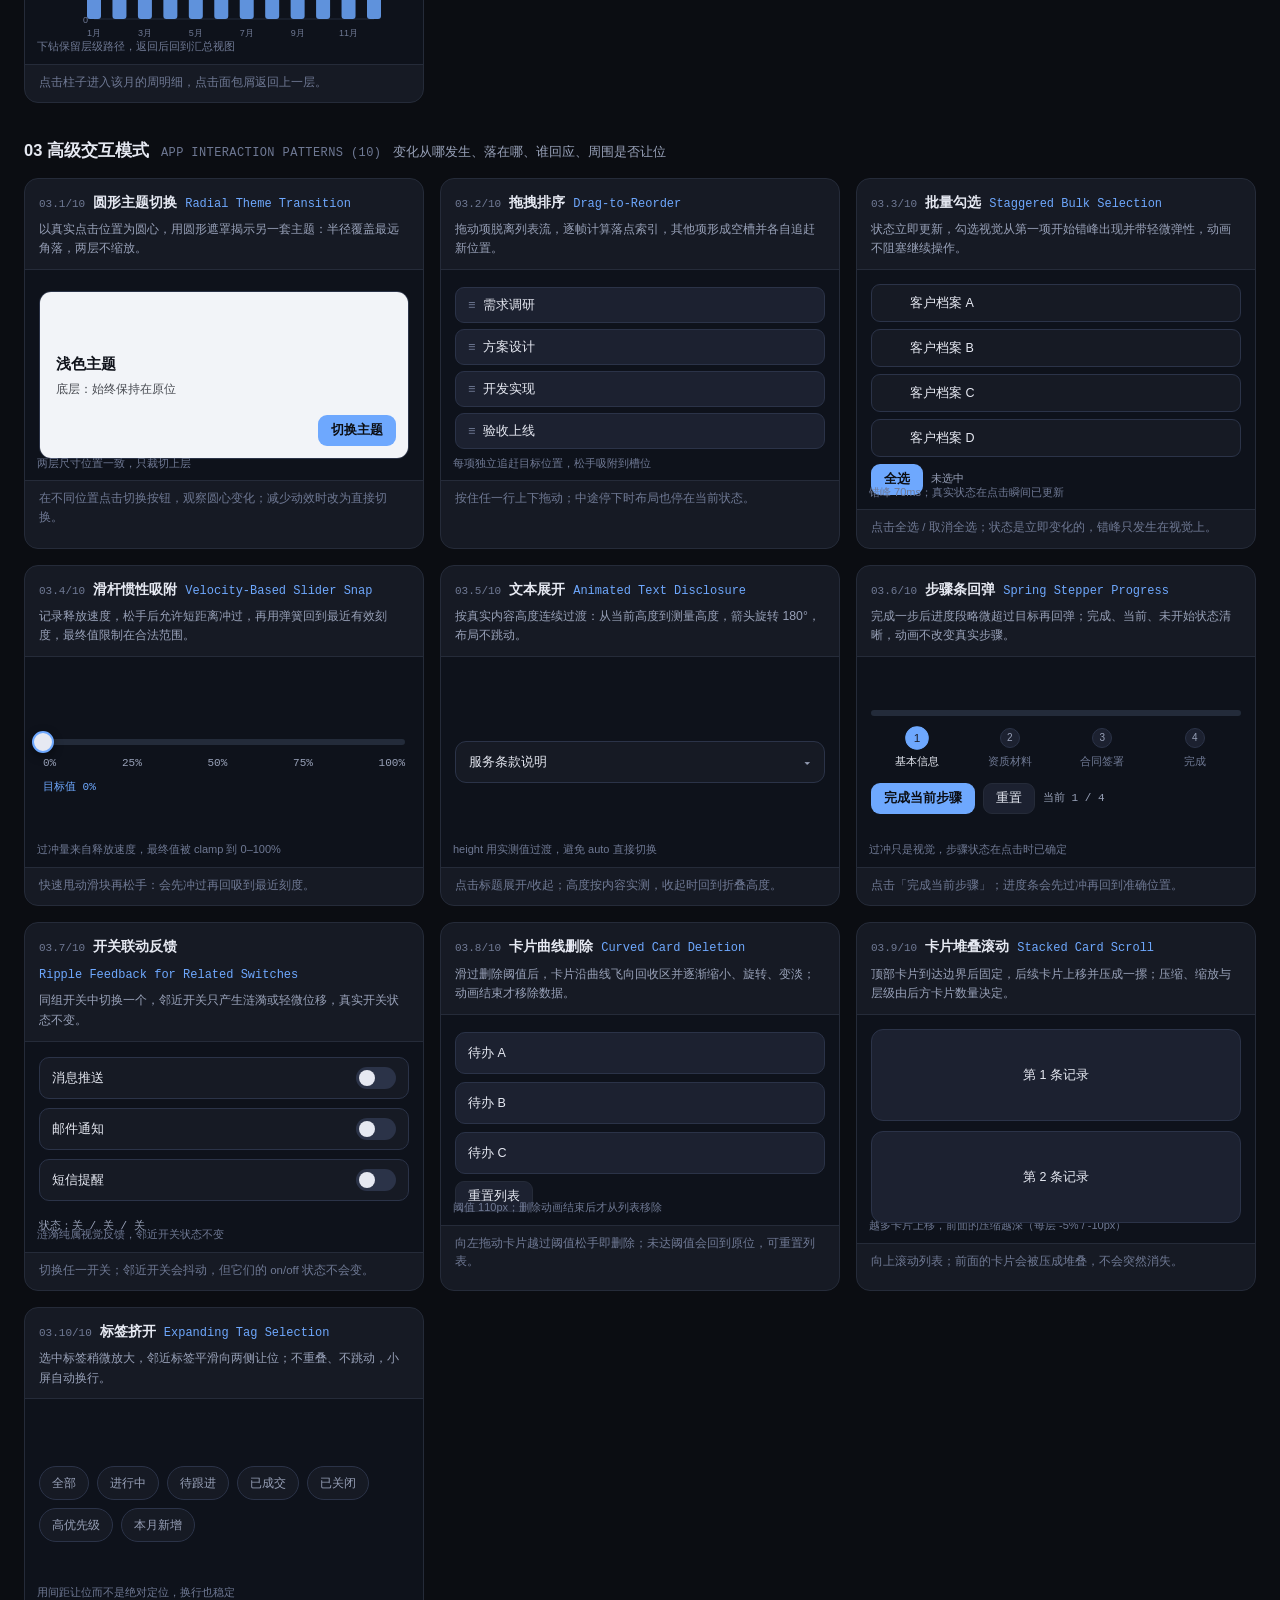
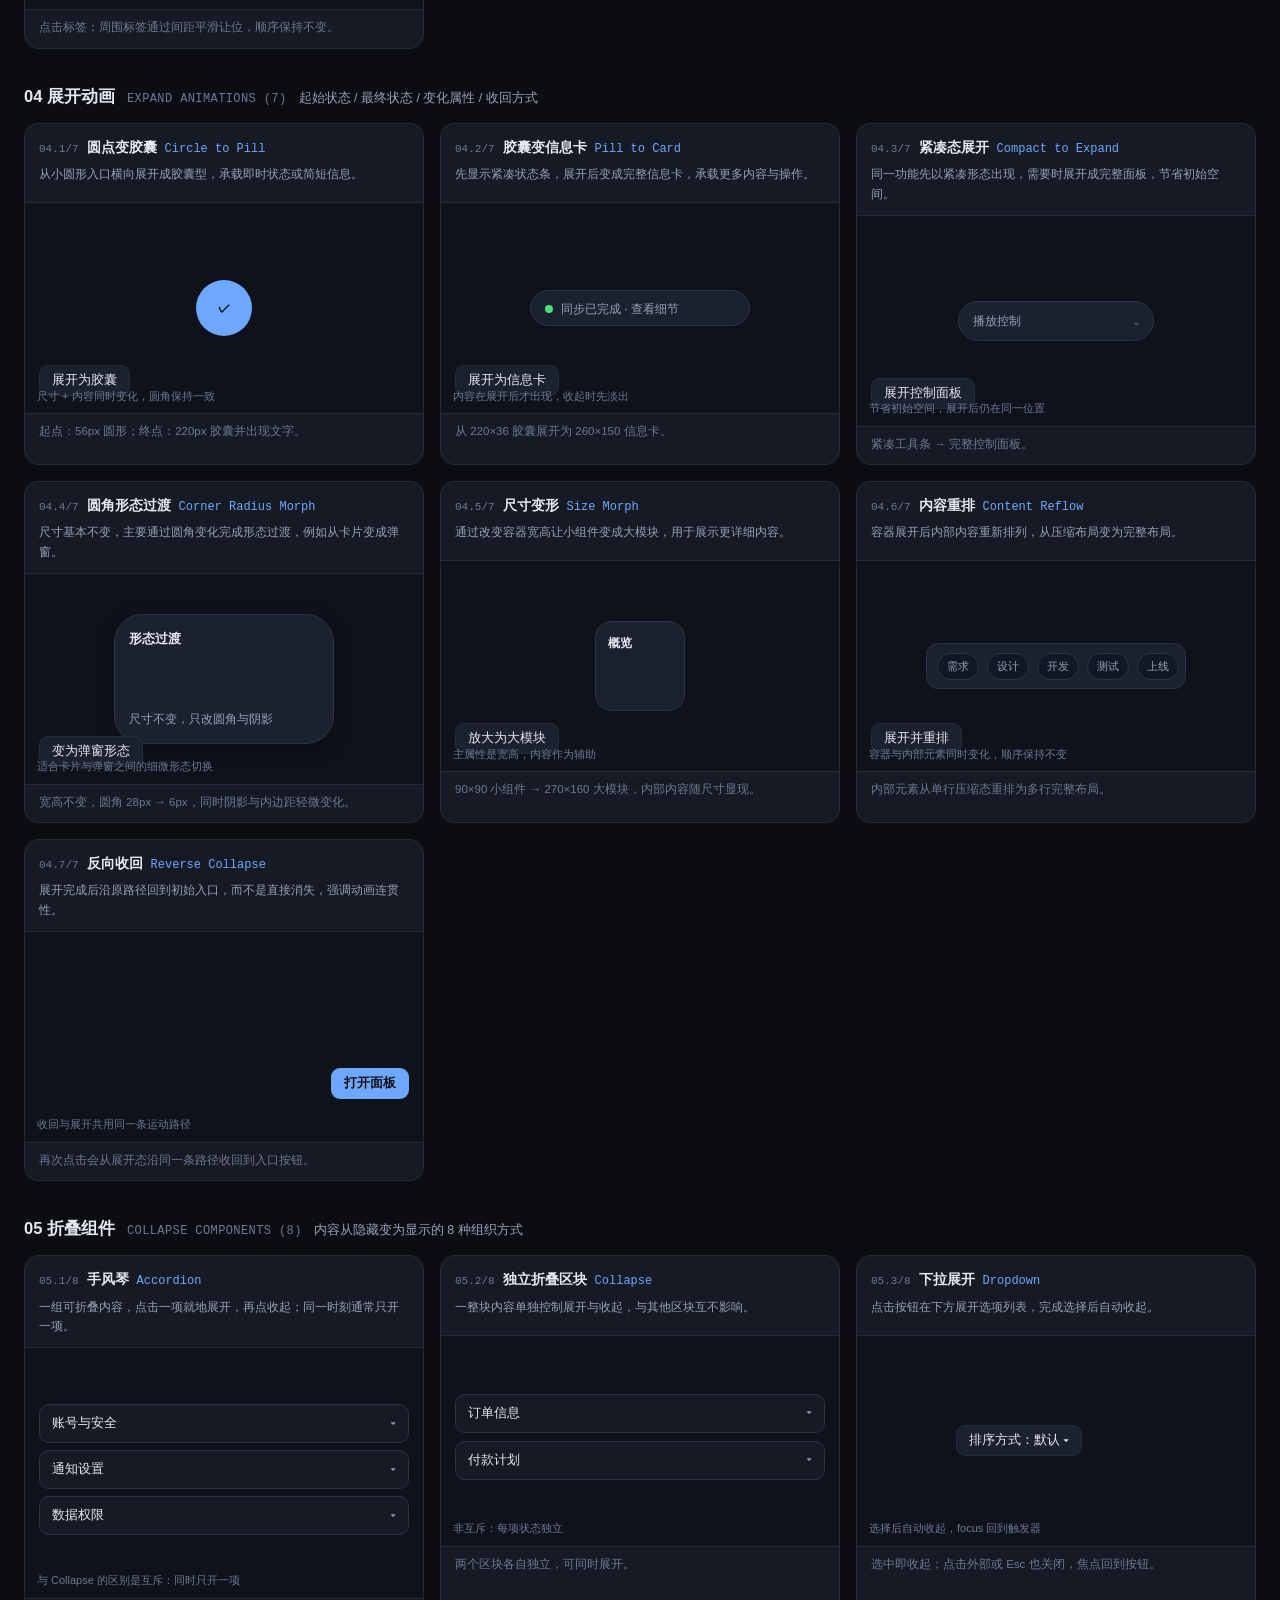
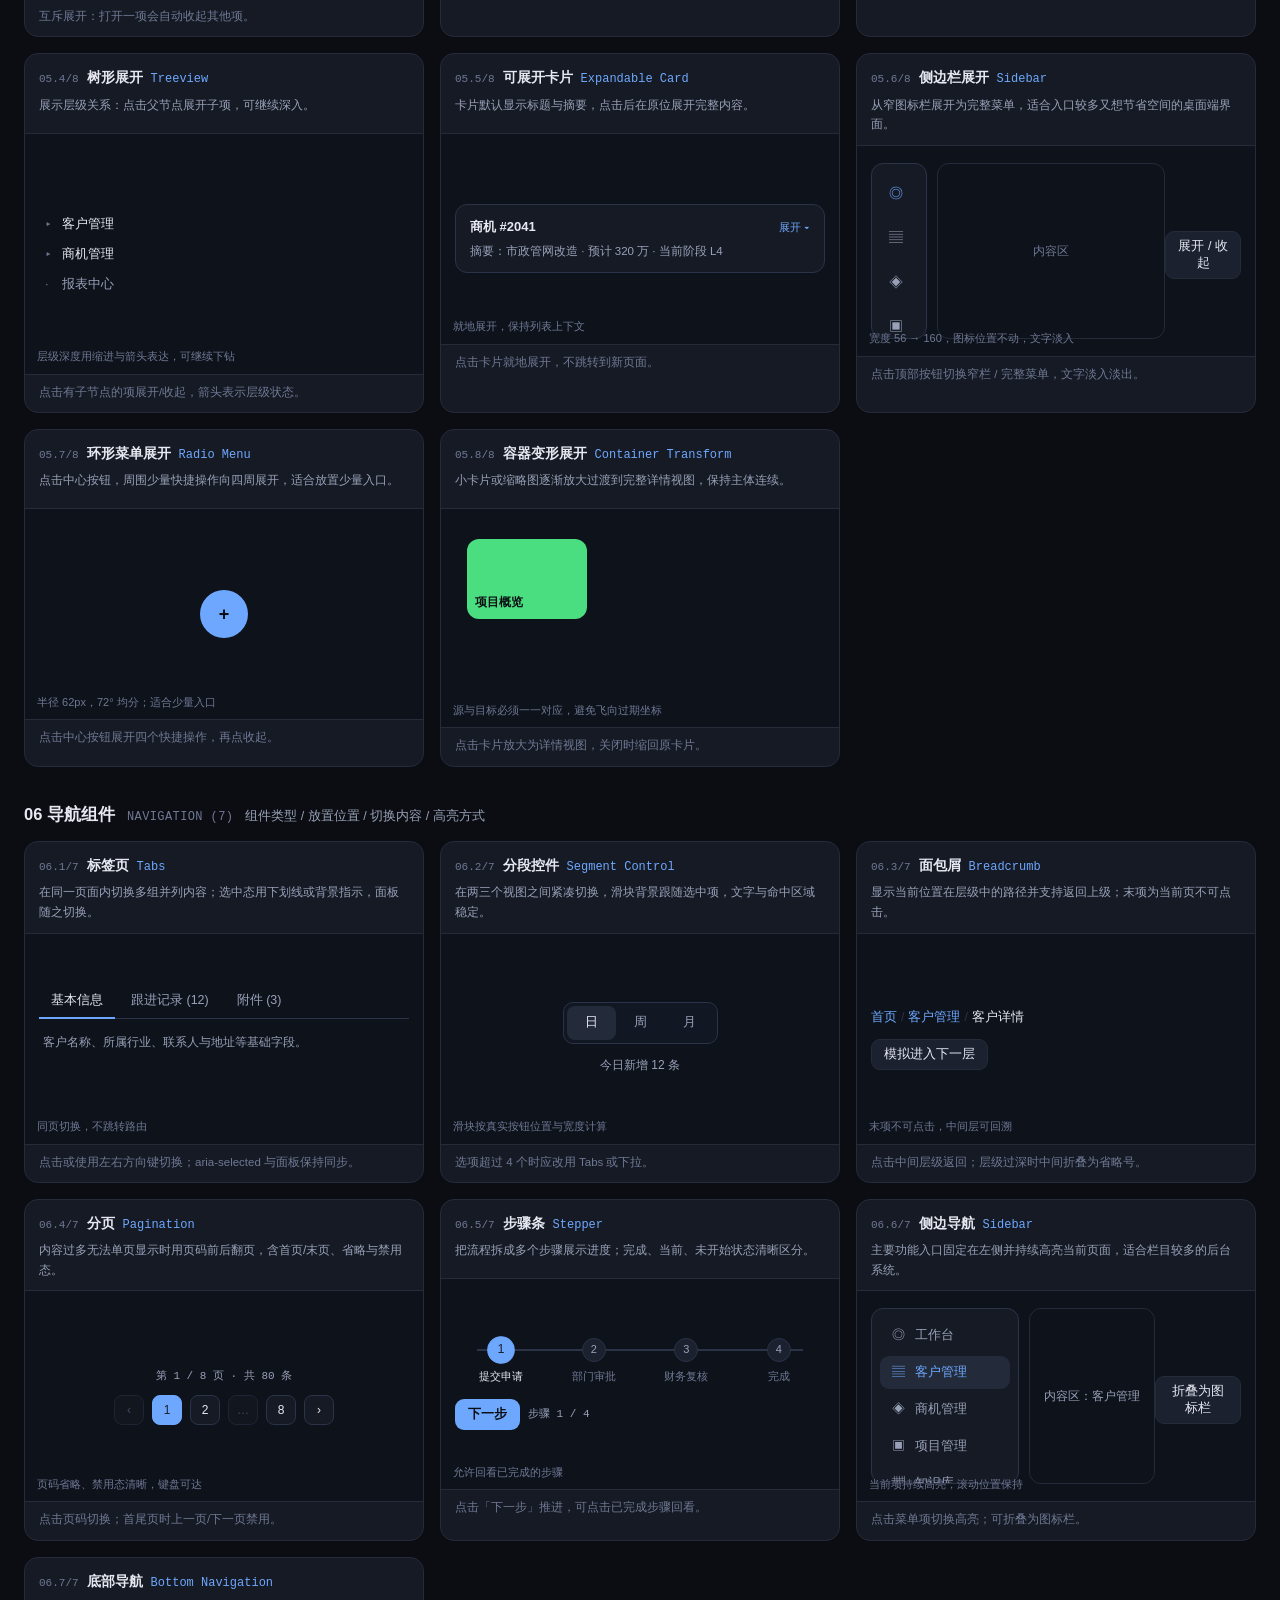
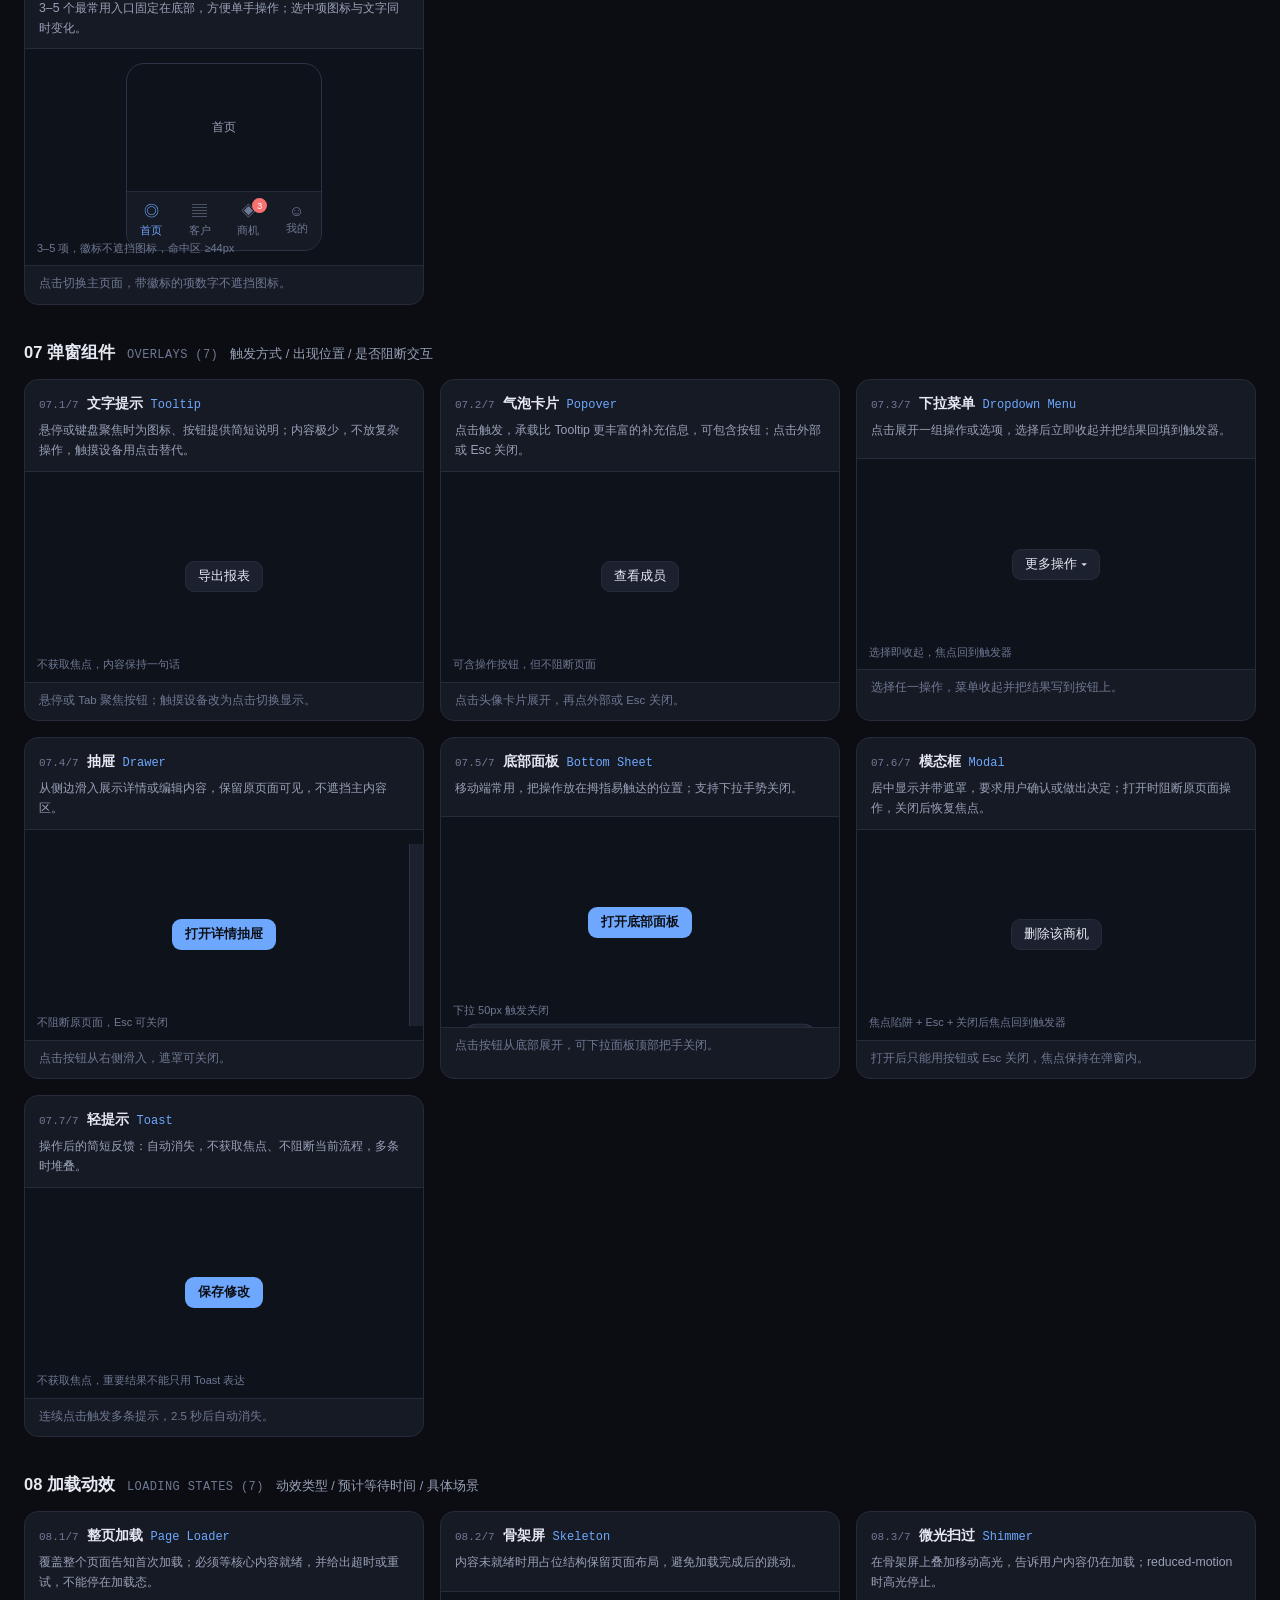
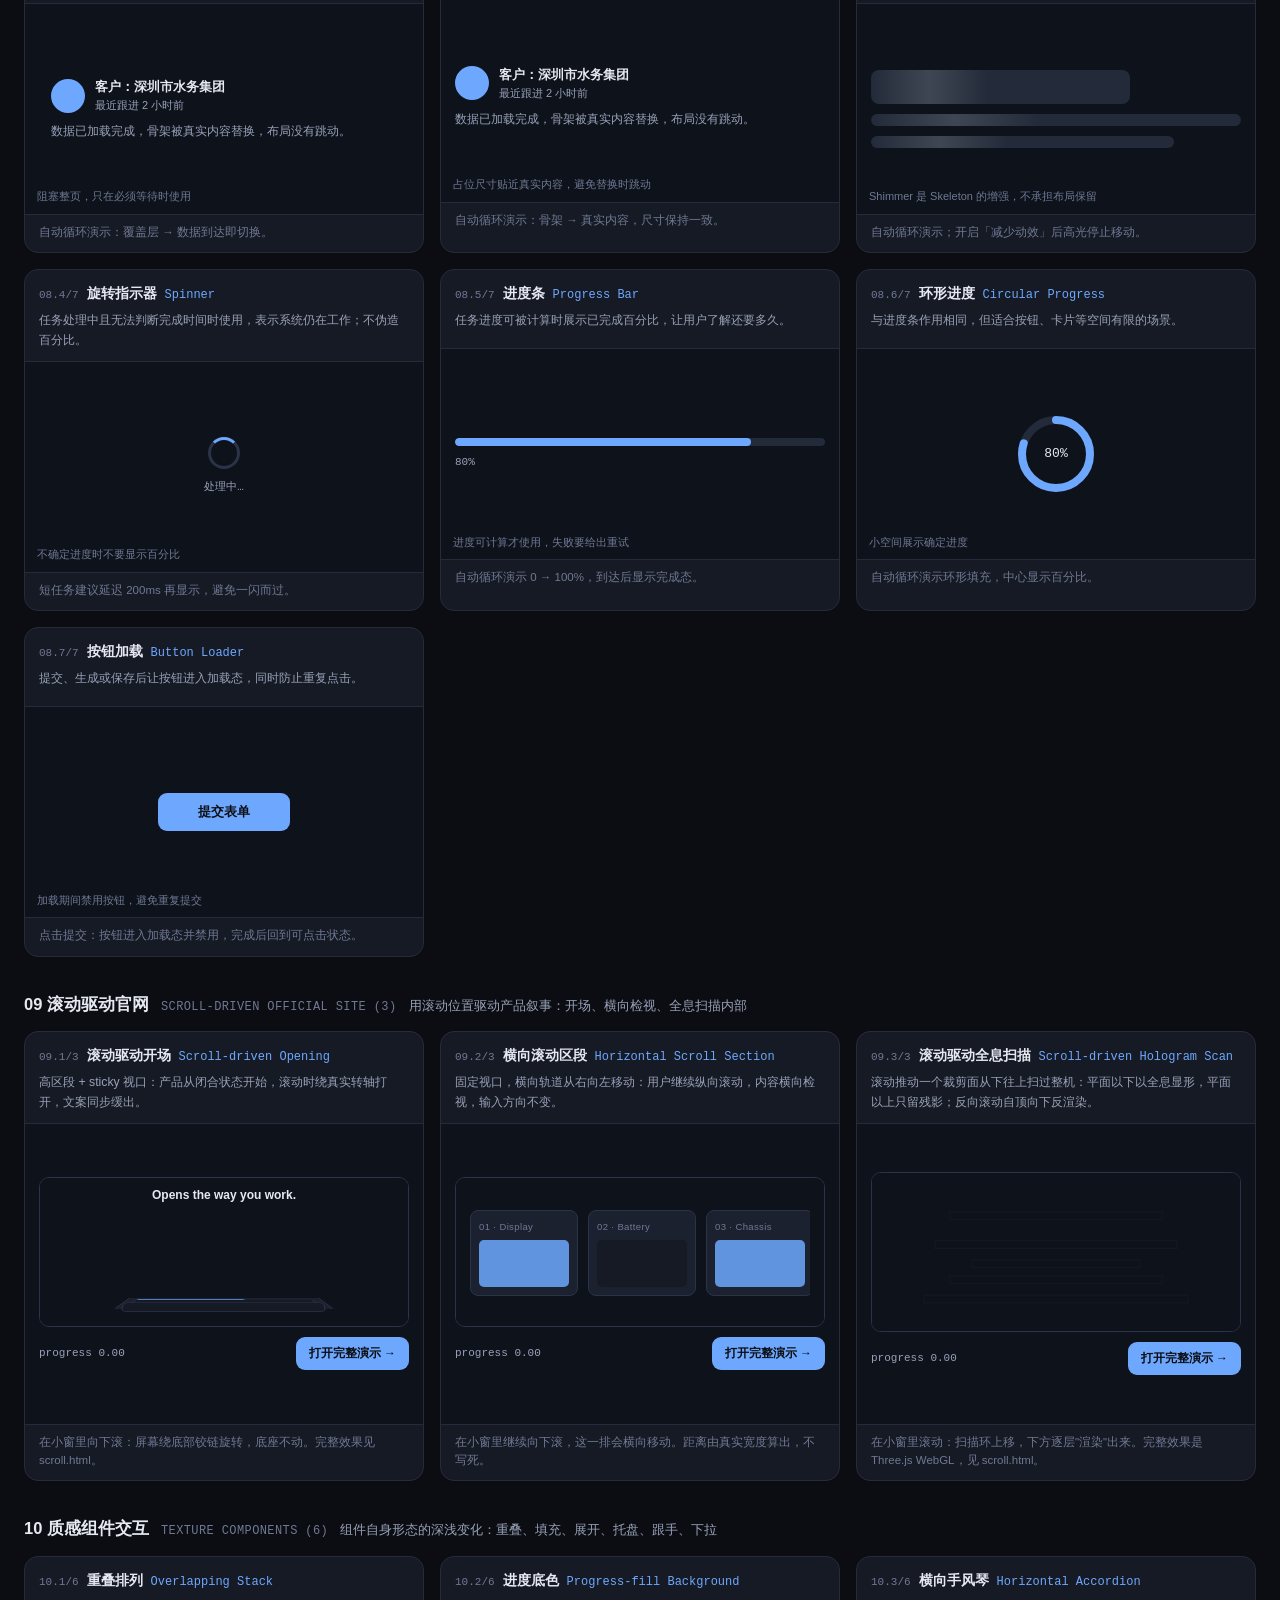
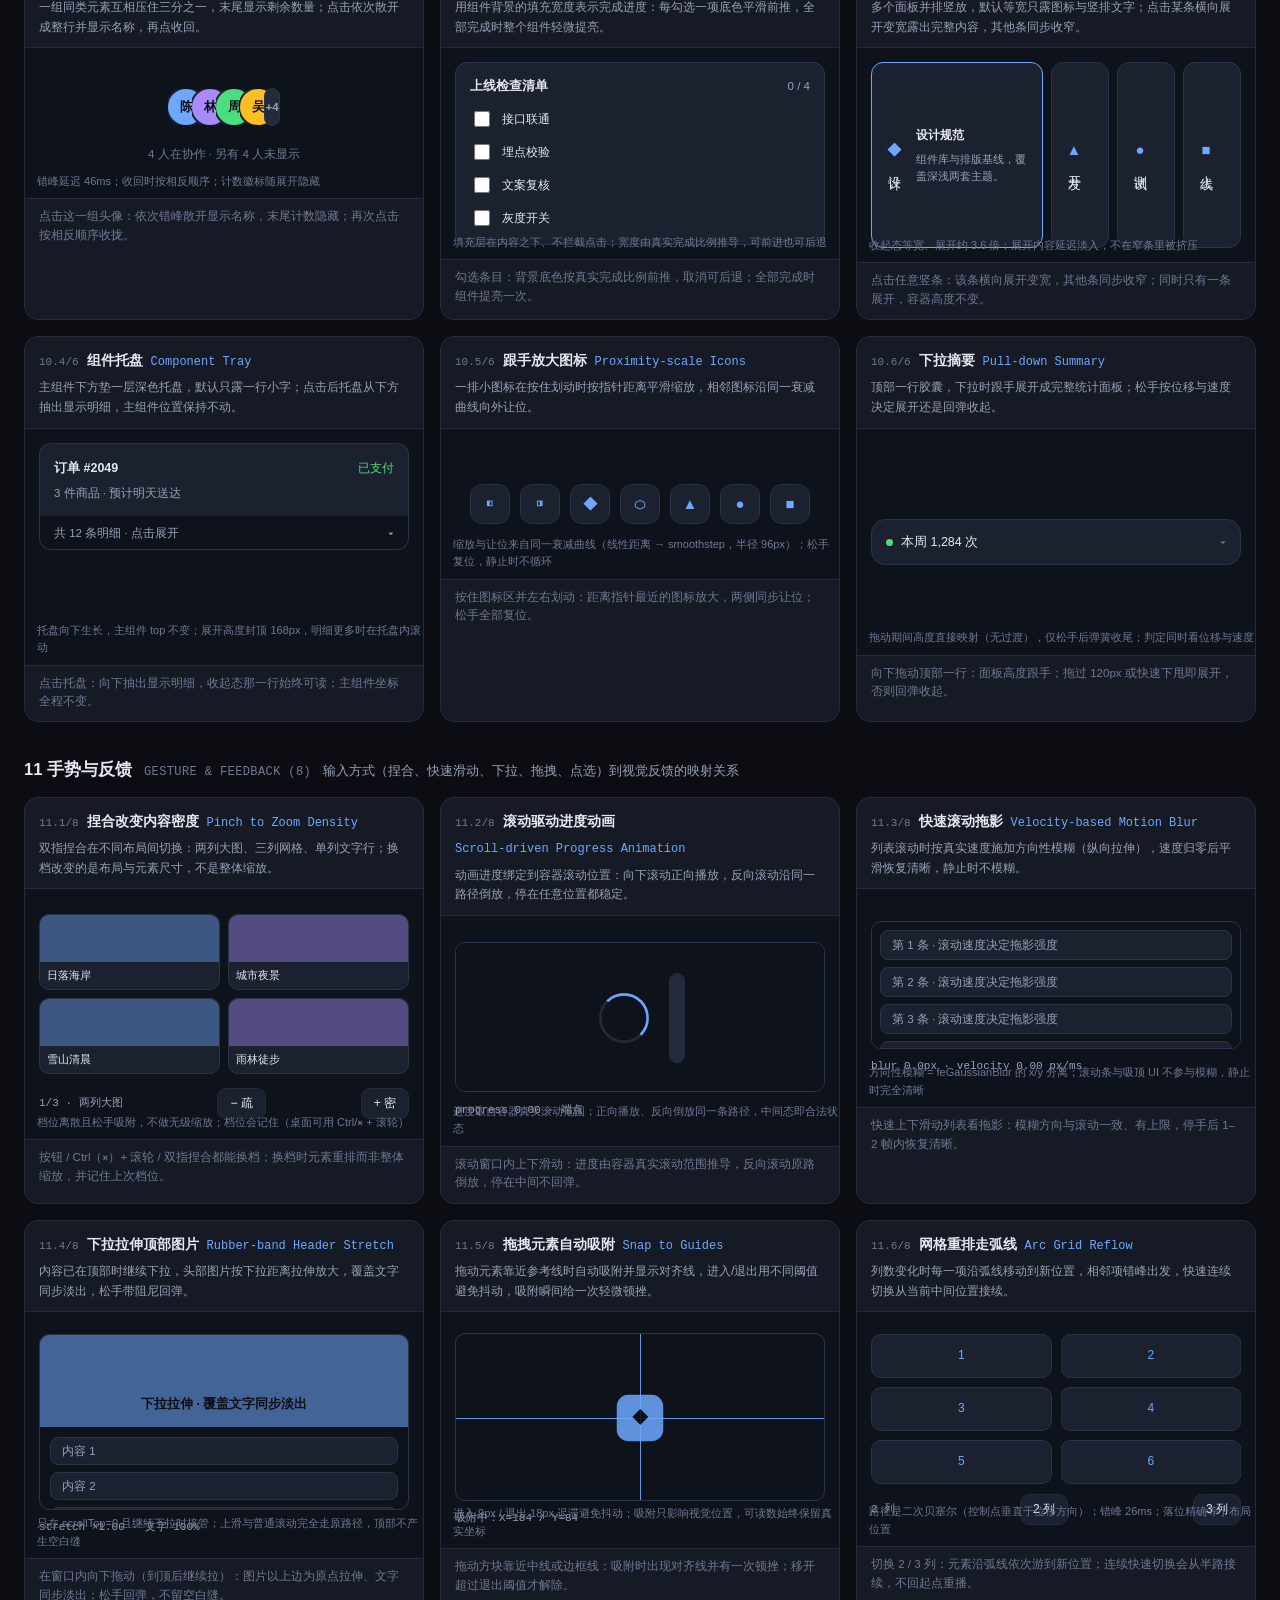
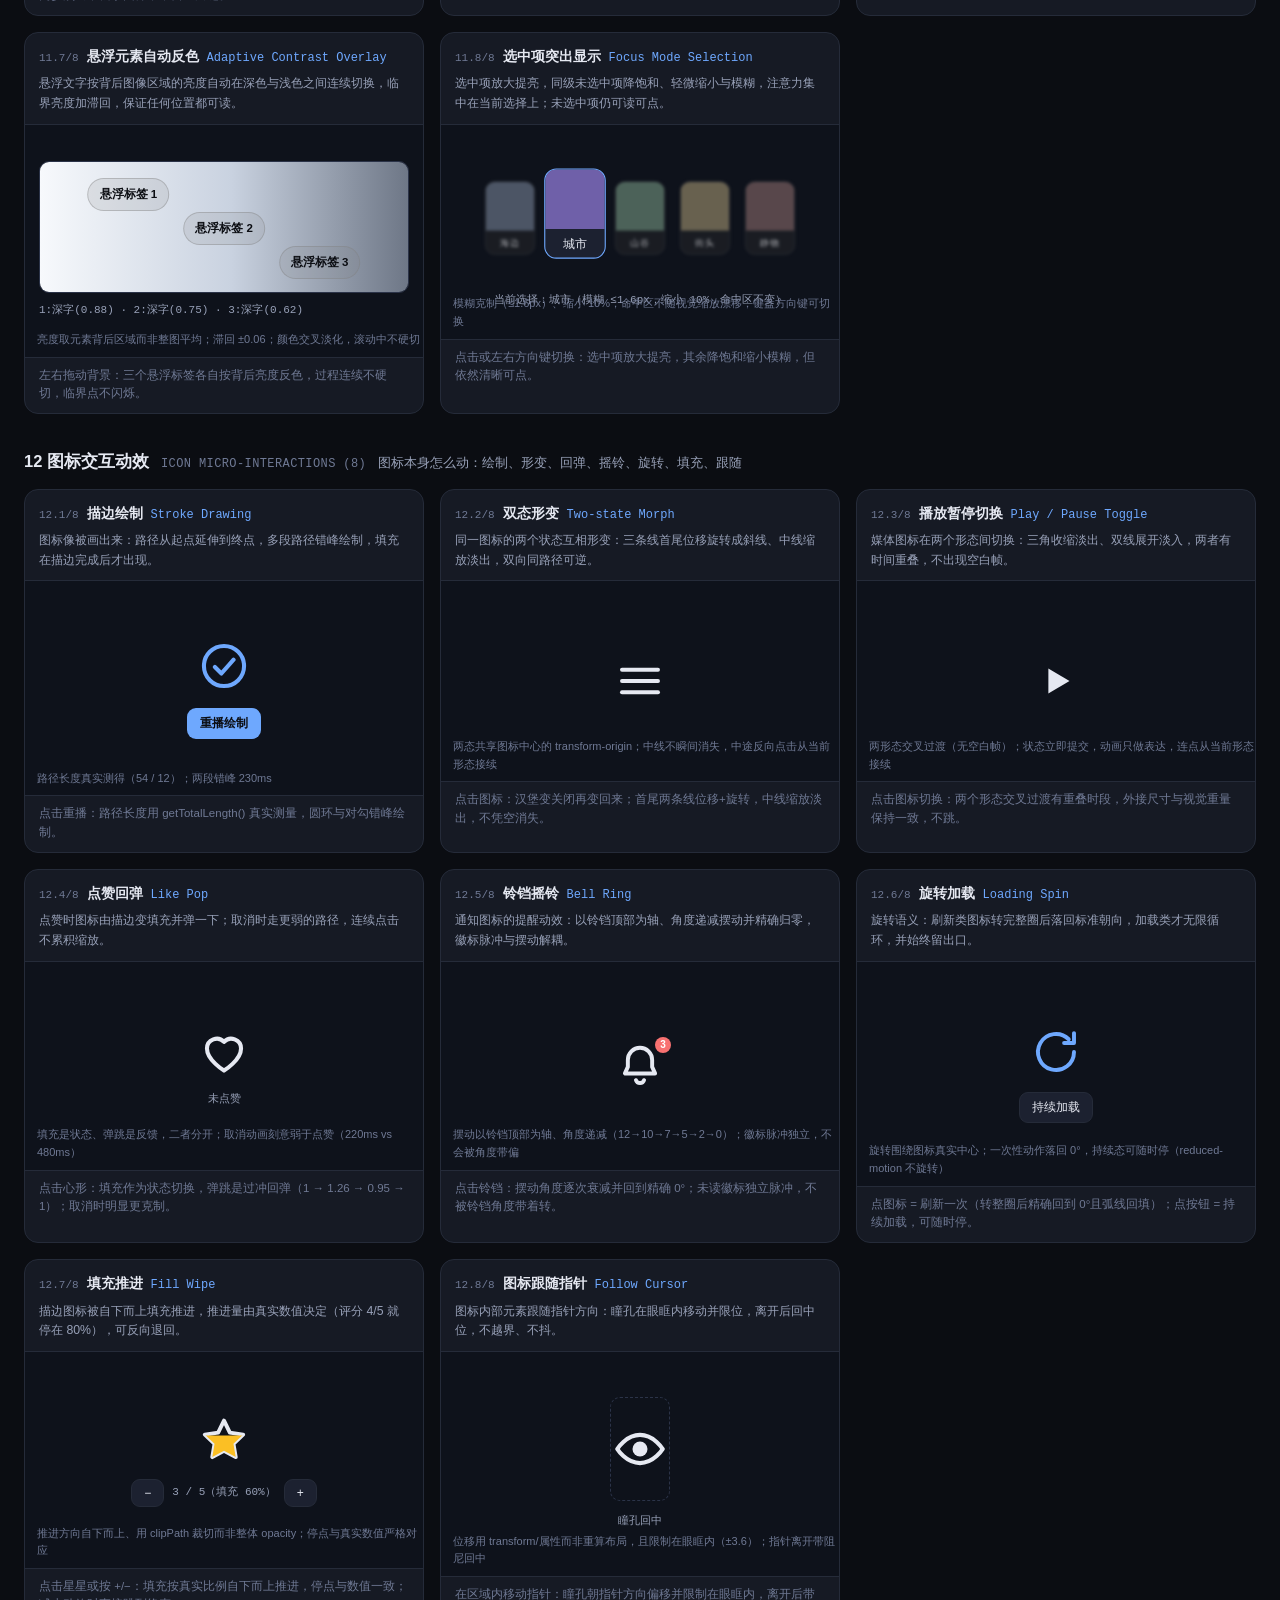
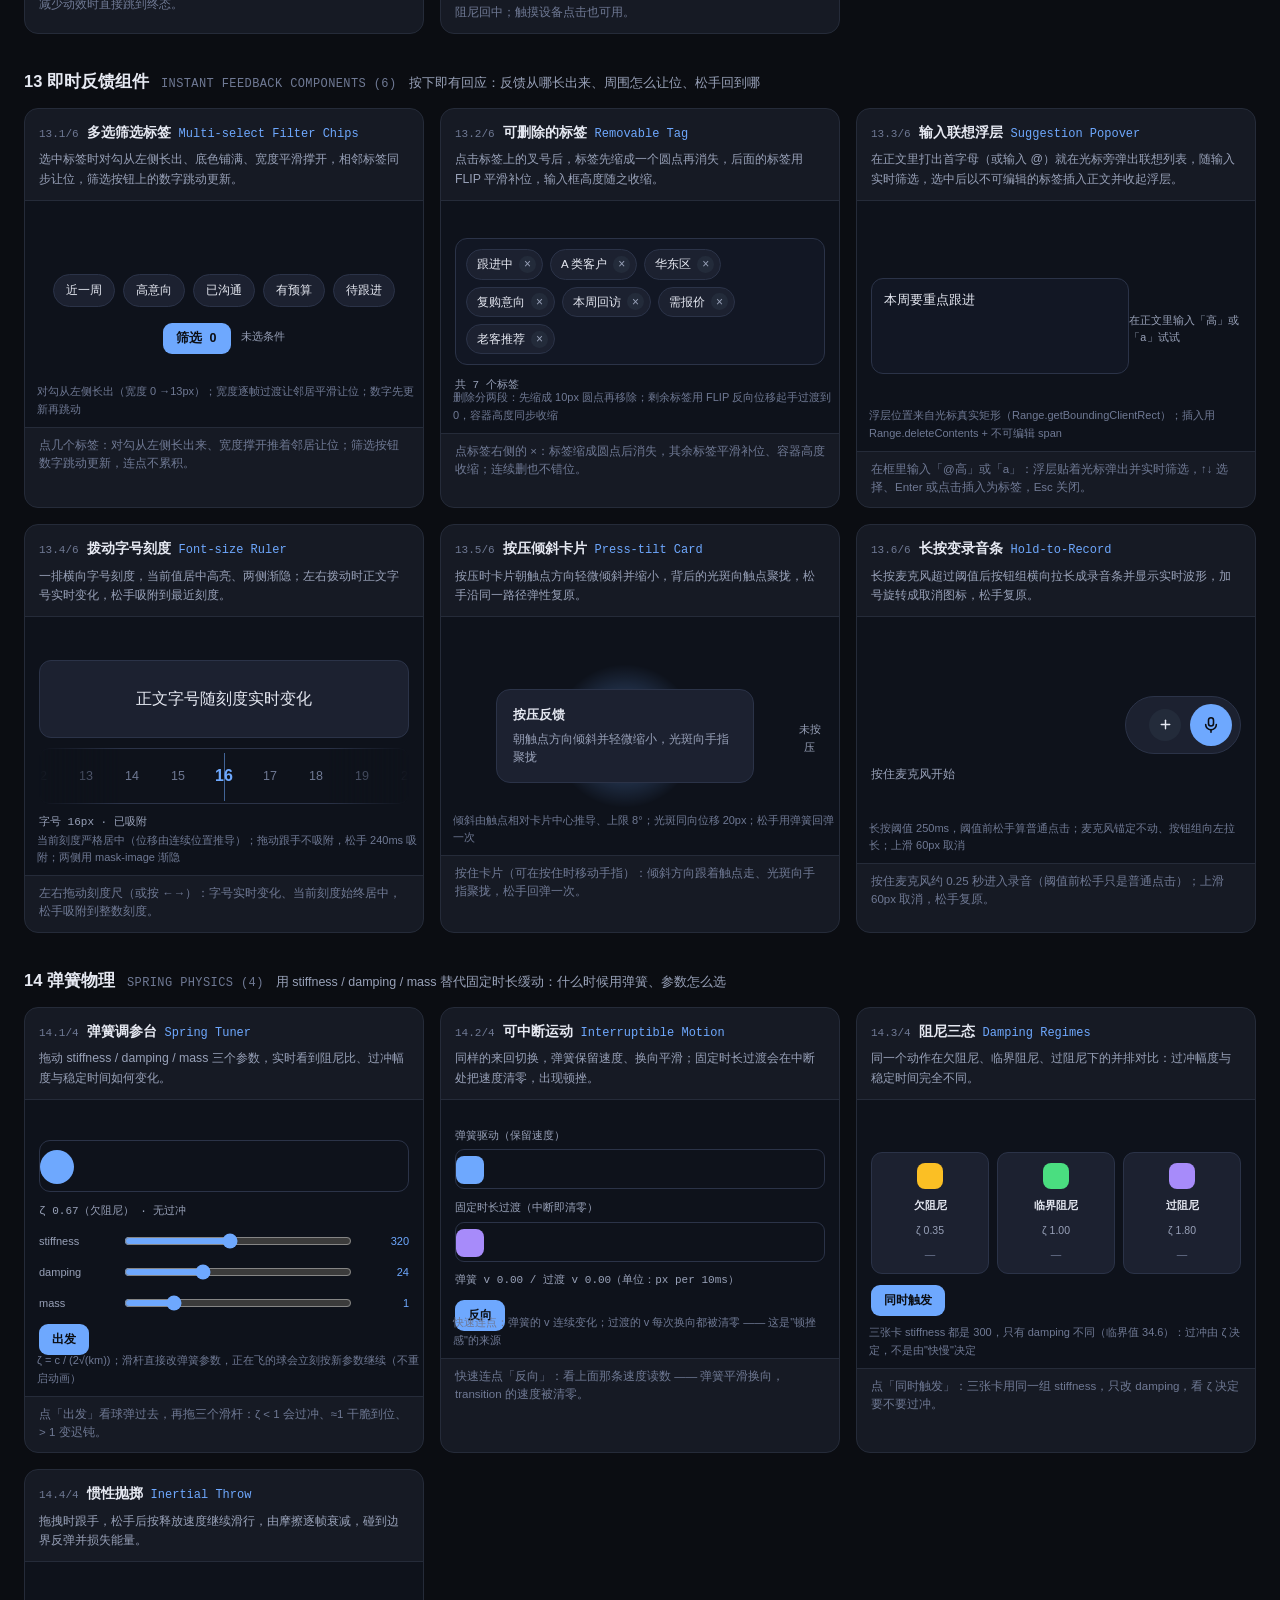
==== commit 624b5a7b: "Add spring physics: parameter methodology + 4 demos (96 entries total) - New reference: references/1" ====
--- a/assets/showcase/index.html
+++ b/assets/showcase/index.html
@@ -3,8 +3,8 @@
 <head>
 <meta charset="UTF-8">
 <meta name="viewport" content="width=device-width, initial-scale=1">
-<title>UI Interaction Kit · 92 Front-end Interaction Patterns &amp; Motion Prompts for AI Coding Agents</title>
-<meta name="description" content="92 个前端交互与动效词条的可运行 Demo：磁吸 Magnetic Attraction、液态形变 Velocity-driven Deformation、3D 视差 Layered Parallax、液态 Tab Liquid Tab Indicator、手势转场 Gesture-driven Transition、重叠排列、进度底色、横向手风琴、组件托盘、下拉摘要、捏合改变内容密度、快速滚动拖影、下拉拉伸顶部图片、拖拽吸附参考线、网格弧线重排、悬浮元素自动反色、选中项焦点模式、图标描边绘制、图标双态形变、点赞回弹、铃铛摇铃、旋转加载、填充推进、图标跟随指针、多选筛选标签、可删除标签、输入联想浮层、拨动字号刻度、按压倾斜卡片、长按变录音条、图表交互、加载动效……为 AI 编码助手（CodeBuddy / Claude Code / Cursor）提供交互选型规则与英文 Copyable prompt。">
+<title>UI Interaction Kit · 96 Front-end Interaction Patterns &amp; Motion Prompts for AI Coding Agents</title>
+<meta name="description" content="96 个前端交互与动效词条的可运行 Demo：磁吸 Magnetic Attraction、液态形变 Velocity-driven Deformation、3D 视差 Layered Parallax、液态 Tab Liquid Tab Indicator、手势转场 Gesture-driven Transition、重叠排列、进度底色、横向手风琴、组件托盘、下拉摘要、捏合改变内容密度、快速滚动拖影、下拉拉伸顶部图片、拖拽吸附参考线、网格弧线重排、悬浮元素自动反色、选中项焦点模式、图标描边绘制、图标双态形变、点赞回弹、铃铛摇铃、旋转加载、填充推进、图标跟随指针、多选筛选标签、可删除标签、输入联想浮层、拨动字号刻度、按压倾斜卡片、长按变录音条、弹簧物理调参、可中断运动、阻尼三态、惯性抛掷、图表交互、加载动效……为 AI 编码助手（CodeBuddy / Claude Code / Cursor）提供交互选型规则与英文 Copyable prompt。">
 <meta name="keywords" content="UI interaction, motion design, micro interaction, magnetic attraction, liquid tab, 3D parallax, gesture transition, chart interaction, loading skeleton, design system, prompt library, AI coding agent, CodeBuddy skill, Claude Code skill, Cursor, frontend animation, 前端交互, 动效, 交互选型">
 <meta name="author" content="ChangerXu">
 <link rel="canonical" href="https://alphaxe-hub.github.io/ui-interaction-kit/">
@@ -12,15 +12,15 @@
 
 <meta property="og:type" content="website">
 <meta property="og:site_name" content="UI Interaction Kit">
-<meta property="og:title" content="UI Interaction Kit · 92 Front-end Interaction Patterns">
-<meta property="og:description" content="给 AI 编码助手的交互选型知识库：92 个词条、可运行 Demo、英文 Copyable prompt。">
+<meta property="og:title" content="UI Interaction Kit · 96 Front-end Interaction Patterns">
+<meta property="og:description" content="给 AI 编码助手的交互选型知识库：96 个词条、可运行 Demo、英文 Copyable prompt。">
 <meta property="og:url" content="https://alphaxe-hub.github.io/ui-interaction-kit/">
 <meta property="og:image" content="https://raw.githubusercontent.com/AlphaXe-Hub/ui-interaction-kit/main/docs/demo-overview.png">
 <meta property="og:locale" content="zh_CN">
 <meta property="og:locale:alternate" content="en_US">
 <meta name="twitter:card" content="summary_large_image">
-<meta name="twitter:title" content="UI Interaction Kit · 92 Front-end Interaction Patterns">
-<meta name="twitter:description" content="A selection-and-implementation knowledge base for front-end interactions: 92 entries, runnable demo, English copyable prompts.">
+<meta name="twitter:title" content="UI Interaction Kit · 96 Front-end Interaction Patterns">
+<meta name="twitter:description" content="A selection-and-implementation knowledge base for front-end interactions: 96 entries, runnable demo, English copyable prompts.">
 <meta name="twitter:image" content="https://raw.githubusercontent.com/AlphaXe-Hub/ui-interaction-kit/main/docs/demo-overview.png">
 
 <link rel="stylesheet" href="styles.css">
@@ -31,7 +31,7 @@
   "@type": "SoftwareSourceCode",
   "name": "UI Interaction Kit",
   "alternateName": "ui-interaction-kit",
-  "description": "A selection-and-implementation knowledge base for front-end interactions: 92 interaction and motion patterns with copyable prompts and a runnable demo, built for AI coding agents.",
+  "description": "A selection-and-implementation knowledge base for front-end interactions: 96 interaction and motion patterns with copyable prompts and a runnable demo, built for AI coding agents.",
   "codeRepository": "https://github.com/AlphaXe-Hub/ui-interaction-kit",
   "url": "https://alphaxe-hub.github.io/ui-interaction-kit/",
   "programmingLanguage": "JavaScript",
@@ -65,14 +65,14 @@
 </header>
 
 <section class="intro i-zh">
-  <h2>给 AI 编码助手的交互选型知识库：92 个词条，选对一个再写代码</h2>
+  <h2>给 AI 编码助手的交互选型知识库：96 个词条，选对一个再写代码</h2>
   <p>
-    UI Interaction Kit 把「有质感」「跟手」「像液体」「更高级」这类模糊的动效需求，翻译成 92 个已定义的交互词条
+    UI Interaction Kit 把「有质感」「跟手」「像液体」「更高级」这类模糊的动效需求，翻译成 96 个已定义的交互词条
     （interaction patterns / motion textures），让 AI 编码助手在动手前先选对一个主交互，再按明确的规则实现。
     它不是组件库，也不绑定框架：每个词条都写清了触发方式、开始状态、变化过程、结束状态、取消状态，可直接用于网页、原生 App 与小程序。
   </p>
   <p>
-    本页是这 92 个词条的可运行 Demo（纯原生 JavaScript，零依赖），支持深色 / 浅色主题与减少动效降级。
+    本页是这 96 个词条的可运行 Demo（纯原生 JavaScript，零依赖），支持深色 / 浅色主题与减少动效降级。
     滚动驱动的三个模式另有独立的完整示例页 <a href="./scroll.html">scroll.html</a>（该页的全息扫描段使用 Three.js WebGL，加载失败会降级为静态示意）。
     Skill 本体可安装到 CodeBuddy、Claude Code、Cursor 等支持 <code>SKILL.md</code> 的 AI 编码工具。
   </p>
@@ -87,6 +87,7 @@
     <div><strong>手势与反馈 8</strong><br>Pinch to Zoom Density 捏合改变内容密度 · Scroll-driven Progress Animation 滚动驱动进度动画 · Velocity-based Motion Blur 快速滚动拖影 · Rubber-band Header Stretch 下拉拉伸顶部图片 · Snap to Guides 拖拽元素自动吸附 · Arc Grid Reflow 网格重排走弧线 · Adaptive Contrast Overlay 悬浮元素自动反色 · Focus Mode Selection 选中项突出显示</div>
     <div><strong>图标交互动效 8</strong><br>Stroke Drawing 描边绘制 · Two-state Morph 双态形变 · Play / Pause Toggle 播放暂停切换 · Like Pop 点赞回弹 · Bell Ring 铃铛摇铃 · Loading Spin 旋转加载 · Fill Wipe 填充推进 · Follow Cursor 图标跟随指针（demo 图标全部自绘，未使用第三方图标素材）</div>
     <div><strong>即时反馈组件 6</strong><br>Multi-select Filter Chips 多选筛选标签 · Removable Tag 可删除的标签 · Suggestion Popover 输入联想浮层 · Font-size Ruler 拨动字号刻度 · Press-tilt Card 按压倾斜卡片 · Hold-to-Record 长按变录音条</div>
+    <div><strong>弹簧物理 4</strong><br>Spring Tuner 弹簧调参台 · Interruptible Motion 可中断运动 · Damping Regimes 阻尼三态 · Inertial Throw 惯性抛掷（含参数选型与"什么时候该用弹簧"的判据）</div>
   </div>
   <p class="intro-links">
     <a href="https://github.com/AlphaXe-Hub/ui-interaction-kit" target="_blank" rel="noopener">GitHub 仓库</a> ·
@@ -97,16 +98,16 @@
 </section>
 
 <section class="intro i-en">
-  <h2>UI Interaction Kit: 92 front-end interaction patterns — pick the right one before writing code</h2>
+  <h2>UI Interaction Kit: 96 front-end interaction patterns — pick the right one before writing code</h2>
   <p>
     UI Interaction Kit turns vague motion requests — "make it feel snappier", "follow my finger", "like liquid" —
-    into 92 well-defined interaction patterns (motion textures, chart interactions, app patterns, overlays, loading states, scroll-driven scenes, texture components, gesture feedback, icon micro-interactions, instant feedback components),
+    into 96 well-defined interaction patterns (motion textures, chart interactions, app patterns, overlays, loading states, scroll-driven scenes, texture components, gesture feedback, icon micro-interactions, instant feedback components, spring physics),
     so an AI coding assistant chooses one primary interaction before touching the code. It is not a component library
     and it is framework-agnostic: every entry documents its trigger, start state, motion, end state and cancel state,
     and applies to the web, native apps and mini programs alike.
   </p>
   <p>
-    This page is the runnable demo for all 92 entries (vanilla JavaScript, zero dependencies) with dark / light themes
+    This page is the runnable demo for all 96 entries (vanilla JavaScript, zero dependencies) with dark / light themes
     and a reduced-motion fallback. The Skill itself installs into CodeBuddy, Claude Code, Cursor and any other AI coding
     tool that supports <code>SKILL.md</code>. The three scroll-driven patterns have their own full-length example page,
     <a href="./scroll.html">scroll.html</a> (its hologram-scan section uses Three.js WebGL and falls back to a static
@@ -123,6 +124,7 @@
     <div><strong>Gesture &amp; Feedback (8)</strong><br>Pinch to Zoom Density · Scroll-driven Progress Animation · Velocity-based Motion Blur · Rubber-band Header Stretch · Snap to Guides · Arc Grid Reflow · Adaptive Contrast Overlay · Focus Mode Selection</div>
     <div><strong>Icon Micro-interactions (8)</strong><br>Stroke Drawing · Two-state Morph · Play / Pause Toggle · Like Pop · Bell Ring · Loading Spin · Fill Wipe · Follow Cursor — all icons drawn from scratch, no third-party icon assets bundled</div>
     <div><strong>Instant Feedback Components (6)</strong><br>Multi-select Filter Chips · Removable Tag · Suggestion Popover · Font-size Ruler · Press-tilt Card · Hold-to-Record</div>
+    <div><strong>Spring Physics (4)</strong><br>Spring Tuner · Interruptible Motion · Damping Regimes · Inertial Throw — with the parameter-selection table and the "when to use springs" decision rules</div>
   </div>
   <p class="intro-links">
     <a href="https://github.com/AlphaXe-Hub/ui-interaction-kit" target="_blank" rel="noopener">GitHub repository</a> ·
@@ -136,12 +138,12 @@
 
 <footer class="foot">
   <div class="i-zh">
-    分类顺序：质感动效 8 · 图表交互 7 · 高级交互模式 10 · 展开动画 7 · 折叠组件 8 · 导航组件 7 · 弹窗组件 7 · 加载动效 7 · 滚动驱动官网 3 · 质感组件交互 6 · 手势与反馈 8 · 图标交互动效 8 · 即时反馈组件 6
+    分类顺序：质感动效 8 · 图表交互 7 · 高级交互模式 10 · 展开动画 7 · 折叠组件 8 · 导航组件 7 · 弹窗组件 7 · 加载动效 7 · 滚动驱动官网 3 · 质感组件交互 6 · 手势与反馈 8 · 图标交互动效 8 · 即时反馈组件 6 · 弹簧物理 4
     <br>参考 <code>ui-interaction-kit/references/*.md</code> 获取每个词条的选型边界、关键规则与验收清单。
     <br><a href="https://github.com/AlphaXe-Hub/ui-interaction-kit" target="_blank" rel="noopener">Star / Fork on GitHub</a> · MIT License · © 2026 ChangerXu
   </div>
   <div class="i-en">
-    Sections: Motion Texture 8 · Chart Interaction 7 · App Patterns 10 · Expand Animations 7 · Collapse Components 8 · Navigation 7 · Overlays 7 · Loading States 7 · Scroll-Driven Site 3 · Texture Components 6 · Gesture &amp; Feedback 8 · Icon Micro-interactions 8 · Instant Feedback 6
+    Sections: Motion Texture 8 · Chart Interaction 7 · App Patterns 10 · Expand Animations 7 · Collapse Components 8 · Navigation 7 · Overlays 7 · Loading States 7 · Scroll-Driven Site 3 · Texture Components 6 · Gesture &amp; Feedback 8 · Icon Micro-interactions 8 · Instant Feedback 6 · Spring Physics 4
     <br>See <code>ui-interaction-kit/references/*.md</code> for selection boundaries, key rules and acceptance checks.
     <br><a href="https://github.com/AlphaXe-Hub/ui-interaction-kit" target="_blank" rel="noopener">Star / Fork on GitHub</a> · MIT License · © 2026 ChangerXu
   </div>
@@ -160,5 +162,6 @@
 <script src="demos/11-gesture.js"></script>
 <script src="demos/12-icon.js"></script>
 <script src="demos/13-instant.js"></script>
+<script src="demos/14-spring.js"></script>
 </body>
 </html>
